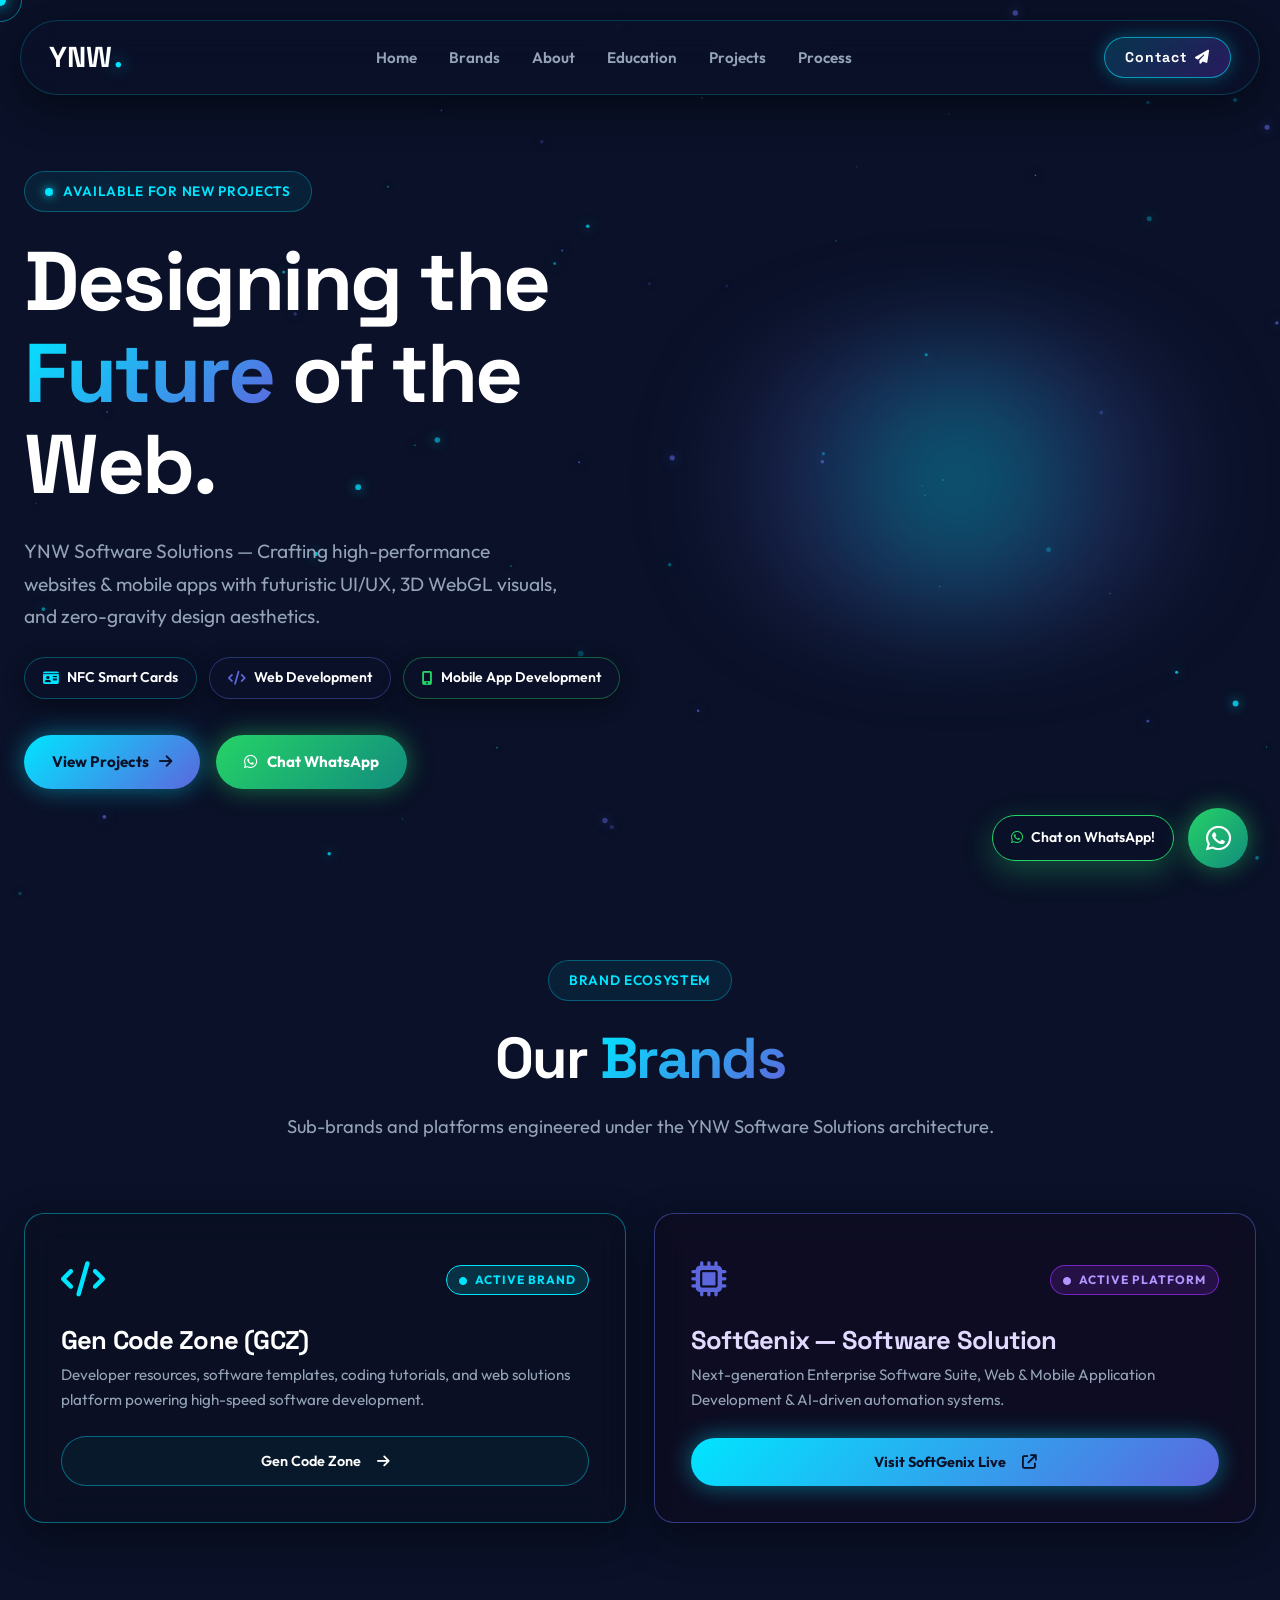
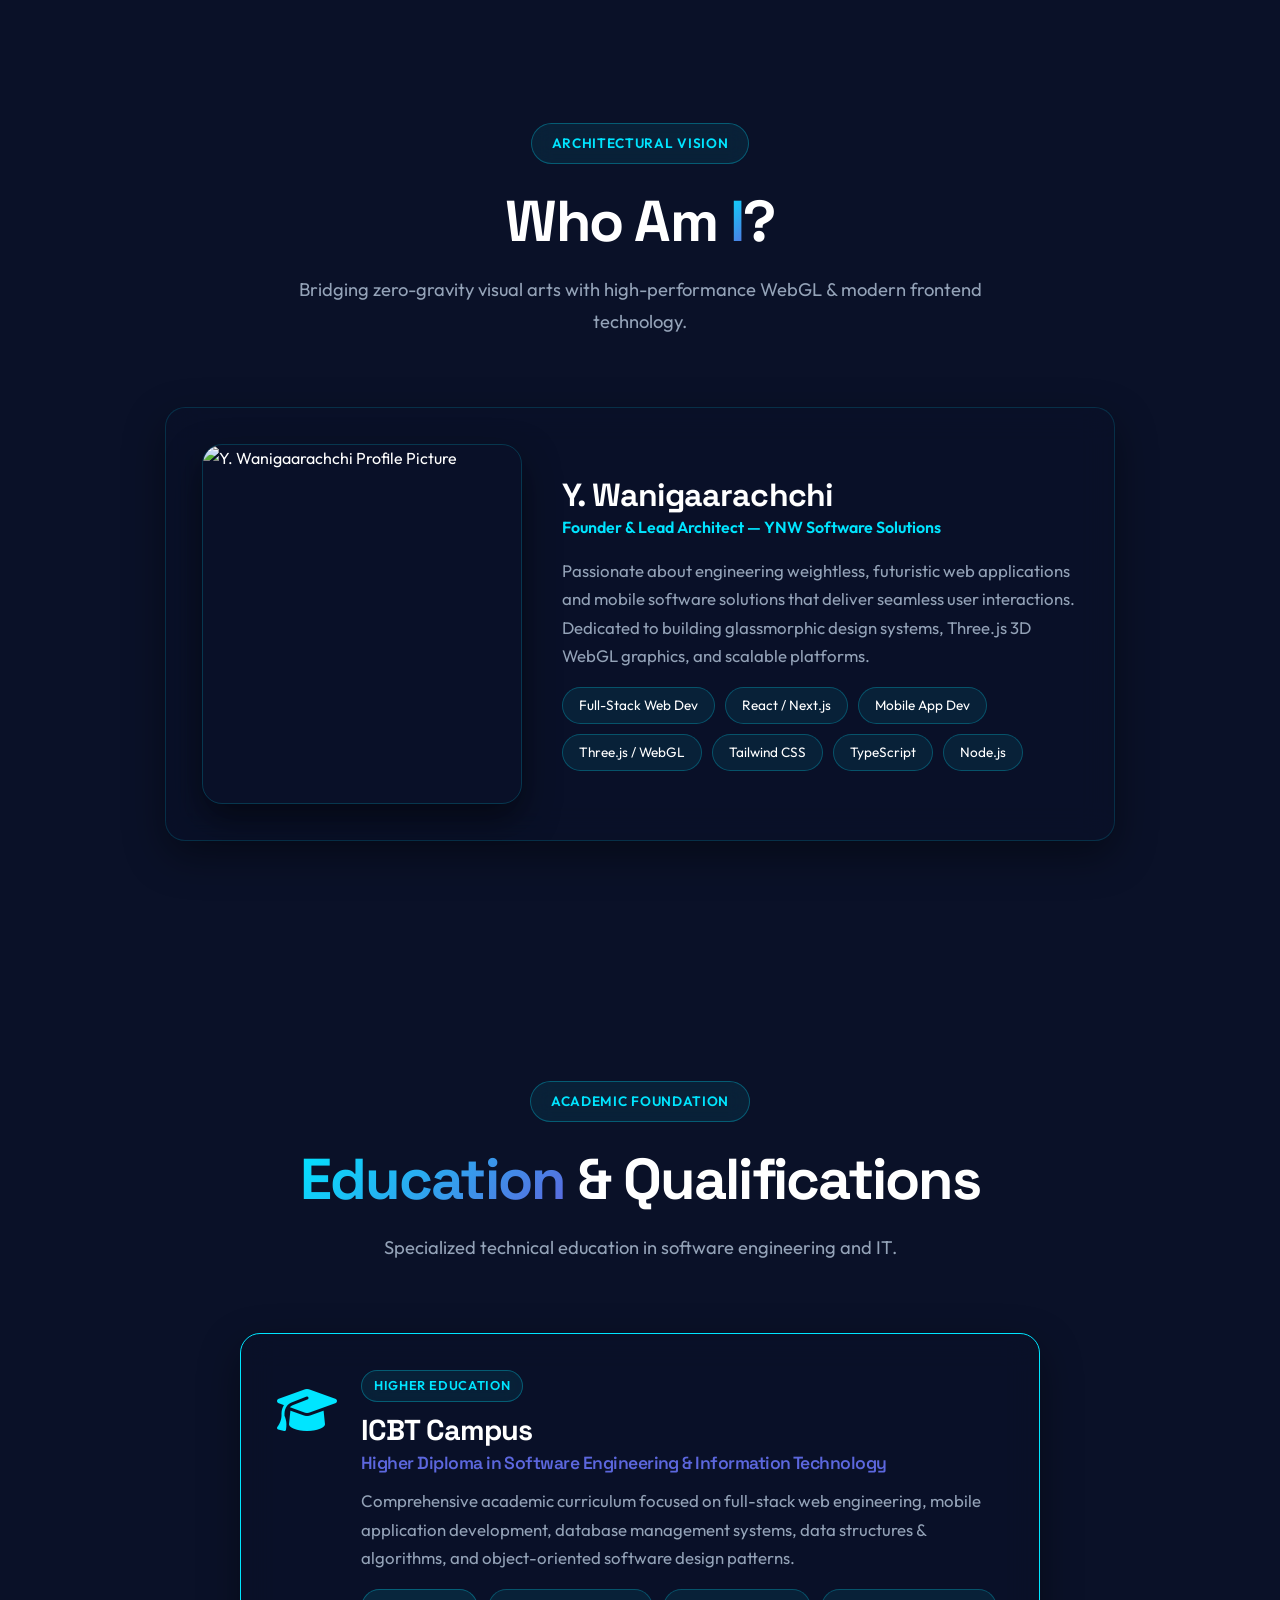
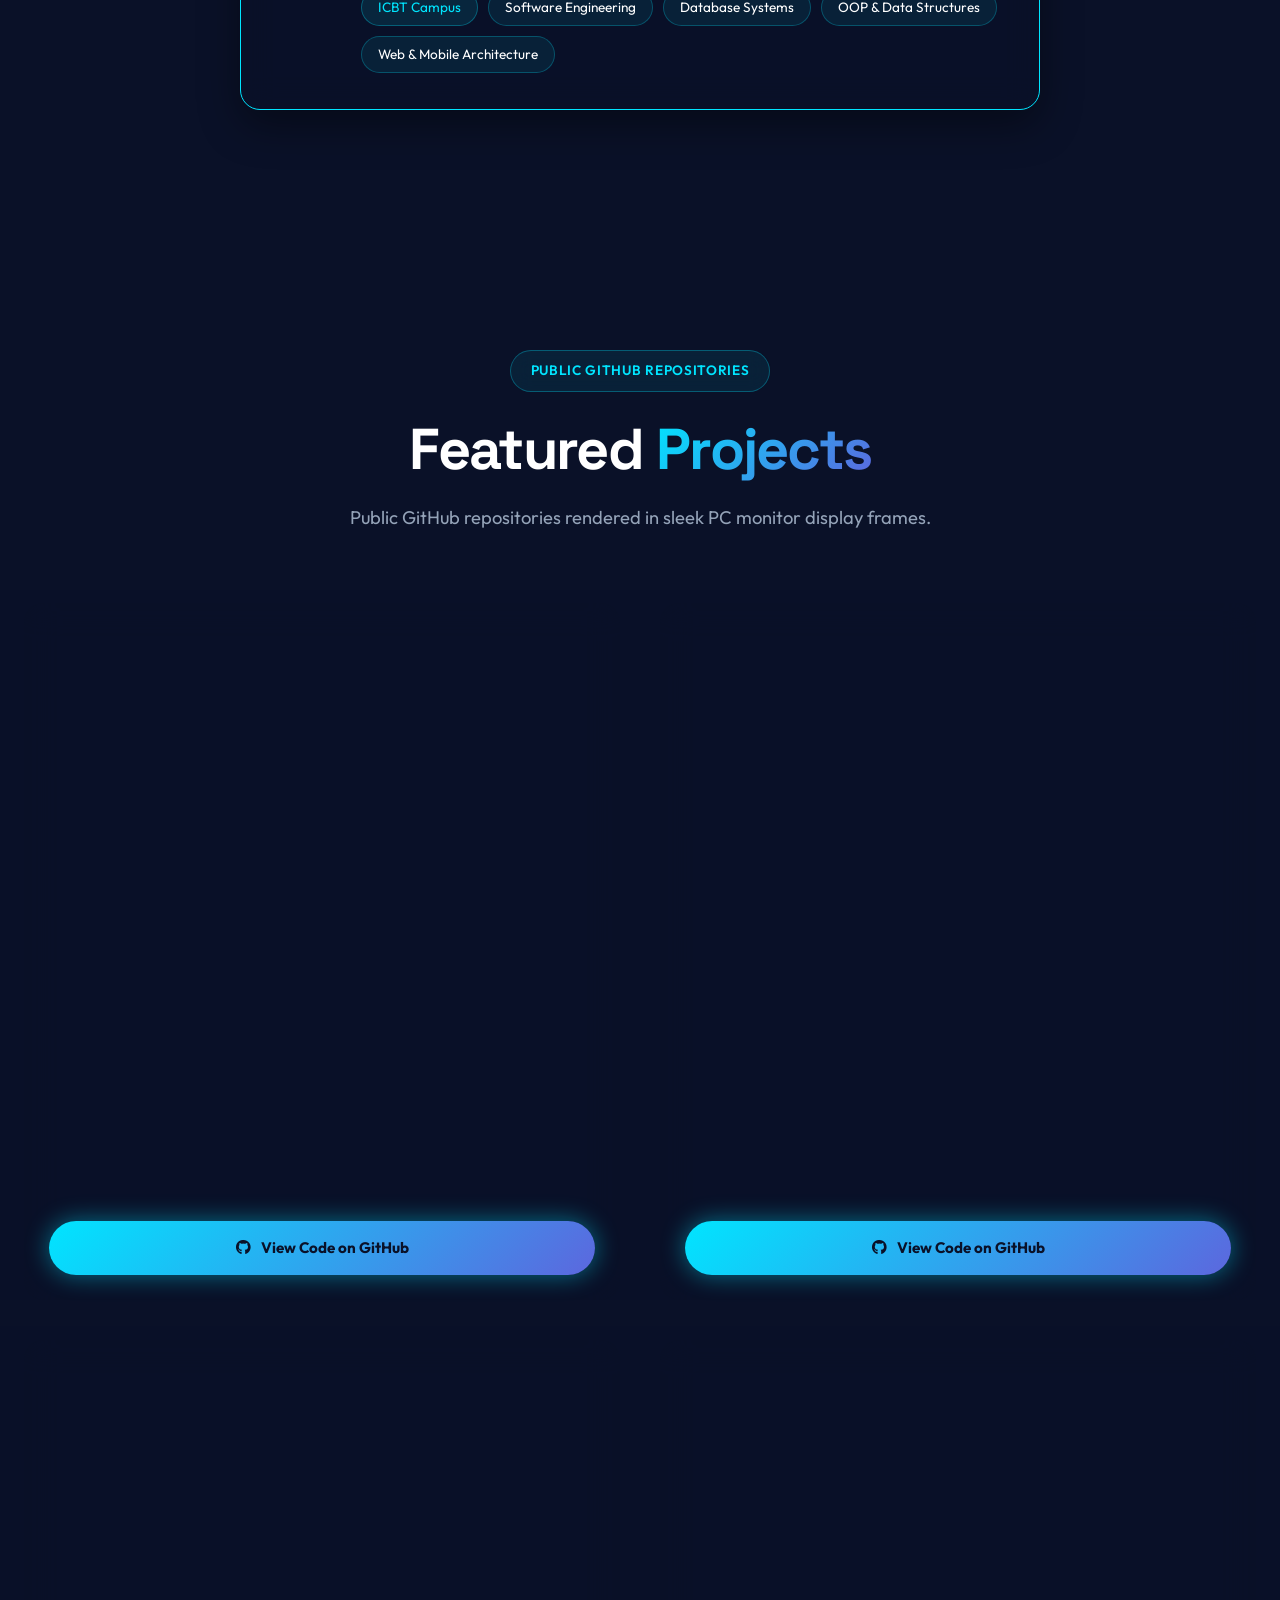
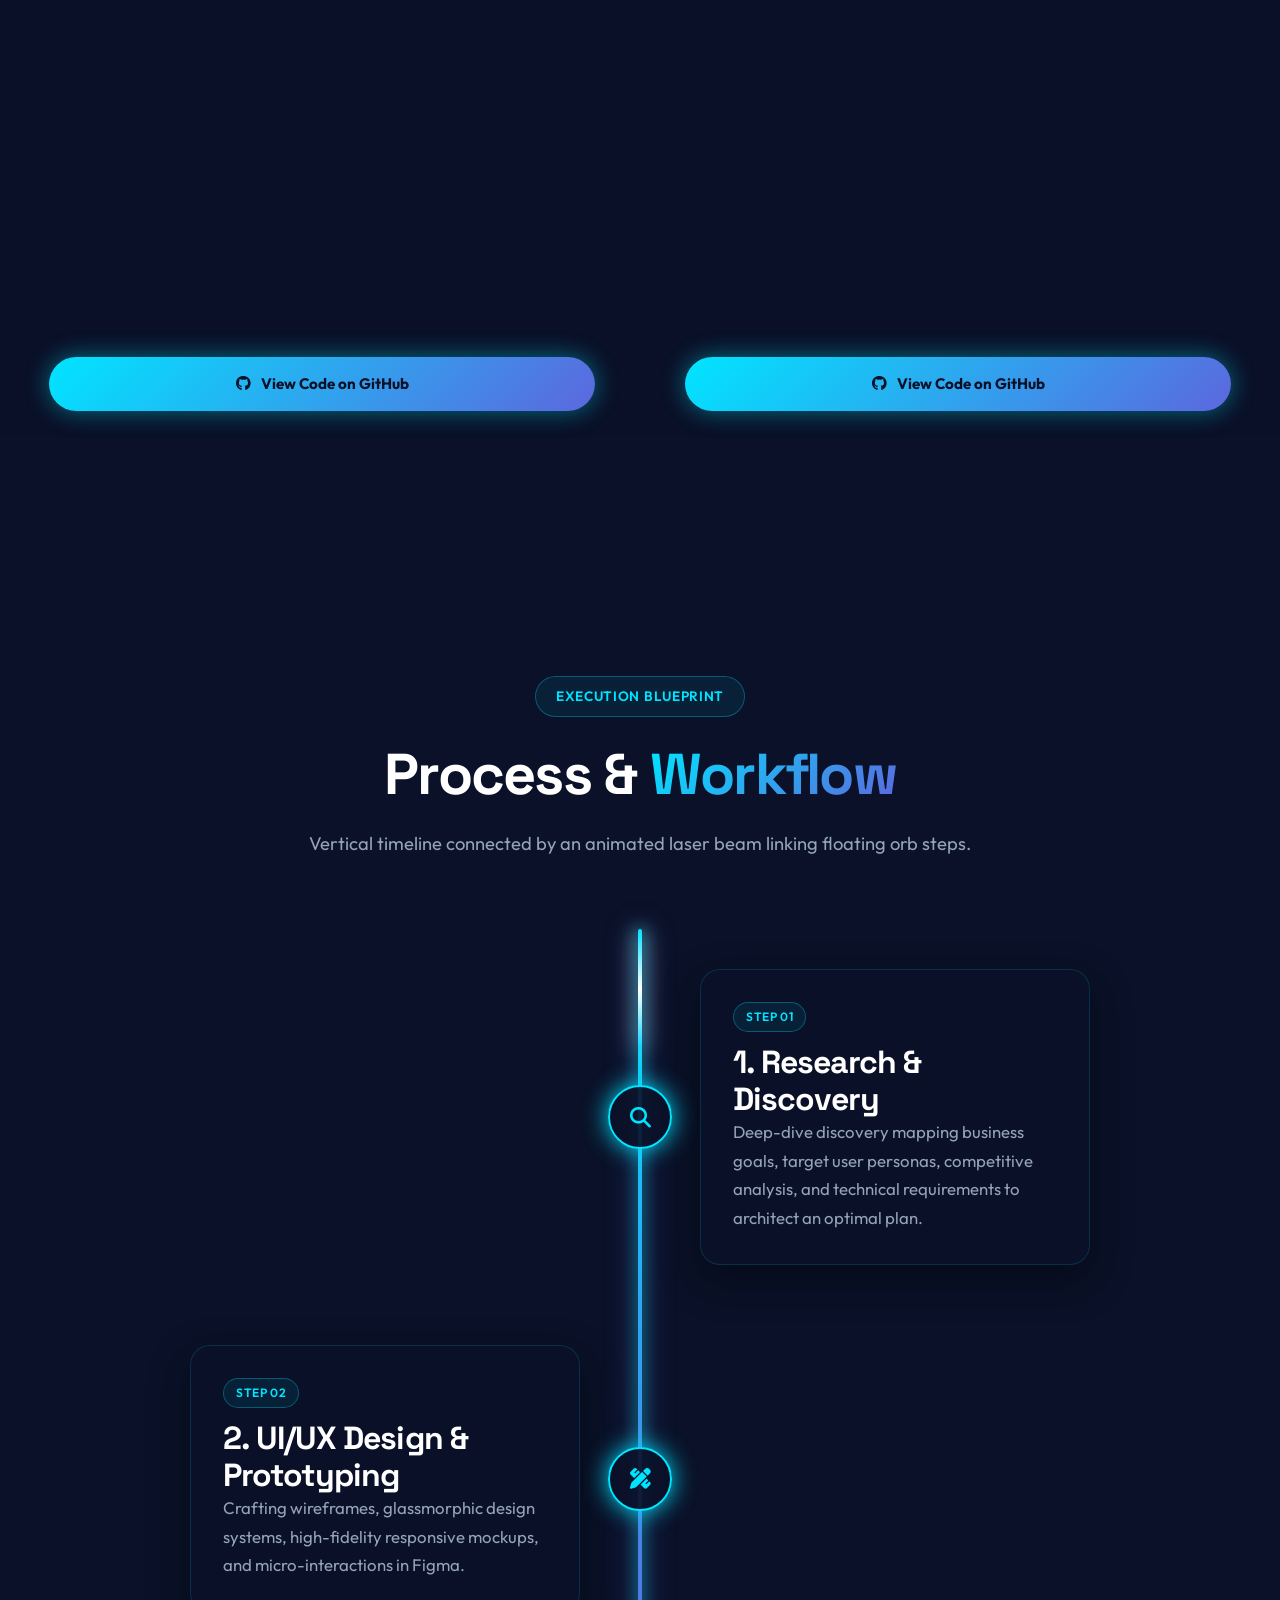
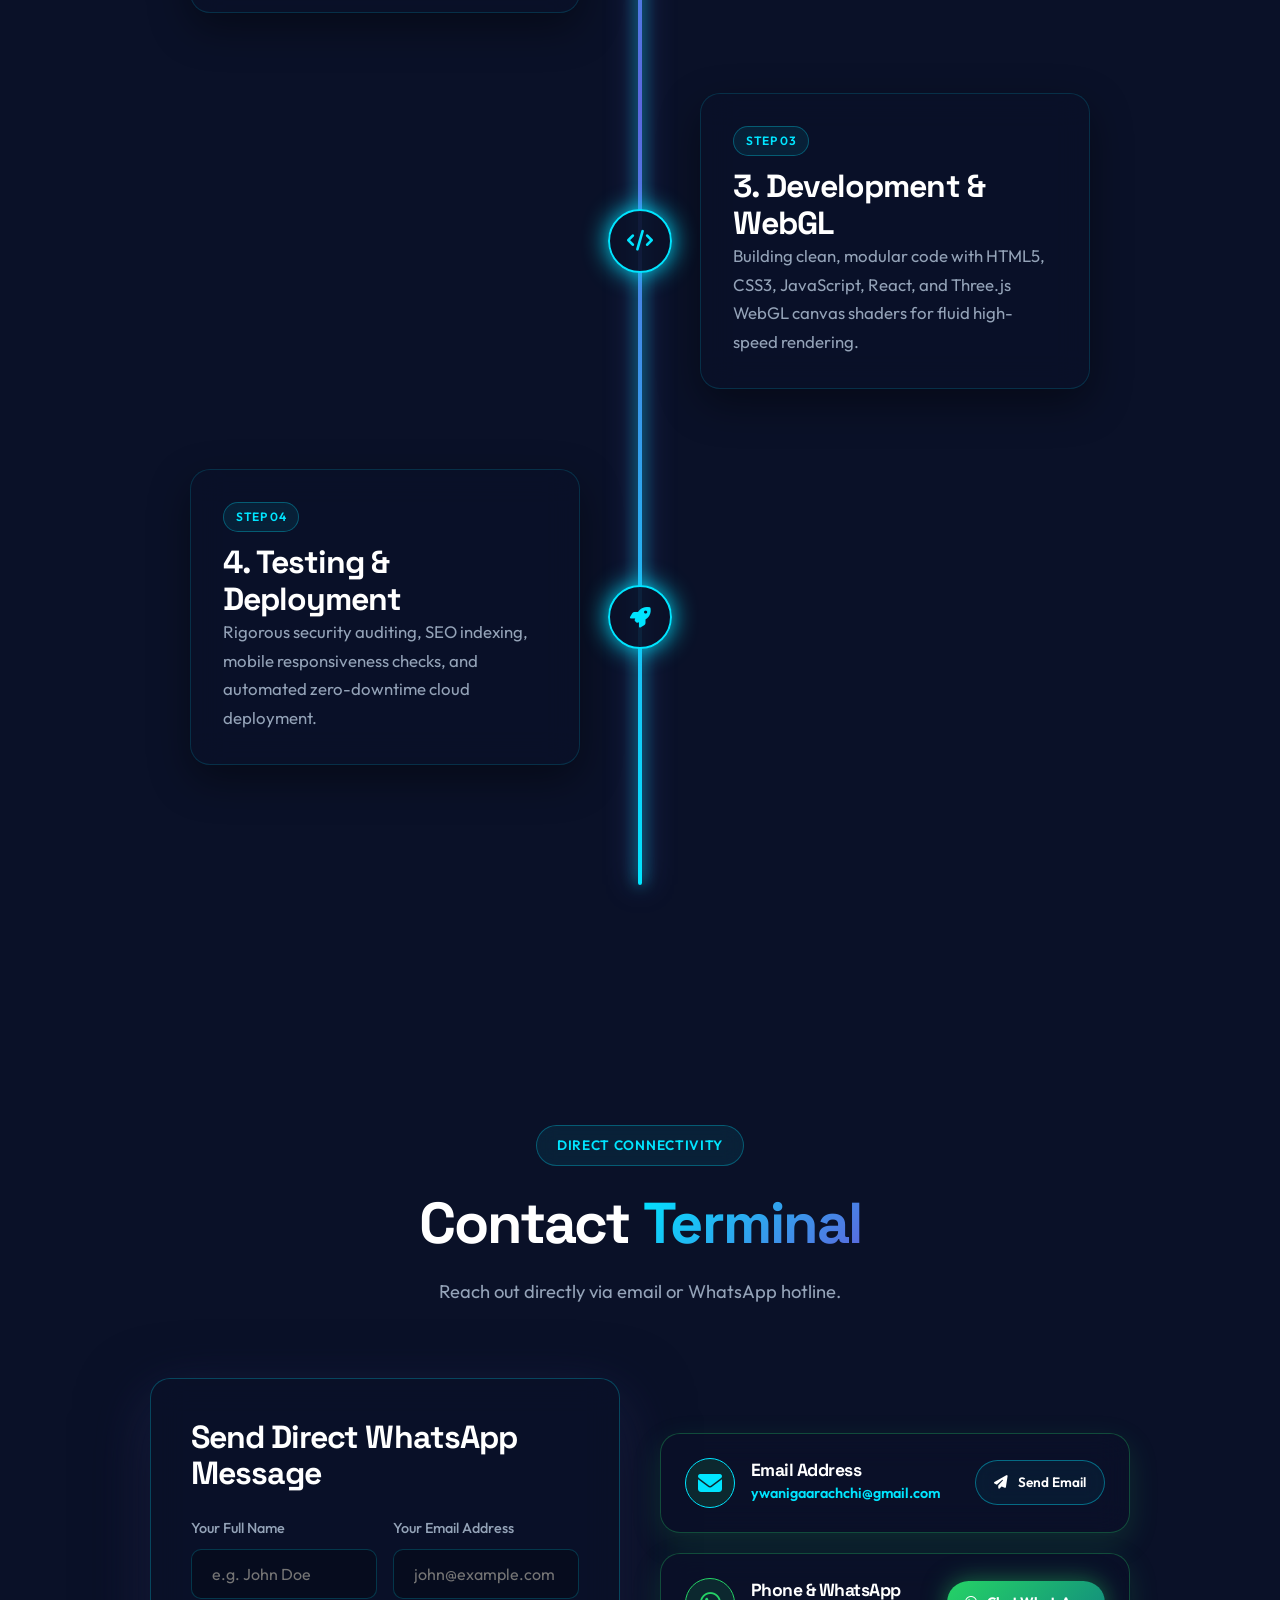
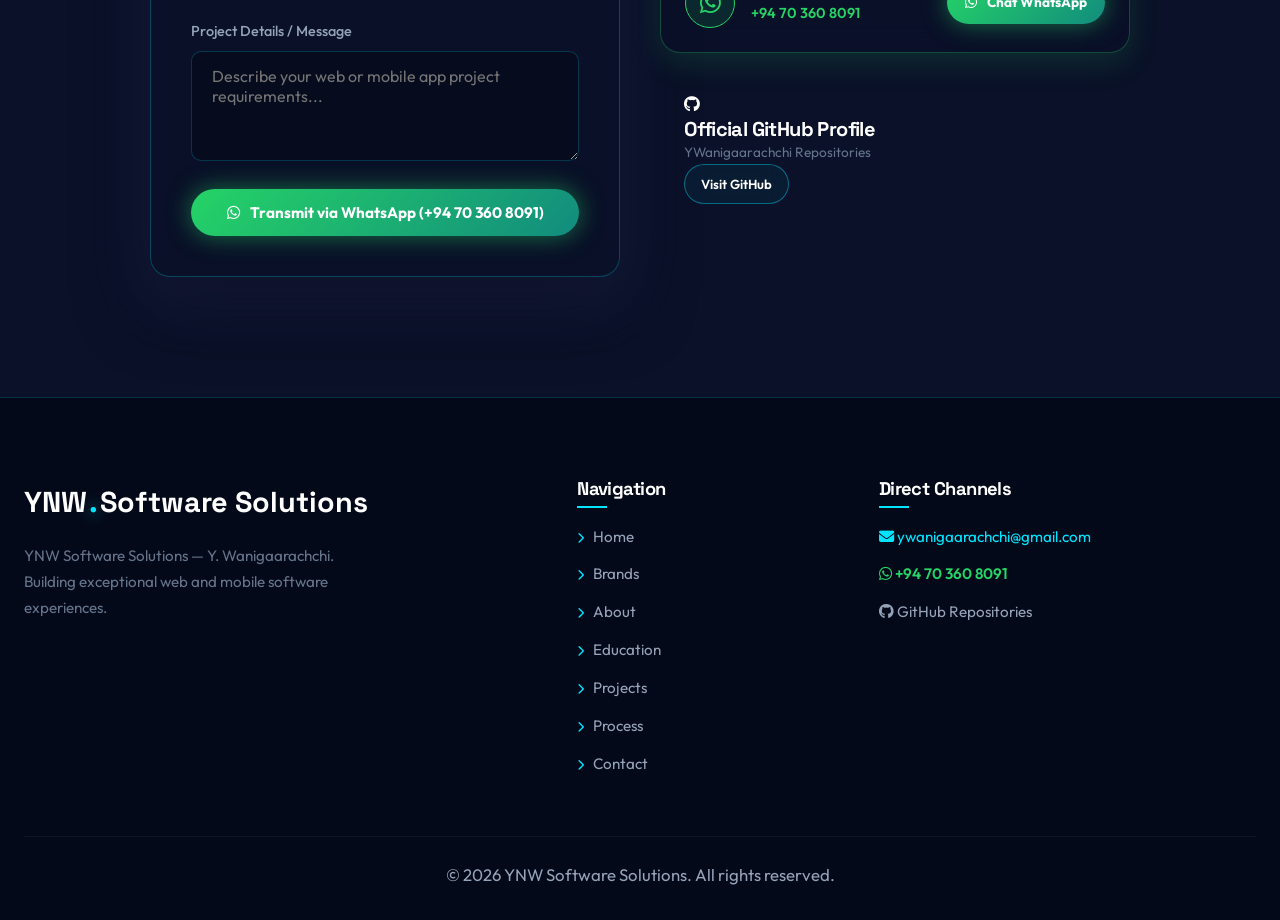
==== index.html @ b1d058a5 "refactor: simplify hero robot component by removing frame decorations and updating video styling and" ====
<!DOCTYPE html>
<html lang="en">
<head>
    <meta charset="UTF-8">
    <meta name="viewport" content="width=device-width, initial-scale=1.0">
    <meta name="description" content="YNW Software Solutions - Single Page Portfolio | Y. Wanigaarachchi - Lead Architect, Projects, Education, & Contact.">
    <title>YNW Software Solutions | Y. Wanigaarachchi</title>
    
    <!-- Fonts & Icons -->
    <link rel="stylesheet" href="https://cdnjs.cloudflare.com/ajax/libs/font-awesome/6.4.0/css/all.min.css">
    <link rel="stylesheet" href="style.css">
    
    <!-- Three.js for 3D AI Core Sphere -->
    <script src="https://cdnjs.cloudflare.com/ajax/libs/three.js/r128/three.min.js"></script>
</head>
<body>

<!-- Custom Cursor -->
<div class="cursor"></div>
<div class="cursor-follower"></div>

<!-- Drifting Particle Starfield Canvas -->
<canvas id="particles-canvas"></canvas>

<!-- Global Right-Side Floating WhatsApp Button -->
<div class="whatsapp-float-container">
    <div class="whatsapp-popout-bubble">
        <span><i class="fa-brands fa-whatsapp"></i></span> Chat on WhatsApp!
    </div>
    <a href="https://wa.me/94703608091" target="_blank" class="whatsapp-float-btn" title="Chat on WhatsApp (+94 70 360 8091)">
        <i class="fa-brands fa-whatsapp"></i>
    </a>
</div>

<!-- Global Right-Side Auto-Scroll Button -->
<div class="auto-scroll-btn" title="Scroll Top / Bottom">
    <i class="fa-solid fa-arrow-down"></i>
</div>

<!-- Sticky Frosted Glass Navigation Bar -->
<nav>
    <div class="nav-inner">
        <a href="#home" class="logo">YNW<span>.</span></a>
        <div class="nav-center-cluster">
            <a href="#home">Home</a>
            <a href="#brands">Brands</a>
            <a href="#about">About</a>
            <a href="#education">Education</a>
            <a href="#projects">Projects</a>
            <a href="#process">Process</a>
        </div>
        <a href="#contact" class="nav-contact-popout-btn"><span>Contact</span> <i class="fa-solid fa-paper-plane"></i></a>
        <div class="hamburger">
            <span></span><span></span><span></span>
        </div>
    </div>
</nav>

<!-- Mobile Navigation Menu -->
<div class="mobile-menu">
    <a href="#home">Home</a>
    <a href="#brands">Brands</a>
    <a href="#about">About</a>
    <a href="#education">Education</a>
    <a href="#projects">Projects</a>
    <a href="#process">Process</a>
    <a href="#contact">Contact</a>
</div>

<!-- 1. HERO SECTION -->
<section class="hero" id="home">
    <div class="container">
        <div class="hero-grid-layout">
            <div class="hero-content">
                <div class="badge-glow">
                    <span class="badge-glow-dot"></span>
                    Available for New Projects
                </div>
                <h1>Designing the <span class="text-gradient">Future</span> of the Web.</h1>
                <p>YNW Software Solutions — Crafting high-performance websites & mobile apps with futuristic UI/UX, 3D WebGL visuals, and zero-gravity design aesthetics.</p>
                
                <!-- Interactive Floating Hero Tag Badges -->
                <div class="hero-tag-pills-row">
                    <span class="hero-tag-pill"><i class="fa-solid fa-id-card" style="color:var(--neon-cyan);"></i> NFC Smart Cards</span>
                    <span class="hero-tag-pill"><i class="fa-solid fa-code" style="color:var(--soft-indigo);"></i> Web Development</span>
                    <span class="hero-tag-pill"><i class="fa-solid fa-mobile-screen-button" style="color:var(--whatsapp-green);"></i> Mobile App Development</span>
                </div>

                <div class="hero-btns">
                    <a href="#projects" class="btn btn-cyan">View Projects <i class="fa-solid fa-arrow-right"></i></a>
                    <a href="https://wa.me/94703608091" target="_blank" class="btn btn-whatsapp"><i class="fa-brands fa-whatsapp"></i> Chat WhatsApp</a>
                </div>
            </div>

            <!-- Interactive 3D Animated Cyborg Video Showcase -->
            <div class="hero-robot-wrapper tilt-card">
                <div class="hero-robot-glow"></div>
                <video class="hero-robot-video" autoplay loop muted playsinline preload="auto">
                    <source src="Ai robo Video.mp4" type="video/mp4">
                    Your browser does not support HTML5 video.
                </video>
            </div>
        </div>
    </div>
</section>

<!-- 2. BRAND ECOSYSTEM SECTION -->
<section class="section" id="brands" style="padding-top:60px; padding-bottom:80px;">
    <div class="container">
        <div class="section-header">
            <div class="badge-glow">Brand Ecosystem</div>
            <h2 class="section-title">Our <span class="text-gradient">Brands</span></h2>
            <p class="section-subtitle">Sub-brands and platforms engineered under the YNW Software Solutions architecture.</p>
        </div>

        <div class="pricing-grid-5" style="grid-template-columns: repeat(2, 1fr); gap:28px;">
            <!-- Gen Code Zone - GCZ -->
            <div class="glass-card" style="position:relative; border: 1px solid rgba(0, 240, 255, 0.4); background: rgba(10, 16, 32, 0.6); display:flex; flex-direction:column; justify-content: space-between;">
                <div style="display:flex; justify-content:space-between; align-items:center; margin-bottom:16px;">
                    <div style="font-size:2.2rem; color:var(--neon-cyan);"><i class="fa-solid fa-code"></i></div>
                    <span style="background: rgba(0, 240, 255, 0.15); color: var(--neon-cyan); border: 1px solid var(--neon-cyan); padding: 4px 12px; border-radius: 20px; font-size: 0.75rem; font-weight: 700; text-transform: uppercase; letter-spacing: 1px;">
                        <i class="fa-solid fa-circle" style="font-size:0.5rem; vertical-align:middle; margin-right:4px; color:var(--neon-cyan);"></i> Active Brand
                    </span>
                </div>
                <div>
                    <h3 style="font-size:1.6rem; margin-bottom:8px;">Gen Code Zone (GCZ)</h3>
                    <p style="font-size:0.95rem; color:var(--text-secondary); line-height:1.6; margin-bottom:24px;">Developer resources, software templates, coding tutorials, and web solutions platform powering high-speed software development.</p>
                </div>
                <a href="#" class="btn btn-outline" style="text-align:center; padding:12px 20px; font-size:0.9rem; margin-top:auto;">
                    Gen Code Zone <i class="fa-solid fa-arrow-right" style="margin-left:6px;"></i>
                </a>
            </div>

            <!-- SoftGenix - Software Solution -->
            <div class="glass-card" style="position:relative; border: 1px solid rgba(92, 103, 222, 0.5); background: rgba(15, 10, 30, 0.6); display:flex; flex-direction:column; justify-content: space-between;">
                <div style="display:flex; justify-content:space-between; align-items:center; margin-bottom:16px;">
                    <div style="font-size:2.2rem; color:var(--soft-indigo);"><i class="fa-solid fa-microchip"></i></div>
                    <span style="background: rgba(138, 43, 226, 0.2); color: #b197ff; border: 1px solid rgba(138, 43, 226, 0.8); padding: 4px 12px; border-radius: 20px; font-size: 0.75rem; font-weight: 700; text-transform: uppercase; letter-spacing: 1px;">
                        <i class="fa-solid fa-circle" style="font-size:0.5rem; vertical-align:middle; margin-right:4px; color:#b197ff;"></i> Active Platform
                    </span>
                </div>
                <div>
                    <h3 style="font-size:1.6rem; margin-bottom:8px; color:#e2d9ff;">SoftGenix — Software Solution</h3>
                    <p style="font-size:0.95rem; color:var(--text-secondary); line-height:1.6; margin-bottom:24px;">Next-generation Enterprise Software Suite, Web & Mobile Application Development & AI-driven automation systems.</p>
                </div>
                <a href="https://softgenix.pages.dev/" target="_blank" class="btn btn-cyan" style="text-align:center; padding:12px 20px; font-size:0.9rem; margin-top:auto;">
                    Visit SoftGenix Live <i class="fa-solid fa-arrow-up-right-from-square" style="margin-left:6px;"></i>
                </a>
            </div>
        </div>
    </div>
</section>

<!-- 3. ABOUT SECTION (WHO AM I?) -->
<section class="section" id="about">
    <div class="container">
        <div class="section-header">
            <div class="badge-glow">Architectural Vision</div>
            <h2 class="section-title">Who Am <span class="text-gradient">I</span>?</h2>
            <p class="section-subtitle">Bridging zero-gravity visual arts with high-performance WebGL & modern frontend technology.</p>
        </div>

        <!-- 3D Tilt Profile Card -->
        <div class="profile-card-wrapper">
            <div class="glass-card tilt-card profile-card-content">
                <div class="profile-avatar-box">
                    <img src="https://github.com/YWanigaarachchi.png" alt="Y. Wanigaarachchi Profile Picture">
                </div>
                <div class="profile-info">
                    <h3>Y. Wanigaarachchi</h3>
                    <div class="profile-role" style="color:var(--neon-cyan); font-weight:600; margin-bottom:16px;">Founder & Lead Architect — YNW Software Solutions</div>
                    <p class="profile-bio">Passionate about engineering weightless, futuristic web applications and mobile software solutions that deliver seamless user interactions. Dedicated to building glassmorphic design systems, Three.js 3D WebGL graphics, and scalable platforms.</p>
                    <div class="skills-tags">
                        <span class="skill-tag">Full-Stack Web Dev</span>
                        <span class="skill-tag">React / Next.js</span>
                        <span class="skill-tag">Mobile App Dev</span>
                        <span class="skill-tag">Three.js / WebGL</span>
                        <span class="skill-tag">Tailwind CSS</span>
                        <span class="skill-tag">TypeScript</span>
                        <span class="skill-tag">Node.js</span>
                    </div>
                </div>
            </div>
        </div>
    </div>
</section>

<!-- 3. EDUCATION SECTION (ICBT) -->
<section class="section" id="education">
    <div class="container">
        <div class="section-header">
            <div class="badge-glow">Academic Foundation</div>
            <h2 class="section-title"><span class="text-gradient">Education</span> & Qualifications</h2>
            <p class="section-subtitle">Specialized technical education in software engineering and IT.</p>
        </div>

        <div style="max-width:800px; margin:0 auto;">
            <div class="glass-card" style="display:flex; gap:24px; align-items:flex-start; padding:36px; border:1px solid var(--neon-cyan);">
                <div style="font-size:3rem; color:var(--neon-cyan); min-width:60px; text-align:center;">
                    <i class="fa-solid fa-graduation-cap"></i>
                </div>
                <div>
                    <span class="badge-glow" style="padding:4px 12px; font-size:0.8rem; margin-bottom:12px; display:inline-block;">Higher Education</span>
                    <h3 style="font-size:1.8rem; margin-bottom:6px;">ICBT Campus</h3>
                    <h4 style="color:var(--soft-indigo); font-size:1.1rem; font-weight:600; margin-bottom:14px;">Higher Diploma in Software Engineering & Information Technology</h4>
                    <p style="color:var(--text-secondary); line-height:1.7; margin-bottom:16px;">
                        Comprehensive academic curriculum focused on full-stack web engineering, mobile application development, database management systems, data structures & algorithms, and object-oriented software design patterns.
                    </p>
                    <div class="skills-tags">
                        <span class="skill-tag" style="background:rgba(0,229,255,0.1); border-color:rgba(0,229,255,0.3); color:var(--neon-cyan);">ICBT Campus</span>
                        <span class="skill-tag">Software Engineering</span>
                        <span class="skill-tag">Database Systems</span>
                        <span class="skill-tag">OOP & Data Structures</span>
                        <span class="skill-tag">Web & Mobile Architecture</span>
                    </div>
                </div>
            </div>
        </div>
    </div>
</section>

<!-- 4. PROJECTS SECTION (GITHUB REPOS IN PC MONITORS) -->
<section class="section" id="projects">
    <div class="container">
        <div class="section-header">
            <div class="badge-glow">Public GitHub Repositories</div>
            <h2 class="section-title">Featured <span class="text-gradient">Projects</span></h2>
            <p class="section-subtitle">Public GitHub repositories rendered in sleek PC monitor display frames.</p>
        </div>

        <!-- PC Monitor Grid -->
        <div class="pc-monitor-grid">
            <!-- Project 1: Siyala_HMS1 -->
            <div class="pc-monitor-card">
                <div class="pc-monitor-frame">
                    <div class="pc-monitor-bezel">
                        <div class="pc-monitor-bar">
                            <span class="monitor-dot red"></span>
                            <span class="monitor-dot yellow"></span>
                            <span class="monitor-dot green"></span>
                            <div class="monitor-address-bar">github.com/YWanigaarachchi/Siyala_HMS1</div>
                        </div>
                        <div class="pc-monitor-screen">
                            <img src="https://images.unsplash.com/photo-1566073771259-6a8506099945?auto=format&fit=crop&q=80&w=800" alt="Siyala_HMS1 Monitor View">
                        </div>
                    </div>
                    <div class="pc-monitor-stand"></div>
                    <div class="pc-monitor-base"></div>
                </div>
                <div class="pc-project-body">
                    <div class="skills-tags" style="margin-top:0; margin-bottom:12px;">
                        <span class="skill-tag">Web App</span>
                        <span class="skill-tag">Hotel System</span>
                        <span class="skill-tag">React</span>
                        <span class="skill-tag">Node.js</span>
                    </div>
                    <h3 class="pc-project-title">Siyala_HMS1</h3>
                    <p class="pc-project-desc">Comprehensive hotel management platform featuring real-time room reservation tracking, guest billing, and front-desk operation analytics.</p>
                    <a href="https://github.com/YWanigaarachchi/Siyala_HMS1" target="_blank" class="btn btn-cyan" style="width:100%; text-align:center;"><i class="fa-brands fa-github"></i> View Code on GitHub</a>
                </div>
            </div>

            <!-- Project 2: lankarest-hms -->
            <div class="pc-monitor-card">
                <div class="pc-monitor-frame">
                    <div class="pc-monitor-bezel">
                        <div class="pc-monitor-bar">
                            <span class="monitor-dot red"></span>
                            <span class="monitor-dot yellow"></span>
                            <span class="monitor-dot green"></span>
                            <div class="monitor-address-bar">github.com/YWanigaarachchi/lankarest-hms</div>
                        </div>
                        <div class="pc-monitor-screen">
                            <img src="https://images.unsplash.com/photo-1551882547-ff40c63fe5fa?auto=format&fit=crop&q=80&w=800" alt="lankarest-hms Monitor View">
                        </div>
                    </div>
                    <div class="pc-monitor-stand"></div>
                    <div class="pc-monitor-base"></div>
                </div>
                <div class="pc-project-body">
                    <div class="skills-tags" style="margin-top:0; margin-bottom:12px;">
                        <span class="skill-tag">Web App</span>
                        <span class="skill-tag">Resort Software</span>
                        <span class="skill-tag">JavaScript</span>
                        <span class="skill-tag">PHP</span>
                    </div>
                    <h3 class="pc-project-title">lankarest-hms</h3>
                    <p class="pc-project-desc">Web-based resort reservation software for managing suites, restaurant food orders, and automated guest checkout invoices.</p>
                    <a href="https://github.com/YWanigaarachchi/lankarest-hms" target="_blank" class="btn btn-cyan" style="width:100%; text-align:center;"><i class="fa-brands fa-github"></i> View Code on GitHub</a>
                </div>
            </div>

            <!-- Project 3: Resortify-hms -->
            <div class="pc-monitor-card">
                <div class="pc-monitor-frame">
                    <div class="pc-monitor-bezel">
                        <div class="pc-monitor-bar">
                            <span class="monitor-dot red"></span>
                            <span class="monitor-dot yellow"></span>
                            <span class="monitor-dot green"></span>
                            <div class="monitor-address-bar">github.com/YWanigaarachchi/Resortify-hms</div>
                        </div>
                        <div class="pc-monitor-screen">
                            <img src="https://images.unsplash.com/photo-1582719478250-c89cae4dc85b?auto=format&fit=crop&q=80&w=800" alt="Resortify-hms Monitor View">
                        </div>
                    </div>
                    <div class="pc-monitor-stand"></div>
                    <div class="pc-monitor-base"></div>
                </div>
                <div class="pc-project-body">
                    <div class="skills-tags" style="margin-top:0; margin-bottom:12px;">
                        <span class="skill-tag">Web App</span>
                        <span class="skill-tag">Next.js</span>
                        <span class="skill-tag">Tailwind</span>
                        <span class="skill-tag">TypeScript</span>
                    </div>
                    <h3 class="pc-project-title">Resortify-hms</h3>
                    <p class="pc-project-desc">Modern hotel and luxury villa booking management console with online guest registration, inventory control, and payment processing.</p>
                    <a href="https://github.com/YWanigaarachchi/Resortify-hms" target="_blank" class="btn btn-cyan" style="width:100%; text-align:center;"><i class="fa-brands fa-github"></i> View Code on GitHub</a>
                </div>
            </div>

            <!-- Project 4: athithi-hms -->
            <div class="pc-monitor-card">
                <div class="pc-monitor-frame">
                    <div class="pc-monitor-bezel">
                        <div class="pc-monitor-bar">
                            <span class="monitor-dot red"></span>
                            <span class="monitor-dot yellow"></span>
                            <span class="monitor-dot green"></span>
                            <div class="monitor-address-bar">github.com/YWanigaarachchi/athithi-hms</div>
                        </div>
                        <div class="pc-monitor-screen">
                            <img src="https://images.unsplash.com/photo-1512917774080-9991f1c4c750?auto=format&fit=crop&q=80&w=800" alt="athithi-hms Monitor View">
                        </div>
                    </div>
                    <div class="pc-monitor-stand"></div>
                    <div class="pc-monitor-base"></div>
                </div>
                <div class="pc-project-body">
                    <div class="skills-tags" style="margin-top:0; margin-bottom:12px;">
                        <span class="skill-tag">Mobile App</span>
                        <span class="skill-tag">React Native</span>
                        <span class="skill-tag">Hospitality</span>
                        <span class="skill-tag">Express</span>
                    </div>
                    <h3 class="pc-project-title">athithi-hms</h3>
                    <p class="pc-project-desc">Smart guest portal and mobile management app for room service ordering, concierge messaging, and real-time stay tracking.</p>
                    <a href="https://github.com/YWanigaarachchi/athithi-hms" target="_blank" class="btn btn-cyan" style="width:100%; text-align:center;"><i class="fa-brands fa-github"></i> View Code on GitHub</a>
                </div>
            </div>
        </div>
    </div>
</section>

<!-- 5. PROCESS SECTION -->
<section class="section" id="process">
    <div class="container">
        <div class="section-header">
            <div class="badge-glow">Execution Blueprint</div>
            <h2 class="section-title">Process & <span class="text-gradient">Workflow</span></h2>
            <p class="section-subtitle">Vertical timeline connected by an animated laser beam linking floating orb steps.</p>
        </div>

        <div class="workflow-container">
            <!-- Glowing Laser Connection Line -->
            <div class="laser-beam-line">
                <div class="laser-beam-pulse"></div>
            </div>

            <!-- Step 1: Research -->
            <div class="workflow-step">
                <div class="workflow-orb-wrapper"><i class="fa-solid fa-magnifying-glass"></i></div>
                <div class="glass-card workflow-card">
                    <span class="badge-glow" style="padding:4px 12px; font-size:0.75rem; margin-bottom:12px;">Step 01</span>
                    <h3>1. Research & Discovery</h3>
                    <p>Deep-dive discovery mapping business goals, target user personas, competitive analysis, and technical requirements to architect an optimal plan.</p>
                </div>
            </div>

            <!-- Step 2: Design -->
            <div class="workflow-step">
                <div class="workflow-orb-wrapper"><i class="fa-solid fa-pen-ruler"></i></div>
                <div class="glass-card workflow-card">
                    <span class="badge-glow" style="padding:4px 12px; font-size:0.75rem; margin-bottom:12px;">Step 02</span>
                    <h3>2. UI/UX Design & Prototyping</h3>
                    <p>Crafting wireframes, glassmorphic design systems, high-fidelity responsive mockups, and micro-interactions in Figma.</p>
                </div>
            </div>

            <!-- Step 3: Develop -->
            <div class="workflow-step">
                <div class="workflow-orb-wrapper"><i class="fa-solid fa-code"></i></div>
                <div class="glass-card workflow-card">
                    <span class="badge-glow" style="padding:4px 12px; font-size:0.75rem; margin-bottom:12px;">Step 03</span>
                    <h3>3. Development & WebGL</h3>
                    <p>Building clean, modular code with HTML5, CSS3, JavaScript, React, and Three.js WebGL canvas shaders for fluid high-speed rendering.</p>
                </div>
            </div>

            <!-- Step 4: Deploy -->
            <div class="workflow-step">
                <div class="workflow-orb-wrapper"><i class="fa-solid fa-rocket"></i></div>
                <div class="glass-card workflow-card">
                    <span class="badge-glow" style="padding:4px 12px; font-size:0.75rem; margin-bottom:12px;">Step 04</span>
                    <h3>4. Testing & Deployment</h3>
                    <p>Rigorous security auditing, SEO indexing, mobile responsiveness checks, and automated zero-downtime cloud deployment.</p>
                </div>
            </div>
        </div>
    </div>
</section>

<!-- 6. CONTACT SECTION -->
<section class="section" id="contact" style="padding-bottom:120px;">
    <div class="container">
        <div class="section-header">
            <div class="badge-glow">Direct Connectivity</div>
            <h2 class="section-title">Contact <span class="text-gradient">Terminal</span></h2>
            <p class="section-subtitle">Reach out directly via email or WhatsApp hotline.</p>
        </div>

        <div class="glass-terminal-wrapper">
            <!-- Glass Terminal Form Pane -->
            <div class="glass-panel glass-form-pane">
                <h3 style="margin-bottom:24px;">Send Direct WhatsApp Message</h3>
                <form id="contact-terminal-form" onsubmit="
                    event.preventDefault();
                    const name = document.getElementById('c-name').value;
                    const email = document.getElementById('c-email').value;
                    const msg = document.getElementById('c-msg').value;
                    const text = `Hi YNW Software Solutions!%0A%0A*New Project Inquiry*%0A------------------------------%0A*Name:* ${encodeURIComponent(name)}%0A*Email:* ${encodeURIComponent(email)}%0A*Message:* ${encodeURIComponent(msg)}%0A------------------------------%0APlease get back to me.`;
                    window.open('https://wa.me/94703608091?text=' + text, '_blank');
                ">
                    <div style="display:grid; grid-template-columns: 1fr 1fr; gap:16px;">
                        <div class="form-group">
                            <label for="c-name">Your Full Name</label>
                            <input type="text" id="c-name" class="form-input" placeholder="e.g. John Doe" required>
                        </div>
                        <div class="form-group">
                            <label for="c-email">Your Email Address</label>
                            <input type="email" id="c-email" class="form-input" placeholder="john@example.com" required>
                        </div>
                    </div>

                    <div class="form-group">
                        <label for="c-msg">Project Details / Message</label>
                        <textarea id="c-msg" class="form-input" placeholder="Describe your web or mobile app project requirements..." rows="4" required></textarea>
                    </div>
                    <button type="submit" class="btn btn-whatsapp" style="width:100%;"><i class="fa-brands fa-whatsapp"></i> Transmit via WhatsApp (+94 70 360 8091)</button>
                </form>
            </div>

            <!-- Direct Contact Info Cards -->
            <div class="whatsapp-lines-box">
                <!-- Email Card -->
                <div class="whatsapp-card-item">
                    <div style="display:flex; align-items:center; gap:16px;">
                        <div class="whatsapp-icon-ring" style="border-color:var(--neon-cyan); color:var(--neon-cyan);"><i class="fa-solid fa-envelope"></i></div>
                        <div>
                            <h4 style="font-size:1.1rem; color:var(--text-white);">Email Address</h4>
                            <p style="font-size:0.9rem; color:var(--neon-cyan); font-weight:600;">ywanigaarachchi@gmail.com</p>
                        </div>
                    </div>
                    <a href="mailto:ywanigaarachchi@gmail.com" class="btn btn-outline" style="padding:10px 18px; font-size:0.85rem;"><i class="fa-solid fa-paper-plane"></i> Send Email</a>
                </div>

                <!-- Phone / WhatsApp Card -->
                <div class="whatsapp-card-item">
                    <div style="display:flex; align-items:center; gap:16px;">
                        <div class="whatsapp-icon-ring"><i class="fa-brands fa-whatsapp"></i></div>
                        <div>
                            <h4 style="font-size:1.1rem; color:var(--text-white);">Phone & WhatsApp</h4>
                            <p style="font-size:0.9rem; color:var(--whatsapp-green); font-weight:600;">+94 70 360 8091</p>
                        </div>
                    </div>
                    <a href="https://wa.me/94703608091" target="_blank" class="btn btn-whatsapp" style="padding:10px 18px; font-size:0.85rem;"><i class="fa-brands fa-whatsapp"></i> Chat WhatsApp</a>
                </div>

                <!-- GitHub Card -->
                <div class="social-orb-card" style="padding:18px 24px;">
                    <div class="social-icon-orb"><i class="fa-brands fa-github"></i></div>
                    <div style="flex-grow:1;">
                        <h4 style="color:var(--text-white);">Official GitHub Profile</h4>
                        <p style="font-size:0.85rem; color:var(--text-muted);">YWanigaarachchi Repositories</p>
                    </div>
                    <a href="https://github.com/YWanigaarachchi" target="_blank" class="btn btn-outline" style="padding:8px 16px; font-size:0.82rem;">Visit GitHub</a>
                </div>
            </div>
        </div>
    </div>
</section>

<!-- Footer -->
<footer>
    <div class="container">
        <div class="footer-grid">
            <div class="footer-col">
                <a href="#home" class="logo" style="margin-bottom:16px;">YNW<span>.</span> Software Solutions</a>
                <p style="font-size:0.95rem; color:var(--text-muted); max-width:320px;">YNW Software Solutions — Y. Wanigaarachchi. Building exceptional web and mobile software experiences.</p>
            </div>

            <div class="footer-col">
                <h4>Navigation</h4>
                <div class="footer-links-list">
                    <a href="#home"><i class="fa-solid fa-chevron-right" style="font-size:0.7rem; color:var(--neon-cyan); margin-right:6px;"></i> Home</a>
                    <a href="#brands"><i class="fa-solid fa-chevron-right" style="font-size:0.7rem; color:var(--neon-cyan); margin-right:6px;"></i> Brands</a>
                    <a href="#about"><i class="fa-solid fa-chevron-right" style="font-size:0.7rem; color:var(--neon-cyan); margin-right:6px;"></i> About</a>
                    <a href="#education"><i class="fa-solid fa-chevron-right" style="font-size:0.7rem; color:var(--neon-cyan); margin-right:6px;"></i> Education</a>
                    <a href="#projects"><i class="fa-solid fa-chevron-right" style="font-size:0.7rem; color:var(--neon-cyan); margin-right:6px;"></i> Projects</a>
                    <a href="#process"><i class="fa-solid fa-chevron-right" style="font-size:0.7rem; color:var(--neon-cyan); margin-right:6px;"></i> Process</a>
                    <a href="#contact"><i class="fa-solid fa-chevron-right" style="font-size:0.7rem; color:var(--neon-cyan); margin-right:6px;"></i> Contact</a>
                </div>
            </div>

            <div class="footer-col">
                <h4>Direct Channels</h4>
                <div class="footer-links-list">
                    <a href="mailto:ywanigaarachchi@gmail.com" style="color:var(--neon-cyan);"><i class="fa-solid fa-envelope"></i> ywanigaarachchi@gmail.com</a>
                    <a href="https://wa.me/94703608091" target="_blank" style="color:var(--whatsapp-green); font-weight:600;"><i class="fa-brands fa-whatsapp"></i> +94 70 360 8091</a>
                    <a href="https://github.com/YWanigaarachchi" target="_blank"><i class="fa-brands fa-github"></i> GitHub Repositories</a>
                </div>
            </div>
        </div>

        <div class="footer-bottom">
            <p>&copy; 2026 YNW Software Solutions. All rights reserved.</p>
        </div>
    </div>
</footer>

<script src="script.js"></script>
</body>
</html>
---- style.css ----
/* =====================================================
   ANTI-GRAVITY & ZERO-G PORTFOLIO & AGENCY DESIGN SYSTEM
   Theme: Deep Space Blue (#0A1128) | Neon Cyan (#00E5FF) | Soft Indigo (#5C67DE)
   ===================================================== */

@import url('https://fonts.googleapis.com/css2?family=Outfit:wght@300;400;500;600;700;800;900&family=Space+Grotesk:wght@300;400;500;600;700&display=swap');

/* =====================================================
   CSS CUSTOM PROPERTIES
   ===================================================== */
:root {
  /* Core Color Palette */
  --bg-space: #0A1128;
  --bg-space-dark: #050A19;
  --bg-space-card: rgba(10, 17, 40, 0.65);

  /* Accent Palette */
  --neon-cyan: #00E5FF;
  --cyan-glow: rgba(0, 229, 255, 0.4);
  --soft-indigo: #5C67DE;
  --indigo-glow: rgba(92, 103, 222, 0.35);
  --deep-purple: #7C3AED;
  --whatsapp-green: #25D366;
  --whatsapp-glow: rgba(37, 211, 102, 0.5);

  /* Backward Compatibility Aliases */
  --bg-primary: #0A1128;
  --bg-secondary: #050A19;
  --bg-card: rgba(10, 17, 40, 0.65);
  --bg-card-hover: rgba(15, 23, 54, 0.85);
  --accent-cyan: #00E5FF;
  --accent-violet: #5C67DE;

  /* Typography */
  --text-white: #FFFFFF;
  --text-primary: #FFFFFF;
  --text-secondary: #94A3B8;
  --text-muted: #64748B;

  /* Glassmorphism & Borders */
  --glass-bg: rgba(10, 17, 40, 0.65);
  --glass-border: rgba(0, 229, 255, 0.18);
  --glass-border-hover: rgba(0, 229, 255, 0.5);
  --glass-shadow: 0 20px 50px rgba(0, 0, 0, 0.5);
  --indigo-shadow: 0 20px 60px rgba(92, 103, 222, 0.3);
  --cyan-shadow: 0 0 35px rgba(0, 229, 255, 0.4);

  /* Gradients */
  --grad-cyan-indigo: linear-gradient(135deg, #00E5FF 0%, #5C67DE 100%);
  --grad-whatsapp: linear-gradient(135deg, #25D366 0%, #128C7E 100%);
  --grad-indigo-purple: linear-gradient(135deg, #5C67DE 0%, #7C3AED 100%);

  /* Spacing & Radius */
  --section-padding: 120px 0;
  --container-max: 1280px;
  --container-pad: 24px;
  --radius-sm: 10px;
  --radius-md: 20px;
  --radius-lg: 30px;
  --radius-full: 999px;

  /* Transitions */
  --transition-fast: all 0.2s cubic-bezier(0.4, 0, 0.2, 1);
  --transition: all 0.4s cubic-bezier(0.16, 1, 0.3, 1);
  --transition-slow: all 0.8s cubic-bezier(0.16, 1, 0.3, 1);
}

/* =====================================================
   RESET & BASE STYLES
   ===================================================== */
*,
*::before,
*::after {
  margin: 0;
  padding: 0;
  box-sizing: border-box;
}

html {
  scroll-behavior: smooth;
  font-size: 16px;
  background-color: var(--bg-space);
  color: var(--text-white);
  -webkit-font-smoothing: antialiased;
  -moz-osx-font-smoothing: grayscale;
  text-rendering: optimizeLegibility;
}

.glass-card,
.pricing-card-5,
.portfolio-card-work,
.btn,
.hero-tag-pill,
#ynw-preloader,
#ai-core-canvas,
#preloader-3d-canvas,
.cursor-follower {
  will-change: transform, opacity;
  transform: translateZ(0);
}

body {
  font-family: 'Outfit', sans-serif;
  background-color: var(--bg-space);
  color: var(--text-white);
  line-height: 1.7;
  overflow-x: hidden;
  position: relative;
  cursor: none;
}

/* Starfield / Drifting Particles Canvas */
#particles-canvas {
  position: fixed;
  top: 0;
  left: 0;
  width: 100vw;
  height: 100vh;
  pointer-events: none;
  z-index: 0;
}

img {
  max-width: 100%;
  height: auto;
  display: block;
}

a {
  text-decoration: none;
  color: inherit;
}

ul {
  list-style: none;
}

button {
  border: none;
  background: none;
  cursor: none;
  font-family: inherit;
}

/* Custom Cursor */
.cursor {
  width: 12px;
  height: 12px;
  background: var(--neon-cyan);
  border-radius: 50%;
  position: fixed;
  top: 0;
  left: 0;
  pointer-events: none;
  z-index: 99999;
  box-shadow: 0 0 15px var(--neon-cyan);
  transform: translate(-50%, -50%);
  transition: transform 0.1s ease;
}

.cursor-follower {
  width: 44px;
  height: 44px;
  border: 1.5px solid rgba(0, 229, 255, 0.5);
  border-radius: 50%;
  position: fixed;
  top: 0;
  left: 0;
  pointer-events: none;
  z-index: 99998;
  transform: translate(-50%, -50%);
  transition: transform 0.18s ease-out, width 0.3s, height 0.3s, border-color 0.3s, background-color 0.3s;
}

.cursor.active {
  transform: translate(-50%, -50%) scale(2.2);
}

.cursor-follower.active {
  width: 65px;
  height: 65px;
  border-color: var(--neon-cyan);
  background-color: rgba(0, 229, 255, 0.08);
}

/* Scrollbar */
::-webkit-scrollbar {
  width: 6px;
}

::-webkit-scrollbar-track {
  background: var(--bg-space-dark);
}

::-webkit-scrollbar-thumb {
  background: linear-gradient(to bottom, var(--neon-cyan), var(--soft-indigo));
  border-radius: 3px;
}

/* Typography & Headings */
h1,
h2,
h3,
h4,
h5,
h6 {
  font-family: 'Space Grotesk', 'Outfit', sans-serif;
  font-weight: 700;
  line-height: 1.15;
  letter-spacing: -0.03em;
  color: var(--text-white);
}

h1 {
  font-size: clamp(3rem, 6.5vw, 5.5rem);
}

h2 {
  font-size: clamp(2.2rem, 4.5vw, 3.8rem);
}

h3 {
  font-size: clamp(1.4rem, 2.5vw, 2.2rem);
}

h4 {
  font-size: 1.25rem;
}

p {
  color: var(--text-secondary);
  font-size: 1.05rem;
}

.text-gradient {
  background: var(--grad-cyan-indigo);
  -webkit-background-clip: text;
  -webkit-text-fill-color: transparent;
  background-clip: text;
  display: inline-block;
}

.badge-glow {
  display: inline-flex;
  align-items: center;
  gap: 10px;
  padding: 8px 20px;
  border-radius: 50px;
  background: rgba(0, 229, 255, 0.08);
  border: 1px solid rgba(0, 229, 255, 0.3);
  color: var(--neon-cyan);
  font-size: 0.85rem;
  font-weight: 600;
  letter-spacing: 0.05em;
  text-transform: uppercase;
  backdrop-filter: blur(10px);
  margin-bottom: 24px;
}

.badge-glow-dot {
  width: 8px;
  height: 8px;
  background: var(--neon-cyan);
  border-radius: 50%;
  box-shadow: 0 0 10px var(--neon-cyan);
  animation: orbPulse 2s infinite ease-in-out;
}

/* =====================================================
   GLASSMORPHISM & ZERO-G CORE CLASSES
   ===================================================== */
.glass-panel {
  background: var(--glass-bg);
  backdrop-filter: blur(16px);
  -webkit-backdrop-filter: blur(16px);
  border: 1px solid var(--glass-border);
  border-radius: var(--radius-md);
  box-shadow: var(--glass-shadow);
  position: relative;
  overflow: hidden;
  transition: var(--transition);
}

.glass-card {
  background: rgba(10, 17, 40, 0.55);
  backdrop-filter: blur(16px);
  -webkit-backdrop-filter: blur(16px);
  border: 1px solid rgba(0, 229, 255, 0.15);
  border-radius: var(--radius-md);
  padding: 36px;
  box-shadow: 0 15px 40px rgba(0, 0, 0, 0.4);
  transition: var(--transition);
  transform-style: preserve-3d;
}

.glass-card:hover {
  border-color: var(--neon-cyan);
  box-shadow: var(--indigo-shadow), var(--cyan-shadow);
  transform: translateY(-8px);
}

/* Layout Utilities */
.container {
  max-width: var(--container-max);
  margin: 0 auto;
  padding: 0 var(--container-pad);
  position: relative;
  z-index: 2;
}

.section {
  padding: var(--section-padding);
  position: relative;
  z-index: 2;
}

.section-header {
  text-align: center;
  max-width: 750px;
  margin: 0 auto 70px auto;
}

.section-title {
  margin-bottom: 20px;
}

.section-subtitle {
  color: var(--text-secondary);
  font-size: 1.15rem;
}

/* Buttons */
.btn {
  display: inline-flex;
  align-items: center;
  justify-content: center;
  gap: 10px;
  padding: 14px 28px;
  font-size: 0.95rem;
  font-weight: 600;
  border-radius: var(--radius-full);
  transition: var(--transition);
  position: relative;
  overflow: hidden;
  z-index: 1;
}

.btn-cyan {
  background: var(--grad-cyan-indigo);
  color: #0A1128;
  font-weight: 700;
  box-shadow: 0 0 25px rgba(0, 229, 255, 0.45);
  border: none;
}

.btn-cyan:hover {
  transform: translateY(-4px) scale(1.02);
  box-shadow: 0 0 45px rgba(0, 229, 255, 0.8), var(--indigo-shadow);
  color: #0A1128;
}

.btn-whatsapp {
  background: var(--grad-whatsapp);
  color: #FFFFFF;
  font-weight: 700;
  box-shadow: 0 0 25px var(--whatsapp-glow);
  border: none;
}

.btn-whatsapp:hover {
  transform: translateY(-4px) scale(1.03);
  box-shadow: 0 0 40px rgba(37, 211, 102, 0.8);
  color: #FFFFFF;
}

.btn-outline {
  background: rgba(0, 229, 255, 0.05);
  border: 1px solid rgba(0, 229, 255, 0.4);
  color: var(--text-white);
  backdrop-filter: blur(10px);
}

.btn-outline:hover {
  background: rgba(0, 229, 255, 0.15);
  border-color: var(--neon-cyan);
  box-shadow: var(--cyan-shadow);
  color: var(--neon-cyan);
  transform: translateY(-4px);
}

/* =====================================================
   GLOBAL RIGHT-SIDE FLOATING WHATSAPP BUTTON WITH POP-OUT TOOLTIP
   ===================================================== */
.whatsapp-float-container {
  position: fixed;
  bottom: 32px;
  right: 32px;
  z-index: 9999;
  display: flex;
  align-items: center;
  gap: 14px;
}

.whatsapp-popout-bubble {
  background: rgba(10, 17, 40, 0.9);
  border: 1px solid var(--whatsapp-green);
  backdrop-filter: blur(16px);
  -webkit-backdrop-filter: blur(16px);
  padding: 10px 18px;
  border-radius: 24px;
  box-shadow: 0 10px 30px rgba(37, 211, 102, 0.3);
  color: var(--text-white);
  font-size: 0.88rem;
  font-weight: 600;
  display: flex;
  align-items: center;
  gap: 8px;
  animation: popOutBounce 4s infinite ease-in-out;
  pointer-events: auto;
  white-space: nowrap;
}

.whatsapp-popout-bubble span {
  color: var(--whatsapp-green);
}

.whatsapp-float-btn {
  width: 60px;
  height: 60px;
  border-radius: 50%;
  background: var(--grad-whatsapp);
  color: #FFFFFF;
  display: flex;
  align-items: center;
  justify-content: center;
  font-size: 1.8rem;
  box-shadow: 0 0 25px var(--whatsapp-glow);
  transition: var(--transition);
  position: relative;
  animation: whatsappPulse 2.5s infinite ease-in-out;
}

.whatsapp-float-btn:hover {
  transform: scale(1.15) rotate(8deg);
  box-shadow: 0 0 45px rgba(37, 211, 102, 0.9);
}

/* =====================================================
   GLOBAL FLOATING TOP-RIGHT BACKGROUND MUSIC PLAYER WIDGET
   ===================================================== */
.top-right-music-widget {
  position: fixed;
  top: 24px;
  right: 28px;
  z-index: 10001;
  display: flex;
  align-items: center;
}

.music-toggle-btn {
  width: 48px;
  height: 48px;
  border-radius: 50%;
  background: rgba(10, 17, 40, 0.85);
  border: 1px solid var(--neon-cyan);
  backdrop-filter: blur(16px);
  -webkit-backdrop-filter: blur(16px);
  color: var(--neon-cyan);
  display: flex;
  align-items: center;
  justify-content: center;
  gap: 6px;
  font-size: 1.05rem;
  box-shadow: 0 0 20px rgba(0, 229, 255, 0.35);
  transition: var(--transition);
  cursor: pointer;
}

.music-toggle-btn:hover {
  background: rgba(0, 229, 255, 0.2);
  transform: scale(1.12);
  box-shadow: 0 0 35px var(--neon-cyan);
}

.music-toggle-btn.playing {
  border-color: var(--whatsapp-green);
  color: var(--whatsapp-green);
  box-shadow: 0 0 25px rgba(37, 211, 102, 0.6);
  animation: musicPulse 2s infinite ease-in-out;
}

@media (max-width: 768px) {
  .top-right-music-widget {
    top: 14px;
    right: 16px;
  }

  .music-toggle-btn {
    width: 40px;
    height: 40px;
    font-size: 0.9rem;
  }
}

.sound-wave {
  display: none;
  align-items: flex-end;
  gap: 2px;
  height: 14px;
}

.music-toggle-btn.playing .sound-wave {
  display: flex;
}

.sound-wave span {
  width: 3px;
  height: 100%;
  background: var(--whatsapp-green);
  border-radius: 2px;
  animation: equalizer 1s ease-in-out infinite alternate;
}

.sound-wave span:nth-child(1) {
  animation-delay: 0.1s;
}

.sound-wave span:nth-child(2) {
  animation-delay: 0.3s;
}

.sound-wave span:nth-child(3) {
  animation-delay: 0.2s;
}

.sound-wave span:nth-child(4) {
  animation-delay: 0.4s;
}

@keyframes equalizer {
  0% {
    height: 3px;
  }

  100% {
    height: 14px;
  }
}

@keyframes musicPulse {

  0%,
  100% {
    box-shadow: 0 0 20px rgba(37, 211, 102, 0.4);
  }

  50% {
    box-shadow: 0 0 35px rgba(37, 211, 102, 0.8);
  }
}

/* =====================================================
   GLOBAL RIGHT-SIDE FLOATING AUTO-SCROLL BUTTON
   ===================================================== */
.auto-scroll-btn {
  position: fixed;
  bottom: 106px;
  right: 38px;
  z-index: 9998;
  width: 48px;
  height: 48px;
  border-radius: 50%;
  background: rgba(10, 17, 40, 0.85);
  border: 1px solid var(--neon-cyan);
  backdrop-filter: blur(16px);
  color: var(--neon-cyan);
  display: flex;
  align-items: center;
  justify-content: center;
  font-size: 1.2rem;
  box-shadow: 0 0 20px rgba(0, 229, 255, 0.3);
  transition: opacity 0.3s ease, transform 0.3s ease, background-color 0.3s ease;
  cursor: pointer;
  opacity: 0;
  pointer-events: none;
  transform: translateY(15px);
}

.auto-scroll-btn.visible {
  opacity: 1;
  pointer-events: auto;
  transform: translateY(0);
}

.auto-scroll-btn:hover {
  background: var(--neon-cyan);
  color: #0A1128;
  transform: translateY(-5px) scale(1.1);
  box-shadow: 0 0 35px var(--neon-cyan);
}

/* =====================================================
   NAVIGATION BAR
   ===================================================== */
nav {
  position: fixed;
  top: 20px;
  left: 50%;
  transform: translateX(-50%);
  width: min(var(--container-max), calc(100% - 40px));
  z-index: 1000;
  transition: var(--transition);
  border-radius: var(--radius-full);
  background: rgba(10, 17, 40, 0.7);
  backdrop-filter: blur(20px);
  -webkit-backdrop-filter: blur(20px);
  border: 1px solid rgba(0, 229, 255, 0.2);
  box-shadow: 0 10px 40px rgba(0, 0, 0, 0.5);
  padding: 12px 28px;
}

nav.scrolled {
  top: 10px;
  background: rgba(5, 10, 25, 0.88);
  border-color: rgba(0, 229, 255, 0.4);
  box-shadow: 0 15px 50px rgba(0, 0, 0, 0.7), 0 0 20px rgba(0, 229, 255, 0.2);
}

.nav-inner {
  display: flex;
  align-items: center;
  justify-content: space-between;
  position: relative;
  width: 100%;
}

.logo {
  font-family: 'Space Grotesk', sans-serif;
  font-size: 1.8rem;
  font-weight: 800;
  color: var(--text-white);
  display: inline-flex;
  align-items: center;
  gap: 2px;
  text-decoration: none;
  z-index: 5;
}

.logo span {
  color: var(--neon-cyan);
  text-shadow: 0 0 15px var(--neon-cyan);
}

.nav-center-cluster {
  display: flex;
  align-items: center;
  justify-content: center;
  gap: 32px;
}

.nav-center-cluster a {
  font-size: 0.95rem;
  font-weight: 600;
  color: var(--text-secondary);
  transition: var(--transition-fast);
  position: relative;
  white-space: nowrap;
}

.nav-center-cluster a:hover,
.nav-center-cluster a.active {
  color: var(--neon-cyan);
  text-shadow: 0 0 12px rgba(0, 229, 255, 0.6);
}

/* Futuristic Pop-out Contact Us Button on Navbar */
.nav-contact-popout-btn {
  display: inline-flex;
  align-items: center;
  gap: 8px;
  padding: 8px 20px;
  font-family: 'Space Grotesk', sans-serif;
  font-size: 0.88rem;
  font-weight: 700;
  letter-spacing: 1px;
  color: #FFFFFF;
  background: linear-gradient(135deg, rgba(0, 229, 255, 0.18), rgba(124, 58, 237, 0.28));
  border: 1px solid rgba(0, 229, 255, 0.6);
  border-radius: var(--radius-full);
  box-shadow: 0 0 18px rgba(0, 229, 255, 0.3);
  backdrop-filter: blur(12px);
  -webkit-backdrop-filter: blur(12px);
  transition: all 0.35 cubic-bezier(0.16, 1, 0.3, 1);
  text-decoration: none;
  white-space: nowrap;
  position: relative;
  z-index: 5;
  animation: navPopoutGlow 3s infinite ease-in-out alternate;
}

.nav-contact-popout-btn:hover {
  transform: translateY(-2px) scale(1.06);
  background: var(--grad-cyan-indigo);
  color: #050A19;
  border-color: var(--neon-cyan);
  box-shadow: 0 0 28px var(--neon-cyan), 0 0 45px rgba(0, 229, 255, 0.6);
}

.nav-contact-popout-btn.active {
  background: var(--grad-cyan-indigo);
  color: #050A19;
  box-shadow: 0 0 22px var(--neon-cyan);
  border-color: var(--neon-cyan);
}

@keyframes navPopoutGlow {
  0% { box-shadow: 0 0 12px rgba(0, 229, 255, 0.25); }
  100% { box-shadow: 0 0 24px rgba(0, 229, 255, 0.65), 0 0 35px rgba(124, 58, 237, 0.4); }
}

.hamburger {
  display: none;
  flex-direction: column;
  gap: 5px;
  cursor: pointer;
  position: absolute;
  right: 24px;
  top: 50%;
  transform: translateY(-50%);
}

.hamburger span {
  width: 26px;
  height: 2px;
  background: var(--neon-cyan);
  transition: 0.3s;
}

/* Mobile Menu */
.mobile-menu {
  position: fixed;
  top: 0;
  right: -100%;
  width: 300px;
  height: 100vh;
  background: rgba(5, 10, 25, 0.96);
  backdrop-filter: blur(25px);
  z-index: 999;
  display: flex;
  flex-direction: column;
  padding: 100px 40px 40px 40px;
  gap: 24px;
  transition: 0.4s cubic-bezier(0.16, 1, 0.3, 1);
  border-left: 1px solid var(--glass-border);
}

.mobile-menu.open {
  right: 0;
}

.mobile-menu a {
  font-size: 1.2rem;
  font-weight: 600;
  color: var(--text-white);
}

.mobile-menu a:hover {
  color: var(--neon-cyan);
}

/* =====================================================
   HERO SECTION
   ===================================================== */
.hero {
  min-height: 100vh;
  display: flex;
  align-items: center;
  position: relative;
  padding-top: 140px;
  padding-bottom: 80px;
  overflow: hidden;
}

.hero-grid-layout {
  display: grid;
  grid-template-columns: 1fr 1fr;
  gap: 40px;
  align-items: center;
  width: 100%;
}

.hero-content h1 {
  margin-bottom: 24px;
  line-height: 1.1;
}

.hero-content p {
  font-size: 1.2rem;
  max-width: 540px;
  margin-bottom: 24px;
  color: var(--text-secondary);
}

/* Hero Section Interactive Tag Pills */
.hero-tag-pills-row {
  display: flex;
  align-items: center;
  gap: 12px;
  flex-wrap: wrap;
  margin-bottom: 36px;
}

.hero-tag-pill {
  display: inline-flex;
  align-items: center;
  gap: 8px;
  padding: 8px 18px;
  border-radius: var(--radius-full);
  background: rgba(10, 17, 40, 0.65);
  border: 1px solid rgba(0, 229, 255, 0.3);
  color: var(--text-white);
  font-size: 0.88rem;
  font-weight: 600;
  backdrop-filter: blur(12px);
  -webkit-backdrop-filter: blur(12px);
  transition: var(--transition);
  box-shadow: 0 5px 20px rgba(0, 0, 0, 0.4);
  animation: floatZeroG 6s infinite ease-in-out;
  cursor: pointer;
}

.hero-tag-pill:nth-child(2) {
  animation-delay: 1.2s;
  border-color: rgba(92, 103, 222, 0.4);
}

.hero-tag-pill:nth-child(3) {
  animation-delay: 2.4s;
  border-color: rgba(37, 211, 102, 0.4);
}

.hero-tag-pill:hover {
  background: rgba(0, 229, 255, 0.18);
  border-color: var(--neon-cyan);
  color: var(--neon-cyan);
  box-shadow: 0 0 25px rgba(0, 229, 255, 0.6);
  transform: translateY(-6px) scale(1.06);
}

.hero-btns {
  display: flex;
  align-items: center;
  gap: 16px;
  flex-wrap: wrap;
}

.hero-canvas-wrapper {
  position: relative;
  width: 100%;
  height: 520px;
  display: flex;
  align-items: center;
  justify-content: center;
}

#ai-core-canvas {
  width: 100%;
  height: 100%;
}

.hero-canvas-glow {
  position: absolute;
  width: 350px;
  height: 350px;
  background: radial-gradient(circle, rgba(0, 229, 255, 0.25) 0%, rgba(92, 103, 222, 0.15) 50%, transparent 70%);
  filter: blur(40px);
  border-radius: 50%;
  pointer-events: none;
  animation: orbPulse 6s infinite ease-in-out;
}

/* =====================================================
   SERVICES PAGE: INTERACTIVE CATEGORY TABS & CARDS
   ===================================================== */
.service-category-tabs {
  display: flex;
  align-items: center;
  justify-content: center;
  gap: 16px;
  flex-wrap: wrap;
  margin-bottom: 50px;
}

.tab-btn {
  padding: 12px 28px;
  border-radius: var(--radius-full);
  background: rgba(10, 17, 40, 0.6);
  border: 1px solid var(--glass-border);
  color: var(--text-secondary);
  font-size: 0.95rem;
  font-weight: 600;
  backdrop-filter: blur(10px);
  transition: var(--transition);
}

.tab-btn:hover,
.tab-btn.active {
  background: rgba(0, 229, 255, 0.15);
  border-color: var(--neon-cyan);
  color: var(--neon-cyan);
  box-shadow: 0 0 20px rgba(0, 229, 255, 0.3);
}

.pricing-grid-5 {
  display: grid;
  grid-template-columns: repeat(auto-fit, minmax(260px, 1fr));
  gap: 24px;
  align-items: stretch;
  perspective: 1200px;
}

.pricing-card-5 {
  position: relative;
  background: rgba(10, 17, 40, 0.75);
  backdrop-filter: blur(20px);
  -webkit-backdrop-filter: blur(20px);
  border: 1px solid rgba(0, 229, 255, 0.15);
  border-radius: var(--radius-lg);
  padding: 36px 24px;
  display: flex;
  flex-direction: column;
  justify-content: space-between;
  box-shadow: var(--indigo-shadow);
  transition: var(--transition);
  transform-style: preserve-3d;
  animation: floatZeroG 7s infinite ease-in-out;
}

.pricing-card-5.hidden-category {
  display: none !important;
}

.pricing-card-5:hover {
  transform: translateY(-20px) scale(1.03) rotateX(2deg) rotateY(2deg);
  border-color: var(--whatsapp-green);
  box-shadow: 0 30px 80px rgba(37, 211, 102, 0.35);
}

.pricing-badge-tier {
  position: absolute;
  top: -14px;
  right: 20px;
  padding: 4px 14px;
  background: var(--grad-cyan-indigo);
  color: #0A1128;
  font-weight: 800;
  font-size: 0.72rem;
  text-transform: uppercase;
  letter-spacing: 0.05em;
  border-radius: 20px;
}

.pricing-icon-5 {
  font-size: 2.4rem;
  margin-bottom: 16px;
}

.pricing-title-5 {
  font-size: 1.25rem;
  margin-bottom: 8px;
}

.pricing-price-5 {
  font-size: 1.8rem;
  font-weight: 800;
  color: var(--neon-cyan);
  margin-bottom: 20px;
  font-family: 'Space Grotesk', sans-serif;
}

.pricing-features-5 {
  margin-bottom: 28px;
  display: flex;
  flex-direction: column;
  gap: 10px;
}

.pricing-features-5 li {
  display: flex;
  align-items: center;
  gap: 10px;
  color: var(--text-secondary);
  font-size: 0.9rem;
}

.pricing-features-5 li i {
  color: var(--neon-cyan);
}

/* =====================================================
   POP-OUT PACKAGE ORDER MODAL WITH WHATSAPP LINKING
   ===================================================== */
.modal-overlay {
  position: fixed;
  top: 0;
  left: 0;
  width: 100vw;
  height: 100vh;
  background: rgba(5, 10, 25, 0.85);
  backdrop-filter: blur(20px);
  -webkit-backdrop-filter: blur(20px);
  z-index: 100000;
  display: flex;
  align-items: center;
  justify-content: center;
  opacity: 0;
  pointer-events: none;
  transition: opacity 0.35s ease;
  padding: 20px;
  overflow-y: auto;
}

.modal-overlay.active {
  opacity: 1;
  pointer-events: auto;
}

.modal-close-btn {
  position: absolute;
  top: 20px;
  right: 20px;
  width: 40px;
  height: 40px;
  border-radius: 50%;
  background: rgba(0, 229, 255, 0.1);
  border: 1px solid var(--neon-cyan);
  color: var(--neon-cyan);
  display: flex;
  align-items: center;
  justify-content: center;
  font-size: 1.2rem;
  cursor: pointer;
  transition: var(--transition);
  z-index: 10;
}

.modal-close-btn:hover {
  background: var(--neon-cyan);
  color: #0A1128;
  transform: rotate(90deg);
}

.order-modal-pane {
  background: rgba(10, 17, 40, 0.96);
  border: 1px solid var(--whatsapp-green);
  border-radius: var(--radius-lg);
  max-width: 650px;
  width: 100%;
  max-height: 90vh;
  overflow-y: auto;
  padding: 40px;
  box-shadow: 0 30px 90px rgba(37, 211, 102, 0.35);
  position: relative;
  transform: scale(0.85) translateY(30px);
  transition: transform 0.4s cubic-bezier(0.16, 1, 0.3, 1);
}

.modal-overlay.active .order-modal-pane {
  transform: scale(1) translateY(0);
}

/* Enable native cursor inside pop-out modal window and inputs for clean typing */
.order-modal-pane,
.order-modal-pane *,
.glass-form-pane,
.glass-form-pane *,
.form-input,
input,
select,
textarea {
  cursor: auto !important;
}

input[type="text"],
input[type="email"],
input[type="tel"],
textarea {
  cursor: text !important;
}

button,
select,
a,
.modal-close-btn,
.btn {
  cursor: pointer !important;
}

.order-summary-box {
  background: rgba(37, 211, 102, 0.1);
  border: 1px solid var(--whatsapp-green);
  border-radius: var(--radius-sm);
  padding: 16px 20px;
  margin-bottom: 24px;
  display: flex;
  align-items: center;
  justify-content: space-between;
}

.order-summary-box h4 {
  color: var(--text-white);
  font-size: 1.1rem;
}

.order-summary-box span {
  color: var(--whatsapp-green);
  font-weight: 800;
  font-size: 1.25rem;
  font-family: 'Space Grotesk', sans-serif;
}

/* ABOUT PAGE STYLING */
.profile-card-wrapper {
  perspective: 1000px;
  max-width: 950px;
  margin: 0 auto;
}

.tilt-card {
  transition: transform 0.1s ease-out;
  transform-style: preserve-3d;
}

.profile-card-content {
  display: grid;
  grid-template-columns: 320px 1fr;
  gap: 40px;
  align-items: center;
}

.profile-avatar-box {
  position: relative;
  width: 100%;
  height: 360px;
  border-radius: var(--radius-md);
  overflow: hidden;
  border: 1px solid var(--glass-border);
  box-shadow: 0 15px 35px rgba(0, 0, 0, 0.5);
}

.profile-avatar-box img {
  width: 100%;
  height: 100%;
  object-fit: cover;
  transition: transform 0.6s ease;
}

.tilt-card:hover .profile-avatar-box img {
  transform: scale(1.08);
}

.skills-tags {
  display: flex;
  flex-wrap: wrap;
  gap: 10px;
  margin-top: 16px;
}

.skill-tag {
  padding: 6px 16px;
  background: rgba(0, 229, 255, 0.08);
  border: 1px solid rgba(0, 229, 255, 0.25);
  border-radius: 20px;
  font-size: 0.85rem;
  color: var(--text-white);
  transition: var(--transition-fast);
}

.skill-tag:hover {
  background: rgba(0, 229, 255, 0.2);
  border-color: var(--neon-cyan);
  color: var(--neon-cyan);
  box-shadow: 0 0 15px rgba(0, 229, 255, 0.4);
}

.experience-milestones {
  display: grid;
  grid-template-columns: repeat(auto-fit, minmax(280px, 1fr));
  gap: 24px;
  margin-top: 50px;
}

.milestone-card {
  padding: 28px;
  background: rgba(10, 17, 40, 0.6);
  border: 1px solid var(--glass-border);
  border-radius: var(--radius-md);
  backdrop-filter: blur(16px);
  transition: var(--transition);
}

.milestone-card:hover {
  transform: translateY(-8px);
  border-color: var(--neon-cyan);
  box-shadow: var(--cyan-shadow);
}

/* PROJECTS PAGE */
.portfolio-grid-6 {
  display: grid;
  grid-template-columns: repeat(auto-fit, minmax(360px, 1fr));
  gap: 32px;
  perspective: 1000px;
}

.portfolio-card-work {
  position: relative;
  border-radius: var(--radius-md);
  overflow: hidden;
  background: rgba(10, 17, 40, 0.7);
  border: 1px solid var(--glass-border);
  backdrop-filter: blur(16px);
  box-shadow: 0 20px 40px rgba(0, 0, 0, 0.5);
  transition: var(--transition);
  transform-style: preserve-3d;
  display: flex;
  flex-direction: column;
}

.portfolio-card-work.elevation-1 {
  transform: translateY(0px);
  animation: floatZeroG 8s ease-in-out infinite;
}

.portfolio-card-work.elevation-2 {
  transform: translateY(-15px);
  animation: floatZeroG 9s ease-in-out infinite 1.5s;
}

.portfolio-card-work.elevation-3 {
  transform: translateY(-30px);
  animation: floatZeroG 7.5s ease-in-out infinite 3s;
}

.portfolio-card-work:hover {
  transform: translateY(-40px) scale(1.03) !important;
  border-color: var(--neon-cyan);
  box-shadow: 0 30px 70px rgba(0, 229, 255, 0.35), var(--indigo-shadow);
  z-index: 10;
}

.portfolio-work-img {
  width: 100%;
  height: 220px;
  overflow: hidden;
  position: relative;
}

.portfolio-work-img img {
  width: 100%;
  height: 100%;
  object-fit: cover;
  transition: transform 0.6s ease;
}

.portfolio-card-work:hover .portfolio-work-img img {
  transform: scale(1.1);
}

.portfolio-work-body {
  padding: 24px;
  display: flex;
  flex-direction: column;
  flex-grow: 1;
  justify-content: space-between;
}

.portfolio-action-btns {
  display: flex;
  gap: 12px;
  margin-top: 20px;
}

.portfolio-action-btns .btn {
  flex: 1;
  padding: 10px 14px;
  font-size: 0.85rem;
}

/* PROCESS & WORKFLOW */
.workflow-container {
  position: relative;
  max-width: 900px;
  margin: 0 auto;
  padding: 40px 0;
}

.laser-beam-line {
  position: absolute;
  top: 0;
  left: 50%;
  transform: translateX(-50%);
  width: 4px;
  height: 100%;
  background: linear-gradient(180deg, var(--neon-cyan) 0%, var(--soft-indigo) 50%, var(--neon-cyan) 100%);
  box-shadow: 0 0 15px var(--neon-cyan), 0 0 30px var(--soft-indigo);
  border-radius: 2px;
  z-index: 1;
}

.laser-beam-pulse {
  position: absolute;
  top: 0;
  left: 0;
  width: 100%;
  height: 120px;
  background: linear-gradient(180deg, transparent, #FFFFFF, transparent);
  box-shadow: 0 0 25px #FFFFFF;
  animation: laserPulse 4s infinite linear;
}

.workflow-step {
  position: relative;
  display: flex;
  align-items: center;
  margin-bottom: 80px;
  z-index: 2;
}

.workflow-step:nth-child(even) {
  flex-direction: row-reverse;
}

.workflow-orb-wrapper {
  position: absolute;
  left: 50%;
  transform: translateX(-50%);
  width: 64px;
  height: 64px;
  border-radius: 50%;
  background: rgba(10, 17, 40, 0.9);
  border: 2px solid var(--neon-cyan);
  box-shadow: 0 0 25px var(--neon-cyan);
  display: flex;
  align-items: center;
  justify-content: center;
  font-size: 1.3rem;
  color: var(--neon-cyan);
  z-index: 3;
  animation: orbPulse 3s infinite ease-in-out;
}

.workflow-card {
  width: calc(50% - 60px);
  padding: 32px;
}

/* CONTACT PAGE */
.glass-terminal-wrapper {
  max-width: 980px;
  margin: 0 auto;
  display: grid;
  grid-template-columns: 1fr 1fr;
  gap: 40px;
  align-items: center;
}

.glass-form-pane {
  padding: 40px;
  border-color: rgba(0, 229, 255, 0.25);
  box-shadow: 0 25px 70px rgba(0, 0, 0, 0.6), var(--indigo-shadow);
}

.form-group {
  margin-bottom: 20px;
}

.form-group label {
  display: block;
  font-size: 0.9rem;
  color: var(--text-secondary);
  margin-bottom: 8px;
  font-weight: 500;
}

.form-input {
  width: 100%;
  padding: 14px 20px;
  background: rgba(5, 10, 25, 0.6);
  border: 1px solid rgba(0, 229, 255, 0.2);
  border-radius: var(--radius-sm);
  color: var(--text-white);
  font-family: inherit;
  font-size: 1rem;
  transition: var(--transition-fast);
}

.form-input:focus {
  outline: none;
  border-color: var(--neon-cyan);
  box-shadow: 0 0 15px rgba(0, 229, 255, 0.4);
  background: rgba(5, 10, 25, 0.8);
}

textarea.form-input {
  resize: vertical;
  min-height: 110px;
}

.whatsapp-lines-box {
  display: flex;
  flex-direction: column;
  gap: 20px;
}

.whatsapp-card-item {
  display: flex;
  align-items: center;
  justify-content: space-between;
  padding: 24px;
  background: rgba(10, 17, 40, 0.7);
  border: 1px solid rgba(37, 211, 102, 0.3);
  border-radius: var(--radius-md);
  backdrop-filter: blur(16px);
  transition: var(--transition);
  box-shadow: 0 10px 30px rgba(37, 211, 102, 0.15);
}

.whatsapp-card-item:hover {
  transform: translateY(-8px);
  border-color: var(--whatsapp-green);
  box-shadow: 0 20px 45px rgba(37, 211, 102, 0.35);
}

.whatsapp-icon-ring {
  width: 50px;
  height: 50px;
  border-radius: 50%;
  background: rgba(37, 211, 102, 0.12);
  border: 1px solid var(--whatsapp-green);
  display: flex;
  align-items: center;
  justify-content: center;
  font-size: 1.5rem;
  color: var(--whatsapp-green);
}

/* FOOTER */
footer {
  border-top: 1px solid var(--glass-border);
  padding: 80px 0 30px 0;
  background: rgba(5, 10, 25, 0.95);
  position: relative;
  z-index: 2;
}

.footer-grid {
  display: grid;
  grid-template-columns: 2fr 1fr 1.5fr;
  gap: 50px;
  margin-bottom: 60px;
}

.footer-col h4 {
  font-size: 1.15rem;
  margin-bottom: 24px;
  color: var(--text-white);
  position: relative;
}

.footer-col h4::after {
  content: '';
  position: absolute;
  bottom: -8px;
  left: 0;
  width: 30px;
  height: 2px;
  background: var(--neon-cyan);
}

.footer-links-list {
  display: flex;
  flex-direction: column;
  gap: 12px;
}

.footer-links-list a {
  color: var(--text-secondary);
  font-size: 0.95rem;
  transition: var(--transition-fast);
}

.footer-links-list a:hover {
  color: var(--neon-cyan);
  transform: translateX(5px);
}

.footer-bottom {
  text-align: center;
  color: var(--text-muted);
  font-size: 0.9rem;
  border-top: 1px solid rgba(255, 255, 255, 0.05);
  padding-top: 24px;
}

/* KEYFRAMES */
@keyframes floatZeroG {
  0% {
    transform: translateY(0px) rotate(0deg);
  }

  50% {
    transform: translateY(-16px) rotate(1deg);
  }

  100% {
    transform: translateY(0px) rotate(0deg);
  }
}

@keyframes orbPulse {

  0%,
  100% {
    box-shadow: 0 0 15px var(--neon-cyan), 0 0 30px rgba(0, 229, 255, 0.3);
  }

  50% {
    box-shadow: 0 0 35px var(--neon-cyan), 0 0 60px rgba(92, 103, 222, 0.6);
  }
}

@keyframes laserPulse {
  0% {
    top: -120px;
    opacity: 0;
  }

  20% {
    opacity: 1;
  }

  80% {
    opacity: 1;
  }

  100% {
    top: 100%;
    opacity: 0;
  }
}

@keyframes whatsappPulse {

  0%,
  100% {
    box-shadow: 0 0 20px rgba(37, 211, 102, 0.5), 0 0 40px rgba(37, 211, 102, 0.2);
  }

  50% {
    box-shadow: 0 0 35px rgba(37, 211, 102, 0.8), 0 0 60px rgba(37, 211, 102, 0.4);
  }
}

@keyframes popOutBounce {

  0%,
  100% {
    transform: scale(1) translateX(0);
  }

  50% {
    transform: scale(1.05) translateX(-4px);
  }
}

/* RESPONSIVE MEDIA QUERIES */
.form-row-2col {
  display: grid;
  grid-template-columns: 1fr 1fr;
  gap: 16px;
}

@media (max-width: 1024px) {
  .hero-grid-layout {
    grid-template-columns: 1fr;
    text-align: center;
  }

  .hero-content h1 {
    margin: 0 auto 24px auto;
  }

  .hero-content p {
    margin: 0 auto 36px auto;
  }

  .hero-btns {
    justify-content: center !important;
  }

  .hero-tag-pills-row {
    justify-content: center !important;
  }

  .hero-canvas-wrapper {
    height: 360px;
    max-width: 100%;
  }

  .profile-card-content {
    grid-template-columns: 1fr;
    text-align: center;
  }

  .profile-avatar-box {
    height: 300px;
    max-width: 300px;
    margin: 0 auto;
  }

  .glass-terminal-wrapper {
    grid-template-columns: 1fr;
  }

  .footer-grid {
    grid-template-columns: 1fr;
    gap: 36px;
  }
}

@media (max-width: 850px) {
  .form-row-2col {
    grid-template-columns: 1fr !important;
    gap: 0px !important;
  }
}

@media (max-width: 768px) {
  nav {
    width: calc(100% - 24px);
    padding: 8px 14px;
    top: 12px;
  }

  .nav-inner {
    display: flex;
    align-items: center;
    justify-content: space-between;
    position: relative;
    width: 100%;
  }

  .nav-center-cluster a:not(.logo) {
    display: none !important;
  }

  .nav-center-cluster .logo {
    margin: 0;
  }

  .nav-contact-popout-btn {
    position: static;
    transform: none !important;
    padding: 6px 14px;
    font-size: 0.78rem;
    gap: 6px;
    margin-left: auto;
    margin-right: 10px;
    box-shadow: 0 0 14px rgba(0, 229, 255, 0.4);
  }

  .hamburger {
    display: flex;
    position: static;
    transform: none;
  }

  .mobile-menu {
    width: min(300px, 82vw);
    padding: 85px 28px 30px 28px;
  }

  .hero-content {
    text-align: center !important;
  }

  .hero-content h1 {
    font-size: clamp(1.8rem, 6.5vw, 2.6rem);
    text-align: center !important;
    margin: 0 auto 20px auto !important;
  }

  .hero-content p {
    font-size: 0.98rem;
    text-align: center !important;
    margin: 0 auto 24px auto !important;
  }

  h2,
  .section-title {
    font-size: clamp(1.5rem, 5.5vw, 2.1rem);
  }

  .section {
    padding: 50px 0;
  }

  /* Hero Tag Pills & Buttons on Mobile */
  .hero-tag-pills-row {
    justify-content: center !important;
    gap: 8px;
    margin-bottom: 24px;
  }

  .hero-tag-pill {
    font-size: 0.8rem;
    padding: 6px 14px;
  }

  .hero-btns {
    justify-content: center !important;
    width: 100%;
    gap: 12px;
  }

  /* Mobile Pop-Out Order Modal Form Scrollability & Zoom Fix */
  .modal-overlay {
    align-items: flex-start !important;
    padding: 12px 8px !important;
    overflow-y: auto !important;
  }

  .order-modal-pane {
    padding: 20px 14px !important;
    max-height: calc(100vh - 24px) !important;
    overflow-y: auto !important;
    border-radius: 16px;
    width: 100% !important;
    margin: 6px auto !important;
    transform: none !important;
  }

  .modal-overlay.active .order-modal-pane {
    transform: none !important;
  }

  .order-summary-box {
    flex-direction: column;
    align-items: flex-start;
    gap: 8px;
  }

  /* Force Inputs to 16px to prevent iOS Viewport Auto-Zoom */
  .form-control,
  input,
  select,
  textarea {
    font-size: 16px !important;
  }

  /* Projects & Pricing Grids on Mobile */
  .portfolio-grid-6 {
    grid-template-columns: 1fr !important;
    gap: 20px !important;
  }

  .portfolio-card-work.elevation-1,
  .portfolio-card-work.elevation-2,
  .portfolio-card-work.elevation-3 {
    transform: none !important;
    animation: none !important;
  }

  .pricing-grid-5 {
    grid-template-columns: 1fr !important;
    gap: 20px !important;
  }

  .pricing-card-5 {
    animation: none !important;
  }

  /* Workflow Laser Timeline on Mobile */
  .laser-beam-line {
    left: 20px;
    transform: none;
  }

  .laser-beam-pulse {
    left: 20px;
    transform: none;
  }

  .workflow-orb-wrapper {
    left: 20px;
    transform: translateX(-50%);
    width: 42px;
    height: 42px;
    font-size: 1rem;
  }

  .workflow-step {
    flex-direction: row !important;
    margin-bottom: 40px;
  }

  .workflow-card {
    width: calc(100% - 54px);
    margin-left: 54px;
    padding: 18px;
  }

  /* Contact Terminal on Mobile */
  .glass-form-pane {
    padding: 20px 14px;
  }

  /* Floating Widgets on Mobile */
  .whatsapp-popout-bubble {
    display: none !important;
  }

  .whatsapp-float-container {
    bottom: 16px;
    right: 16px;
  }

  .whatsapp-float-btn {
    width: 48px;
    height: 48px;
    font-size: 1.5rem;
  }

  .auto-scroll-btn {
    bottom: 76px;
    right: 18px;
    width: 40px;
    height: 40px;
    font-size: 0.95rem;
  }

  .top-right-music-widget {
    top: 14px;
    right: 16px;
  }

  .music-toggle-btn {
    width: 40px;
    height: 40px;
    font-size: 0.9rem;
  }
}

@media (max-width: 480px) {
  .container {
    padding: 0 16px;
  }

  .hero-btns {
    flex-direction: column;
    width: 100%;
  }

  .hero-btns .btn {
    width: 100%;
    justify-content: center;
  }

  .tab-btn {
    padding: 10px 16px;
    font-size: 0.82rem;
    width: 100%;
    text-align: center;
  }

  .service-category-tabs {
    flex-direction: column;
    gap: 8px;
  }

  .preloader-3d-wrapper {
    width: 280px;
    height: 240px;
  }

  .preloader-logo-title {
    font-size: 1.8rem;
    letter-spacing: 2px;
  }
}

@media (max-width: 360px) {
  nav {
    padding: 8px 12px;
    width: calc(100% - 16px);
  }

  .nav-center-cluster .logo {
    font-size: 1.5rem;
  }

  .hero-content h1 {
    font-size: 1.6rem;
  }

  .preloader-3d-wrapper {
    width: 240px;
    height: 200px;
  }
}

/* =====================================================
   12. FUTURISTIC 3D YNW LOGO PRELOADER
   ===================================================== */
#ynw-preloader {
  position: fixed;
  top: 0;
  left: 0;
  width: 100vw;
  height: 100vh;
  background: var(--bg-space-dark, #050A19);
  z-index: 999999;
  display: flex;
  flex-direction: column;
  align-items: center;
  justify-content: center;
  overflow: hidden;
  opacity: 1;
  visibility: visible;
  transition: opacity 0.8s cubic-bezier(0.16, 1, 0.3, 1), transform 0.8s cubic-bezier(0.16, 1, 0.3, 1), visibility 0.8s ease;
}

#ynw-preloader.preloader-hidden {
  opacity: 0;
  visibility: hidden;
  transform: translateY(-20px) scale(1.03);
  pointer-events: none;
}

.preloader-glow-bg {
  position: absolute;
  width: 500px;
  height: 500px;
  background: radial-gradient(circle, rgba(0, 229, 255, 0.15) 0%, rgba(92, 103, 222, 0.08) 50%, transparent 70%);
  border-radius: 50%;
  top: 50%;
  left: 50%;
  transform: translate(-50%, -50%);
  pointer-events: none;
  animation: preloaderPulse 3s infinite ease-in-out;
}

@keyframes preloaderPulse {

  0%,
  100% {
    transform: translate(-50%, -50%) scale(0.9);
    opacity: 0.6;
  }

  50% {
    transform: translate(-50%, -50%) scale(1.25);
    opacity: 1;
  }
}

.preloader-3d-wrapper {
  position: relative;
  width: 320px;
  height: 280px;
  display: flex;
  align-items: center;
  justify-content: center;
}

#preloader-3d-canvas {
  width: 100%;
  height: 100%;
}

.preloader-branding {
  position: absolute;
  bottom: 0;
  text-align: center;
  z-index: 2;
}

.preloader-logo-title {
  font-family: 'Space Grotesk', sans-serif;
  font-size: 2.4rem;
  font-weight: 800;
  letter-spacing: 6px;
  color: #FFFFFF;
  text-transform: uppercase;
  text-shadow: 0 0 25px var(--cyan-glow), 0 0 45px rgba(0, 229, 255, 0.4);
  position: relative;
  display: inline-block;
  animation: preloaderLogoGlow 2.5s infinite ease-in-out alternate;
}

.preloader-logo-title span {
  color: var(--neon-cyan);
  text-shadow: 0 0 35px var(--neon-cyan);
}

@keyframes preloaderLogoGlow {
  0% {
    text-shadow: 0 0 20px var(--cyan-glow), 0 0 35px rgba(0, 229, 255, 0.3);
  }

  100% {
    text-shadow: 0 0 35px var(--neon-cyan), 0 0 60px rgba(0, 229, 255, 0.7);
  }
}

.preloader-status-container {
  margin-top: 24px;
  width: 320px;
  max-width: 85vw;
  display: flex;
  flex-direction: column;
  align-items: center;
  gap: 10px;
  z-index: 2;
}

.preloader-bar-outer {
  width: 100%;
  height: 6px;
  background: rgba(255, 255, 255, 0.08);
  border-radius: 999px;
  overflow: hidden;
  position: relative;
  border: 1px solid rgba(0, 229, 255, 0.2);
  box-shadow: 0 0 15px rgba(0, 229, 255, 0.15);
}

.preloader-bar-fill {
  height: 100%;
  width: 0%;
  background: var(--grad-cyan-indigo);
  border-radius: 999px;
  box-shadow: 0 0 12px var(--neon-cyan);
  transition: width 0.15s ease-out;
}

.preloader-info-row {
  width: 100%;
  display: flex;
  justify-content: space-between;
  align-items: center;
  font-family: 'Space Grotesk', sans-serif;
  font-size: 0.85rem;
}

.preloader-status-text {
  color: var(--text-secondary);
  letter-spacing: 1px;
  font-weight: 500;
  text-transform: uppercase;
  font-size: 0.78rem;
}

.preloader-percent-counter {
  color: var(--neon-cyan);
  font-weight: 700;
  font-size: 0.95rem;
  letter-spacing: 1px;
  text-shadow: 0 0 10px var(--cyan-glow);
}

.preloader-enter-btn {
  margin-top: 15px;
  padding: 12px 28px;
  font-family: 'Space Grotesk', sans-serif;
  font-size: 0.9rem;
  font-weight: 700;
  letter-spacing: 2px;
  color: #050A19;
  background: var(--grad-cyan-indigo);
  border: none;
  border-radius: 999px;
  cursor: pointer;
  box-shadow: 0 0 25px var(--cyan-glow);
  transition: all 0.4s cubic-bezier(0.16, 1, 0.3, 1);
  display: inline-flex;
  align-items: center;
  gap: 10px;
  z-index: 10;
  text-transform: uppercase;
}

.preloader-enter-btn:hover {
  transform: translateY(-2px) scale(1.05);
  box-shadow: 0 0 35px var(--neon-cyan);
}

/* =====================================================
   PC MONITOR MOCKUP FRAME STYLES
   ===================================================== */
.pc-monitor-grid {
  display: grid;
  grid-template-columns: repeat(2, 1fr);
  gap: 40px;
}

@media (max-width: 992px) {
  .pc-monitor-grid {
    grid-template-columns: 1fr;
    gap: 32px;
  }
}

.pc-monitor-card {
  display: flex;
  flex-direction: column;
  height: 100%;
  background: var(--glass-bg);
  border: 1px solid var(--glass-border);
  border-radius: var(--radius-md);
  padding: 24px;
  backdrop-filter: blur(16px);
  -webkit-backdrop-filter: blur(16px);
  transition: var(--transition);
}

.pc-monitor-card:hover {
  border-color: var(--neon-cyan);
  box-shadow: 0 15px 40px rgba(0, 229, 255, 0.25);
  transform: translateY(-6px);
}

.pc-monitor-frame {
  position: relative;
  width: 100%;
  margin-bottom: 24px;
}

.pc-monitor-bezel {
  background: #090e1d;
  border: 2px solid rgba(0, 229, 255, 0.35);
  border-radius: 12px 12px 4px 4px;
  padding: 8px 8px 10px 8px;
  box-shadow: 0 15px 35px rgba(0, 0, 0, 0.7), inset 0 0 15px rgba(0, 229, 255, 0.1);
  position: relative;
}

.pc-monitor-bar {
  display: flex;
  align-items: center;
  gap: 6px;
  padding: 2px 8px 8px 8px;
  border-bottom: 1px solid rgba(255, 255, 255, 0.08);
  margin-bottom: 8px;
}

.monitor-dot {
  width: 10px;
  height: 10px;
  border-radius: 50%;
  display: inline-block;
}

.monitor-dot.red { background: #ff5f56; }
.monitor-dot.yellow { background: #ffbd2e; }
.monitor-dot.green { background: #27c93f; }

.monitor-address-bar {
  flex-grow: 1;
  background: rgba(255, 255, 255, 0.06);
  border-radius: 12px;
  height: 18px;
  margin: 0 12px;
  display: flex;
  align-items: center;
  padding: 0 10px;
  font-size: 0.65rem;
  color: var(--text-muted);
  font-family: monospace;
}

.pc-monitor-screen {
  position: relative;
  width: 100%;
  aspect-ratio: 16 / 10;
  overflow: hidden;
  border-radius: 4px;
  background: #040814;
}

.pc-monitor-screen img {
  width: 100%;
  height: 100%;
  object-fit: cover;
  transition: transform 0.6s cubic-bezier(0.16, 1, 0.3, 1);
}

.pc-monitor-card:hover .pc-monitor-screen img {
  transform: scale(1.06);
}

.pc-monitor-stand {
  width: 60px;
  height: 24px;
  background: linear-gradient(180deg, #18223c, #0b1124);
  margin: 0 auto;
  border-left: 1px solid rgba(0, 229, 255, 0.2);
  border-right: 1px solid rgba(0, 229, 255, 0.2);
}

.pc-monitor-base {
  width: 150px;
  height: 8px;
  background: linear-gradient(180deg, #1c2744, #080d1a);
  margin: 0 auto;
  border-radius: 4px;
  border: 1px solid rgba(0, 229, 255, 0.3);
  box-shadow: 0 4px 15px rgba(0, 0, 0, 0.6);
}

.pc-project-body {
  display: flex;
  flex-direction: column;
  flex-grow: 1;
}

.pc-project-title {
  font-size: 1.35rem;
  font-weight: 700;
  margin-bottom: 8px;
  color: var(--text-white);
}

.pc-project-desc {
  font-size: 0.92rem;
  color: var(--text-secondary);
  line-height: 1.6;
  margin-bottom: 20px;
  flex-grow: 1;
}

/* =====================================================
   INTERACTIVE 3D ANIMATED ROBOT SHOWCASE STYLES
   ===================================================== */
.hero-robot-wrapper {
  position: relative;
  width: 100%;
  max-width: 550px;
  margin: 0 auto;
  display: flex;
  justify-content: center;
  align-items: center;
}

.hero-robot-glow {
  position: absolute;
  width: 115%;
  height: 115%;
  background: radial-gradient(circle, rgba(0, 229, 255, 0.4) 0%, rgba(92, 103, 222, 0.2) 45%, transparent 75%);
  border-radius: 50%;
  filter: blur(45px);
  z-index: 0;
  animation: robotGlowPulse 4s infinite ease-in-out alternate;
}

@keyframes robotGlowPulse {
  0% { transform: scale(0.92); opacity: 0.5; }
  100% { transform: scale(1.18); opacity: 0.95; }
}

.hero-robot-frame {
  position: relative;
  width: 100%;
  border-radius: 28px;
  overflow: hidden;
  border: 1px solid rgba(0, 229, 255, 0.35);
  box-shadow: 0 25px 65px rgba(0, 0, 0, 0.85), 0 0 45px rgba(0, 229, 255, 0.25);
  z-index: 2;
  background: radial-gradient(circle at center, rgba(10, 17, 40, 0.4) 0%, rgba(5, 10, 25, 0.95) 100%);
  backdrop-filter: blur(12px);
  -webkit-backdrop-filter: blur(12px);
  padding: 10px;
}

.hero-robot-img,
.hero-robot-video {
  width: 100%;
  height: auto;
  display: block;
  filter: hue-rotate(175deg) saturate(1.45) contrast(1.12);
  border-radius: 20px;
  transition: transform 0.6s cubic-bezier(0.16, 1, 0.3, 1);
  animation: robotFloat 6s infinite ease-in-out;
  mask-image: radial-gradient(circle at center, rgba(0,0,0,1) 75%, rgba(0,0,0,0.85) 100%);
  -webkit-mask-image: radial-gradient(circle at center, rgba(0,0,0,1) 75%, rgba(0,0,0,0.85) 100%);
}

.hud-corner {
  position: absolute;
  width: 20px;
  height: 20px;
  border-color: var(--neon-cyan);
  border-style: solid;
  z-index: 6;
  pointer-events: none;
  filter: drop-shadow(0 0 8px var(--neon-cyan));
}

.hud-corner.top-left {
  top: 18px;
  left: 18px;
  border-width: 2px 0 0 2px;
  border-top-left-radius: 6px;
}

.hud-corner.top-right {
  top: 18px;
  right: 18px;
  border-width: 2px 2px 0 0;
  border-top-right-radius: 6px;
}

.hud-corner.bottom-left {
  bottom: 18px;
  left: 18px;
  border-width: 0 0 2px 2px;
  border-bottom-left-radius: 6px;
}

.hud-corner.bottom-right {
  bottom: 18px;
  right: 18px;
  border-width: 0 2px 2px 0;
  border-bottom-right-radius: 6px;
}

@keyframes robotFloat {
  0%, 100% { transform: translateY(0) scale(1); }
  50% { transform: translateY(-10px) scale(1.02); }
}

.robot-scanline {
  position: absolute;
  top: 0;
  left: 0;
  width: 100%;
  height: 6px;
  background: linear-gradient(90deg, transparent, var(--neon-cyan), transparent);
  box-shadow: 0 0 15px var(--neon-cyan);
  z-index: 5;
  opacity: 0.85;
  animation: robotScan 3.5s infinite linear;
  pointer-events: none;
}

@keyframes robotScan {
  0% { top: -5%; }
  100% { top: 105%; }
}

.robot-orbit-ring {
  position: absolute;
  border-radius: 50%;
  border: 1px dashed rgba(0, 229, 255, 0.4);
  pointer-events: none;
  z-index: 1;
}

.robot-orbit-ring.ring-1 {
  width: 110%;
  height: 110%;
  border-top-color: var(--neon-cyan);
  animation: spinRing 12s linear infinite;
}

.robot-orbit-ring.ring-2 {
  width: 125%;
  height: 125%;
  border-bottom-color: var(--soft-indigo);
  animation: spinRingReverse 18s linear infinite;
}

@keyframes spinRing {
  0% { transform: rotate(0deg); }
  100% { transform: rotate(360deg); }
}

@keyframes spinRingReverse {
  0% { transform: rotate(360deg); }
  100% { transform: rotate(0deg); }
}
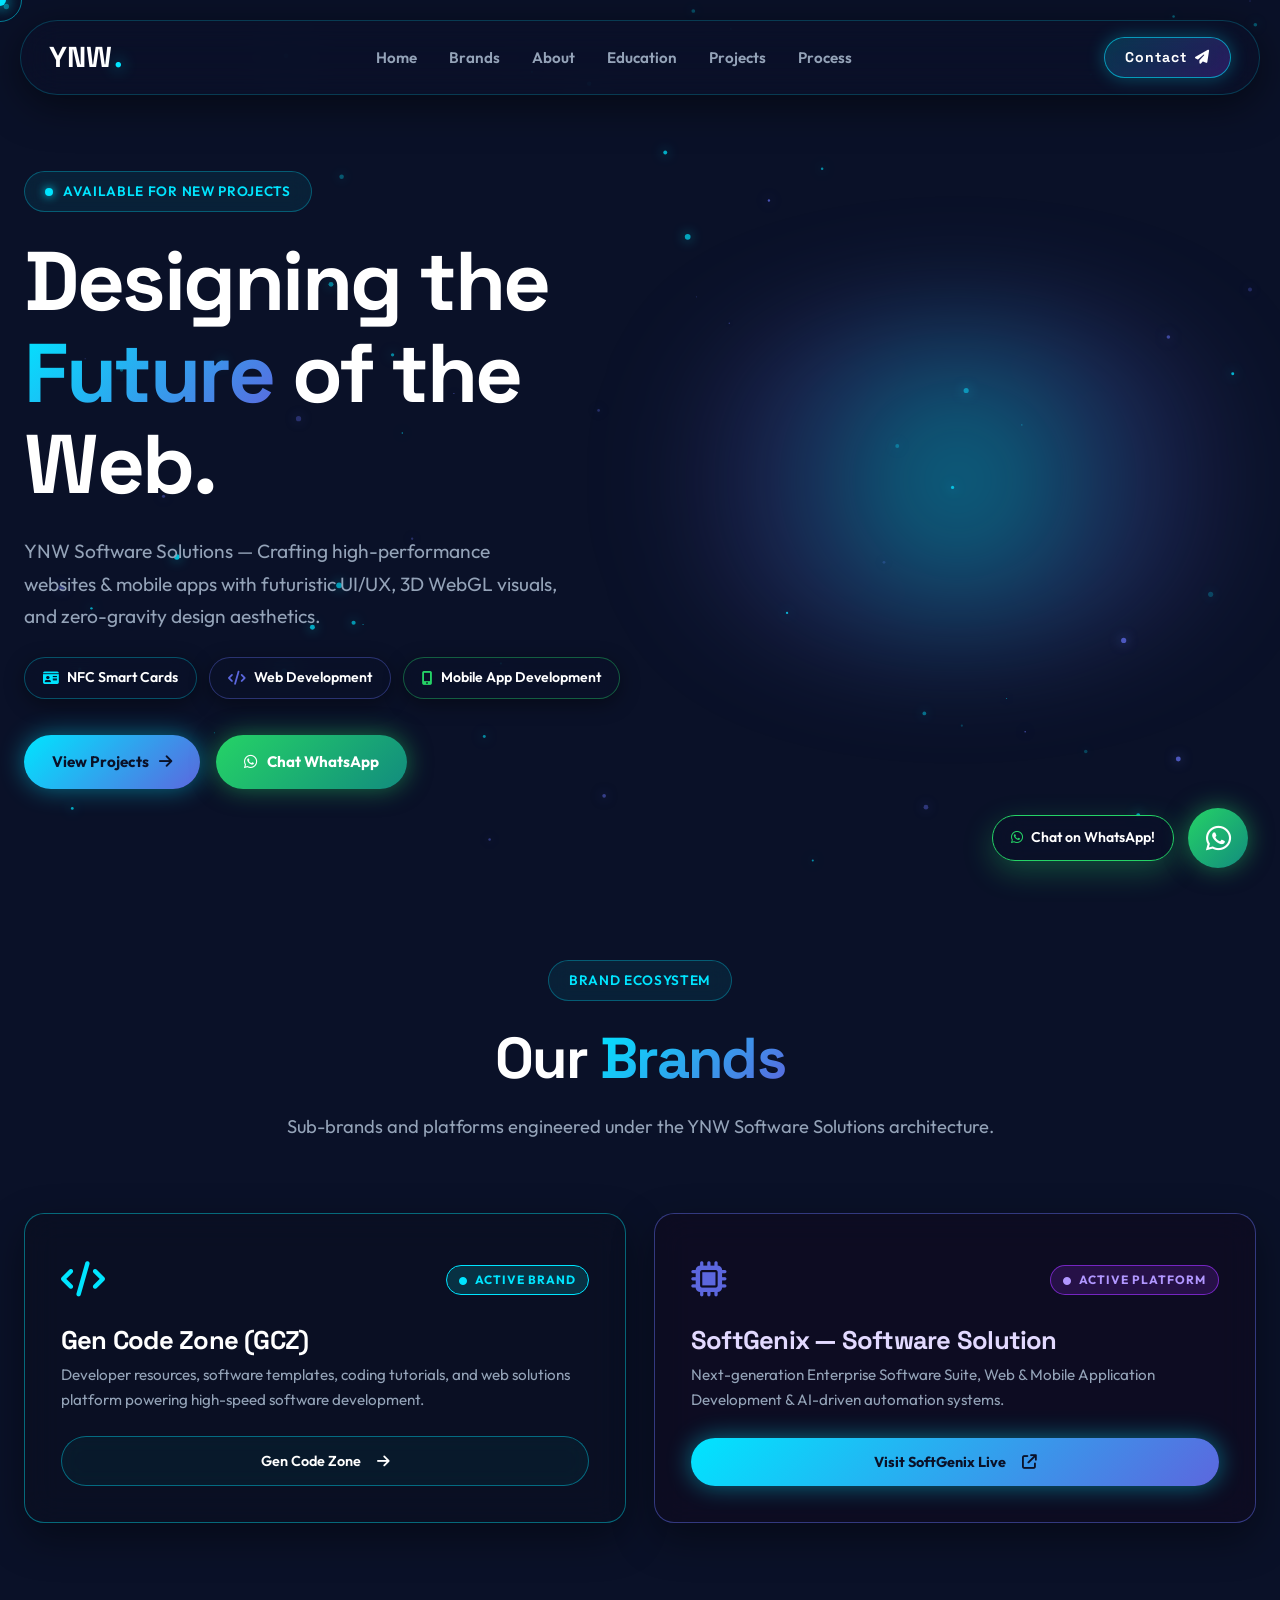
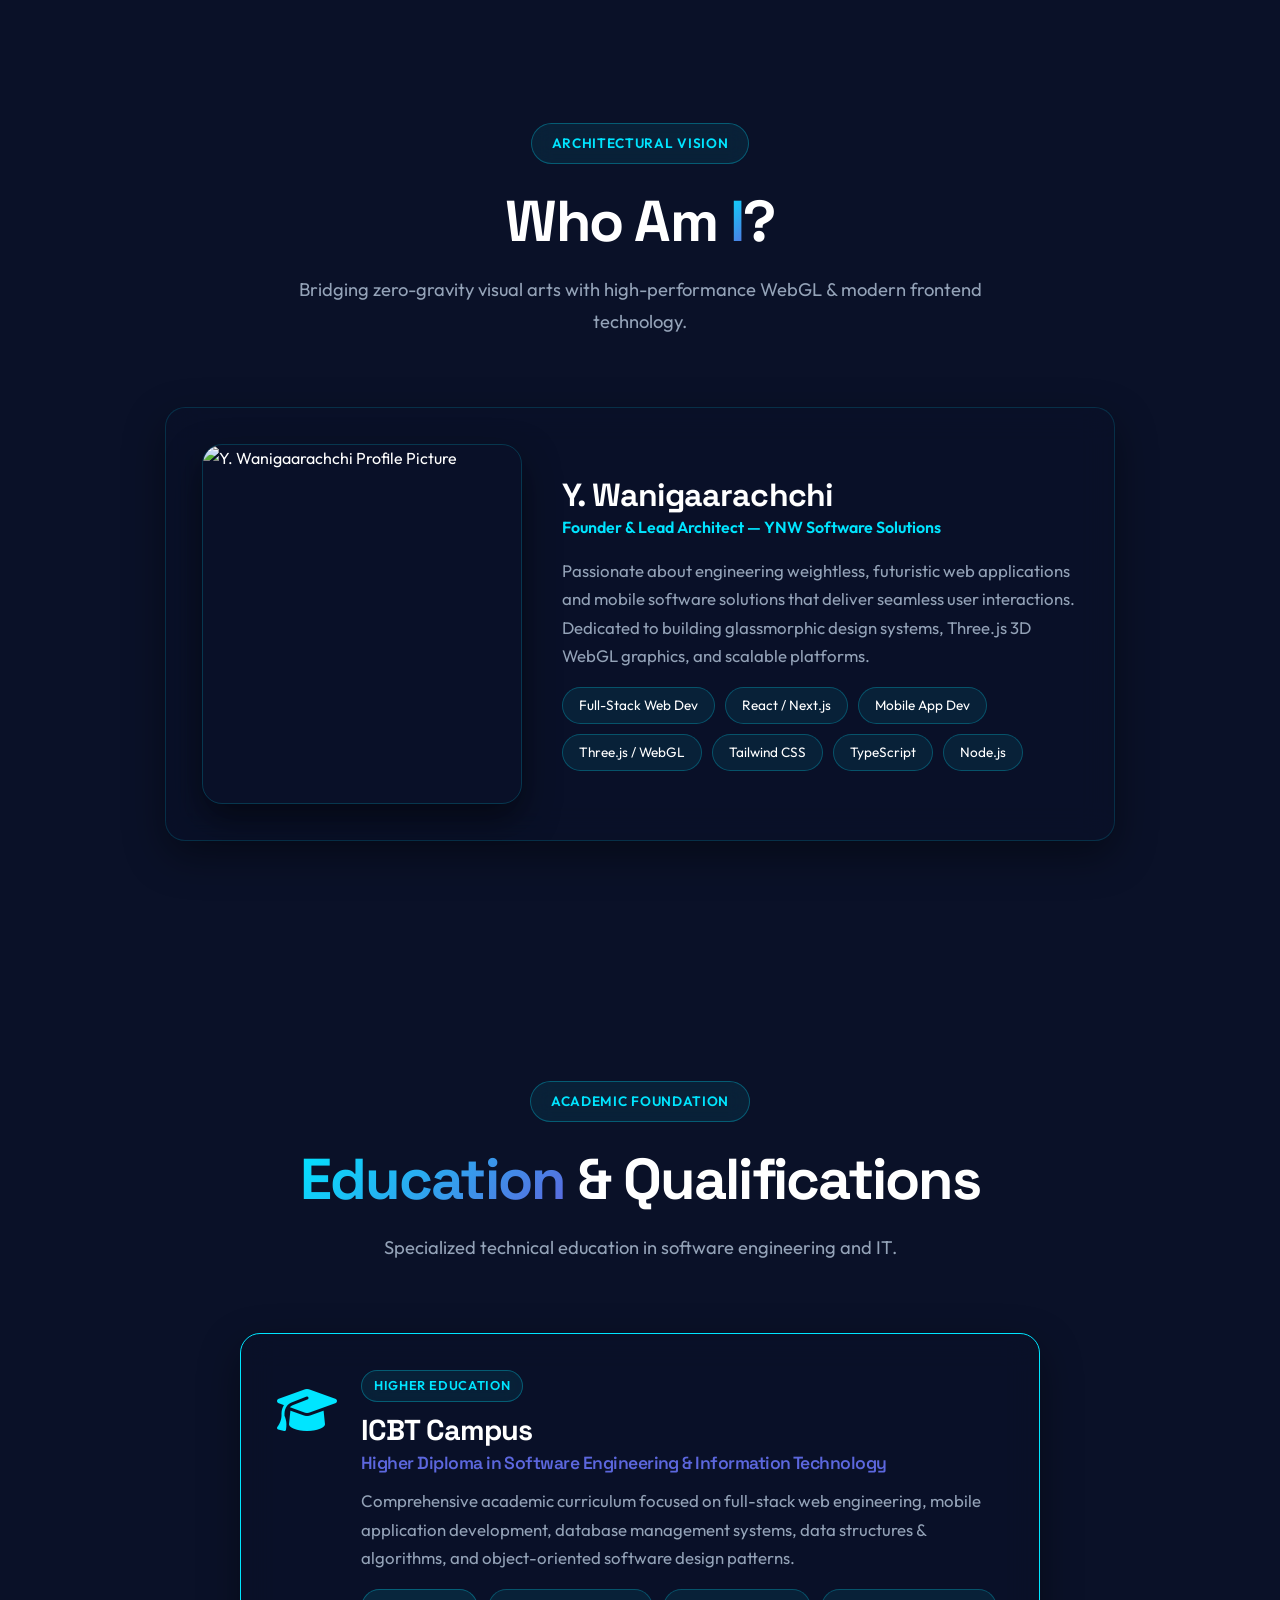
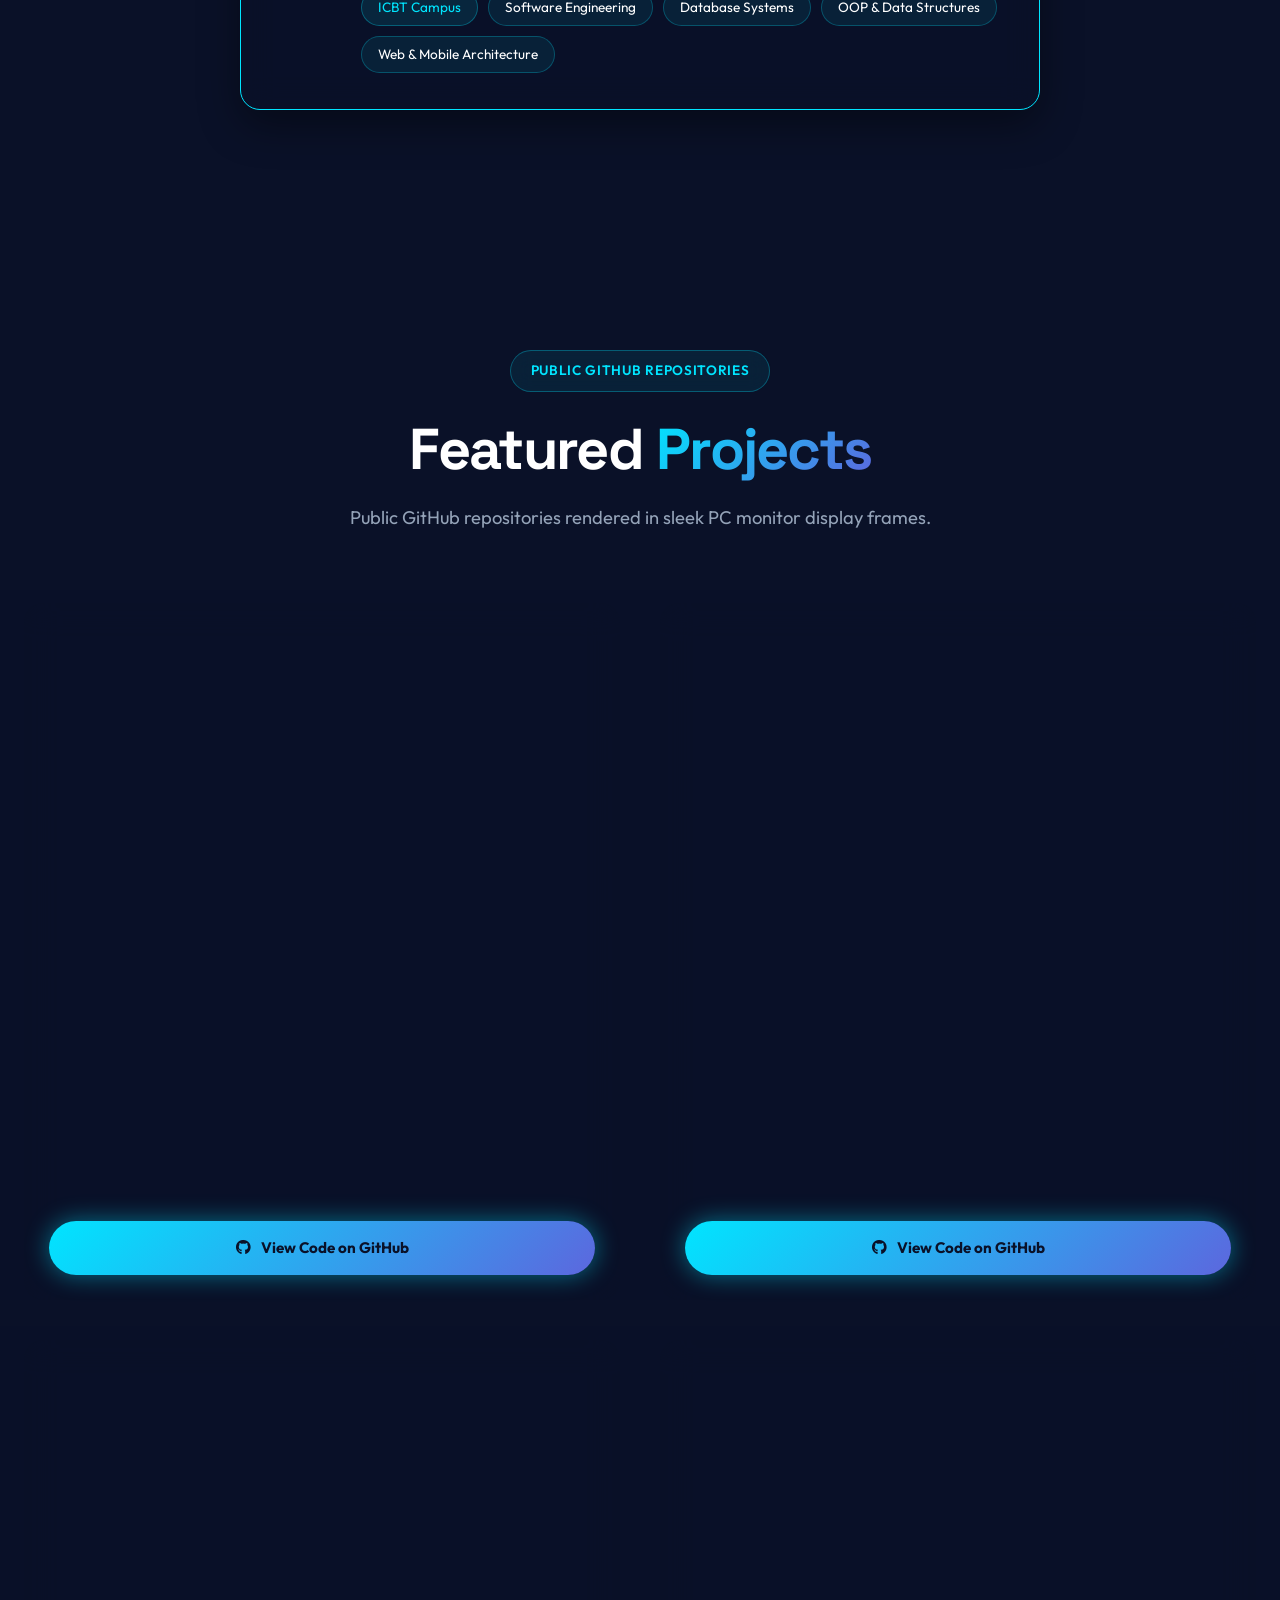
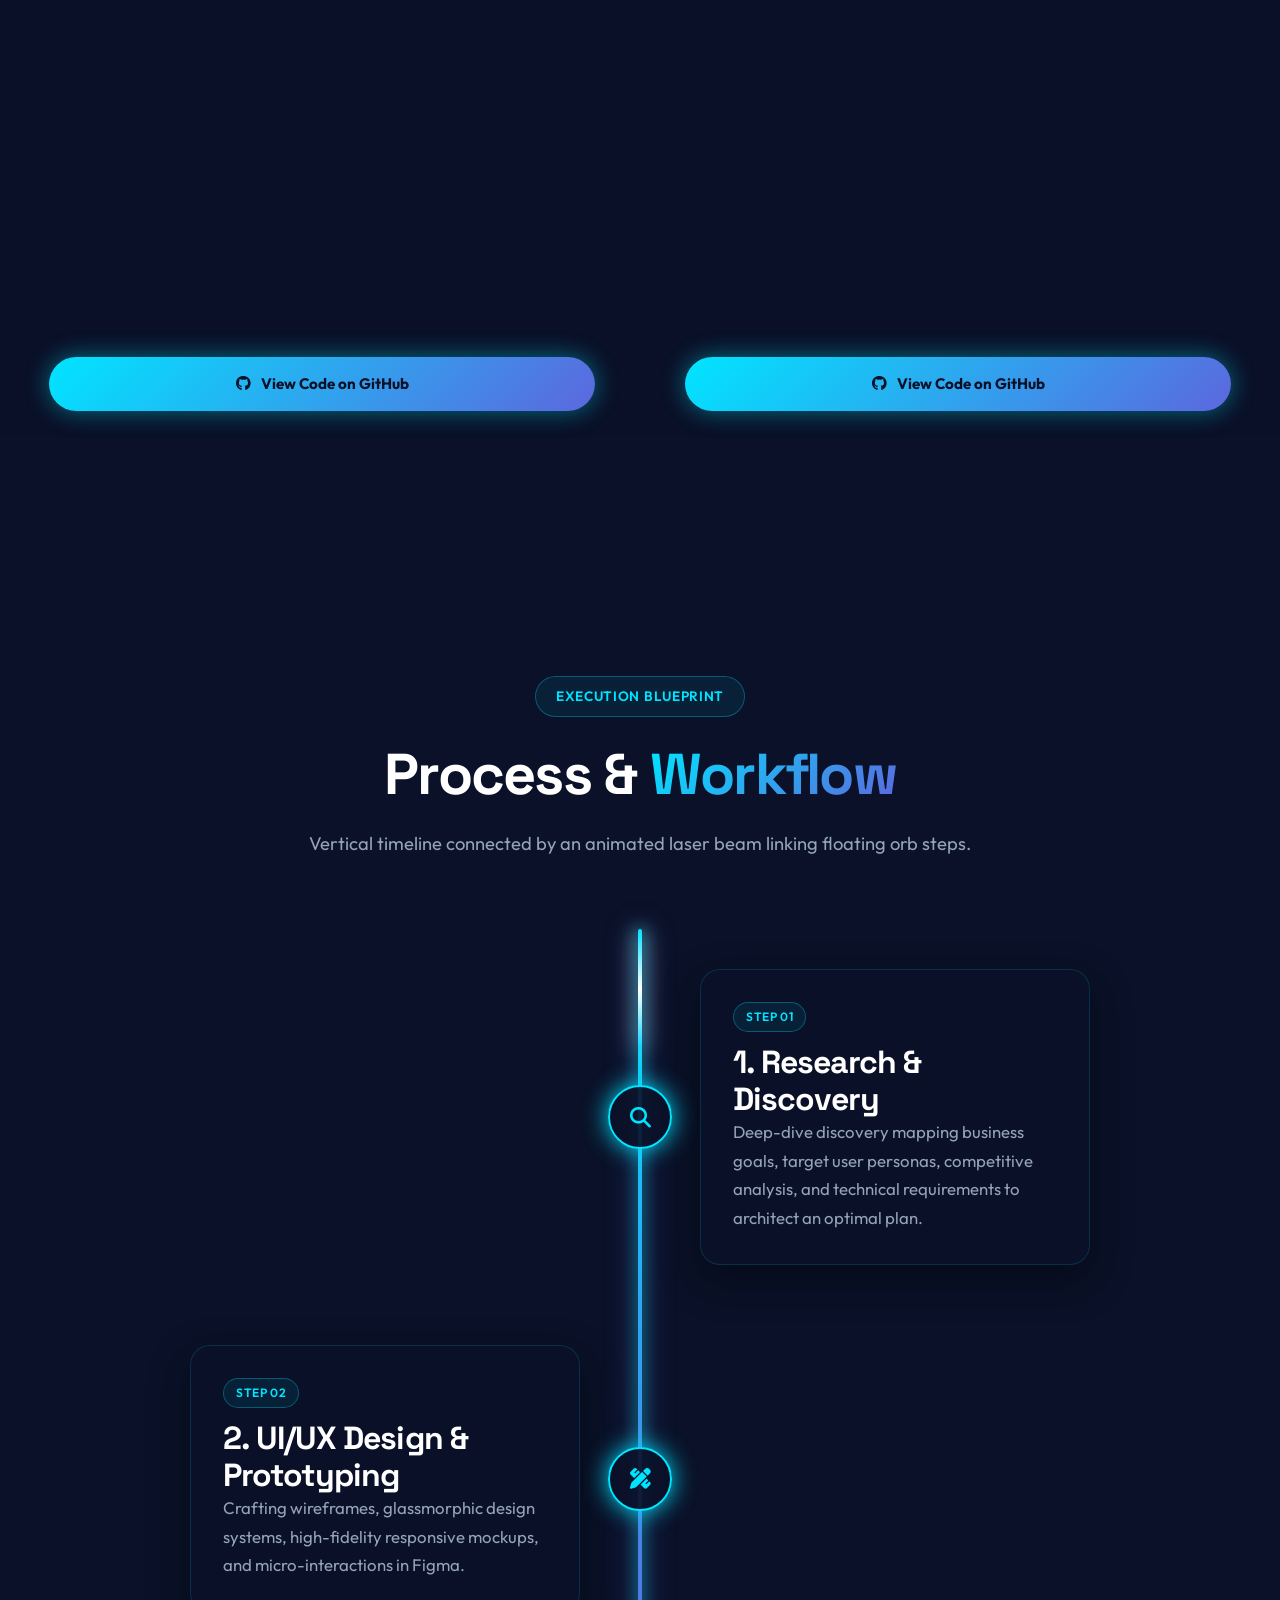
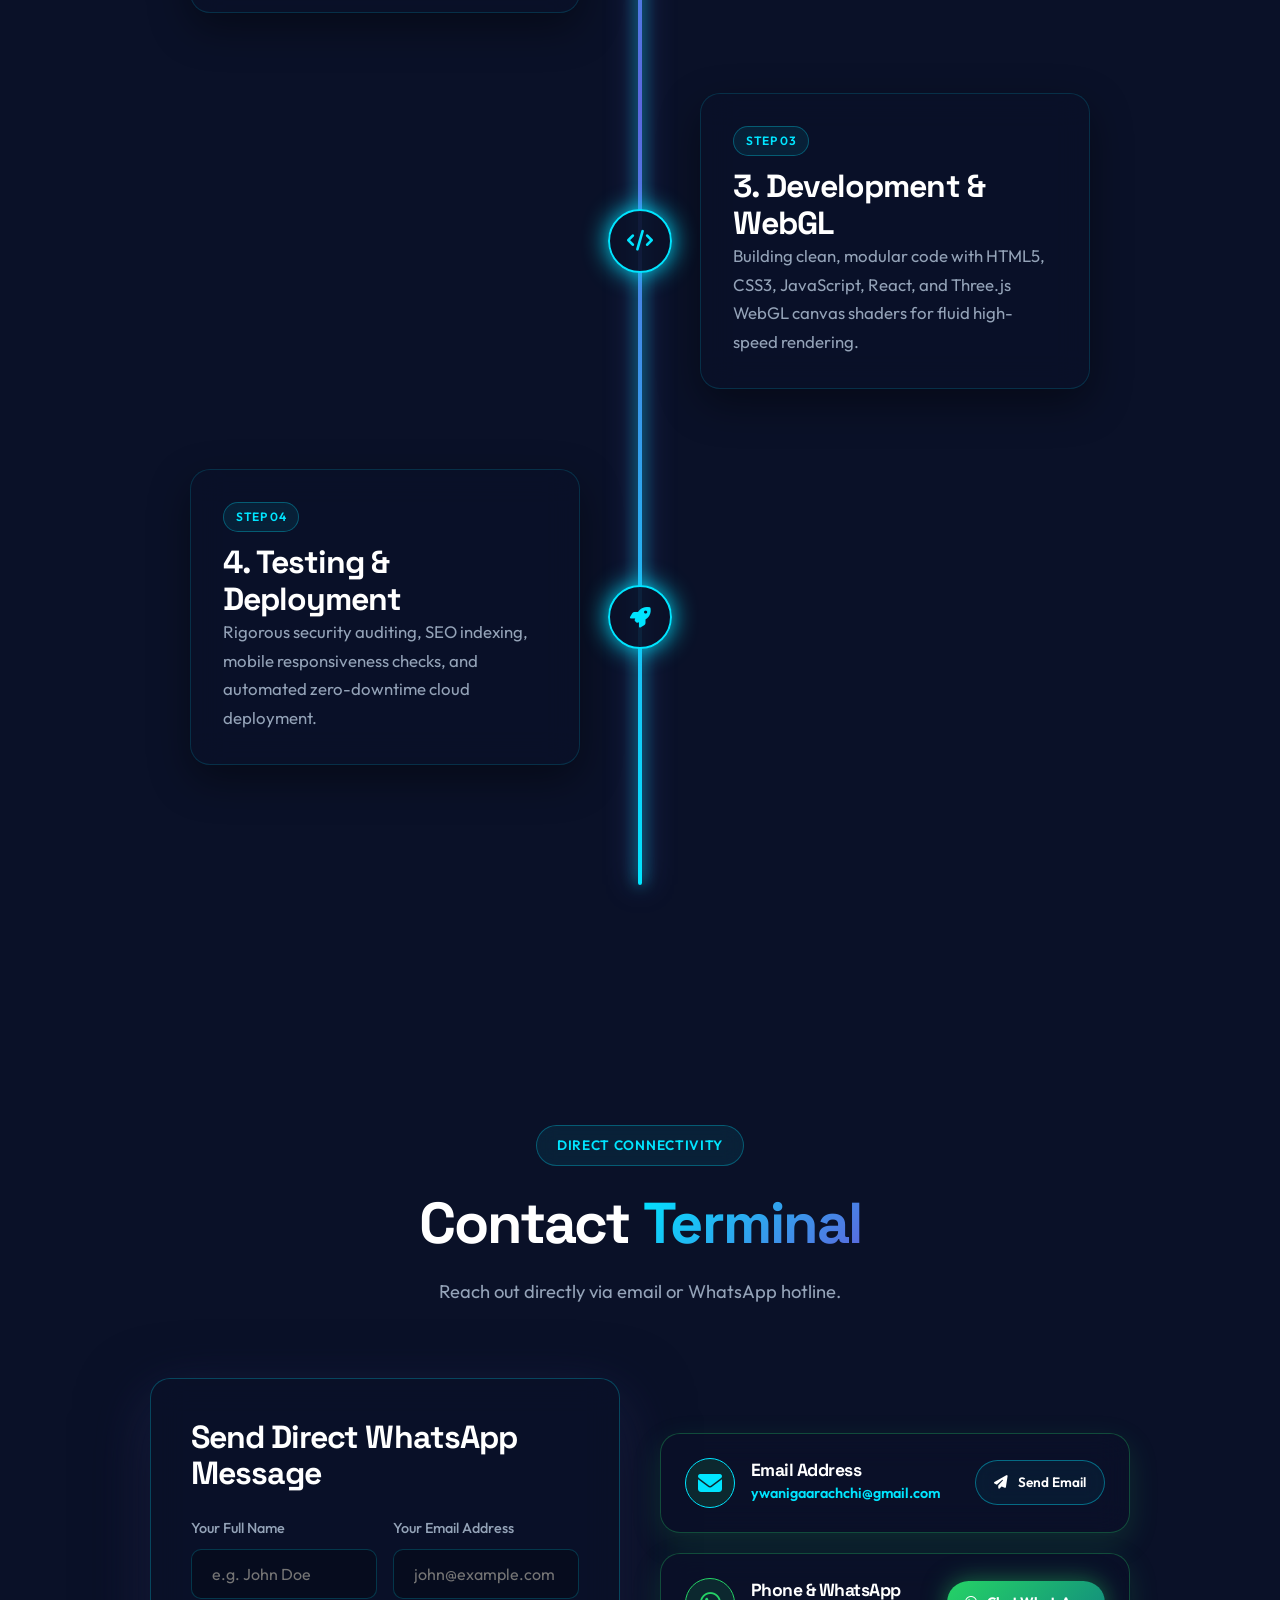
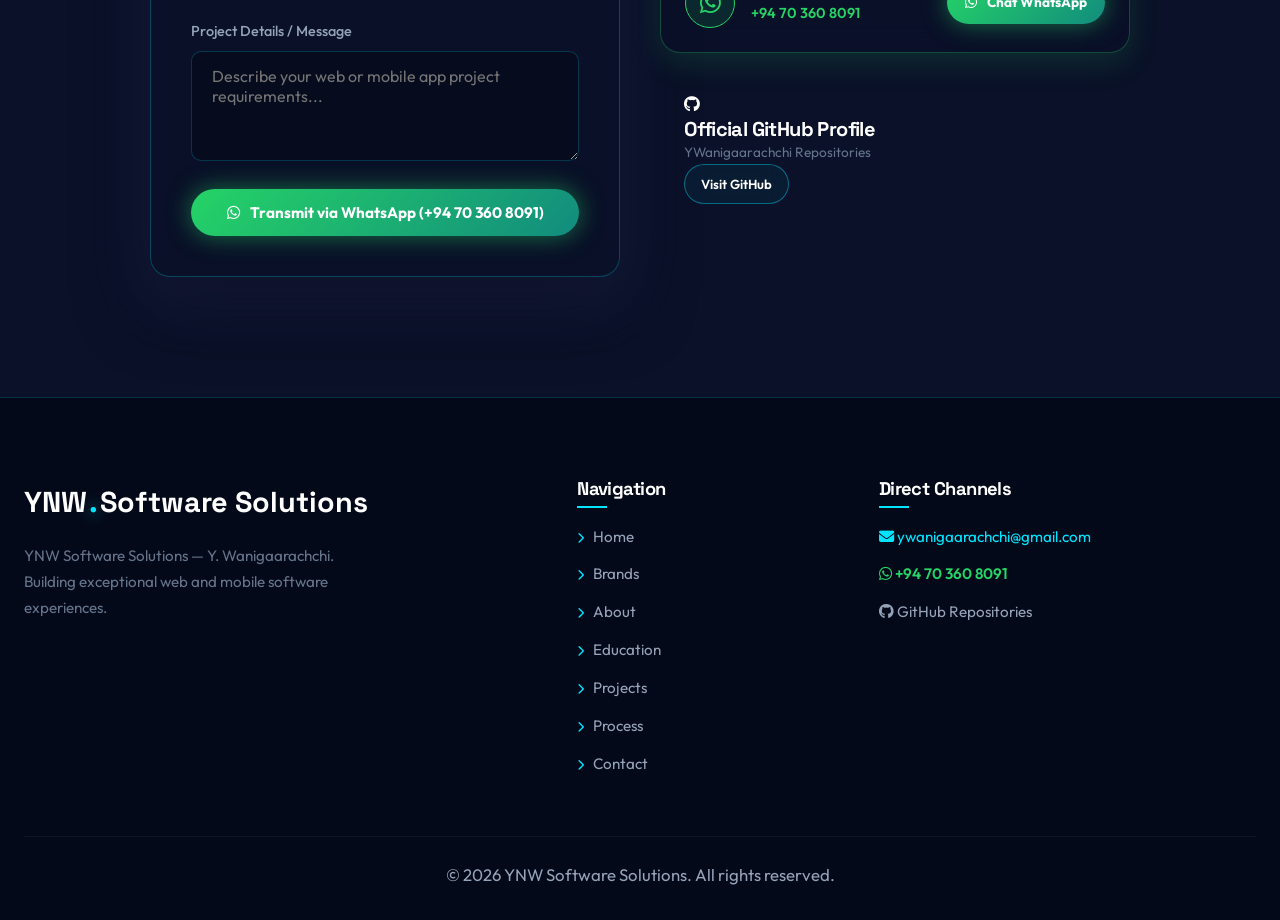
==== commit 7f880c8b: "style: enhance hero robot visual effects and update video asset path" ====
--- a/index.html
+++ b/index.html
@@ -96,7 +96,7 @@
             <div class="hero-robot-wrapper tilt-card">
                 <div class="hero-robot-glow"></div>
                 <video class="hero-robot-video" autoplay loop muted playsinline preload="auto">
-                    <source src="Ai robo Video.mp4" type="video/mp4">
+                    <source src="ai video.mp4" type="video/mp4">
                     Your browser does not support HTML5 video.
                 </video>
             </div>
--- a/style.css
+++ b/style.css
@@ -2246,7 +2246,7 @@
 .hero-robot-wrapper {
   position: relative;
   width: 100%;
-  max-width: 550px;
+  max-width: 640px;
   margin: 0 auto;
   display: flex;
   justify-content: center;
@@ -2255,11 +2255,11 @@
 
 .hero-robot-glow {
   position: absolute;
-  width: 115%;
-  height: 115%;
-  background: radial-gradient(circle, rgba(0, 229, 255, 0.4) 0%, rgba(92, 103, 222, 0.2) 45%, transparent 75%);
+  width: 120%;
+  height: 120%;
+  background: radial-gradient(circle, rgba(0, 229, 255, 0.45) 0%, rgba(92, 103, 222, 0.22) 45%, transparent 75%);
   border-radius: 50%;
-  filter: blur(45px);
+  filter: blur(50px);
   z-index: 0;
   animation: robotGlowPulse 4s infinite ease-in-out alternate;
 }
@@ -2269,31 +2269,18 @@
   100% { transform: scale(1.18); opacity: 0.95; }
 }
 
-.hero-robot-frame {
-  position: relative;
-  width: 100%;
-  border-radius: 28px;
-  overflow: hidden;
-  border: 1px solid rgba(0, 229, 255, 0.35);
-  box-shadow: 0 25px 65px rgba(0, 0, 0, 0.85), 0 0 45px rgba(0, 229, 255, 0.25);
-  z-index: 2;
-  background: radial-gradient(circle at center, rgba(10, 17, 40, 0.4) 0%, rgba(5, 10, 25, 0.95) 100%);
-  backdrop-filter: blur(12px);
-  -webkit-backdrop-filter: blur(12px);
-  padding: 10px;
-}
-
-.hero-robot-img,
 .hero-robot-video {
   width: 100%;
   height: auto;
   display: block;
+  position: relative;
+  z-index: 2;
   filter: hue-rotate(175deg) saturate(1.45) contrast(1.12);
-  border-radius: 20px;
+  border-radius: 32px;
   transition: transform 0.6s cubic-bezier(0.16, 1, 0.3, 1);
   animation: robotFloat 6s infinite ease-in-out;
-  mask-image: radial-gradient(circle at center, rgba(0,0,0,1) 75%, rgba(0,0,0,0.85) 100%);
-  -webkit-mask-image: radial-gradient(circle at center, rgba(0,0,0,1) 75%, rgba(0,0,0,0.85) 100%);
+  mask-image: radial-gradient(circle at center, rgba(0,0,0,1) 55%, rgba(0,0,0,0) 95%);
+  -webkit-mask-image: radial-gradient(circle at center, rgba(0,0,0,1) 55%, rgba(0,0,0,0) 95%);
 }
 
 .hud-corner {
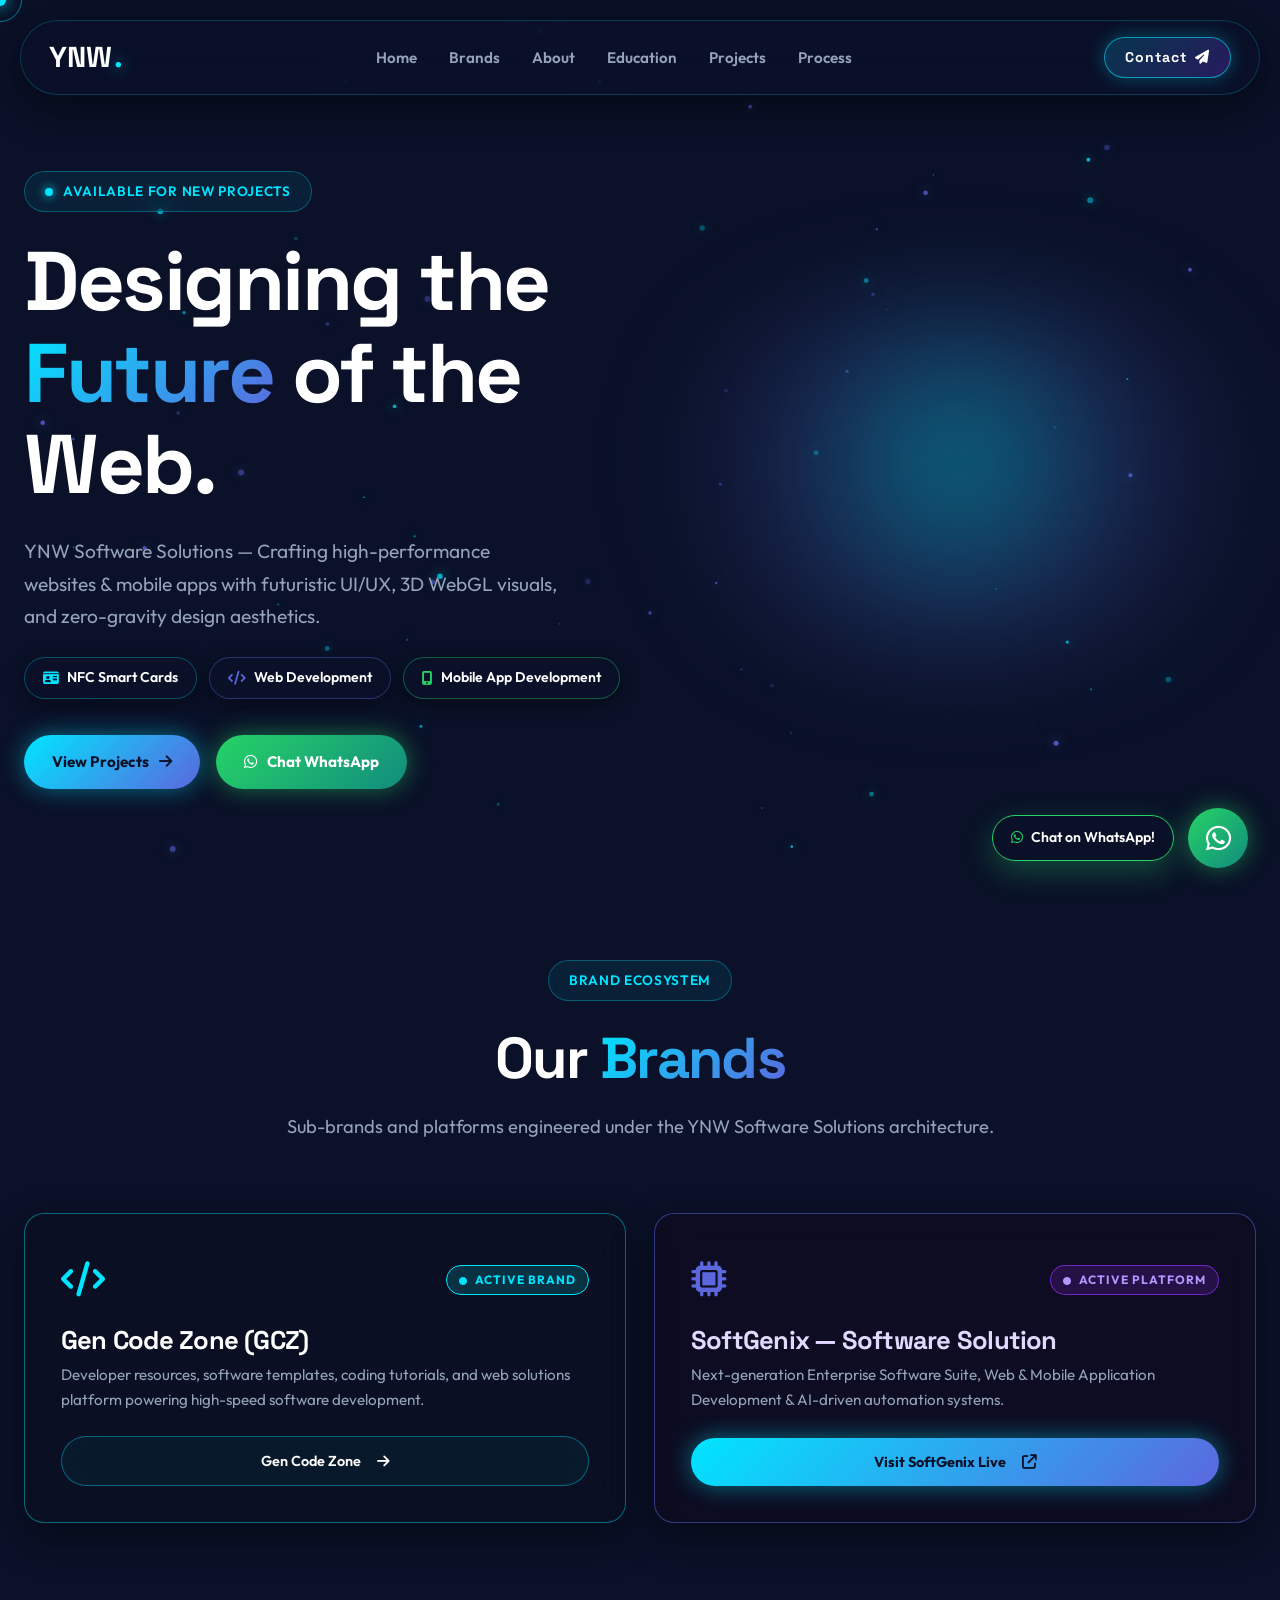
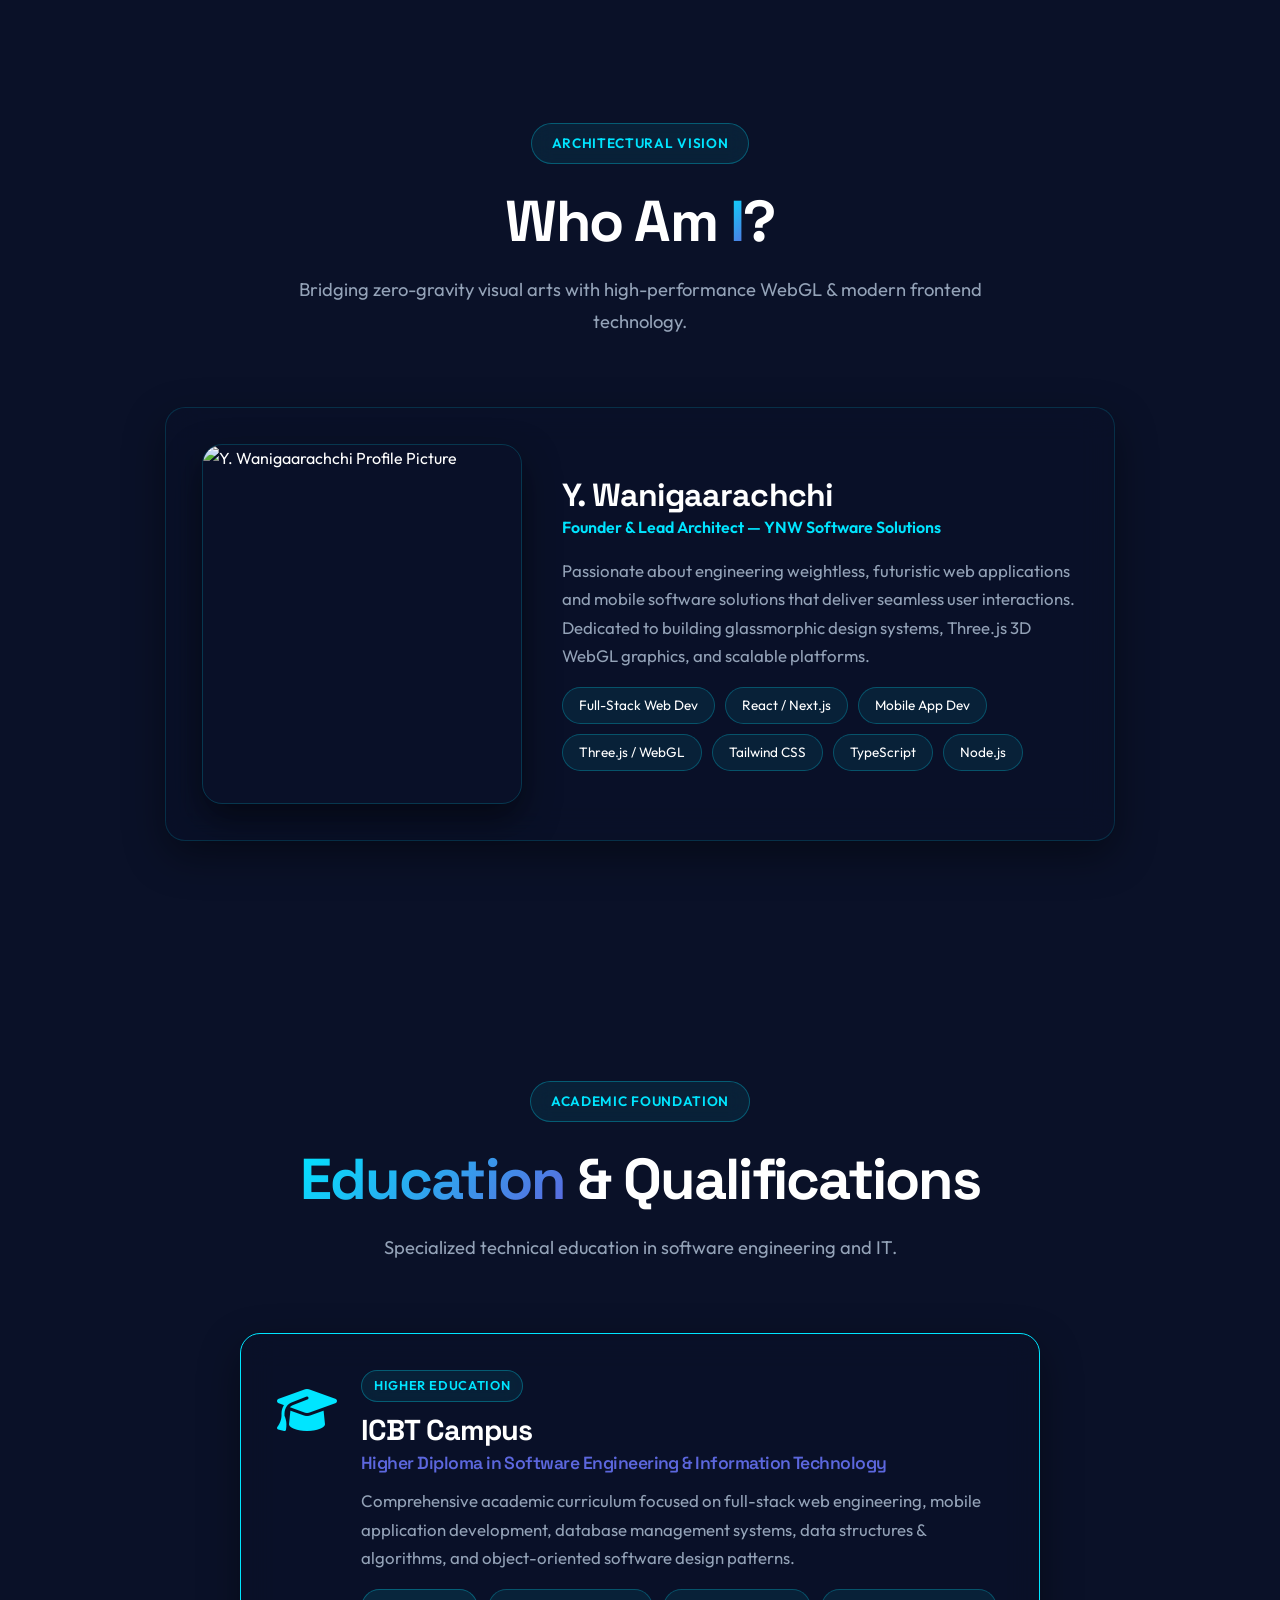
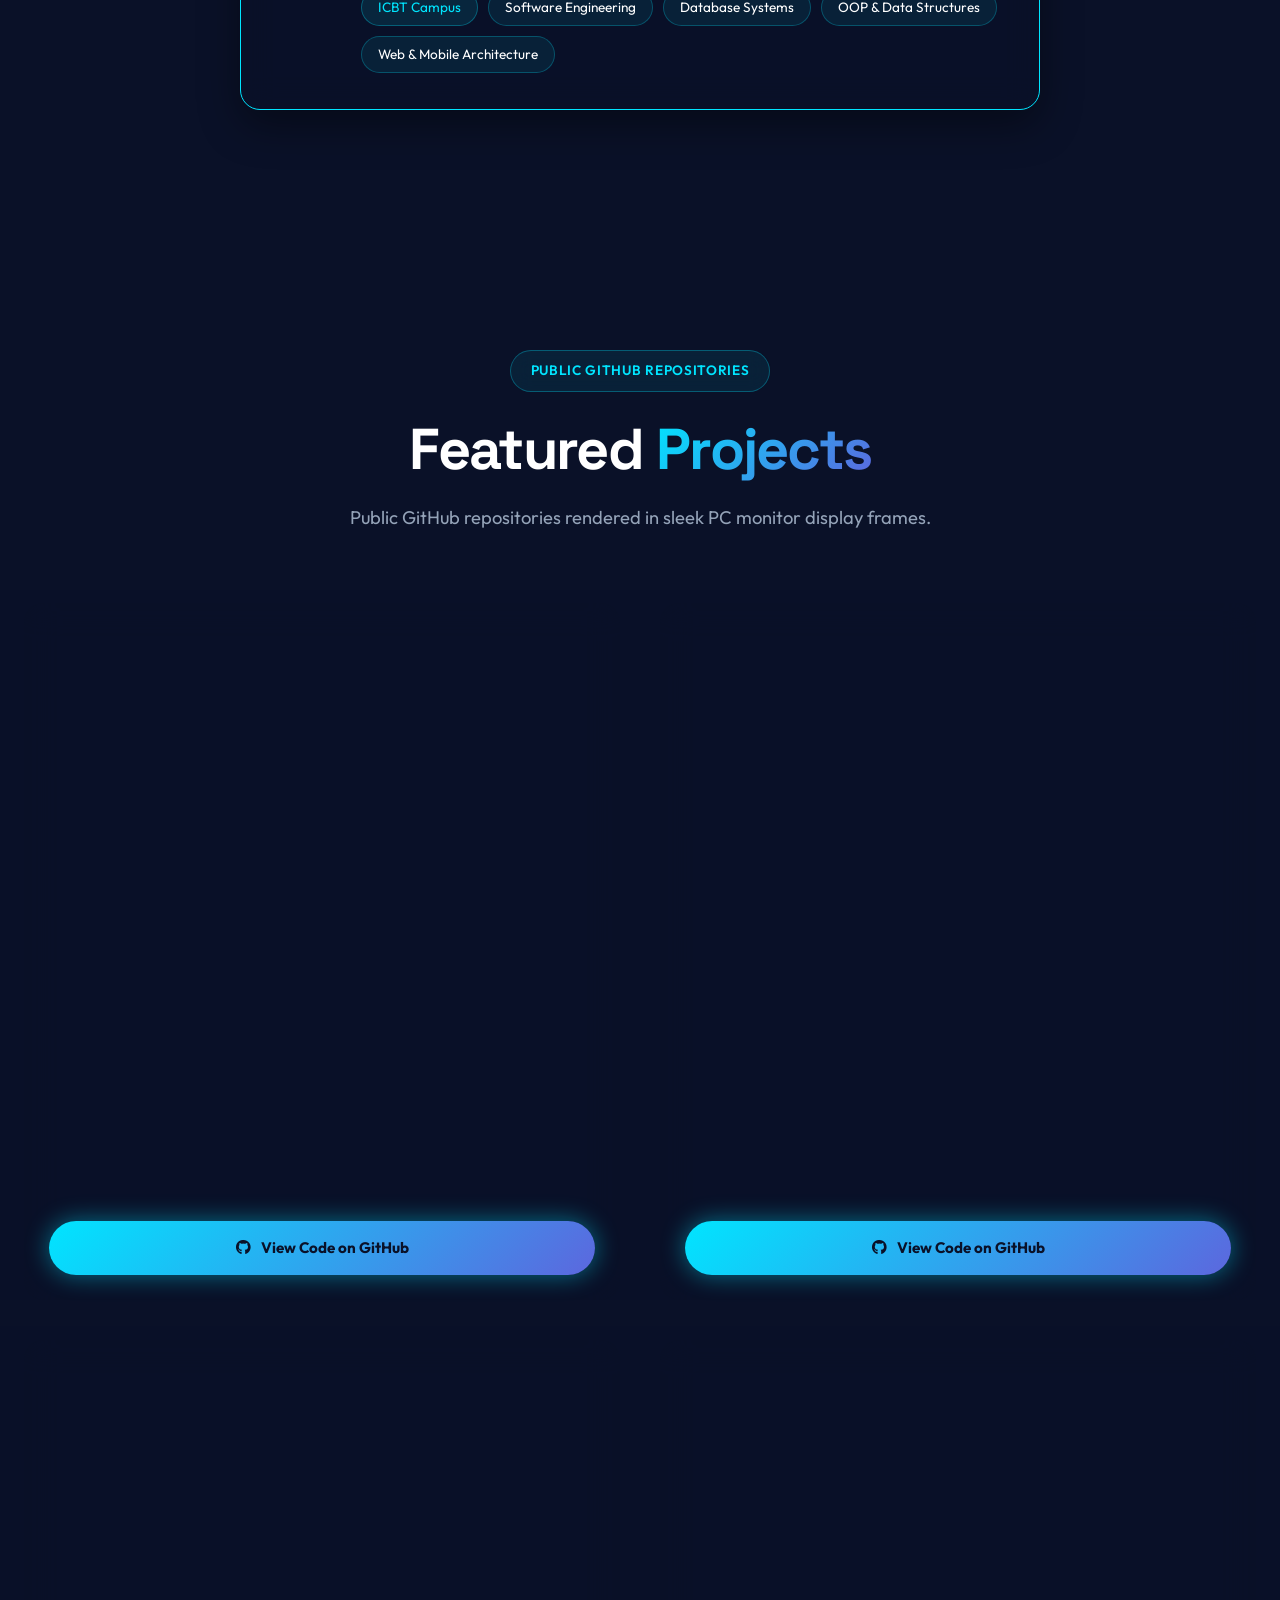
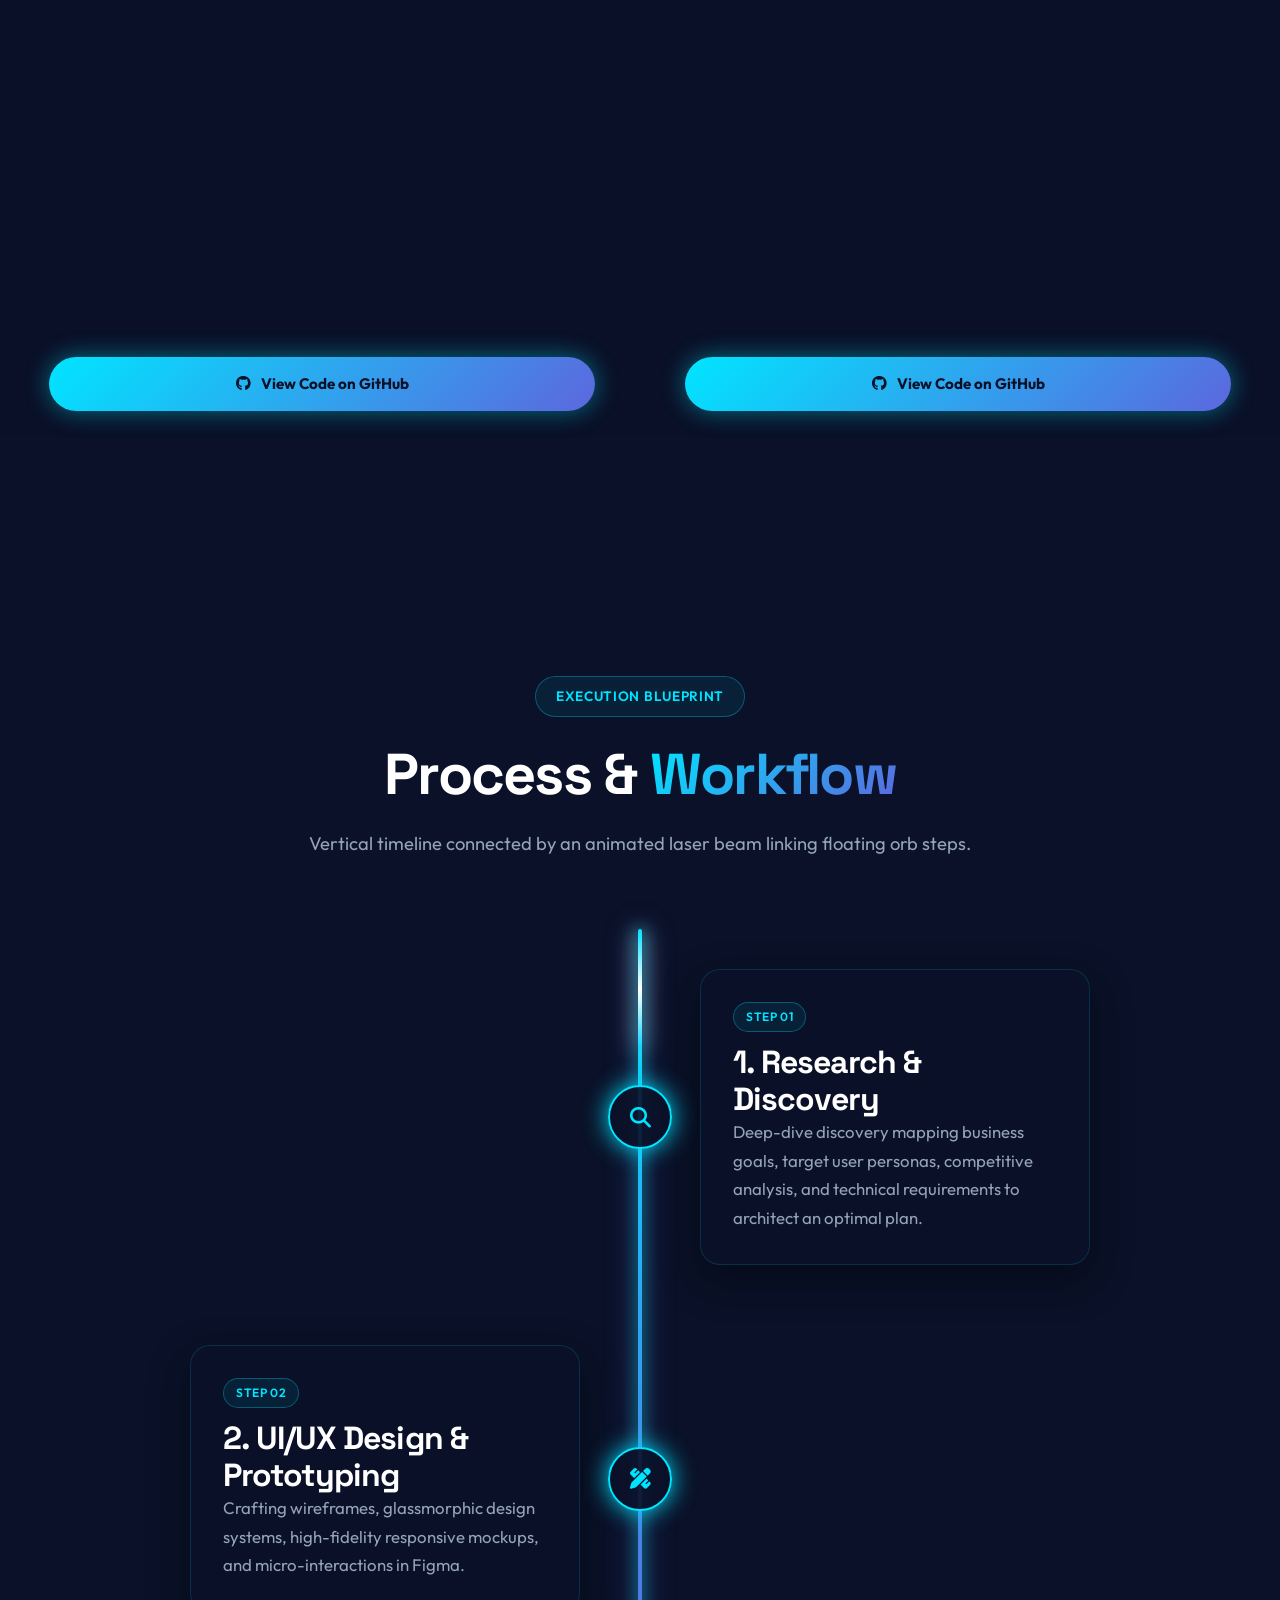
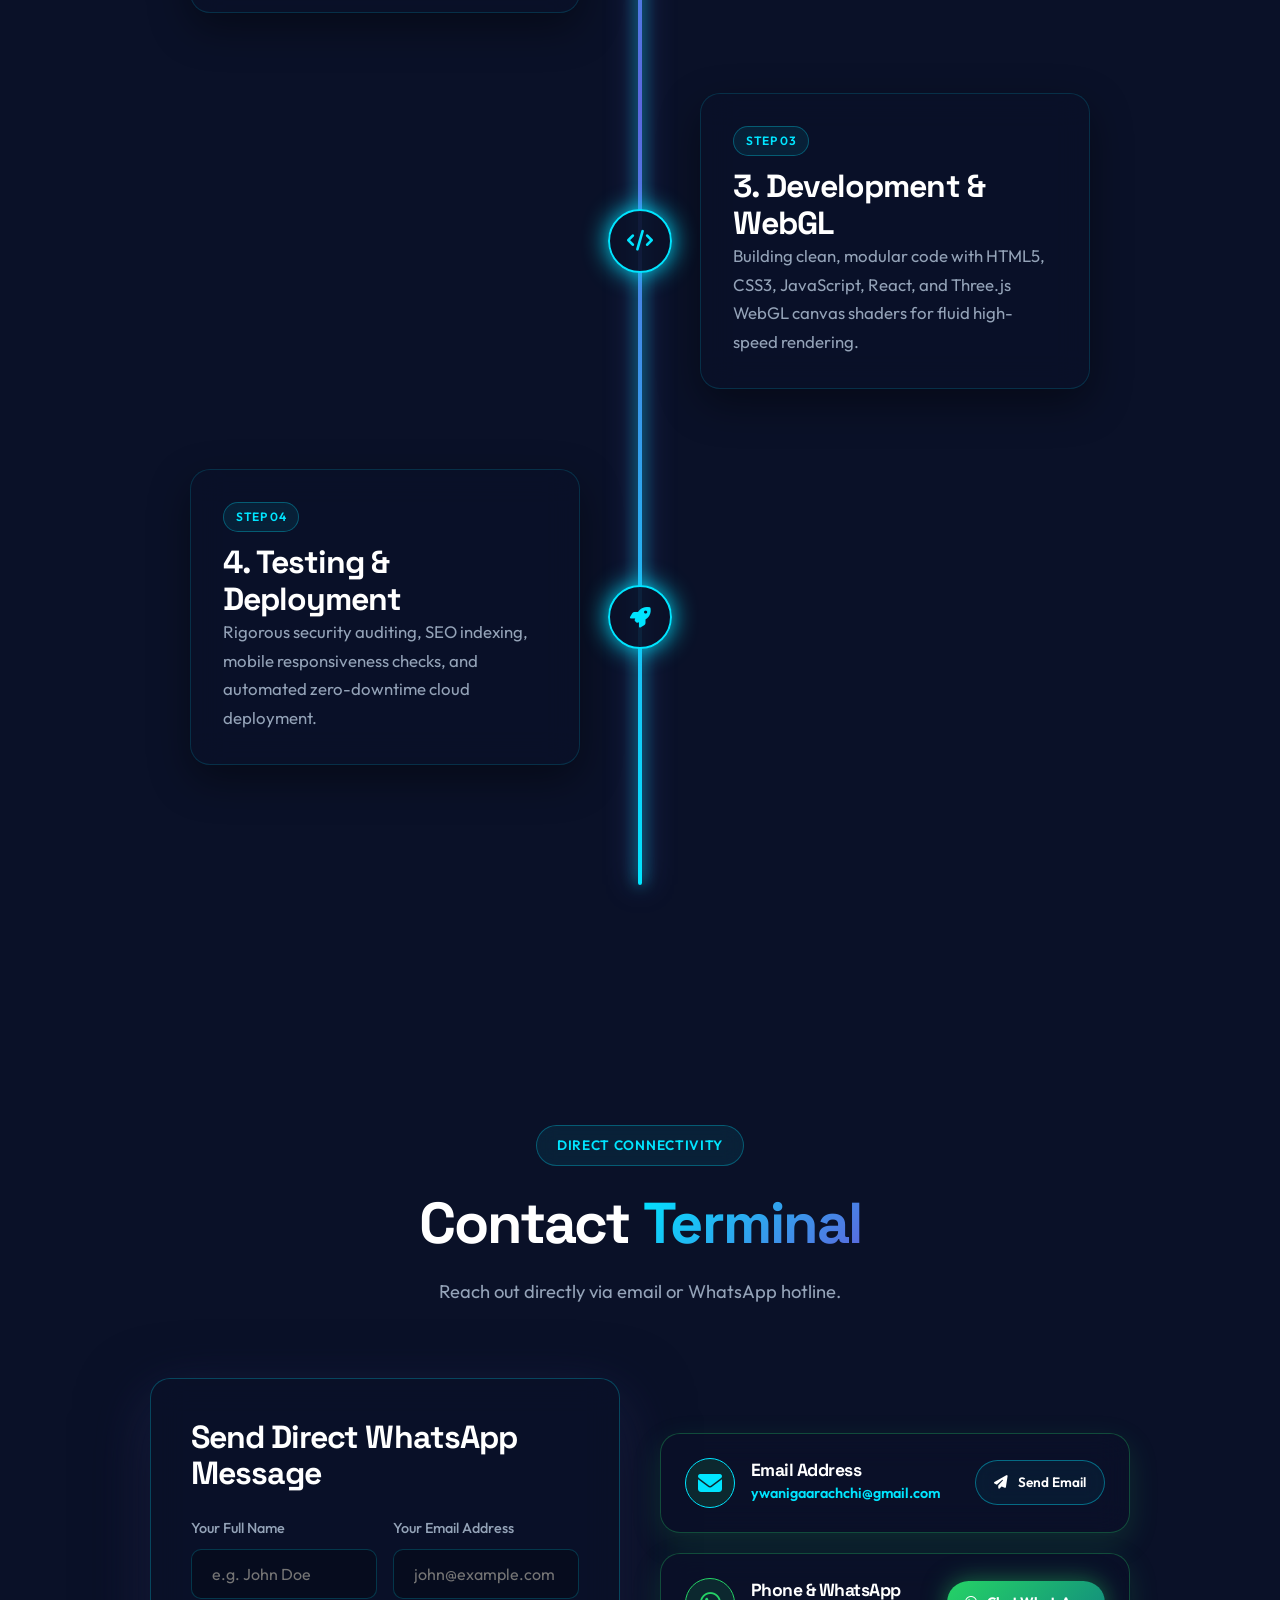
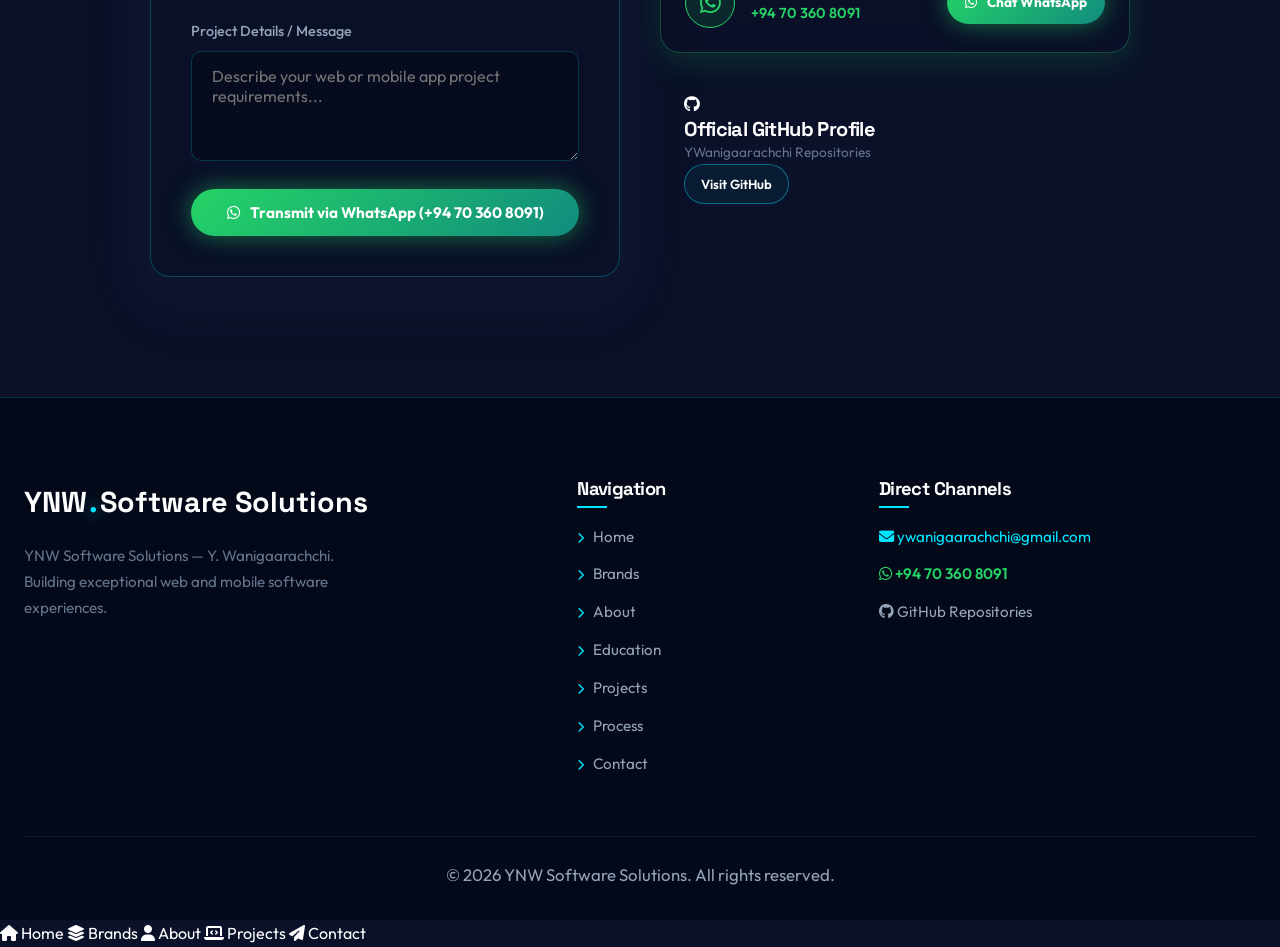
==== commit 85edca47: "feat: add floating mobile bottom navigation dock with scroll-spy functionality" ====
--- a/index.html
+++ b/index.html
@@ -529,6 +529,30 @@
     </div>
 </footer>
 
+<!-- Floating Mobile Bottom Navigation Dock -->
+<div class="mobile-bottom-nav">
+    <a href="#home" class="mobile-nav-item active">
+        <i class="fa-solid fa-house"></i>
+        <span>Home</span>
+    </a>
+    <a href="#brands" class="mobile-nav-item">
+        <i class="fa-solid fa-layer-group"></i>
+        <span>Brands</span>
+    </a>
+    <a href="#about" class="mobile-nav-item">
+        <i class="fa-solid fa-user"></i>
+        <span>About</span>
+    </a>
+    <a href="#projects" class="mobile-nav-item">
+        <i class="fa-solid fa-laptop-code"></i>
+        <span>Projects</span>
+    </a>
+    <a href="#contact" class="mobile-nav-item">
+        <i class="fa-solid fa-paper-plane"></i>
+        <span>Contact</span>
+    </a>
+</div>
+
 <script src="script.js"></script>
 </body>
 </html>
--- a/style.css
+++ b/style.css
@@ -2246,27 +2246,28 @@
 .hero-robot-wrapper {
   position: relative;
   width: 100%;
-  max-width: 640px;
+  max-width: 760px;
   margin: 0 auto;
   display: flex;
   justify-content: center;
   align-items: center;
+  overflow: visible;
 }
 
 .hero-robot-glow {
   position: absolute;
   width: 120%;
   height: 120%;
-  background: radial-gradient(circle, rgba(0, 229, 255, 0.45) 0%, rgba(92, 103, 222, 0.22) 45%, transparent 75%);
+  background: radial-gradient(circle at 50% 45%, rgba(0, 229, 255, 0.45) 0%, rgba(92, 103, 222, 0.2) 40%, transparent 70%);
   border-radius: 50%;
-  filter: blur(50px);
+  filter: blur(55px);
   z-index: 0;
   animation: robotGlowPulse 4s infinite ease-in-out alternate;
 }
 
 @keyframes robotGlowPulse {
-  0% { transform: scale(0.92); opacity: 0.5; }
-  100% { transform: scale(1.18); opacity: 0.95; }
+  0% { transform: scale(0.9); opacity: 0.5; }
+  100% { transform: scale(1.2); opacity: 0.95; }
 }
 
 .hero-robot-video {
@@ -2275,12 +2276,18 @@
   display: block;
   position: relative;
   z-index: 2;
-  filter: hue-rotate(175deg) saturate(1.45) contrast(1.12);
-  border-radius: 32px;
+  filter: hue-rotate(190deg) saturate(1.85) brightness(1.05) contrast(1.2) drop-shadow(0 0 25px rgba(0, 229, 255, 0.4));
+  border: none !important;
+  box-shadow: none !important;
+  outline: none !important;
+  border-radius: 0 !important;
+  mix-blend-mode: screen;
+  transform: scale(1.45);
+  transform-origin: center 45%;
   transition: transform 0.6s cubic-bezier(0.16, 1, 0.3, 1);
   animation: robotFloat 6s infinite ease-in-out;
-  mask-image: radial-gradient(circle at center, rgba(0,0,0,1) 55%, rgba(0,0,0,0) 95%);
-  -webkit-mask-image: radial-gradient(circle at center, rgba(0,0,0,1) 55%, rgba(0,0,0,0) 95%);
+  mask-image: radial-gradient(ellipse 65% 65% at 50% 45%, rgba(0, 0, 0, 1) 25%, rgba(0, 0, 0, 0.8) 45%, rgba(0, 0, 0, 0) 65%);
+  -webkit-mask-image: radial-gradient(ellipse 65% 65% at 50% 45%, rgba(0, 0, 0, 1) 25%, rgba(0, 0, 0, 0.8) 45%, rgba(0, 0, 0, 0) 65%);
 }
 
 .hud-corner {
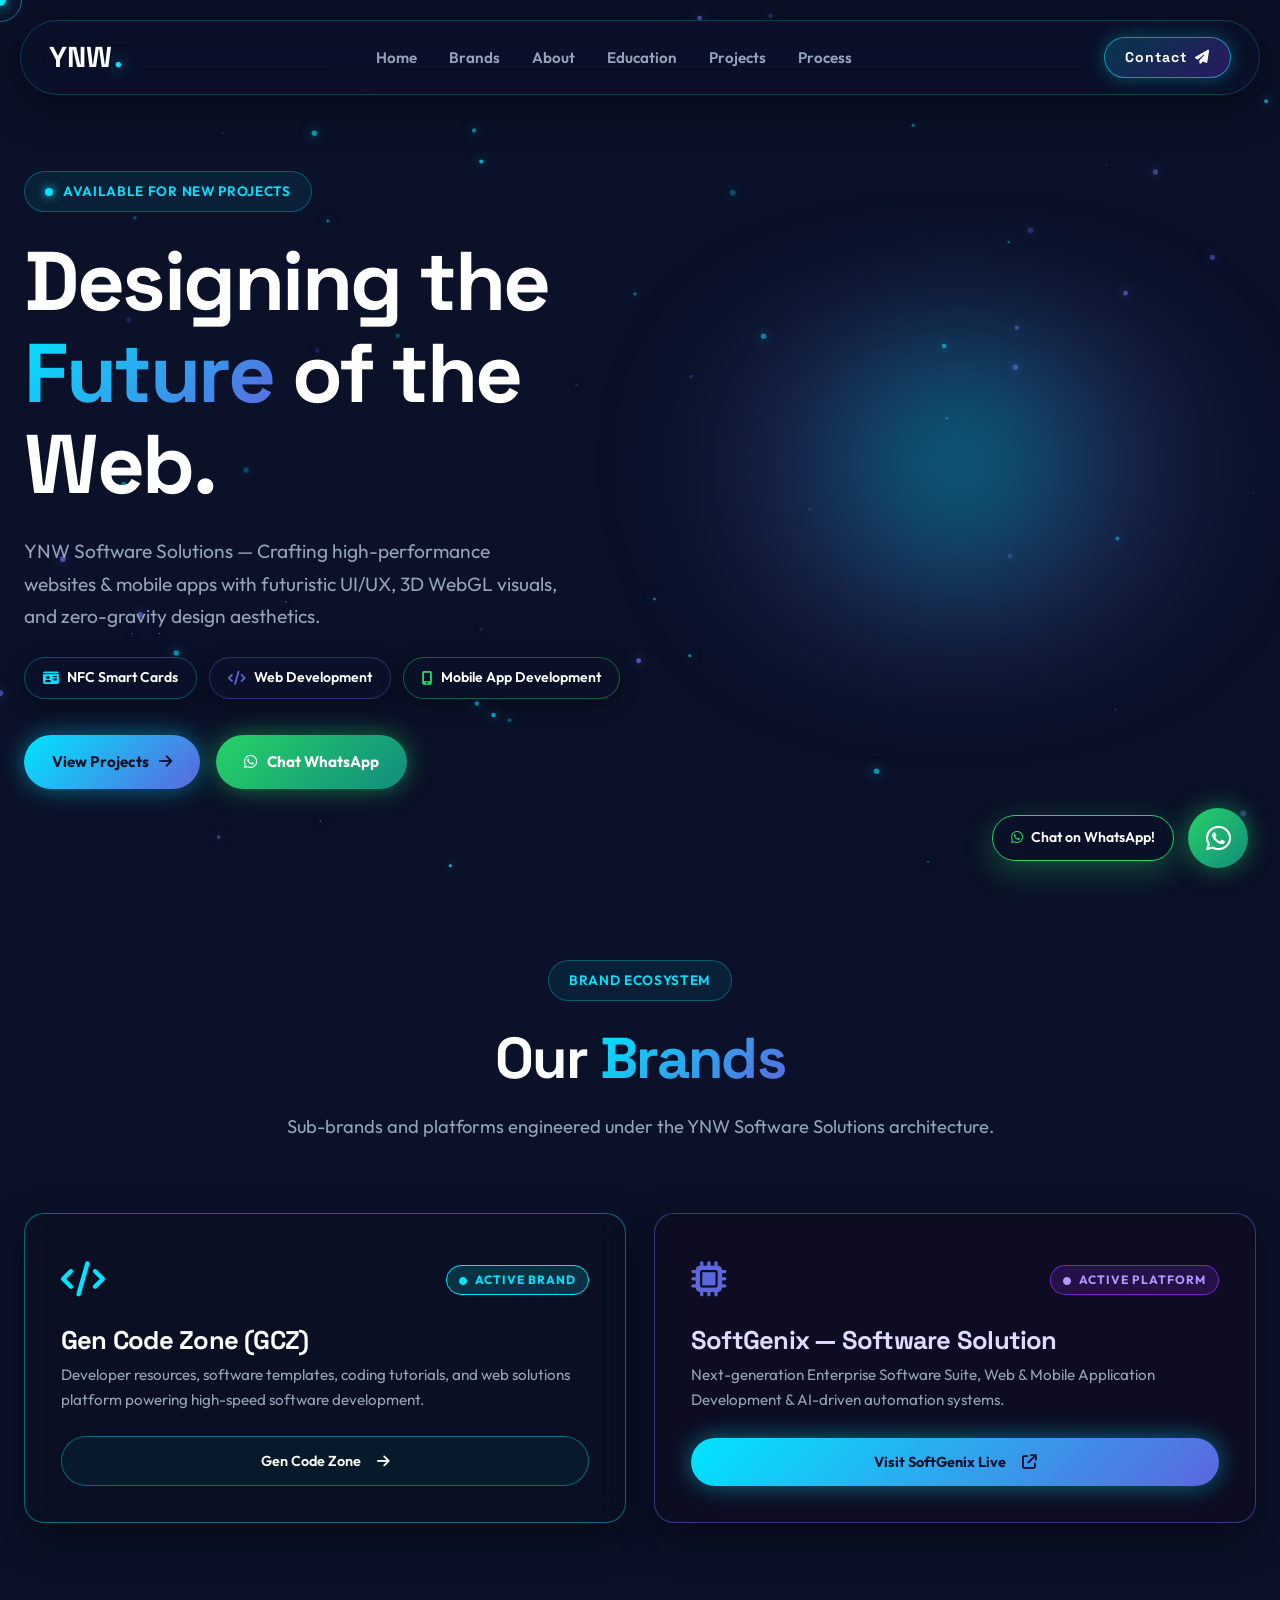
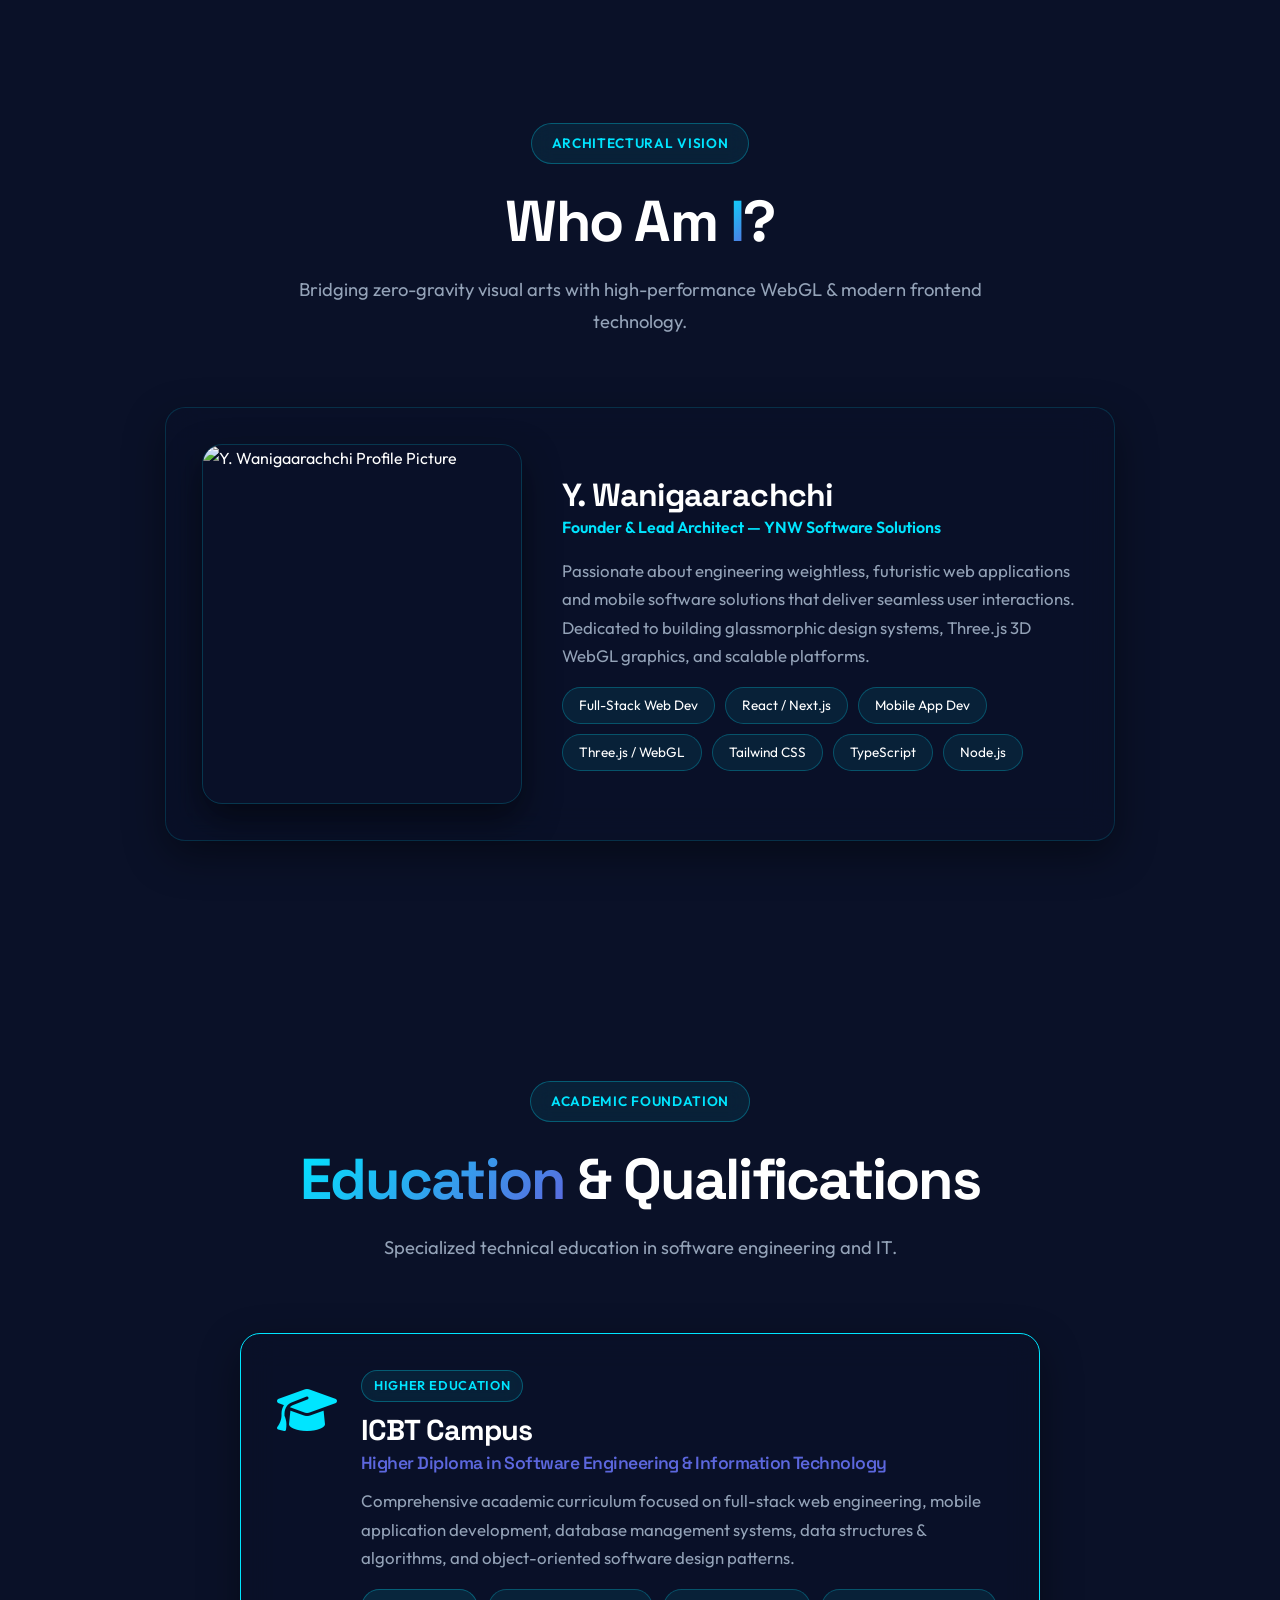
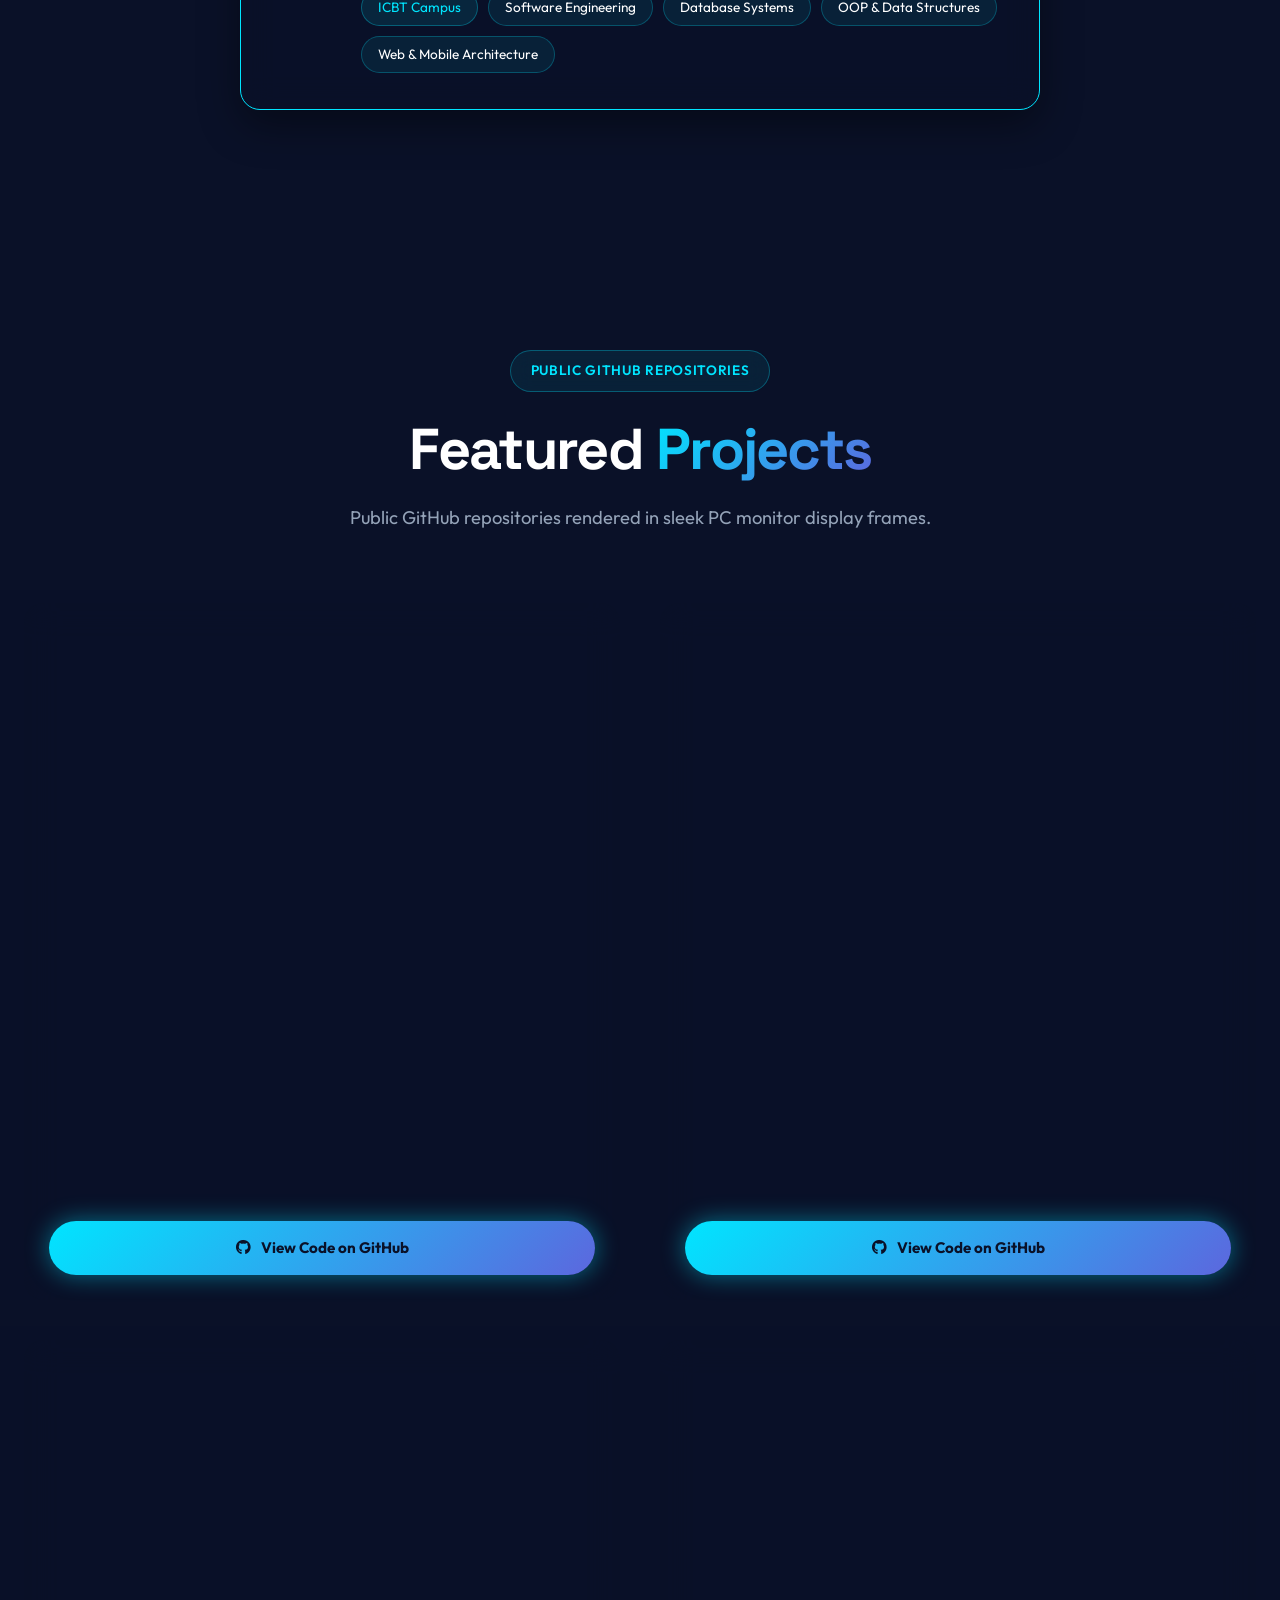
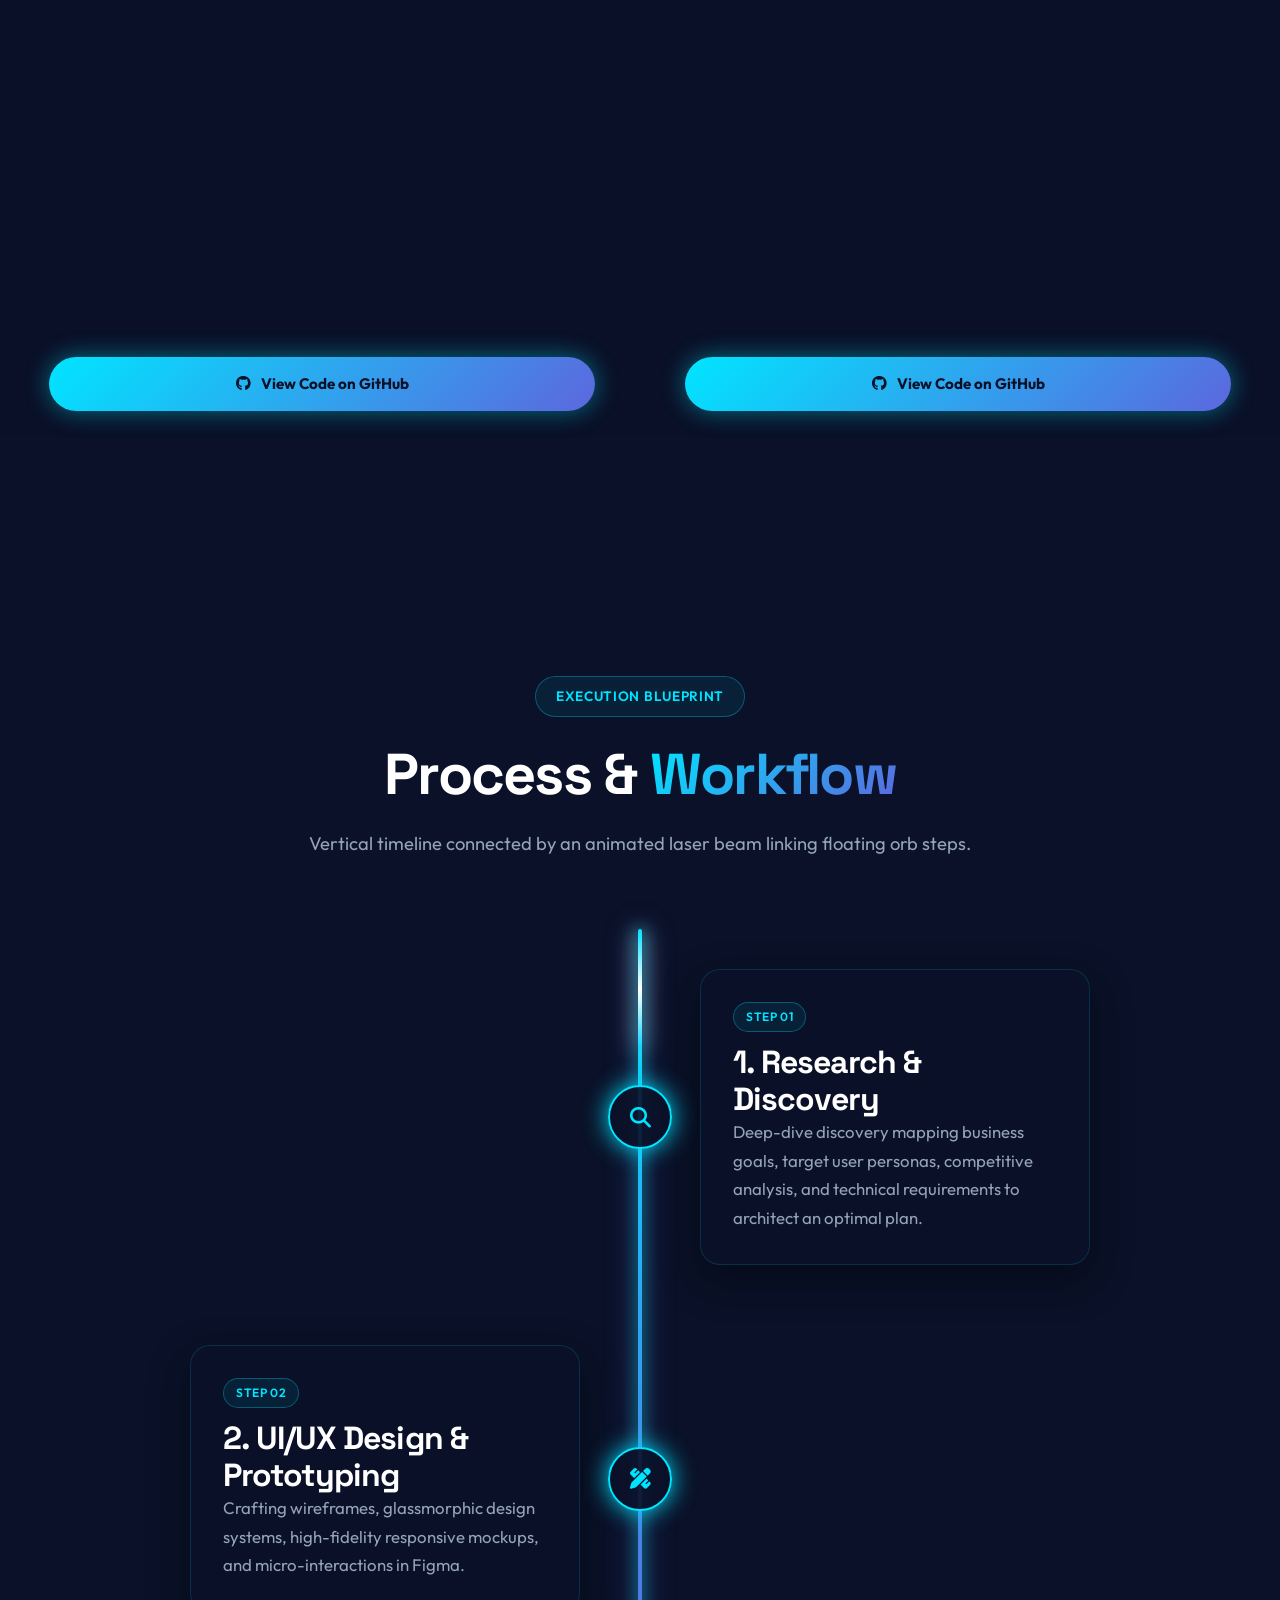
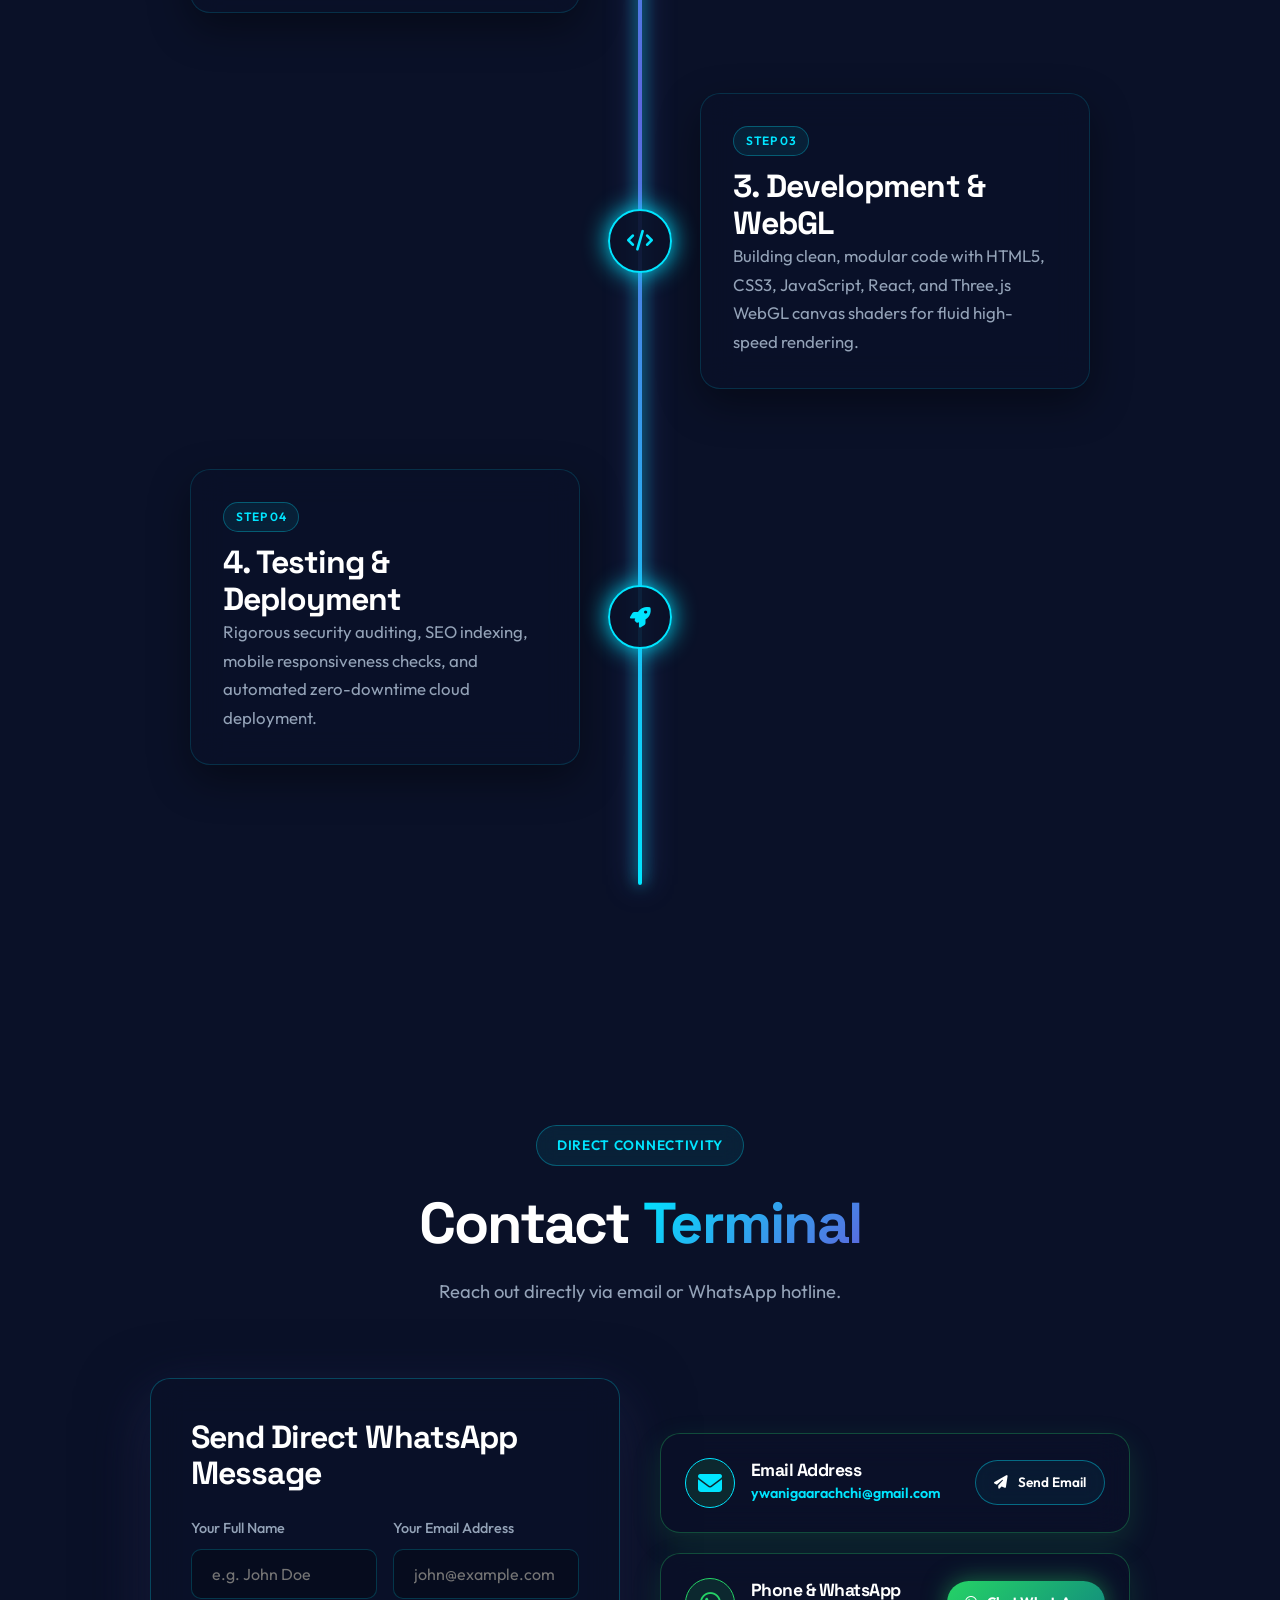
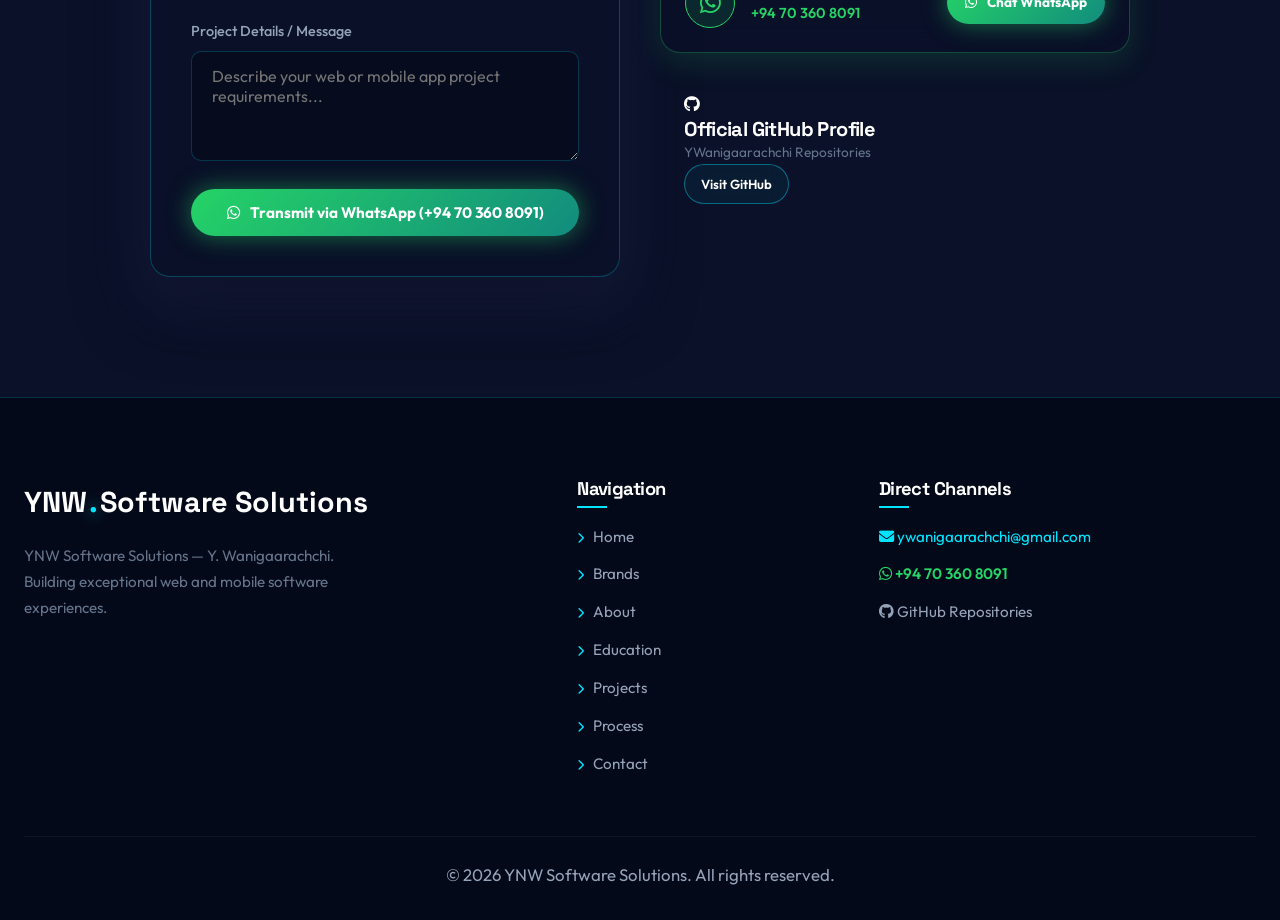
==== commit 71204360: "refactor: update page titles to Yasas Wanigaarachchi across site files" ====
--- a/index.html
+++ b/index.html
@@ -4,7 +4,7 @@
     <meta charset="UTF-8">
     <meta name="viewport" content="width=device-width, initial-scale=1.0">
     <meta name="description" content="YNW Software Solutions - Single Page Portfolio | Y. Wanigaarachchi - Lead Architect, Projects, Education, & Contact.">
-    <title>YNW Software Solutions | Y. Wanigaarachchi</title>
+    <title>Yasas Wanigaarachchi</title>
     
     <!-- Fonts & Icons -->
     <link rel="stylesheet" href="https://cdnjs.cloudflare.com/ajax/libs/font-awesome/6.4.0/css/all.min.css">
--- a/style.css
+++ b/style.css
@@ -2383,4 +2383,96 @@
 @keyframes spinRingReverse {
   0% { transform: rotate(360deg); }
   100% { transform: rotate(0deg); }
+}
+
+/* =====================================================
+   MOBILE NAVIGATION (BOTTOM DOCK & CENTERED TOP LOGO)
+   ===================================================== */
+.mobile-bottom-nav {
+  display: none;
+}
+
+@media screen and (max-width: 768px) {
+  /* Center YNW Logo on Mobile Top Header & Remove Top Nav Menu */
+  nav .nav-inner {
+    display: flex;
+    justify-content: center !important;
+    align-items: center;
+    width: 100%;
+    position: relative;
+  }
+
+  nav .logo {
+    margin: 0 auto !important;
+    text-align: center;
+    font-size: 1.6rem;
+  }
+
+  .nav-center-cluster,
+  .nav-contact-popout-btn,
+  .hamburger,
+  .mobile-menu {
+    display: none !important;
+  }
+
+  /* Floating Bottom Mobile Nav Dock */
+  .mobile-bottom-nav {
+    display: flex !important;
+    justify-content: space-around;
+    align-items: center;
+    position: fixed;
+    bottom: 16px;
+    left: 50%;
+    transform: translateX(-50%);
+    width: 92%;
+    max-width: 440px;
+    height: 64px;
+    background: rgba(10, 16, 32, 0.92);
+    backdrop-filter: blur(20px);
+    -webkit-backdrop-filter: blur(20px);
+    border: 1px solid rgba(0, 229, 255, 0.35);
+    border-radius: 35px;
+    box-shadow: 0 10px 30px rgba(0, 0, 0, 0.8), 0 0 25px rgba(0, 229, 255, 0.25);
+    z-index: 9999;
+    padding: 0 12px;
+  }
+
+  .mobile-nav-item {
+    display: flex;
+    flex-direction: column;
+    align-items: center;
+    justify-content: center;
+    color: var(--text-secondary);
+    font-size: 0.7rem;
+    font-weight: 600;
+    gap: 3px;
+    text-decoration: none;
+    transition: all 0.3s cubic-bezier(0.16, 1, 0.3, 1);
+    padding: 6px 10px;
+    border-radius: 20px;
+    flex: 1;
+    text-align: center;
+  }
+
+  .mobile-nav-item i {
+    font-size: 1.2rem;
+    transition: transform 0.3s ease;
+  }
+
+  .mobile-nav-item.active,
+  .mobile-nav-item:hover {
+    color: var(--neon-cyan);
+    background: rgba(0, 229, 255, 0.12);
+  }
+
+  .mobile-nav-item.active i {
+    transform: translateY(-2px);
+    color: var(--neon-cyan);
+    filter: drop-shadow(0 0 8px var(--neon-cyan));
+  }
+
+  /* Give space at bottom of page for floating nav */
+  body {
+    padding-bottom: 70px;
+  }
 }
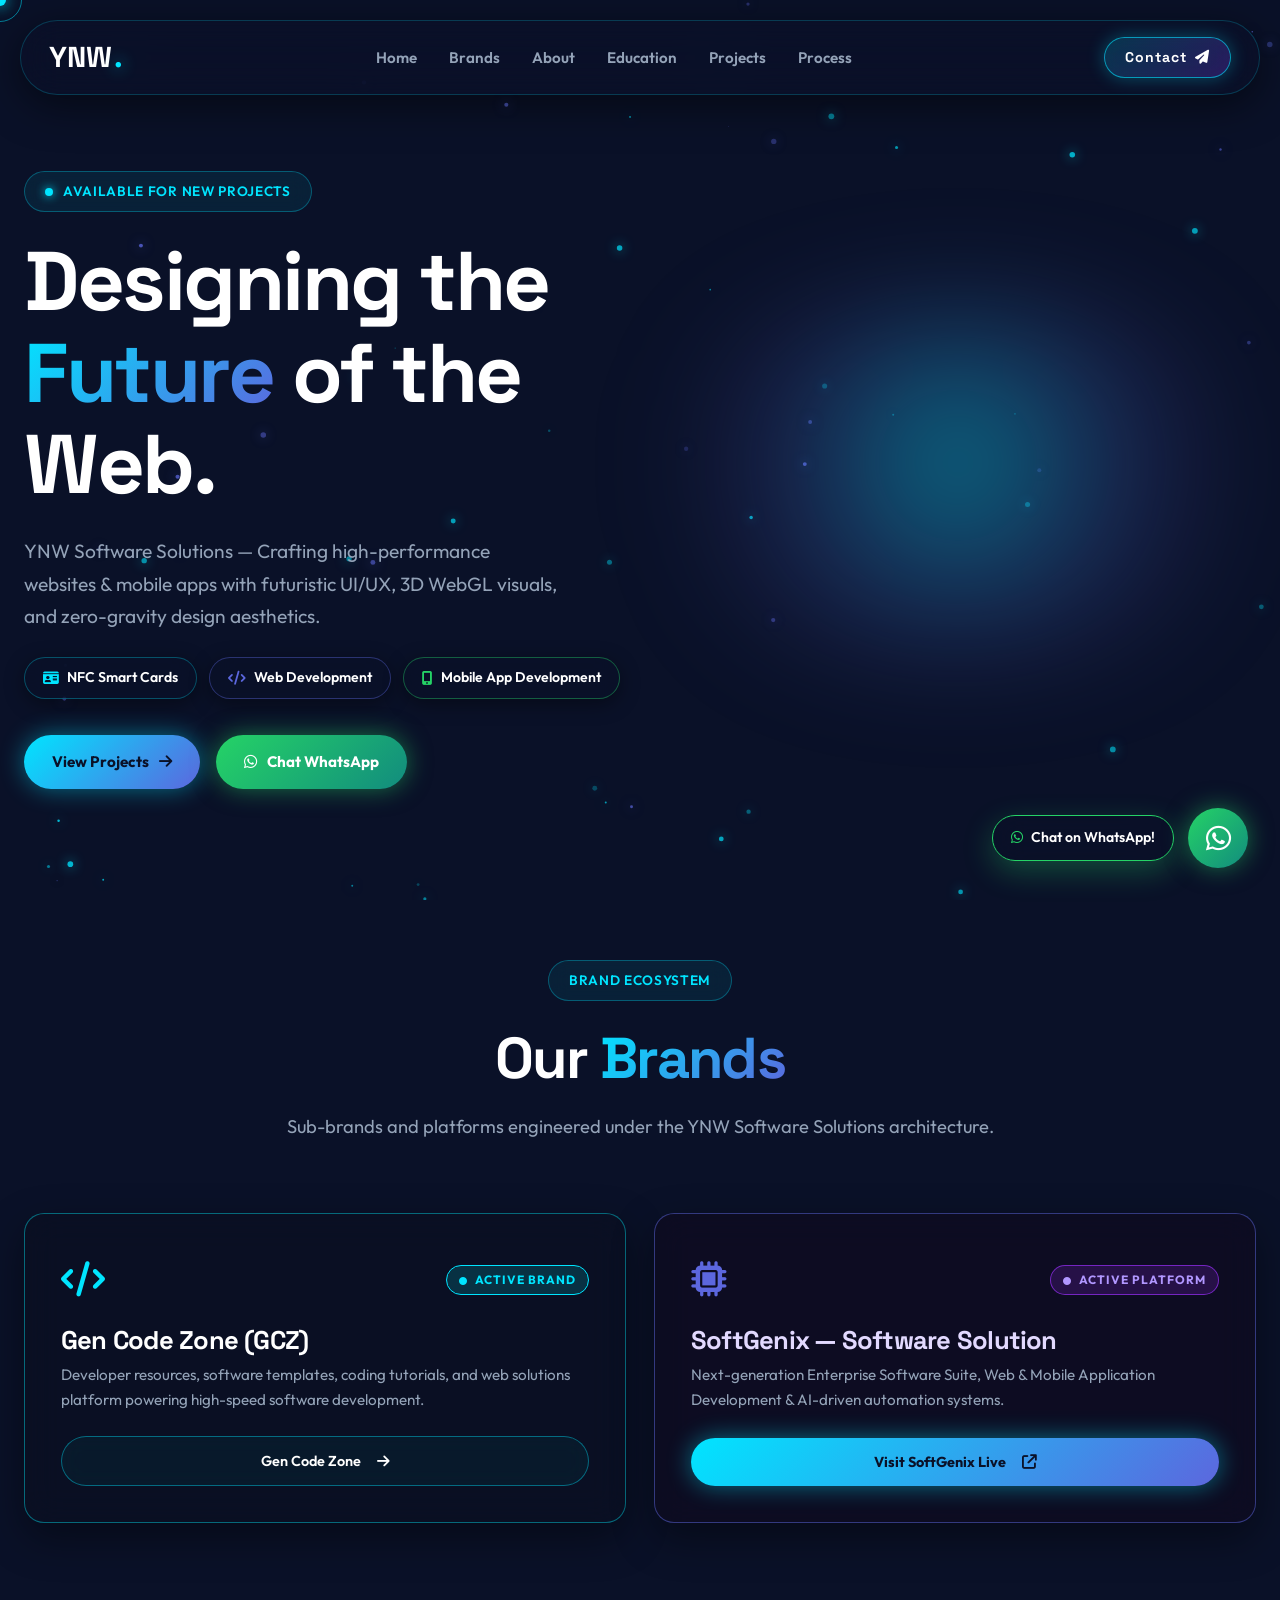
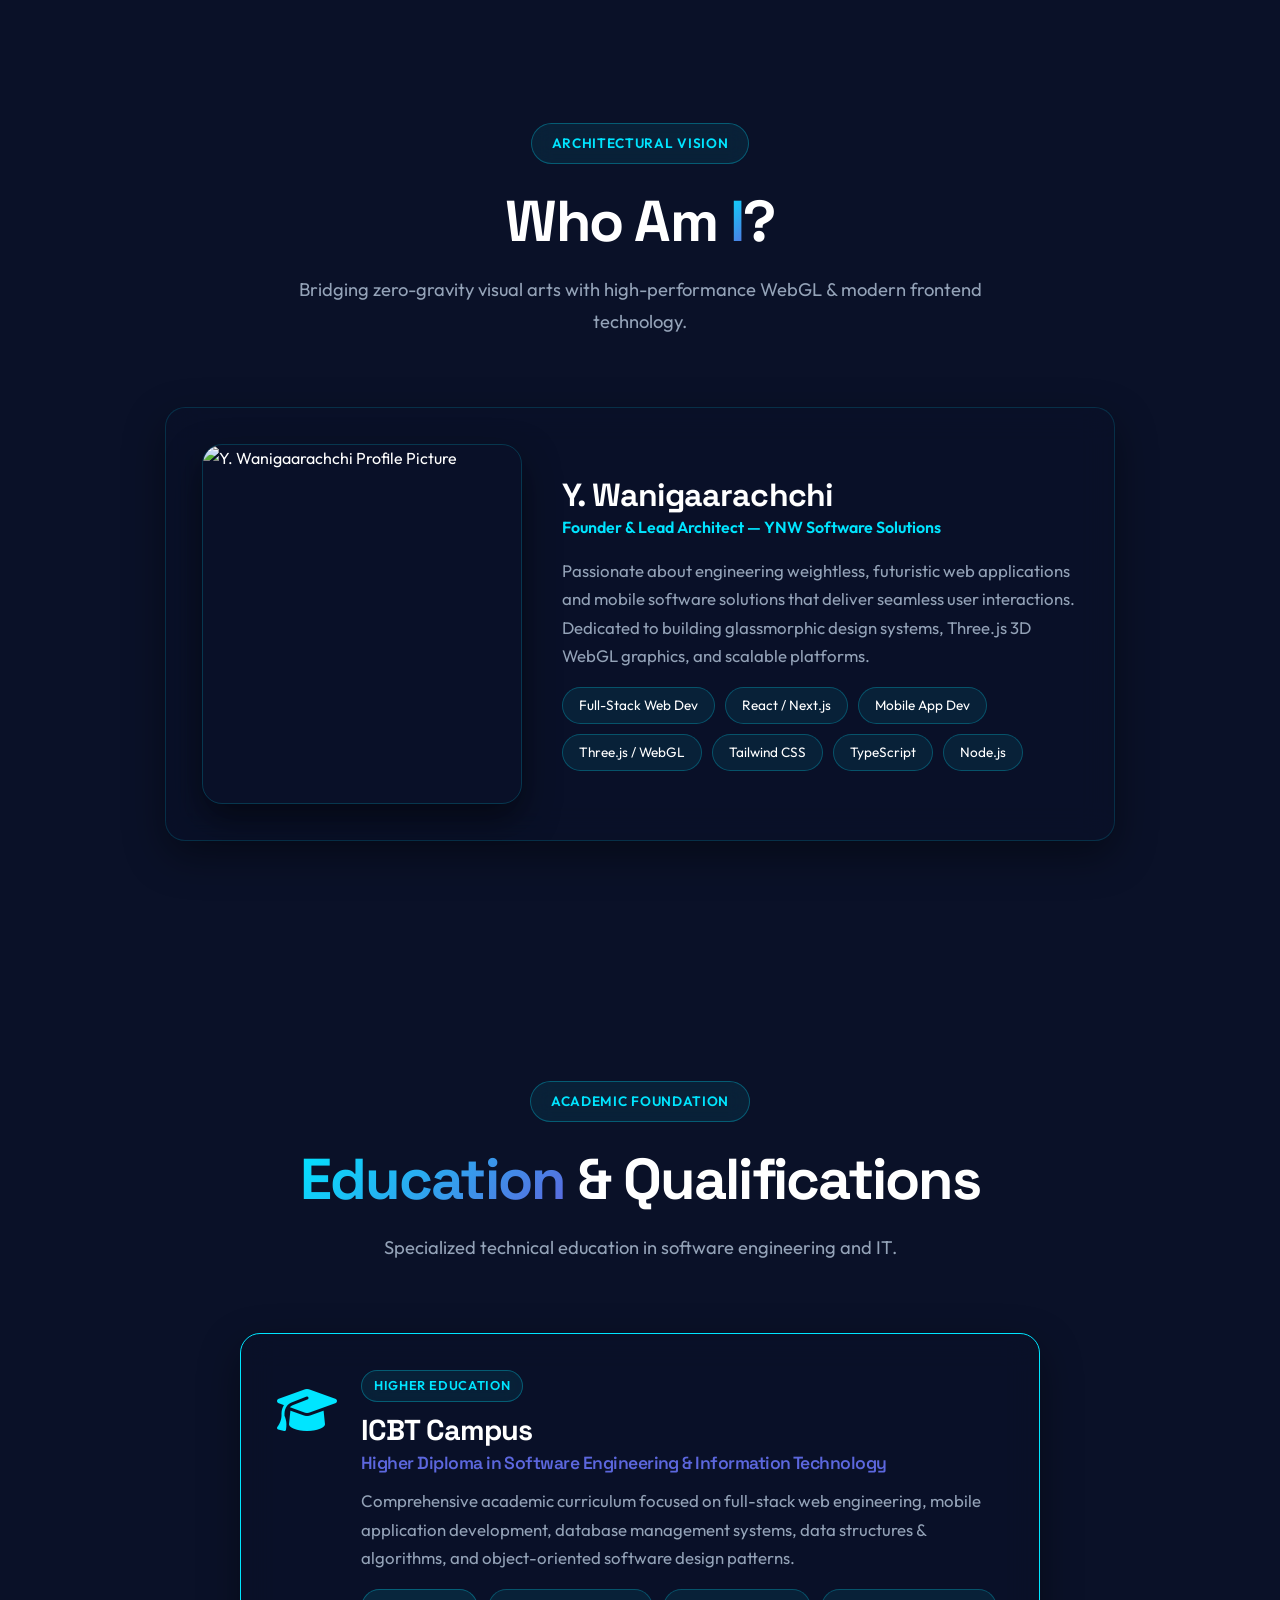
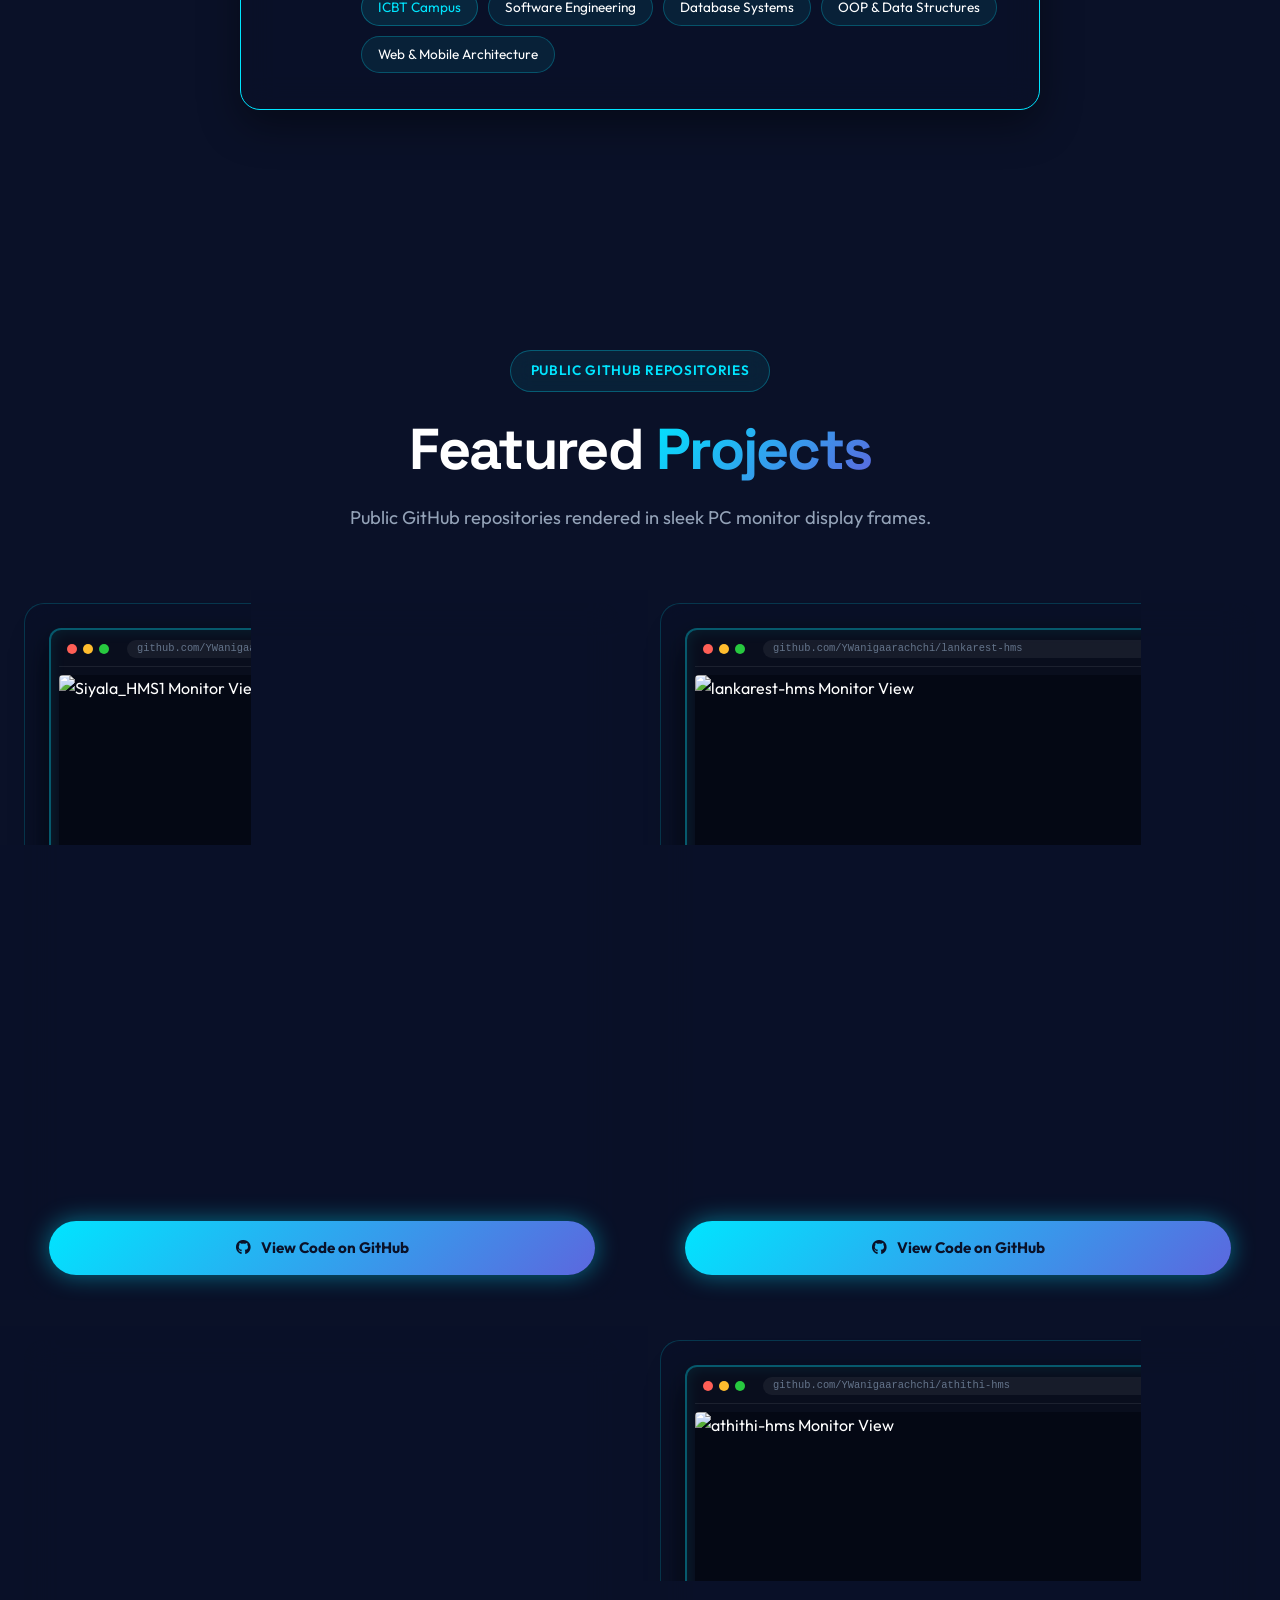
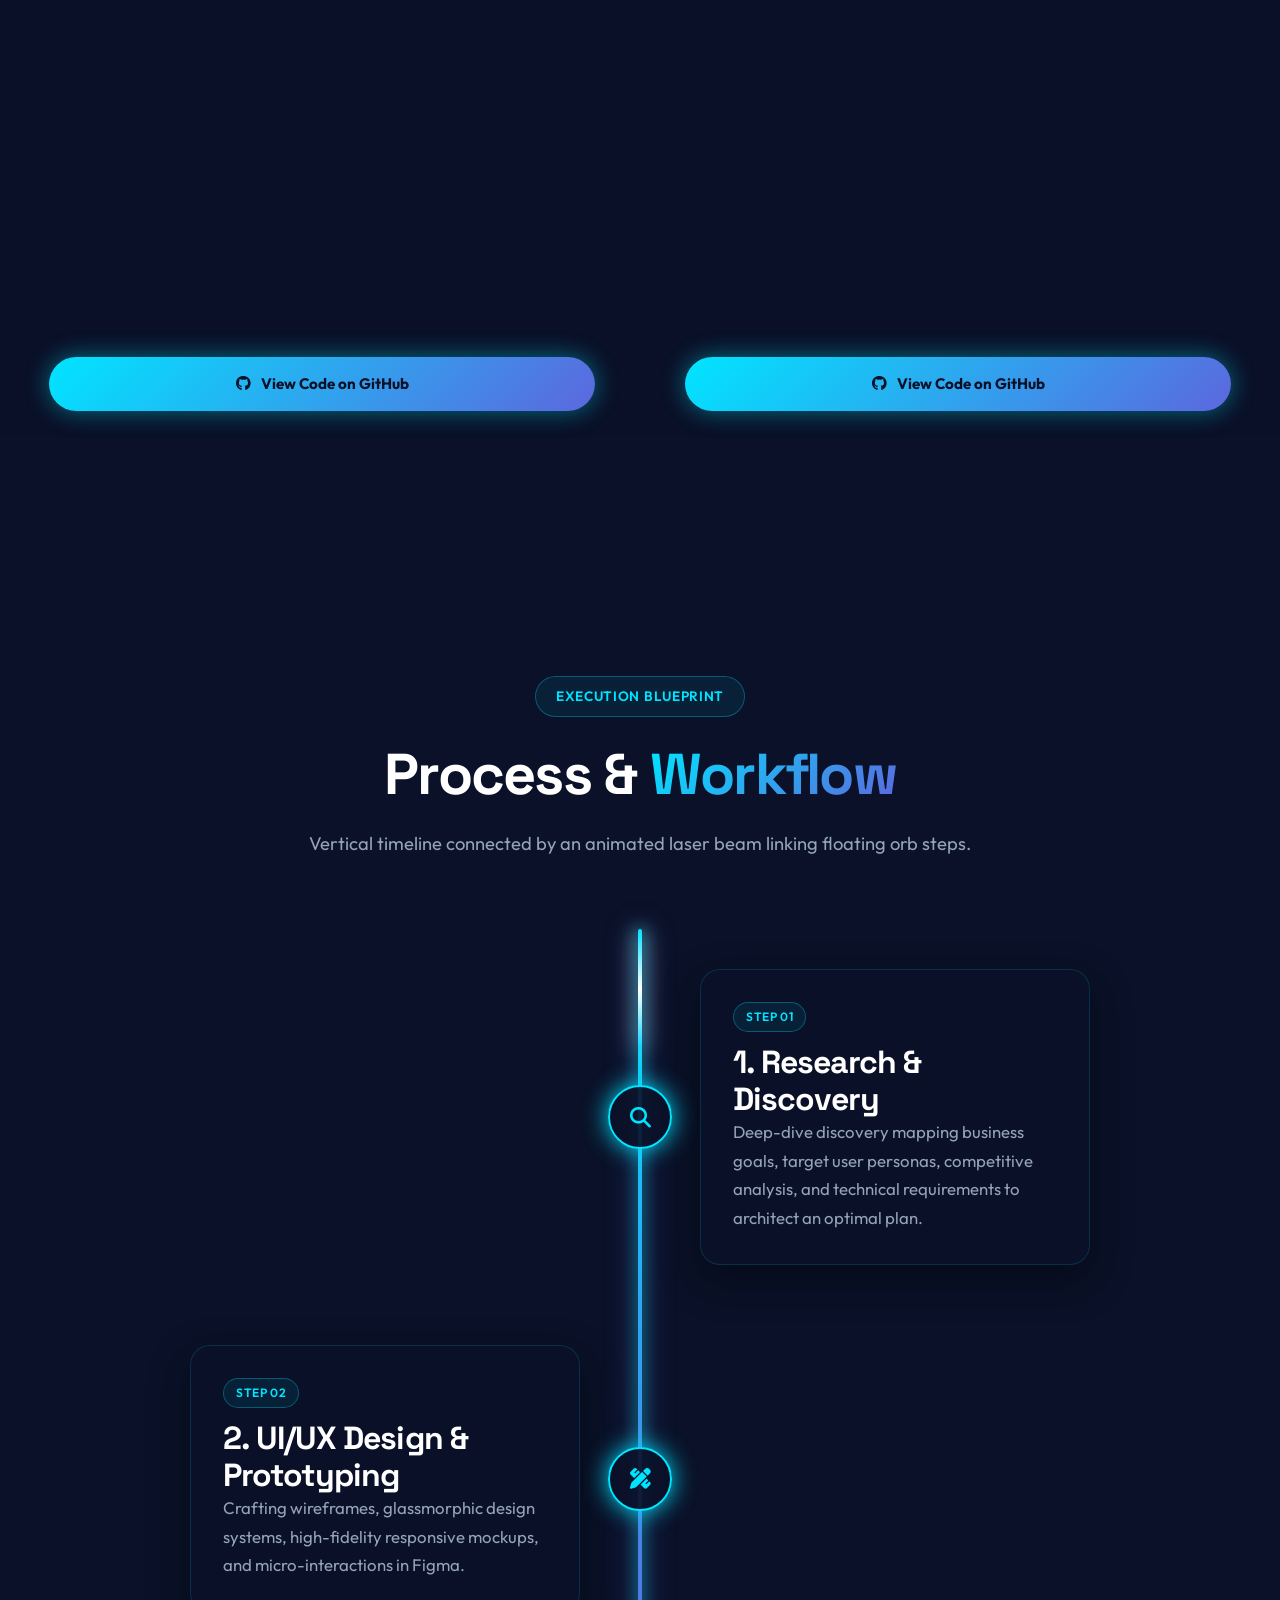
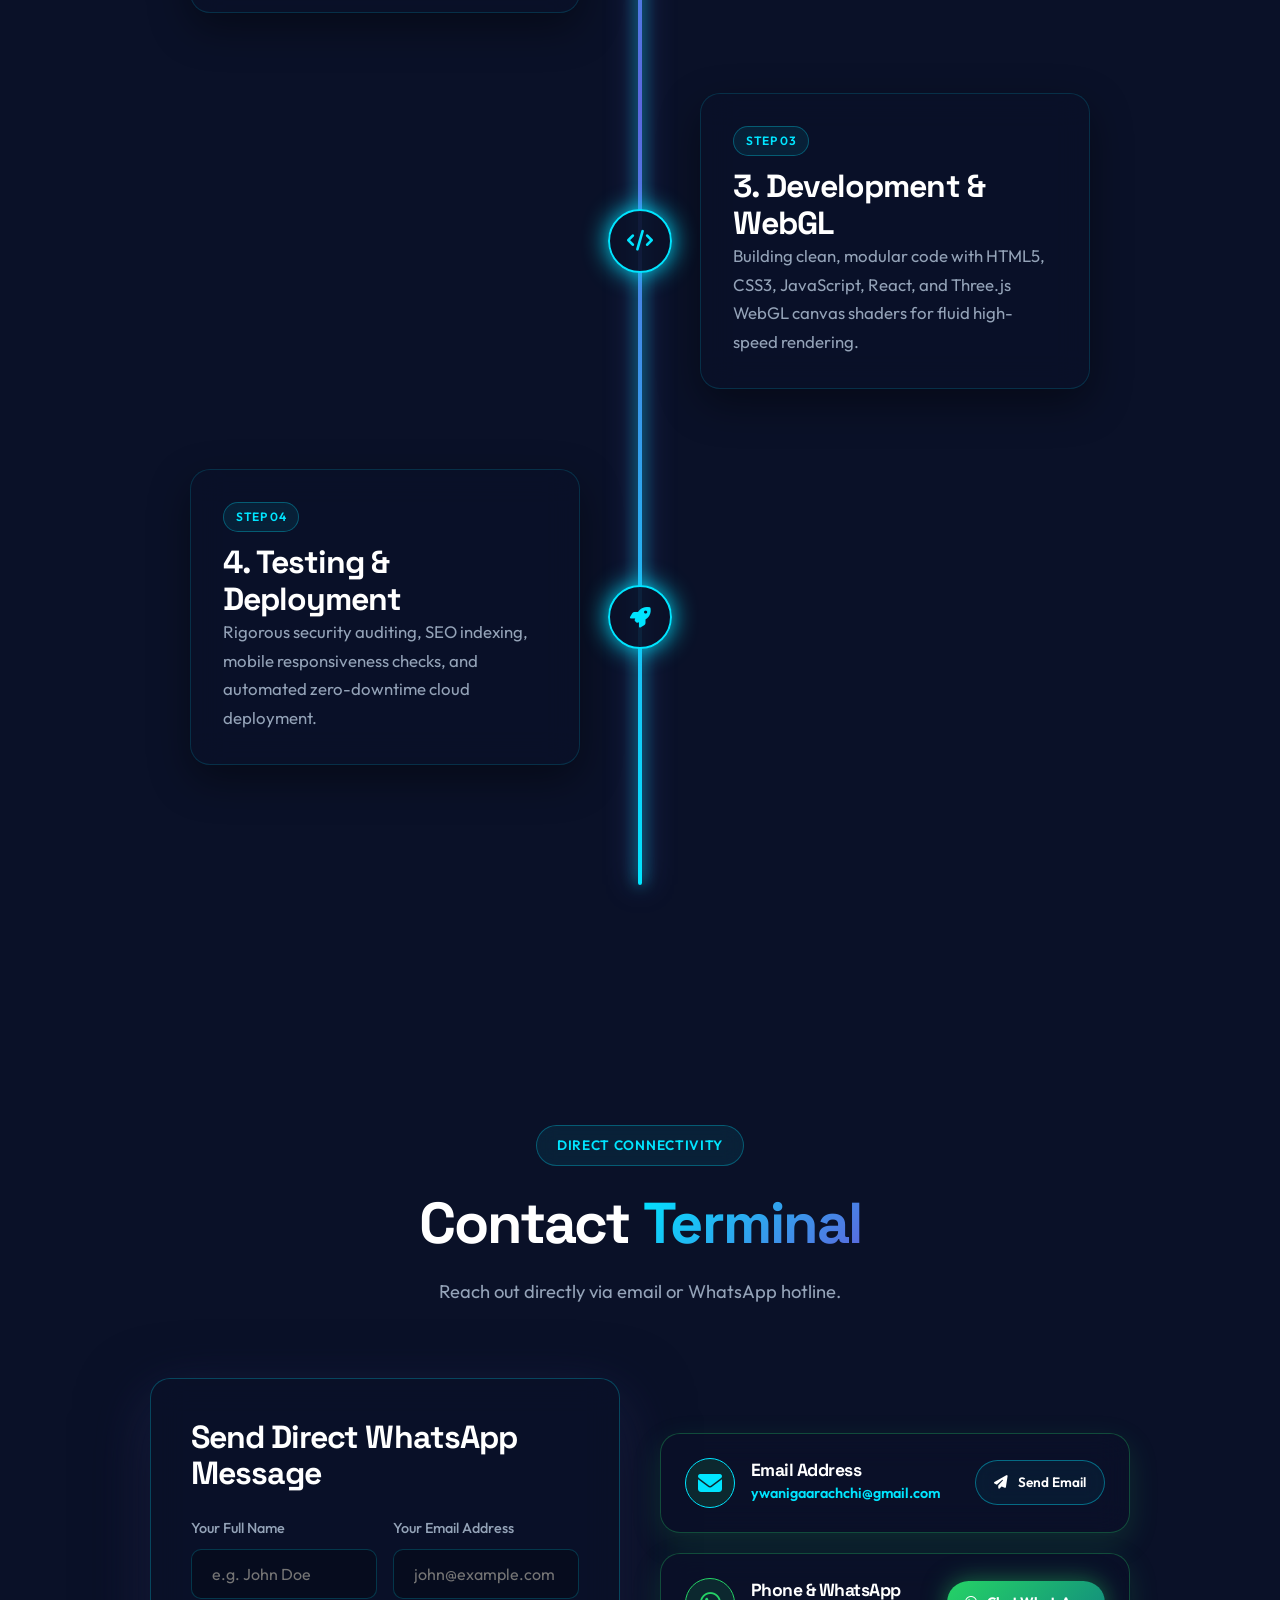
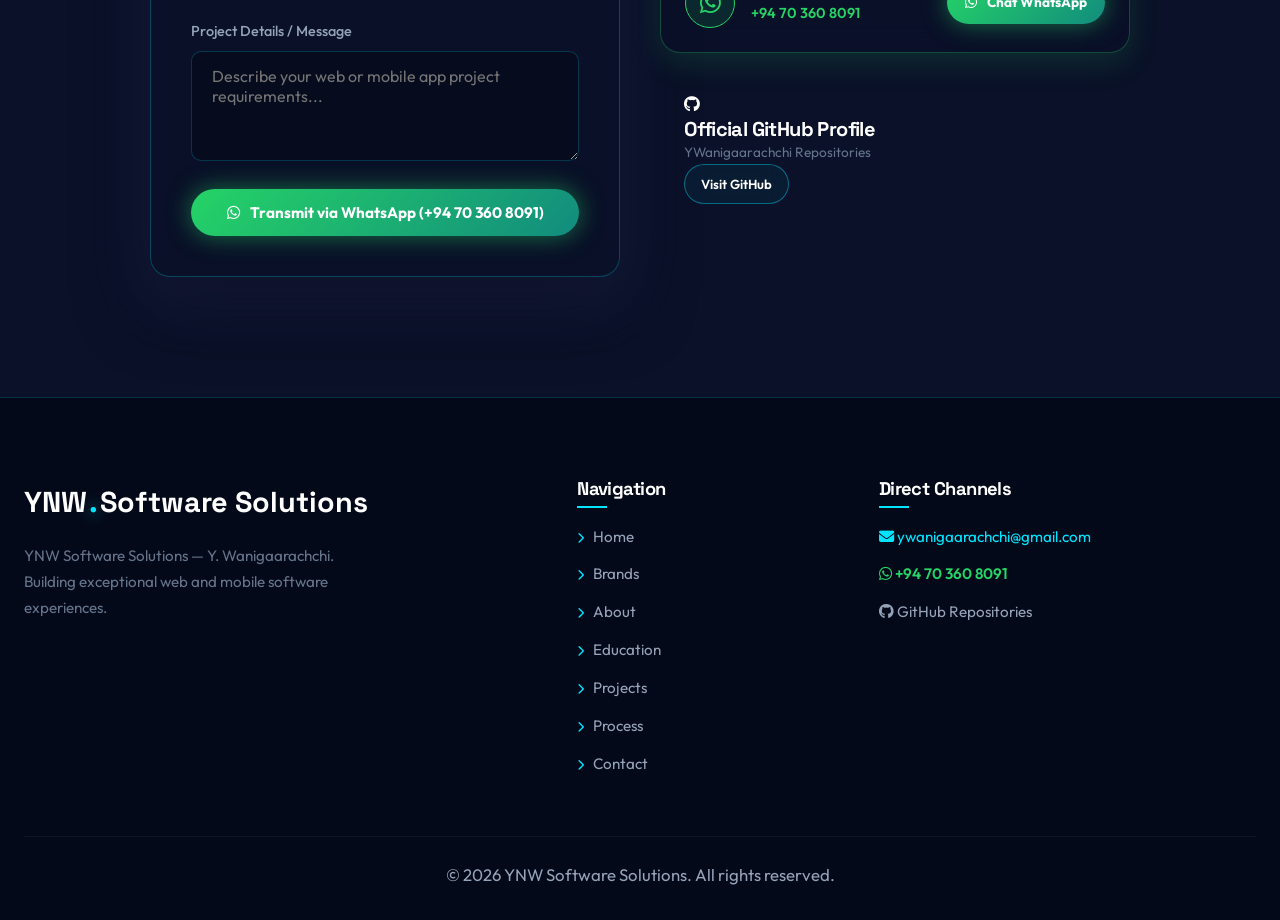
==== commit 1c16acbe: "fix: update SoftGenix external link URL to softgenix.lk" ====
--- a/index.html
+++ b/index.html
@@ -143,7 +143,7 @@
                     <h3 style="font-size:1.6rem; margin-bottom:8px; color:#e2d9ff;">SoftGenix — Software Solution</h3>
                     <p style="font-size:0.95rem; color:var(--text-secondary); line-height:1.6; margin-bottom:24px;">Next-generation Enterprise Software Suite, Web & Mobile Application Development & AI-driven automation systems.</p>
                 </div>
-                <a href="https://softgenix.pages.dev/" target="_blank" class="btn btn-cyan" style="text-align:center; padding:12px 20px; font-size:0.9rem; margin-top:auto;">
+                <a href="https://softgenix.lk/" target="_blank" class="btn btn-cyan" style="text-align:center; padding:12px 20px; font-size:0.9rem; margin-top:auto;">
                     Visit SoftGenix Live <i class="fa-solid fa-arrow-up-right-from-square" style="margin-left:6px;"></i>
                 </a>
             </div>
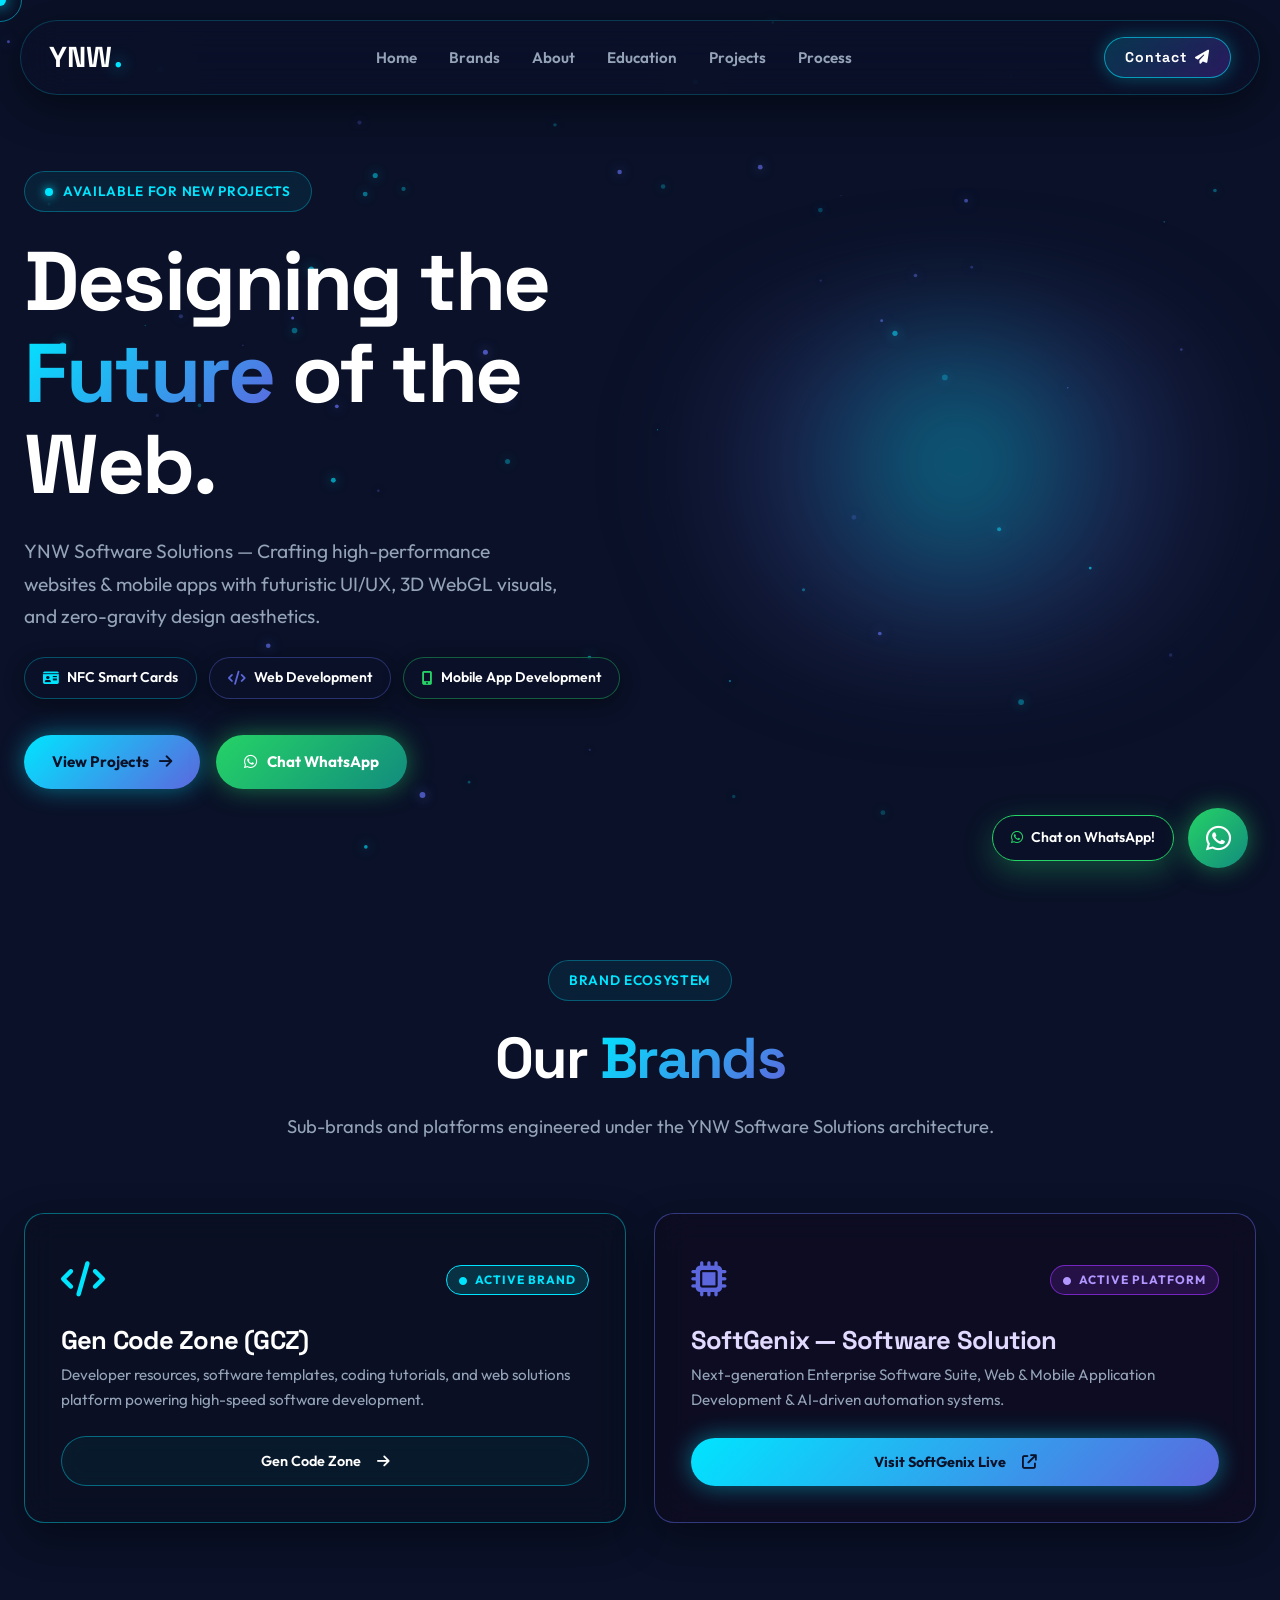
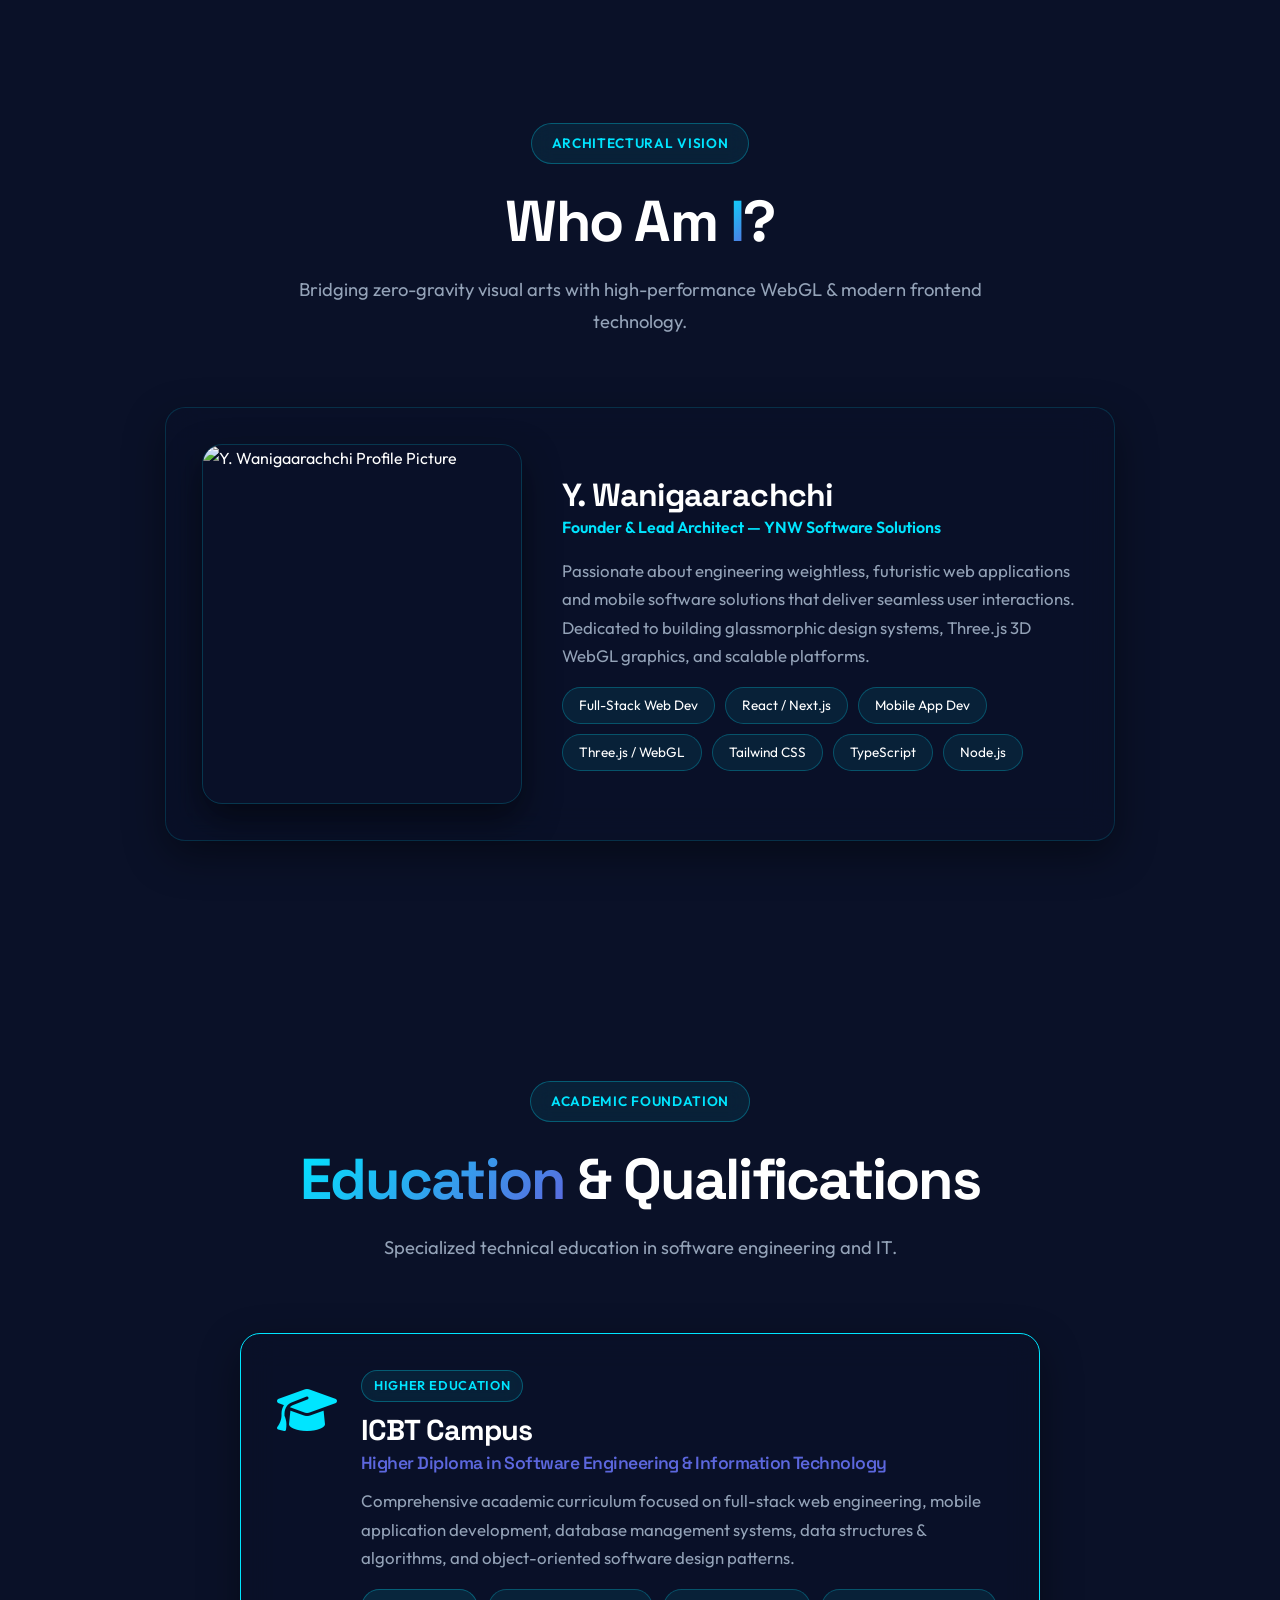
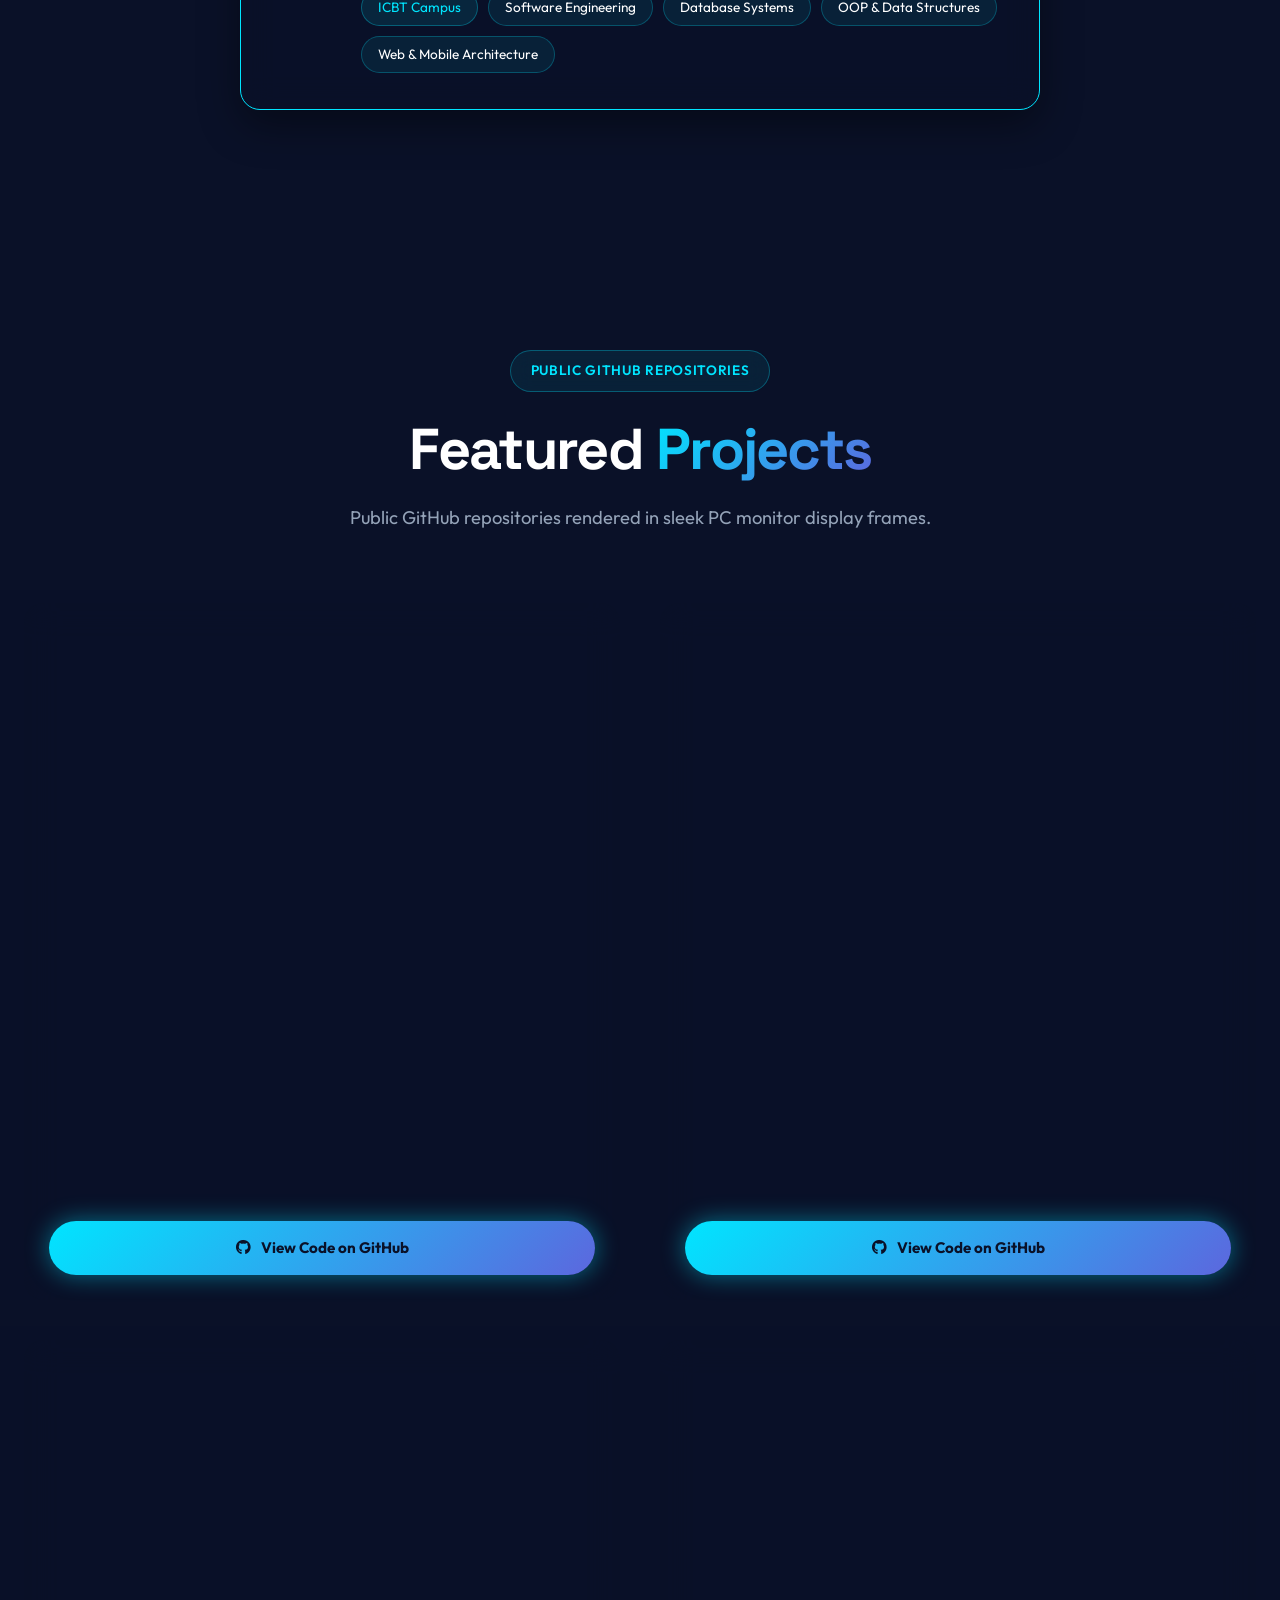
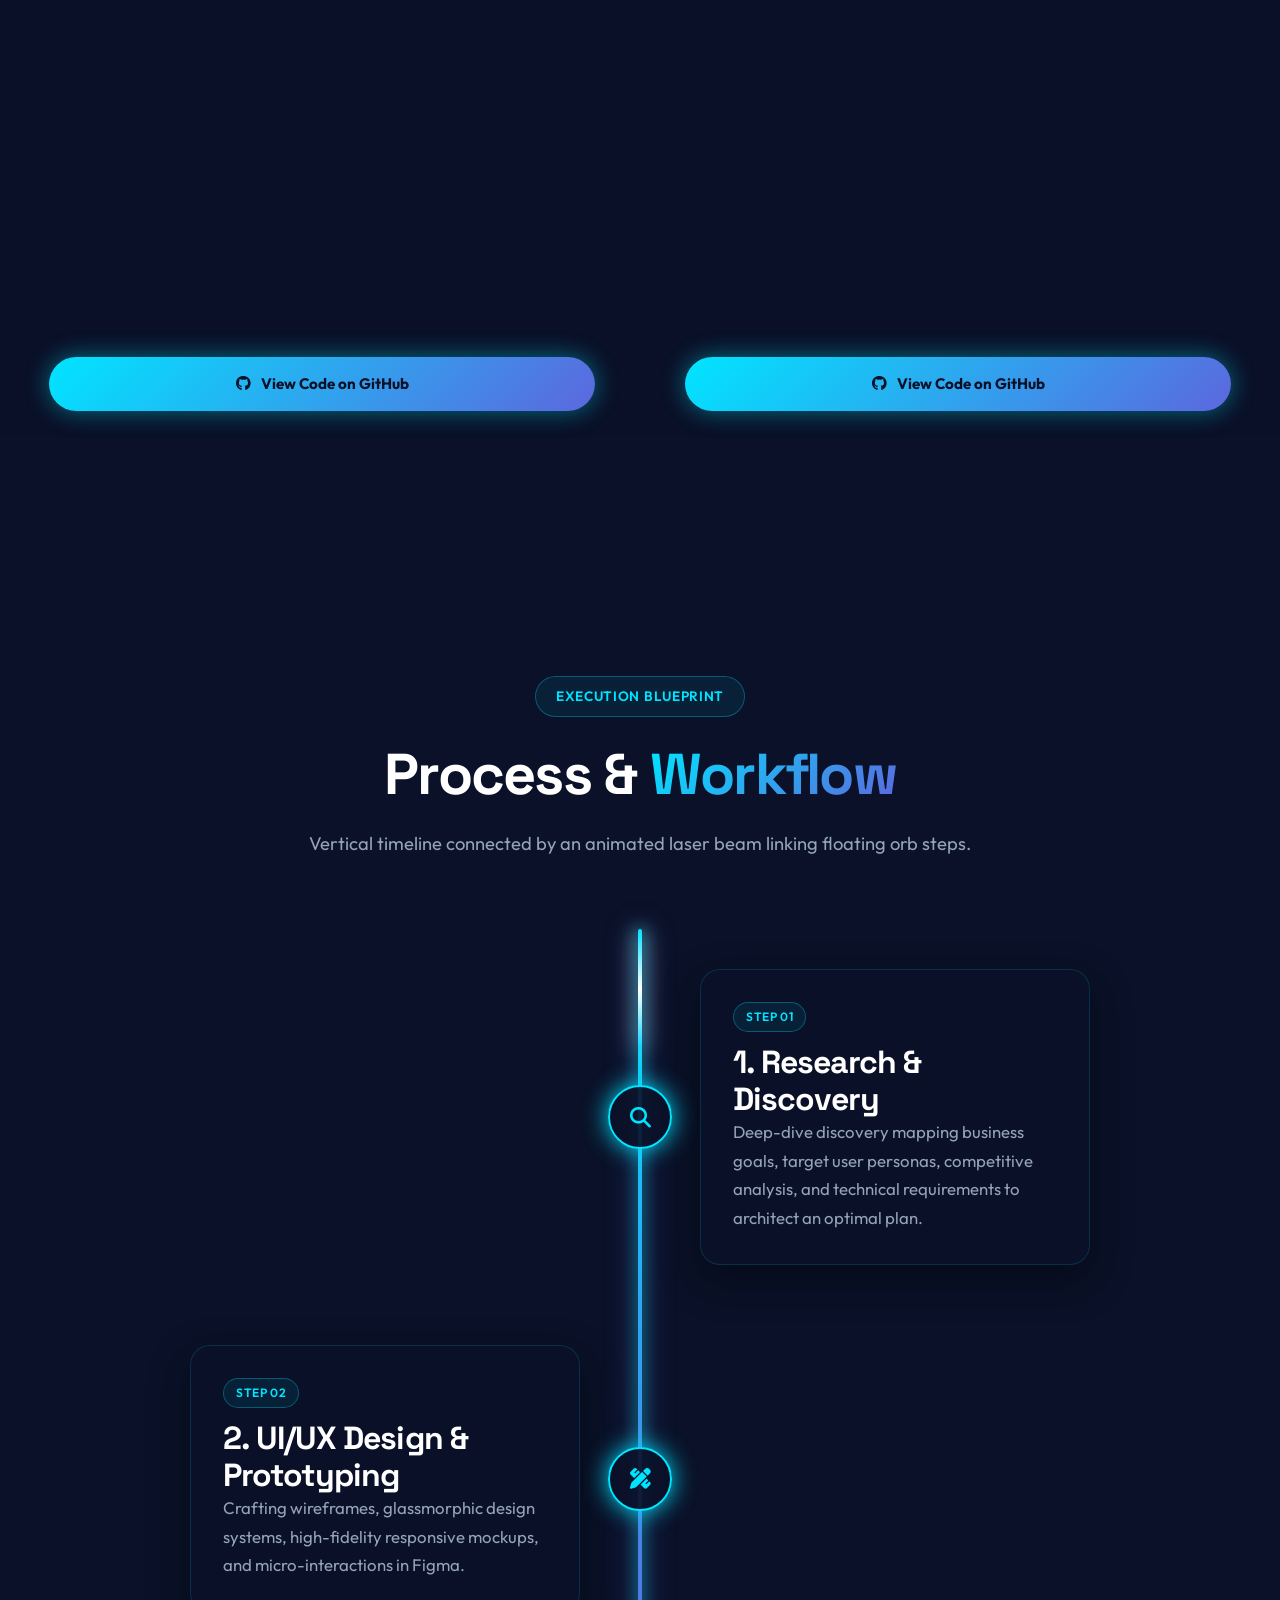
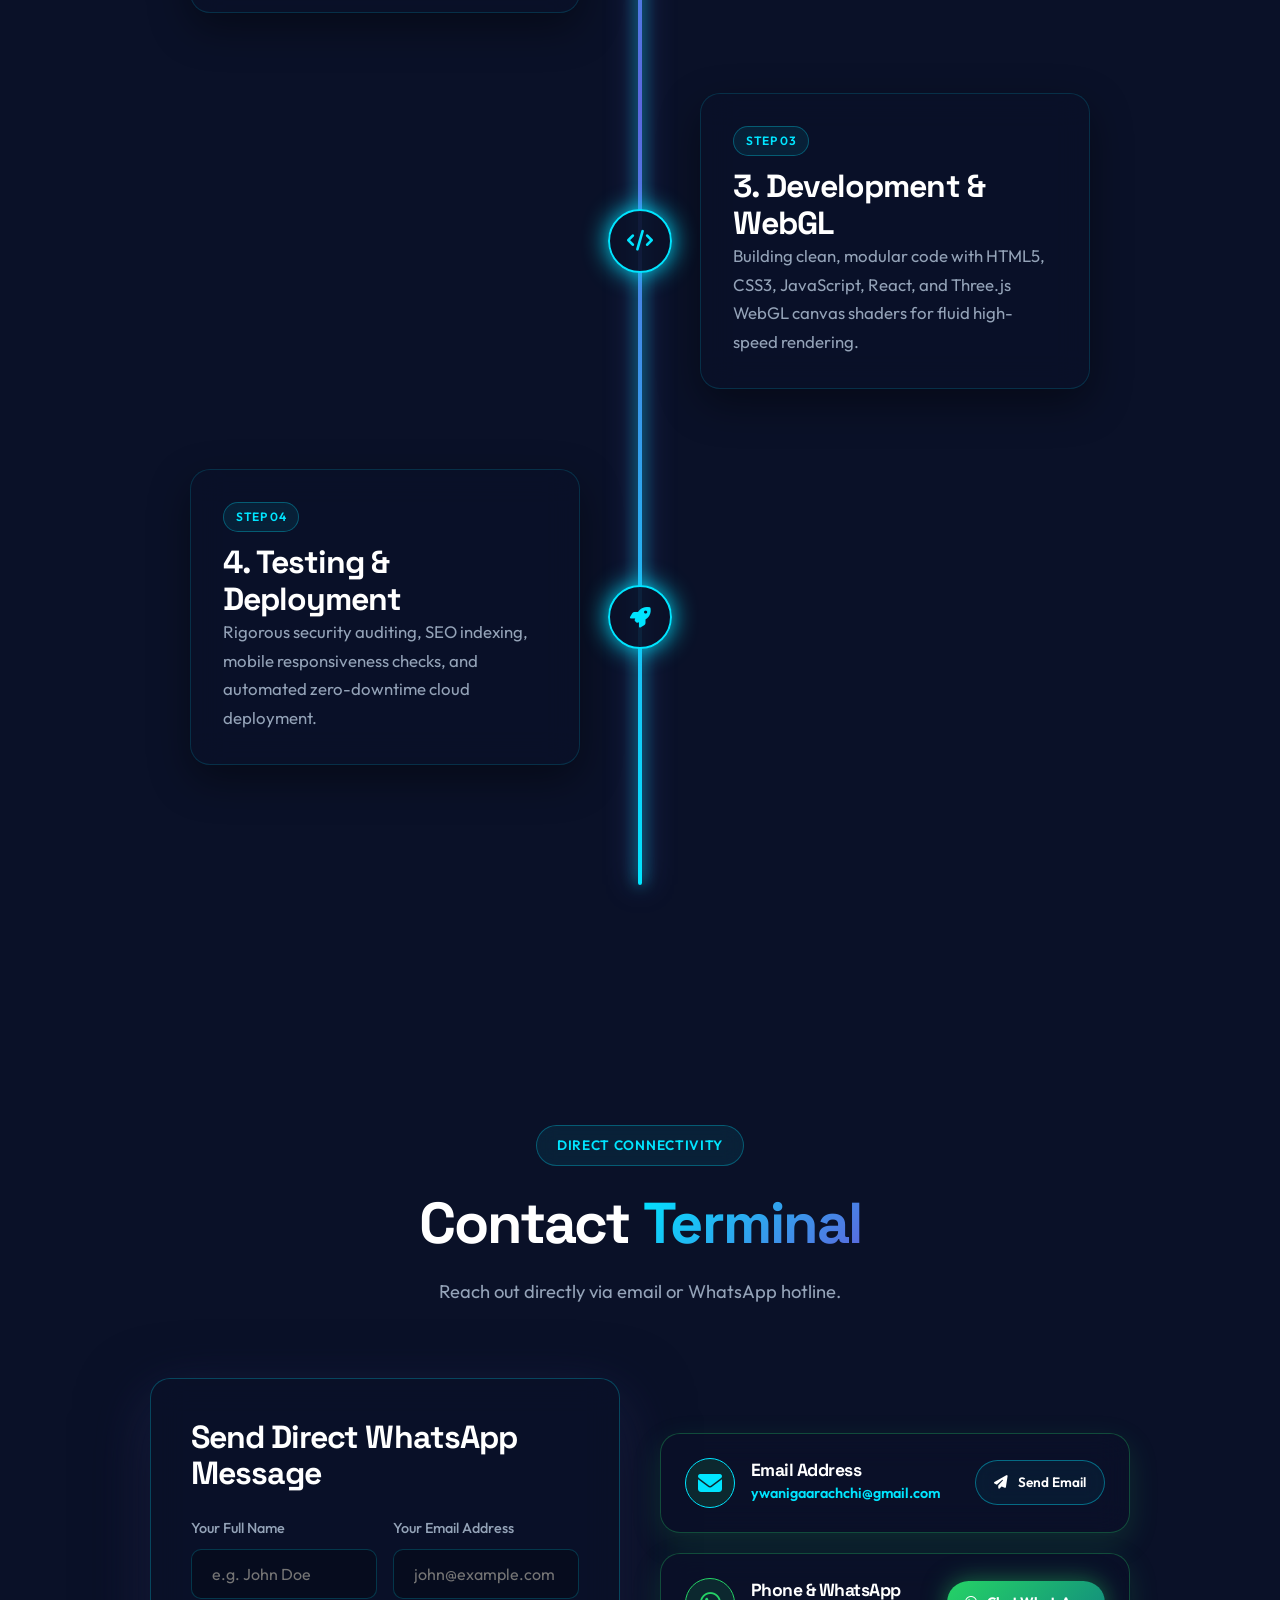
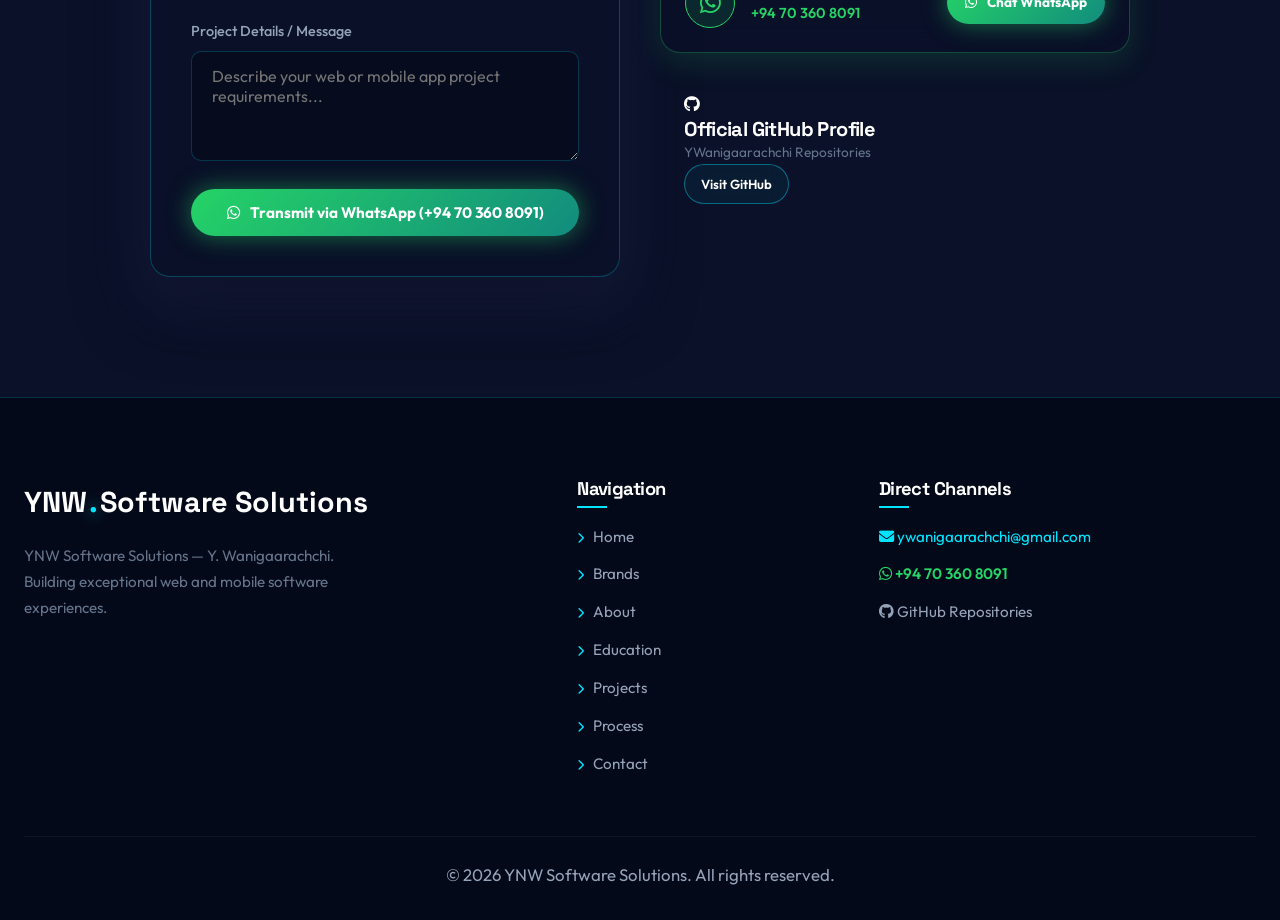
==== commit 66d33d47: "fix: remove trailing slash from SoftGenix website URL in index.html" ====
--- a/index.html
+++ b/index.html
@@ -143,7 +143,7 @@
                     <h3 style="font-size:1.6rem; margin-bottom:8px; color:#e2d9ff;">SoftGenix — Software Solution</h3>
                     <p style="font-size:0.95rem; color:var(--text-secondary); line-height:1.6; margin-bottom:24px;">Next-generation Enterprise Software Suite, Web & Mobile Application Development & AI-driven automation systems.</p>
                 </div>
-                <a href="https://softgenix.lk/" target="_blank" class="btn btn-cyan" style="text-align:center; padding:12px 20px; font-size:0.9rem; margin-top:auto;">
+                <a href="https://softgenix.lk" target="_blank" class="btn btn-cyan" style="text-align:center; padding:12px 20px; font-size:0.9rem; margin-top:auto;">
                     Visit SoftGenix Live <i class="fa-solid fa-arrow-up-right-from-square" style="margin-left:6px;"></i>
                 </a>
             </div>
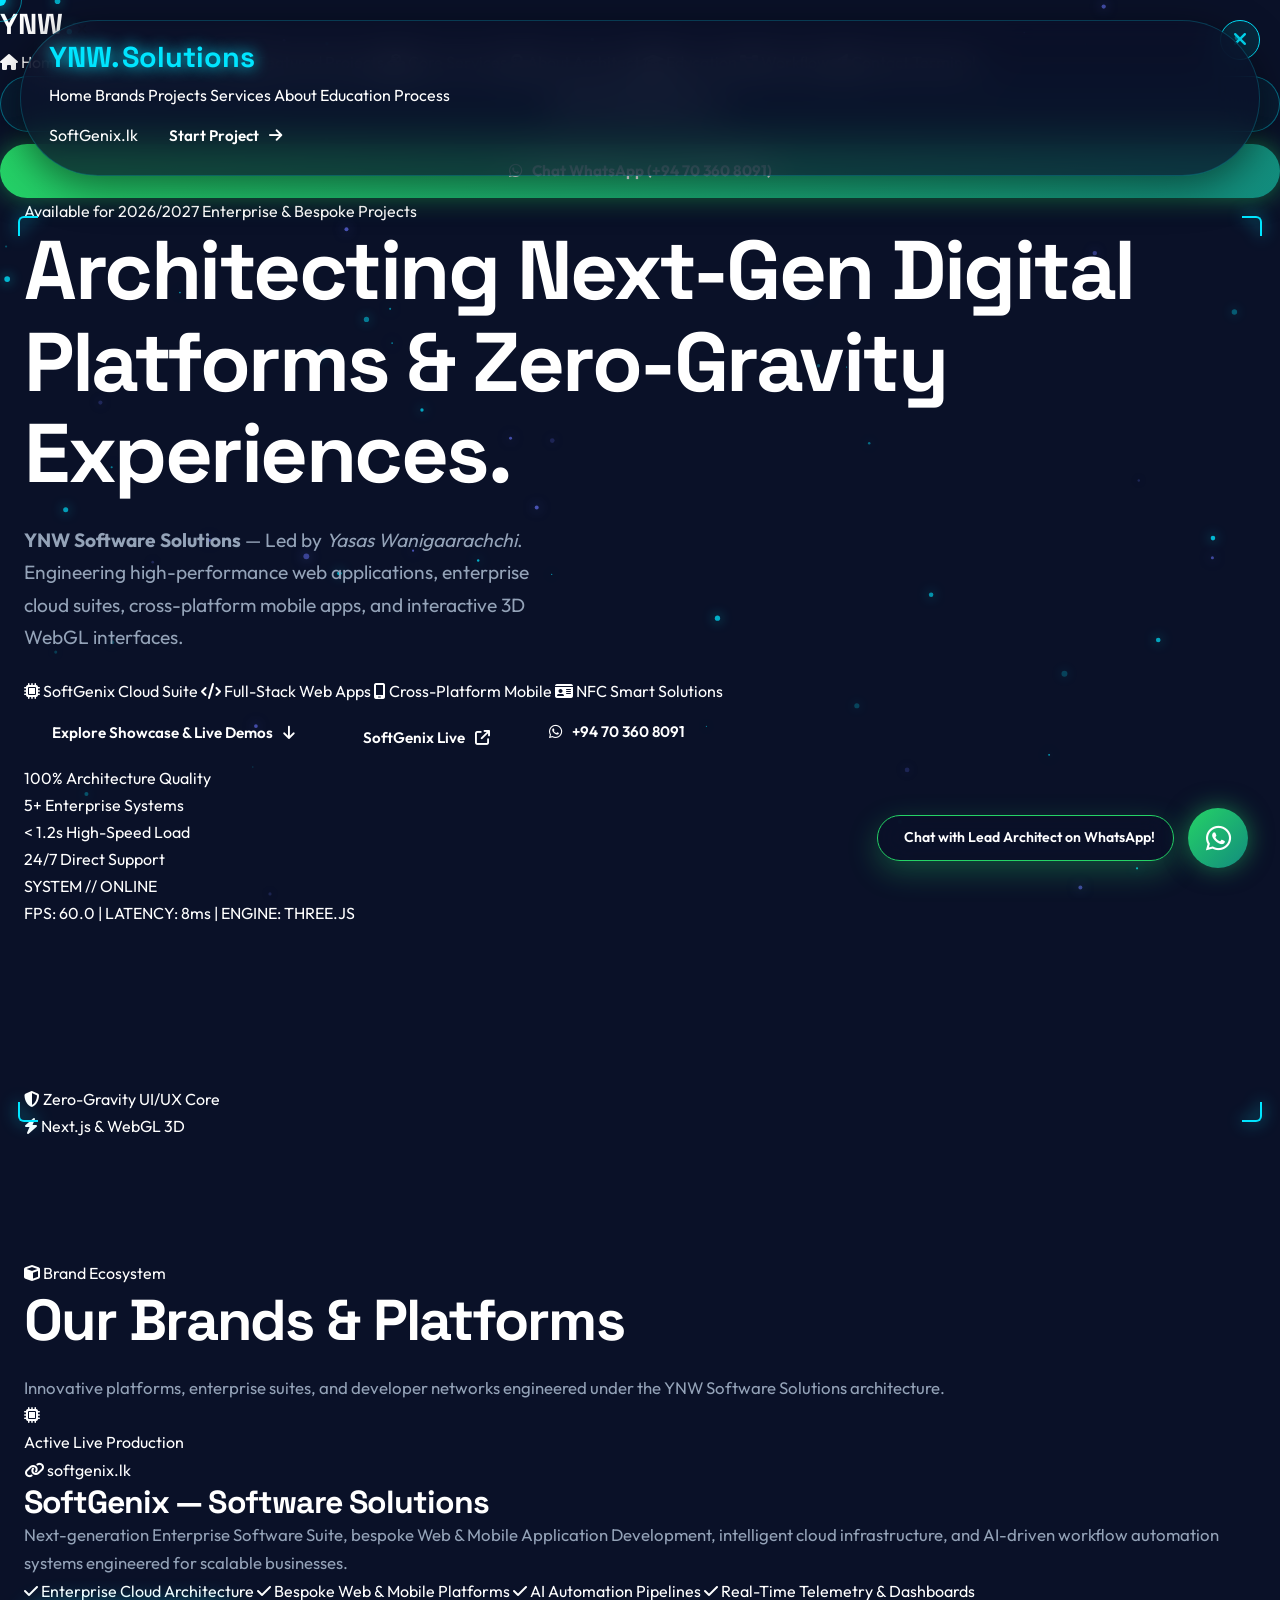
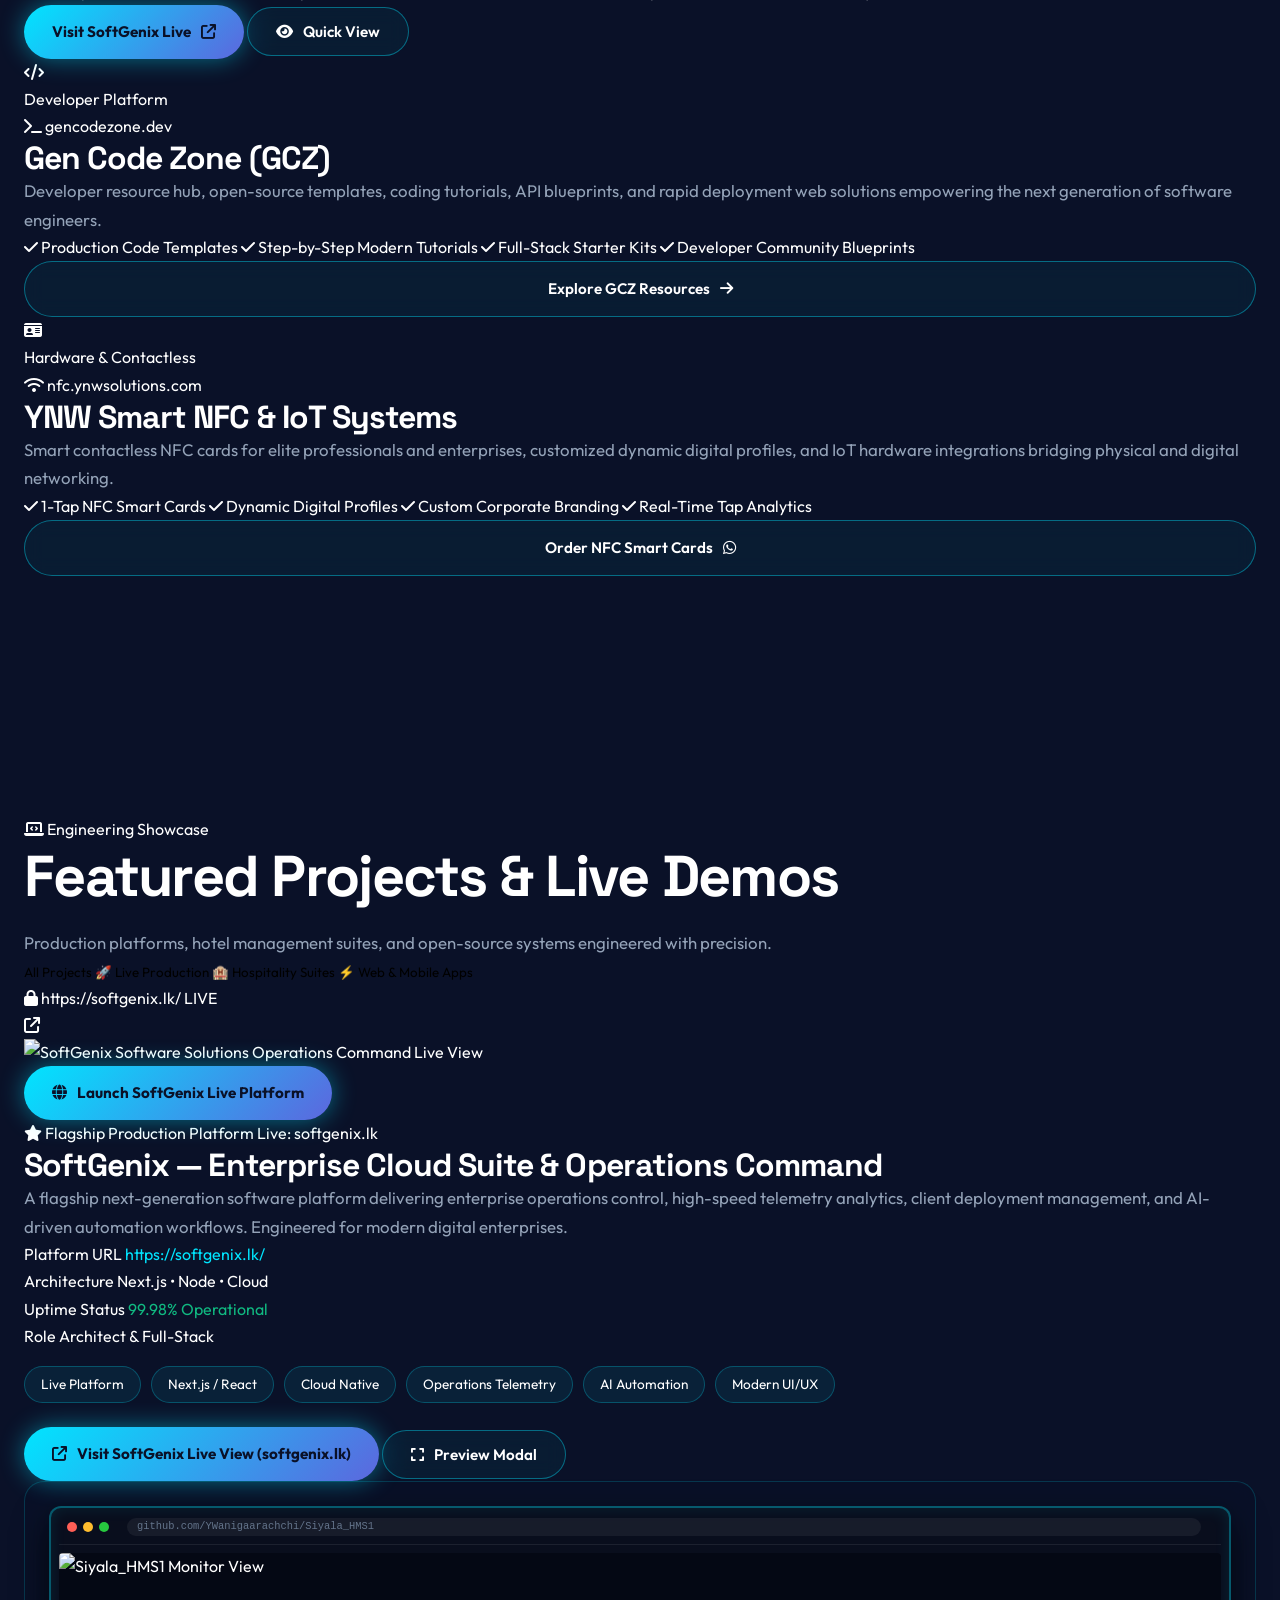
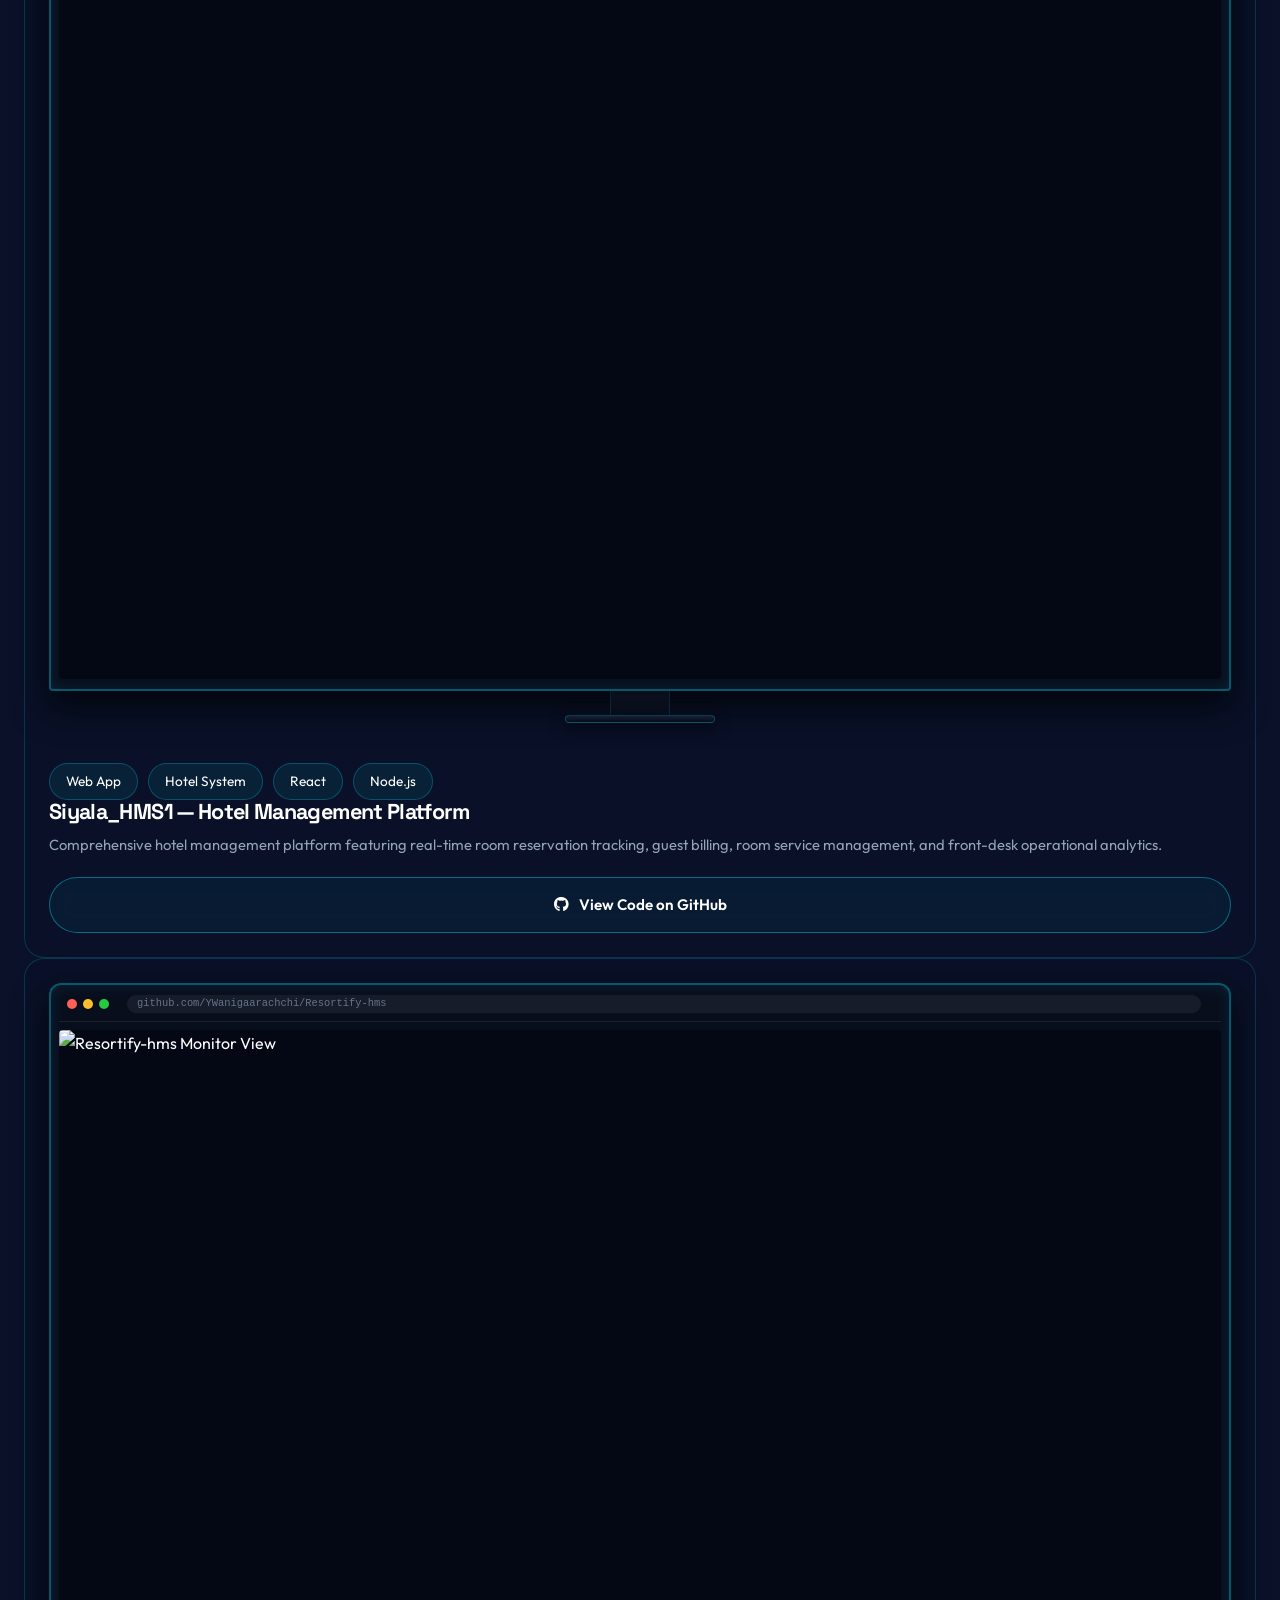
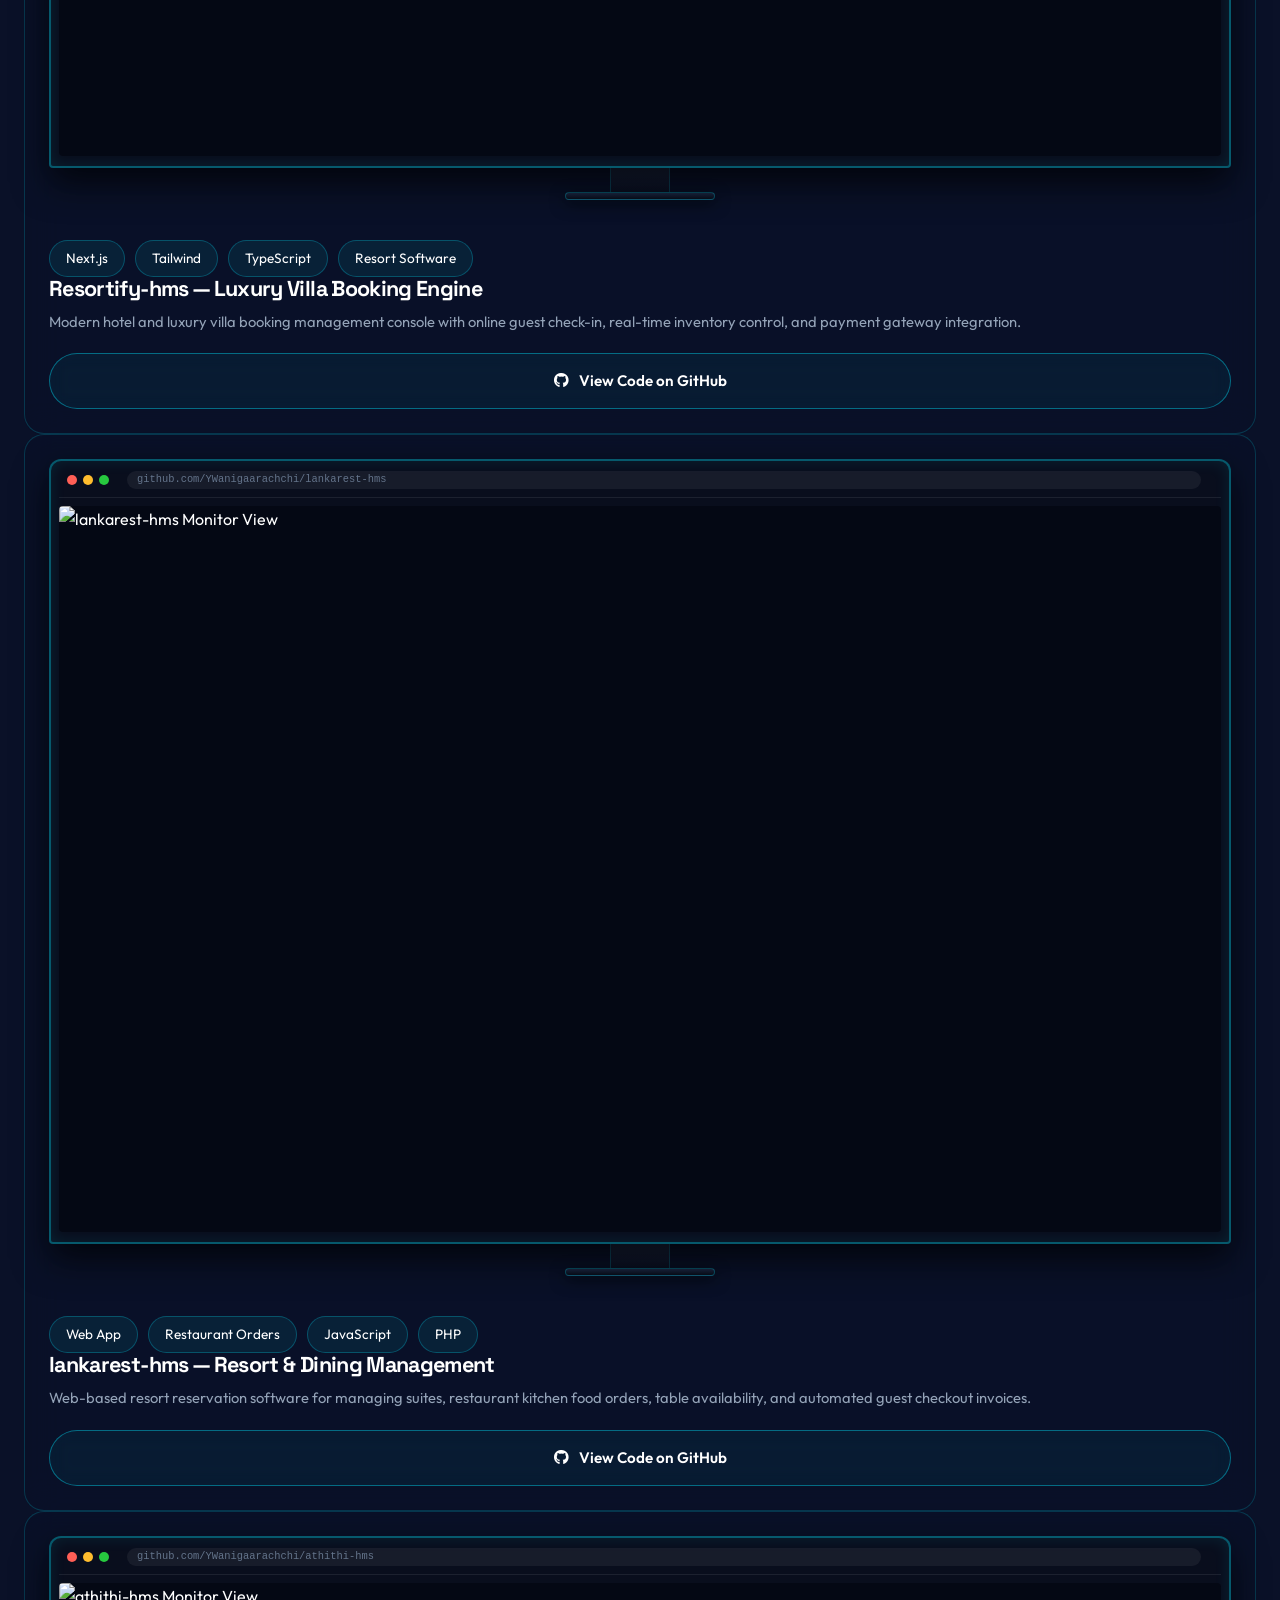
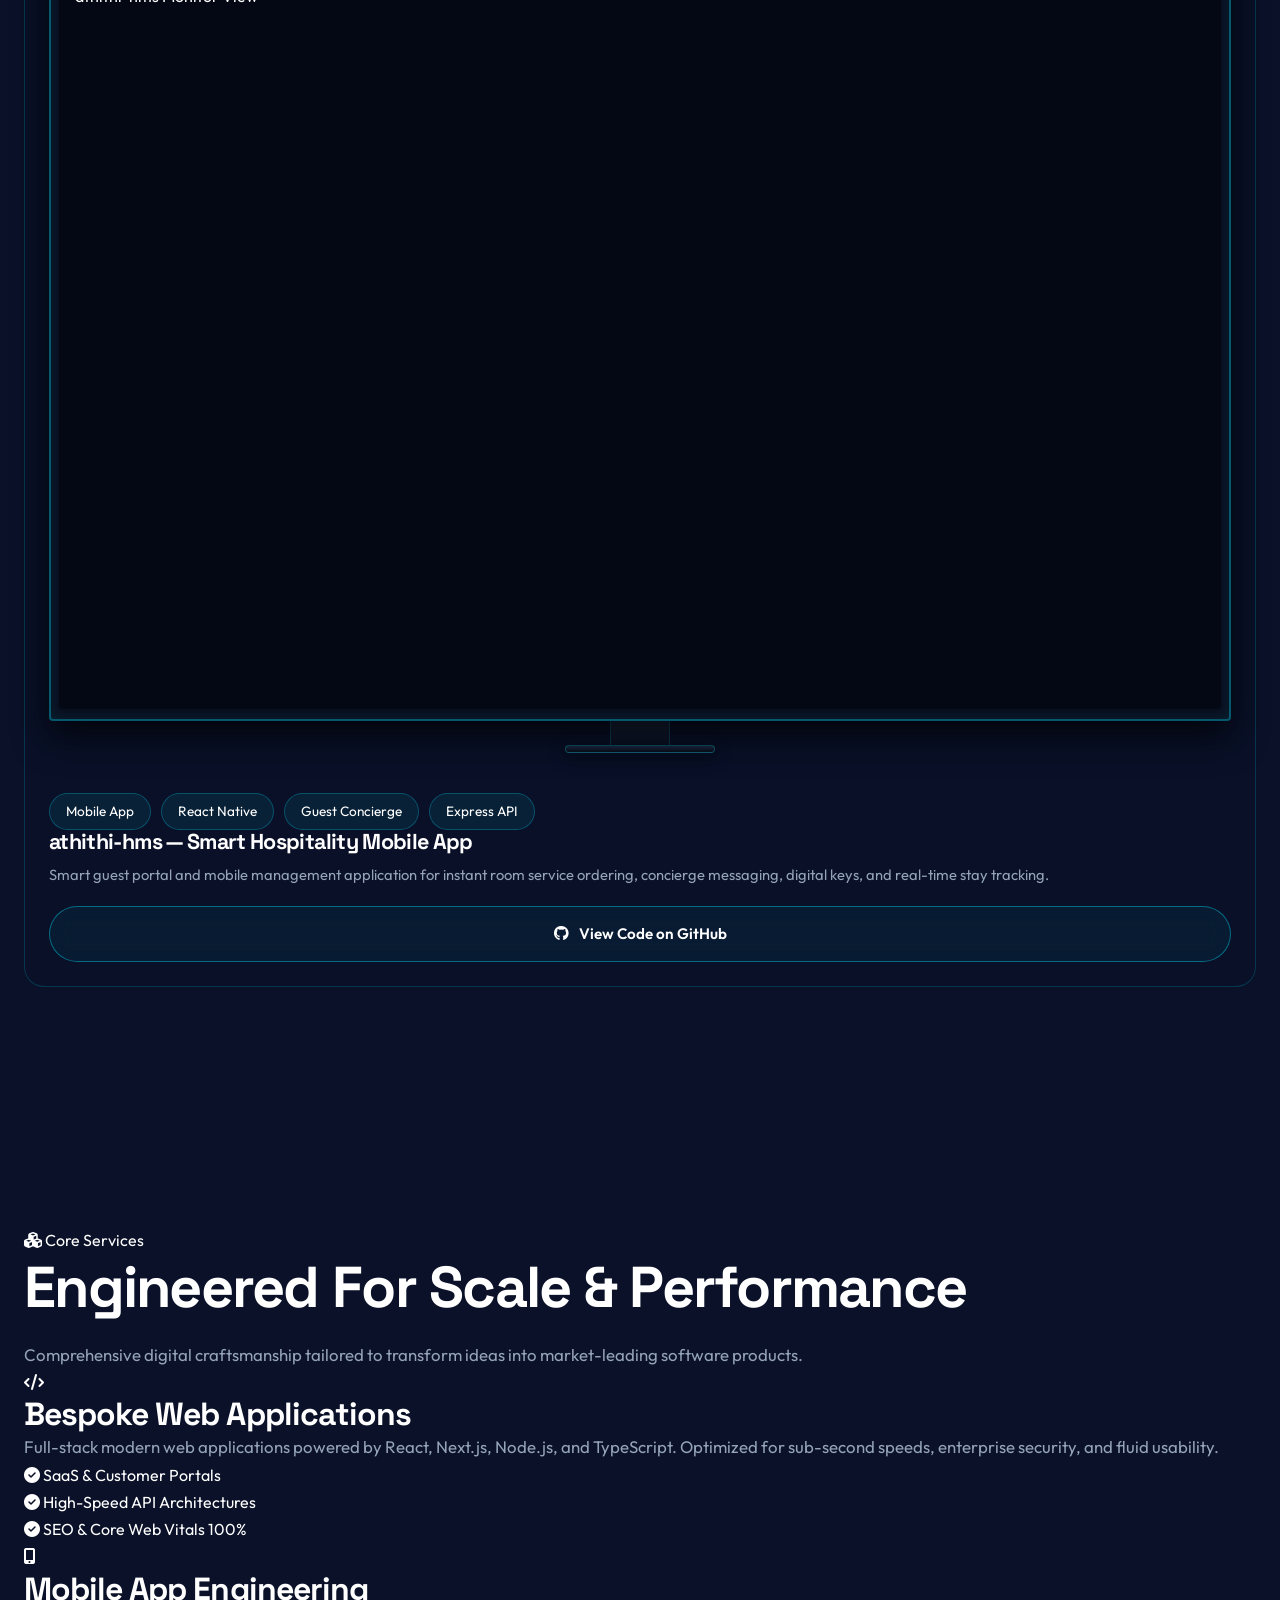
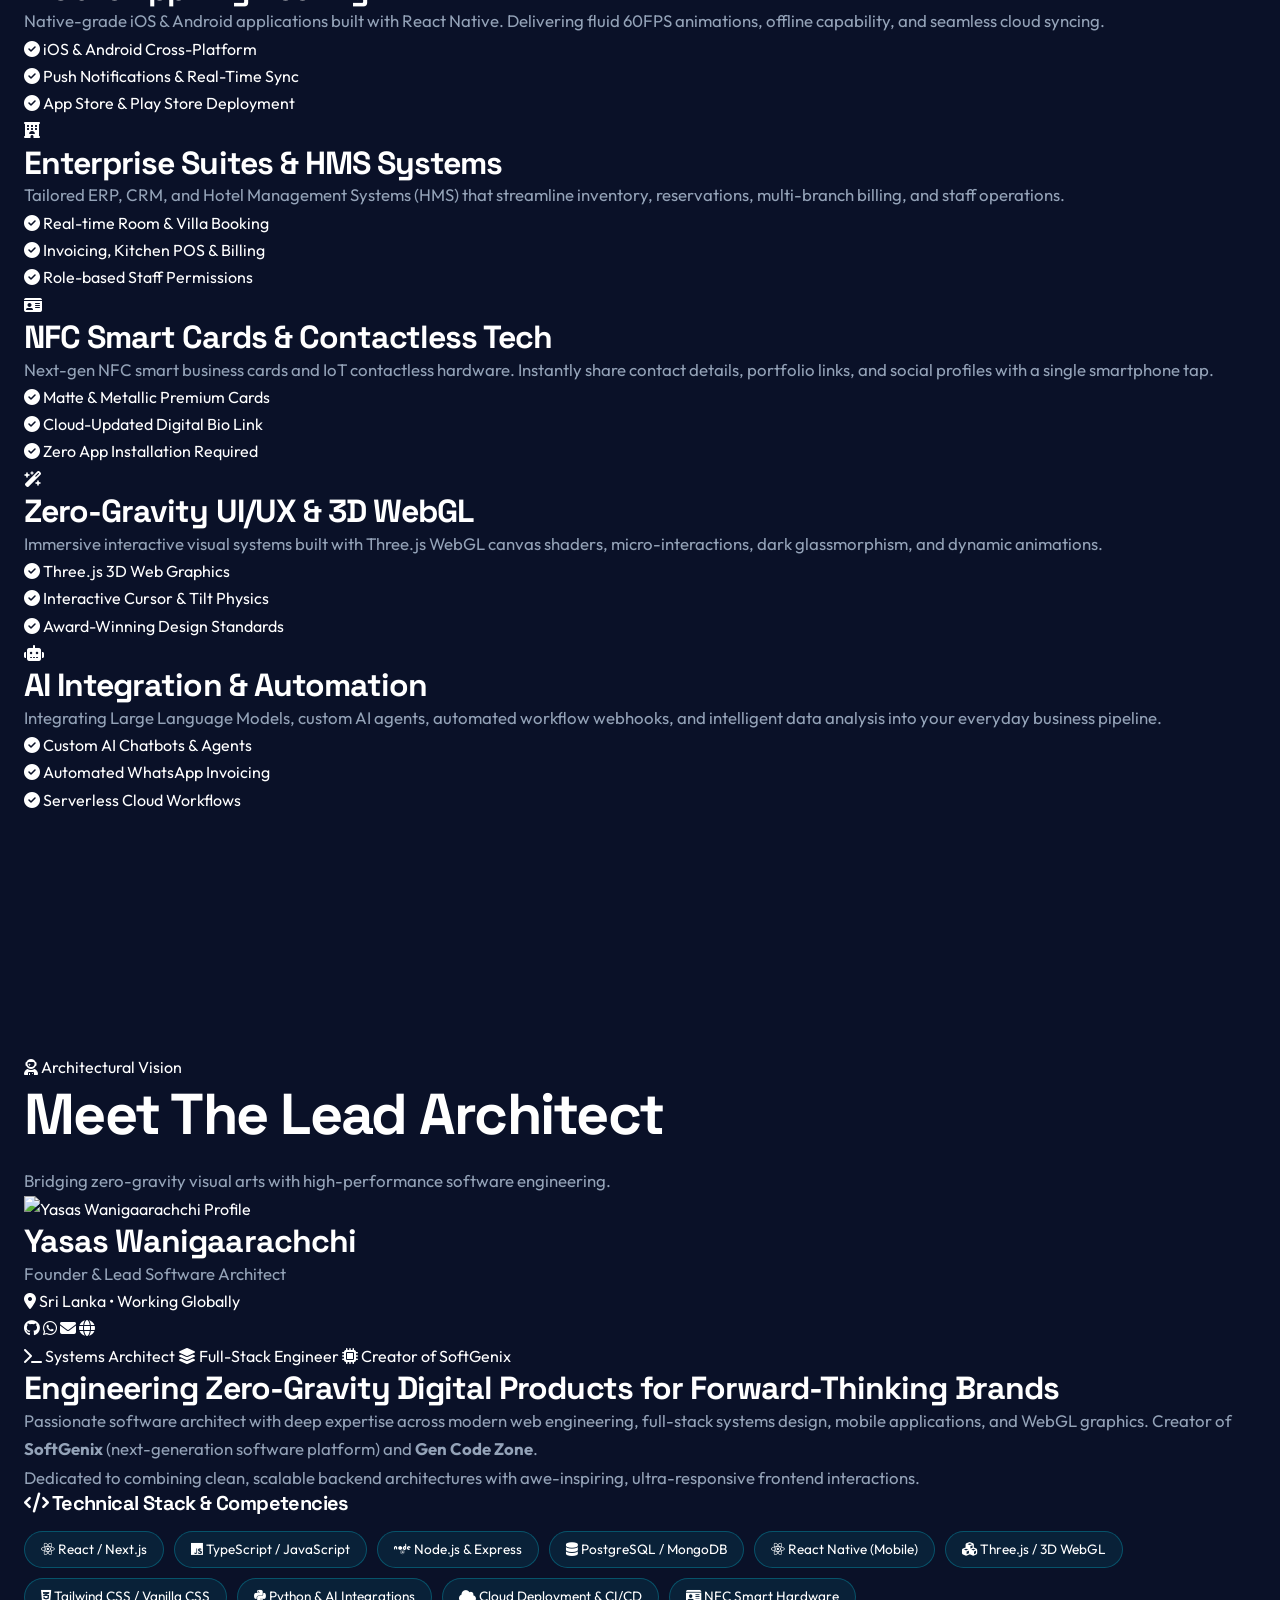
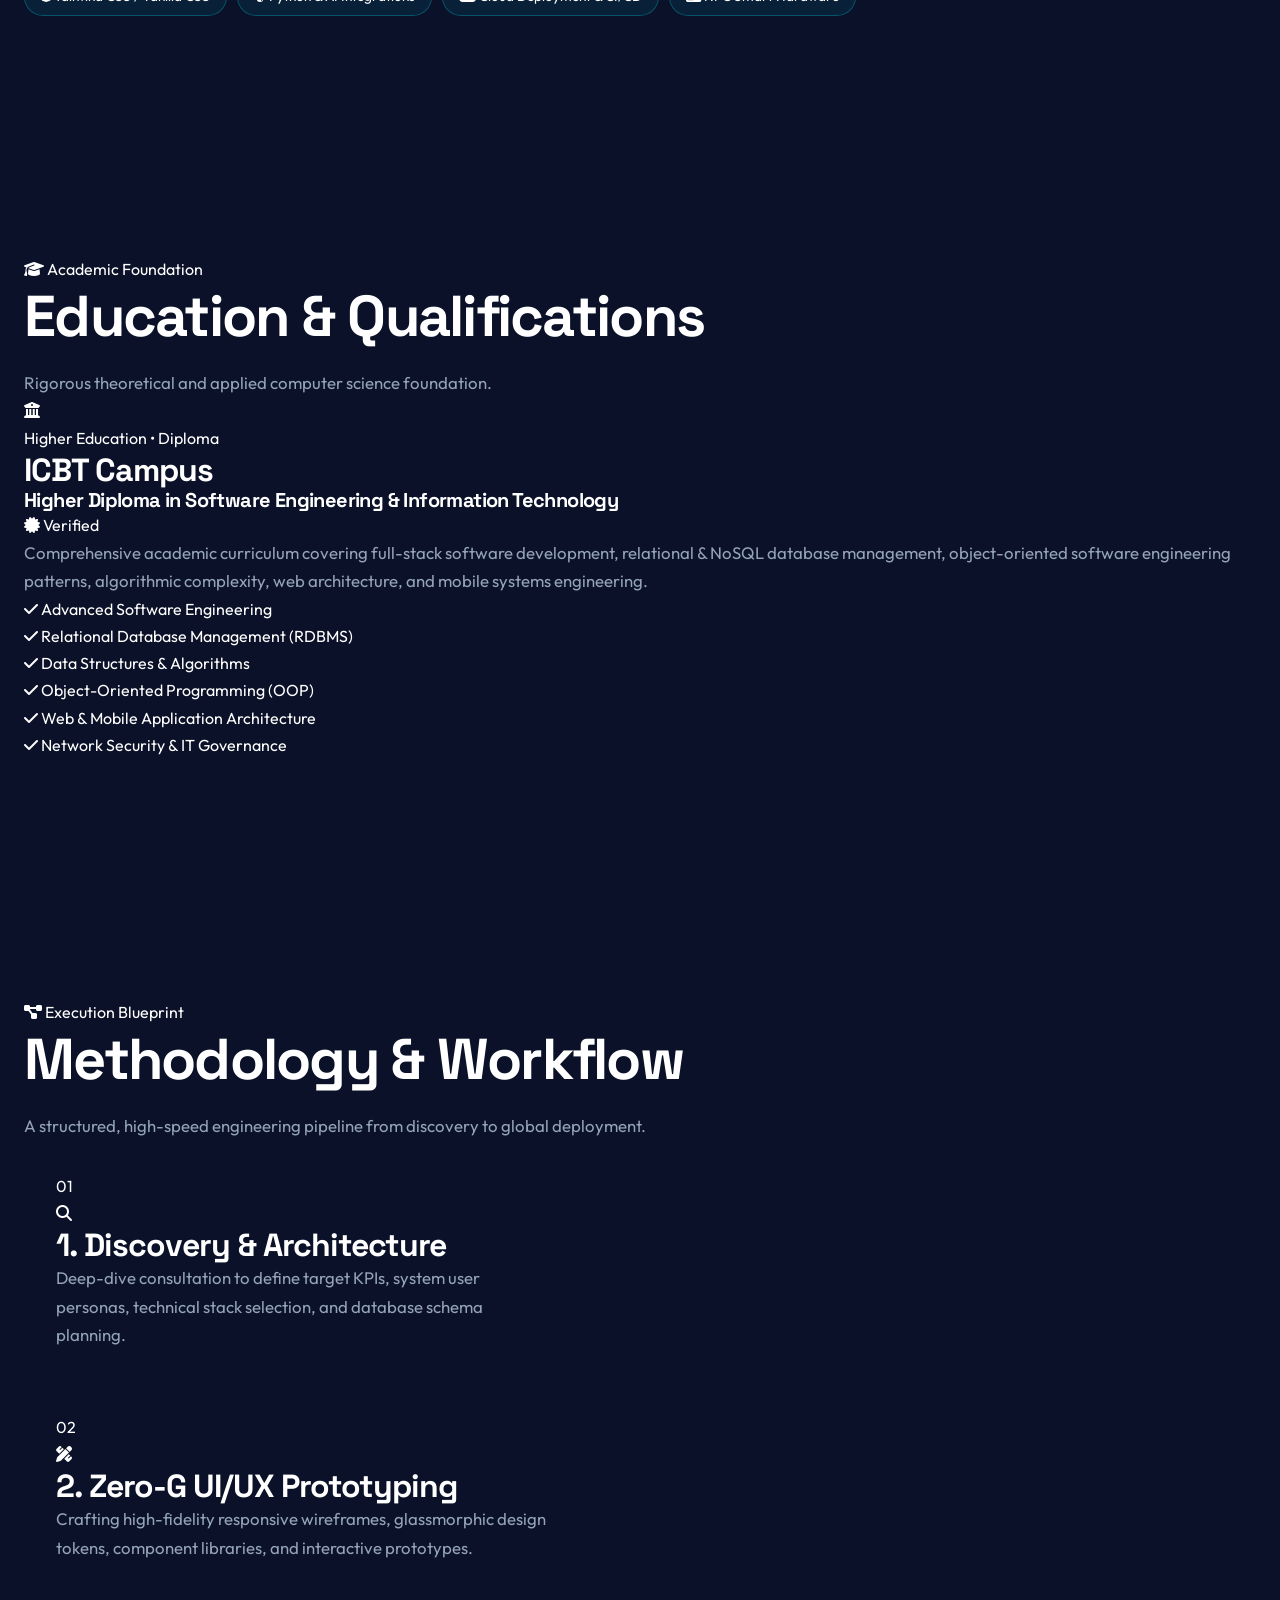
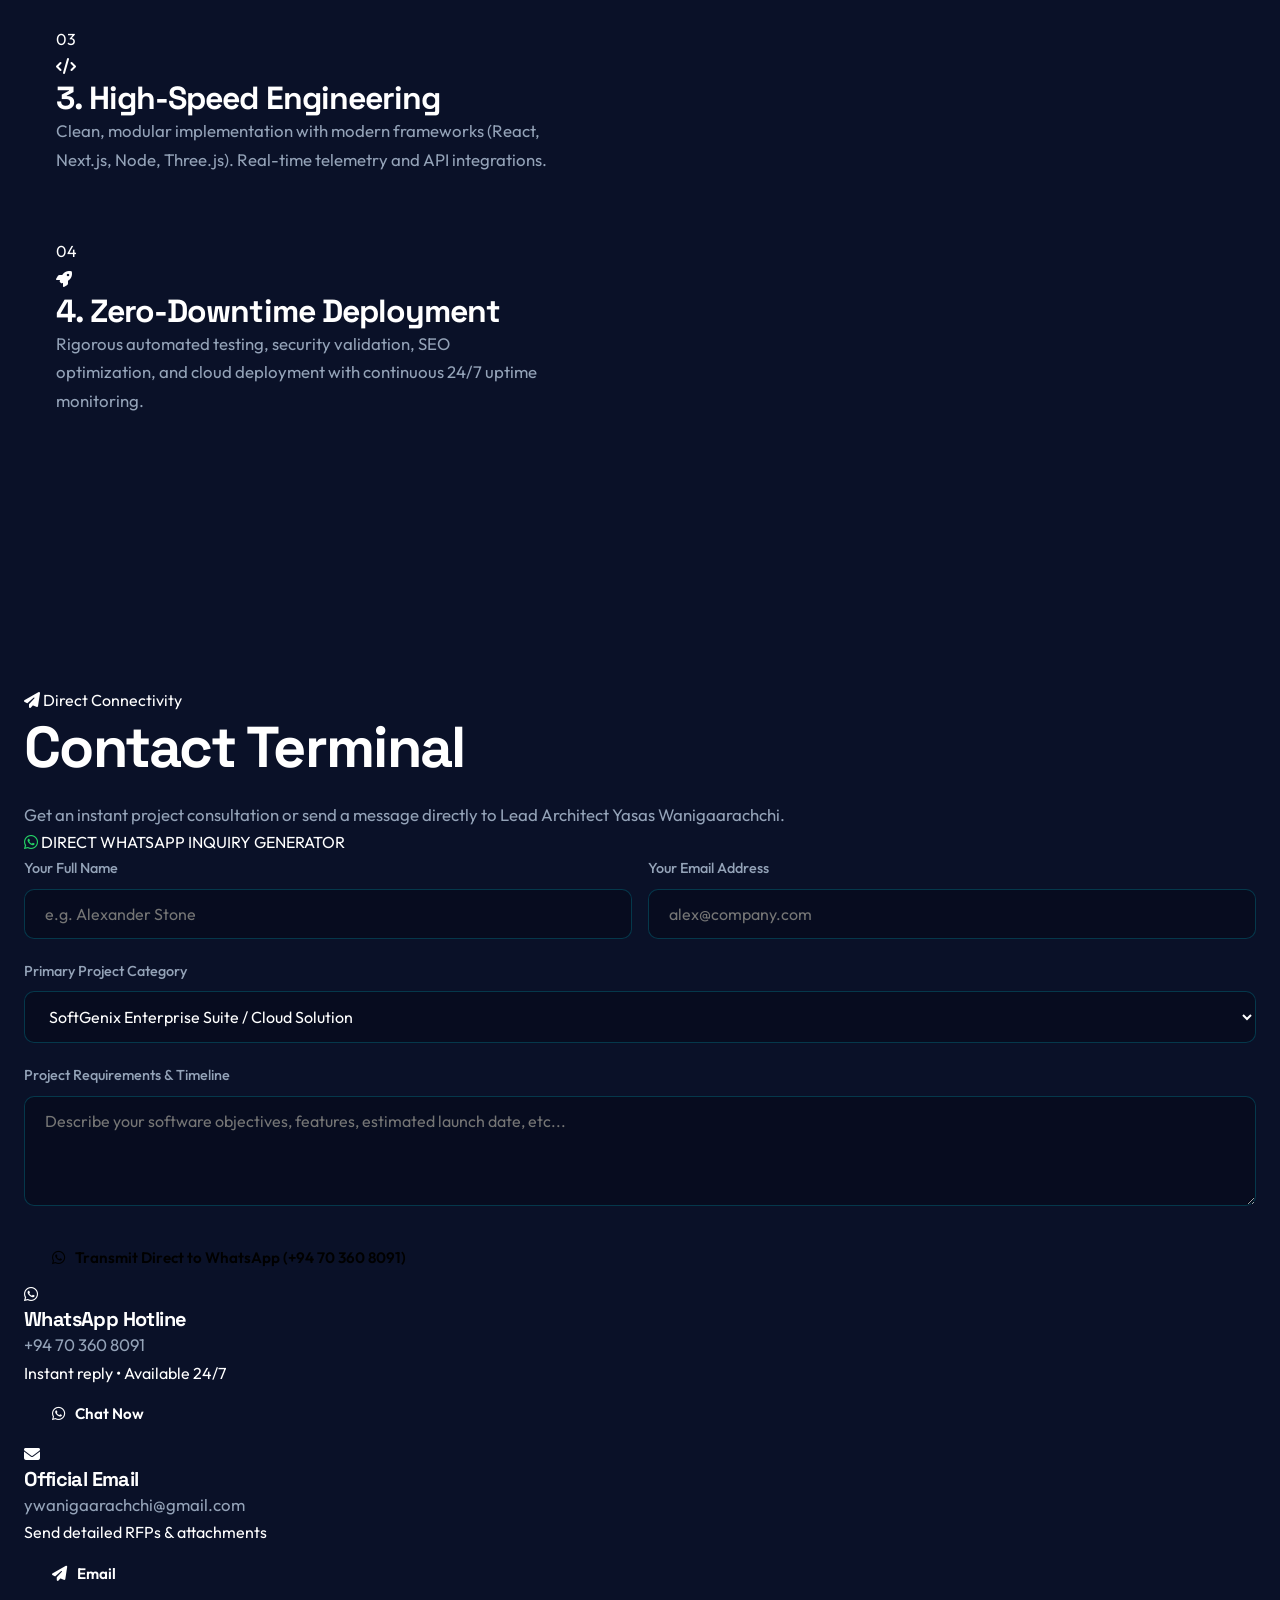
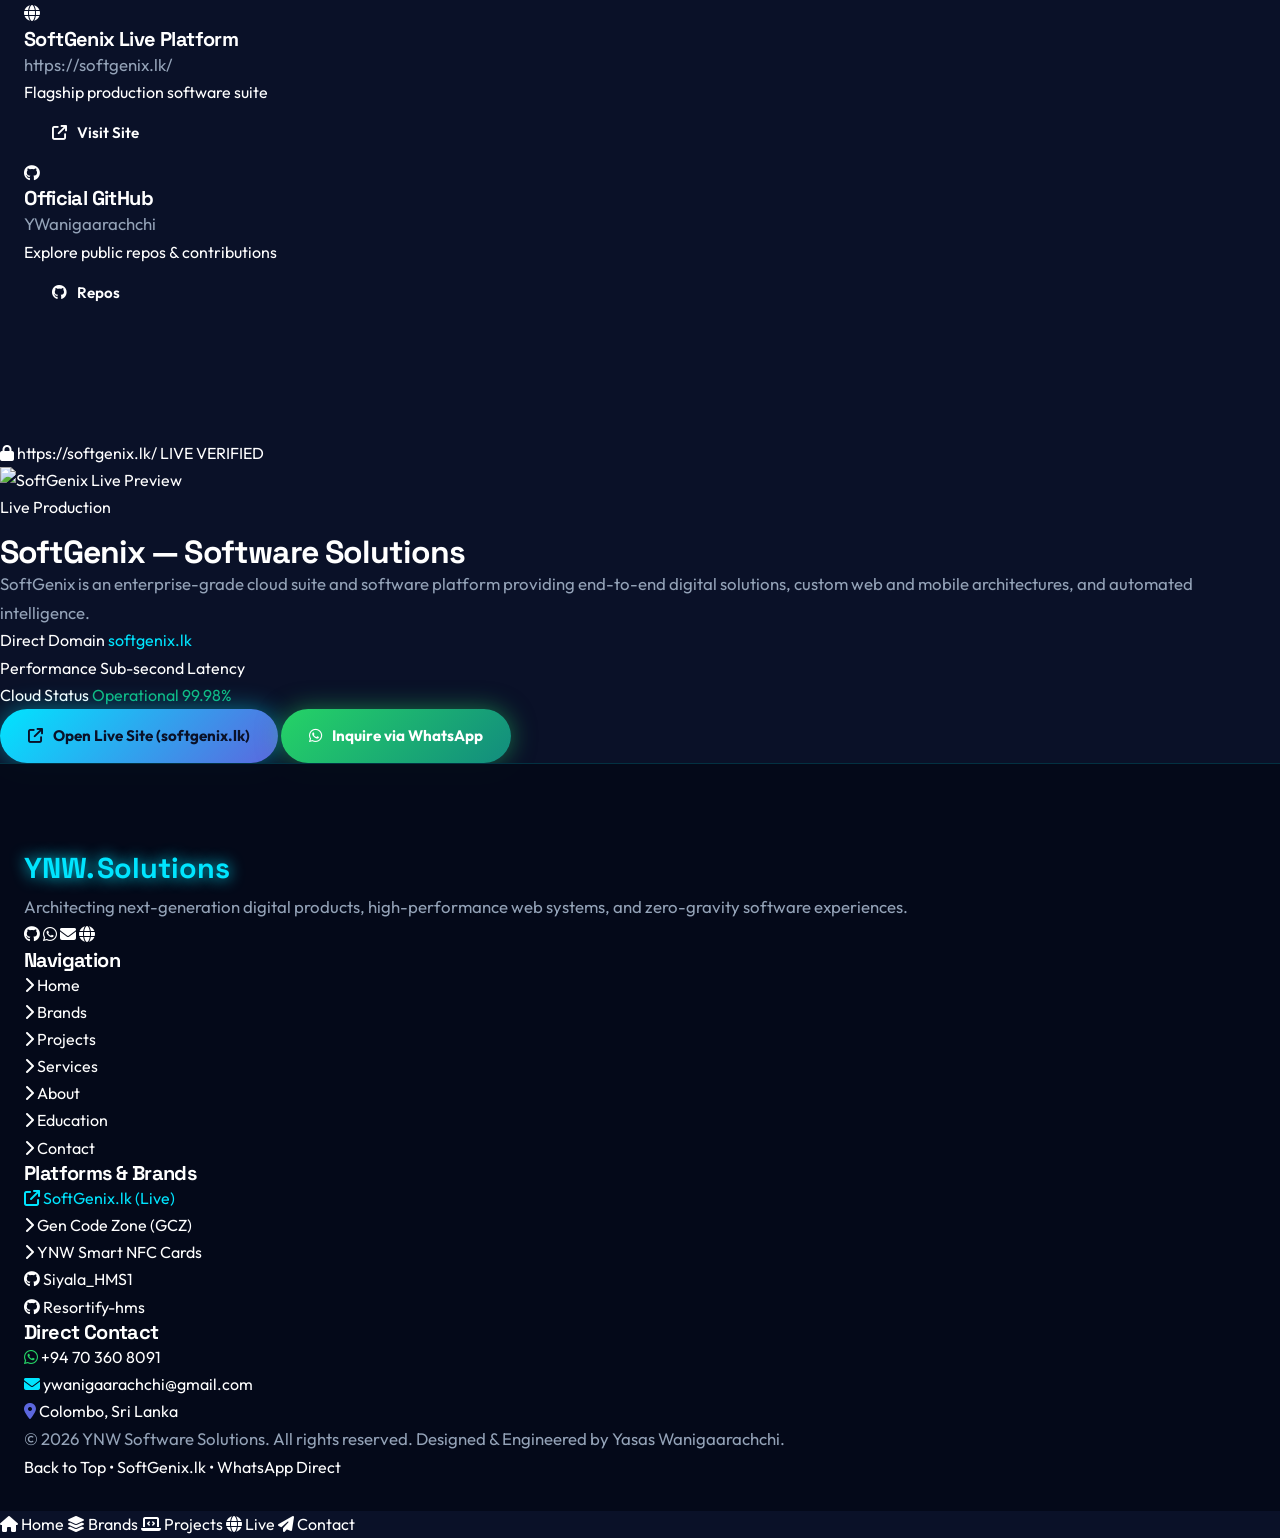
==== commit 778c2a8f: "refactor: overhaul portfolio website UI/UX with modern design, enhanced navigation, and updated cont" ====
--- a/index.html
+++ b/index.html
@@ -3,181 +3,772 @@
 <head>
     <meta charset="UTF-8">
     <meta name="viewport" content="width=device-width, initial-scale=1.0">
-    <meta name="description" content="YNW Software Solutions - Single Page Portfolio | Y. Wanigaarachchi - Lead Architect, Projects, Education, & Contact.">
-    <title>Yasas Wanigaarachchi</title>
+    <meta name="description" content="YNW Software Solutions — High-performance enterprise web platforms, mobile apps, 3D WebGL visuals & modern software engineering. Led by Yasas Wanigaarachchi.">
+    <meta name="keywords" content="YNW Software Solutions, Yasas Wanigaarachchi, SoftGenix, Gen Code Zone, Web Development, Mobile Apps, NFC Smart Cards, Hotel Management Systems">
+    <meta name="author" content="Yasas Wanigaarachchi">
+    <title>YNW Software Solutions | Yasas Wanigaarachchi</title>
     
     <!-- Fonts & Icons -->
-    <link rel="stylesheet" href="https://cdnjs.cloudflare.com/ajax/libs/font-awesome/6.4.0/css/all.min.css">
-    <link rel="stylesheet" href="style.css">
+    <link rel="preconnect" href="https://fonts.googleapis.com">
+    <link rel="preconnect" href="https://fonts.gstatic.com" crossorigin>
+    <link href="https://fonts.googleapis.com/css2?family=Outfit:wght@300;400;500;600;700;800;900&family=Plus+Jakarta+Sans:wght@300;400;500;600;700;800&family=Space+Grotesk:wght@400;500;600;700&family=JetBrains+Mono:wght@400;500;600&display=swap" rel="stylesheet">
+    <link rel="stylesheet" href="https://cdnjs.cloudflare.com/ajax/libs/font-awesome/6.5.1/css/all.min.css">
+    <link rel="stylesheet" href="style.css?v=2.2">
     
-    <!-- Three.js for 3D AI Core Sphere -->
+    <!-- Three.js for 3D AI Core Sphere & Preloader -->
     <script src="https://cdnjs.cloudflare.com/ajax/libs/three.js/r128/three.min.js"></script>
 </head>
 <body>
 
-<!-- Custom Cursor -->
+<!-- Custom Cyber Cursor -->
 <div class="cursor"></div>
 <div class="cursor-follower"></div>
 
-<!-- Drifting Particle Starfield Canvas -->
+<!-- Drifting Cosmic Canvas -->
 <canvas id="particles-canvas"></canvas>
 
-<!-- Global Right-Side Floating WhatsApp Button -->
+<!-- Ambient Cyber Aurora Background Lights -->
+<div class="ambient-glow glow-cyan"></div>
+<div class="ambient-glow glow-indigo"></div>
+<div class="ambient-glow glow-purple"></div>
+
+<!-- Global Right-Side Floating WhatsApp Button with Notification Badge -->
 <div class="whatsapp-float-container">
     <div class="whatsapp-popout-bubble">
-        <span><i class="fa-brands fa-whatsapp"></i></span> Chat on WhatsApp!
-    </div>
-    <a href="https://wa.me/94703608091" target="_blank" class="whatsapp-float-btn" title="Chat on WhatsApp (+94 70 360 8091)">
+        <span class="pulse-dot-green"></span> Chat with Lead Architect on WhatsApp!
+    </div>
+    <a href="https://wa.me/94703608091" target="_blank" rel="noopener noreferrer" class="whatsapp-float-btn" title="Chat on WhatsApp (+94 70 360 8091)">
         <i class="fa-brands fa-whatsapp"></i>
     </a>
 </div>
 
-<!-- Global Right-Side Auto-Scroll Button -->
-<div class="auto-scroll-btn" title="Scroll Top / Bottom">
-    <i class="fa-solid fa-arrow-down"></i>
+<!-- Global Smooth Scroll-to-Top Button -->
+<div class="auto-scroll-btn" id="scrollTopBtn" title="Scroll to Top">
+    <i class="fa-solid fa-arrow-up"></i>
+    <svg class="scroll-progress-ring" width="48" height="48">
+        <circle class="scroll-progress-circle" cx="24" cy="24" r="21"></circle>
+    </svg>
 </div>
 
-<!-- Sticky Frosted Glass Navigation Bar -->
-<nav>
-    <div class="nav-inner">
-        <a href="#home" class="logo">YNW<span>.</span></a>
-        <div class="nav-center-cluster">
-            <a href="#home">Home</a>
-            <a href="#brands">Brands</a>
-            <a href="#about">About</a>
-            <a href="#education">Education</a>
-            <a href="#projects">Projects</a>
-            <a href="#process">Process</a>
-        </div>
-        <a href="#contact" class="nav-contact-popout-btn"><span>Contact</span> <i class="fa-solid fa-paper-plane"></i></a>
-        <div class="hamburger">
-            <span></span><span></span><span></span>
-        </div>
-    </div>
-</nav>
-
-<!-- Mobile Navigation Menu -->
-<div class="mobile-menu">
-    <a href="#home">Home</a>
-    <a href="#brands">Brands</a>
-    <a href="#about">About</a>
-    <a href="#education">Education</a>
-    <a href="#projects">Projects</a>
-    <a href="#process">Process</a>
-    <a href="#contact">Contact</a>
+<!-- Floating Frosted Glass Navigation Bar -->
+<header class="header-nav">
+    <nav class="nav-container">
+        <a href="#home" class="logo">
+            <span class="logo-mark">YNW<span class="logo-dot">.</span></span>
+            <span class="logo-badge">Solutions</span>
+        </a>
+
+        <div class="nav-links">
+            <a href="#home" class="nav-link active">Home</a>
+            <a href="#brands" class="nav-link">Brands</a>
+            <a href="#projects" class="nav-link">Projects</a>
+            <a href="#services" class="nav-link">Services</a>
+            <a href="#about" class="nav-link">About</a>
+            <a href="#education" class="nav-link">Education</a>
+            <a href="#process" class="nav-link">Process</a>
+        </div>
+
+        <div class="nav-actions">
+            <a href="https://softgenix.lk" target="_blank" rel="noopener noreferrer" class="nav-brand-pill" title="SoftGenix Live Platform">
+                <span class="live-beacon"></span> SoftGenix.lk
+            </a>
+            <a href="#contact" class="btn btn-nav-cta">
+                <span>Start Project</span>
+                <i class="fa-solid fa-arrow-right"></i>
+            </a>
+            <button class="hamburger" id="hamburgerBtn" aria-label="Toggle menu">
+                <span></span><span></span><span></span>
+            </button>
+        </div>
+    </nav>
+</header>
+
+<!-- Mobile Navigation Overlay Drawer -->
+<div class="mobile-drawer" id="mobileDrawer">
+    <div class="drawer-header">
+        <div class="logo">YNW<span>.</span></div>
+        <button class="drawer-close" id="drawerCloseBtn"><i class="fa-solid fa-xmark"></i></button>
+    </div>
+    <div class="drawer-links">
+        <a href="#home" class="drawer-link"><i class="fa-solid fa-house"></i> Home</a>
+        <a href="#brands" class="drawer-link"><i class="fa-solid fa-layer-group"></i> Brands & Ecosystem</a>
+        <a href="#projects" class="drawer-link"><i class="fa-solid fa-laptop-code"></i> Featured Projects</a>
+        <a href="#services" class="drawer-link"><i class="fa-solid fa-cubes"></i> Core Services</a>
+        <a href="#about" class="drawer-link"><i class="fa-solid fa-user-astronaut"></i> About Architect</a>
+        <a href="#education" class="drawer-link"><i class="fa-solid fa-graduation-cap"></i> Education</a>
+        <a href="#process" class="drawer-link"><i class="fa-solid fa-diagram-project"></i> Workflow</a>
+        <a href="#contact" class="drawer-link"><i class="fa-solid fa-paper-plane"></i> Contact Terminal</a>
+    </div>
+    <div class="drawer-footer">
+        <a href="https://softgenix.lk" target="_blank" rel="noopener noreferrer" class="btn btn-outline" style="width:100%; margin-bottom:12px;">
+            <i class="fa-solid fa-globe"></i> Visit SoftGenix Live
+        </a>
+        <a href="https://wa.me/94703608091" target="_blank" rel="noopener noreferrer" class="btn btn-whatsapp" style="width:100%;">
+            <i class="fa-brands fa-whatsapp"></i> Chat WhatsApp (+94 70 360 8091)
+        </a>
+    </div>
 </div>
 
-<!-- 1. HERO SECTION -->
-<section class="hero" id="home">
+<!-- =====================================================
+     1. HERO SECTION
+     ===================================================== -->
+<section class="hero-section" id="home">
+    <div class="container hero-container">
+        <div class="hero-grid">
+            <!-- Left: Hero Headline & Action -->
+            <div class="hero-content">
+                <div class="status-chip">
+                    <span class="pulse-beacon"></span>
+                    <span>Available for 2026/2027 Enterprise & Bespoke Projects</span>
+                </div>
+
+                <h1 class="hero-title">
+                    Architecting <span class="shimmer-text">Next-Gen</span> Digital Platforms & <span class="gradient-violet">Zero-Gravity</span> Experiences.
+                </h1>
+
+                <p class="hero-desc">
+                    <strong>YNW Software Solutions</strong> — Led by <em>Yasas Wanigaarachchi</em>. Engineering high-performance web applications, enterprise cloud suites, cross-platform mobile apps, and interactive 3D WebGL interfaces.
+                </p>
+
+                <!-- Interactive Hero Tags -->
+                <div class="hero-pill-cluster">
+                    <span class="hero-pill"><i class="fa-solid fa-microchip"></i> SoftGenix Cloud Suite</span>
+                    <span class="hero-pill"><i class="fa-solid fa-code"></i> Full-Stack Web Apps</span>
+                    <span class="hero-pill"><i class="fa-solid fa-mobile-screen"></i> Cross-Platform Mobile</span>
+                    <span class="hero-pill"><i class="fa-solid fa-id-card"></i> NFC Smart Solutions</span>
+                </div>
+
+                <!-- Call to Actions -->
+                <div class="hero-btn-group">
+                    <a href="#projects" class="btn btn-primary">
+                        <span>Explore Showcase & Live Demos</span>
+                        <i class="fa-solid fa-arrow-down"></i>
+                    </a>
+                    <a href="https://softgenix.lk" target="_blank" rel="noopener noreferrer" class="btn btn-live-portal" title="Visit SoftGenix Live Platform">
+                        <span class="live-dot-green"></span>
+                        <span>SoftGenix Live</span>
+                        <i class="fa-solid fa-arrow-up-right-from-square"></i>
+                    </a>
+                    <a href="https://wa.me/94703608091" target="_blank" rel="noopener noreferrer" class="btn btn-whatsapp-hero" title="Instant WhatsApp Message">
+                        <i class="fa-brands fa-whatsapp"></i>
+                        <span>+94 70 360 8091</span>
+                    </a>
+                </div>
+
+                <!-- Proof / Metrics Bar -->
+                <div class="hero-metrics-row">
+                    <div class="metric-item">
+                        <span class="metric-val">100%</span>
+                        <span class="metric-lbl">Architecture Quality</span>
+                    </div>
+                    <div class="metric-divider"></div>
+                    <div class="metric-item">
+                        <span class="metric-val">5+</span>
+                        <span class="metric-lbl">Enterprise Systems</span>
+                    </div>
+                    <div class="metric-divider"></div>
+                    <div class="metric-item">
+                        <span class="metric-val">&lt; 1.2s</span>
+                        <span class="metric-lbl">High-Speed Load</span>
+                    </div>
+                    <div class="metric-divider"></div>
+                    <div class="metric-item">
+                        <span class="metric-val">24/7</span>
+                        <span class="metric-lbl">Direct Support</span>
+                    </div>
+                </div>
+            </div>
+
+            <!-- Right: Interactive 3D Holographic AI Video Showcase -->
+            <div class="hero-visual">
+                <div class="cyber-hud-card tilt-target">
+                    <!-- Holographic Bezel & Telemetry Bar -->
+                    <div class="hud-top-bar">
+                        <div class="hud-indicator">
+                            <span class="hud-dot green"></span>
+                            <span class="hud-label">SYSTEM // ONLINE</span>
+                        </div>
+                        <div class="hud-telemetry">
+                            <span>FPS: 60.0</span>
+                            <span class="separator">|</span>
+                            <span>LATENCY: 8ms</span>
+                            <span class="separator">|</span>
+                            <span>ENGINE: THREE.JS</span>
+                        </div>
+                    </div>
+
+                    <div class="hud-viewport">
+                        <video class="hud-video" autoplay loop muted playsinline preload="auto">
+                            <source src="ai video.mp4" type="video/mp4">
+                            Your browser does not support HTML5 video.
+                        </video>
+                        <div class="hud-scanlines"></div>
+                        <div class="hud-corner top-left"></div>
+                        <div class="hud-corner top-right"></div>
+                        <div class="hud-corner bottom-left"></div>
+                        <div class="hud-corner bottom-right"></div>
+                    </div>
+
+                    <!-- Floating Micro-Widgets -->
+                    <div class="hud-floating-badge badge-top">
+                        <i class="fa-solid fa-shield-halved"></i>
+                        <span>Zero-Gravity UI/UX Core</span>
+                    </div>
+                    <div class="hud-floating-badge badge-bottom">
+                        <i class="fa-solid fa-bolt"></i>
+                        <span>Next.js & WebGL 3D</span>
+                    </div>
+                </div>
+            </div>
+        </div>
+    </div>
+</section>
+
+<!-- =====================================================
+     2. BRAND ECOSYSTEM & FLAGSHIP PLATFORMS
+     ===================================================== -->
+<section class="section" id="brands">
     <div class="container">
-        <div class="hero-grid-layout">
-            <div class="hero-content">
-                <div class="badge-glow">
-                    <span class="badge-glow-dot"></span>
-                    Available for New Projects
-                </div>
-                <h1>Designing the <span class="text-gradient">Future</span> of the Web.</h1>
-                <p>YNW Software Solutions — Crafting high-performance websites & mobile apps with futuristic UI/UX, 3D WebGL visuals, and zero-gravity design aesthetics.</p>
-                
-                <!-- Interactive Floating Hero Tag Badges -->
-                <div class="hero-tag-pills-row">
-                    <span class="hero-tag-pill"><i class="fa-solid fa-id-card" style="color:var(--neon-cyan);"></i> NFC Smart Cards</span>
-                    <span class="hero-tag-pill"><i class="fa-solid fa-code" style="color:var(--soft-indigo);"></i> Web Development</span>
-                    <span class="hero-tag-pill"><i class="fa-solid fa-mobile-screen-button" style="color:var(--whatsapp-green);"></i> Mobile App Development</span>
-                </div>
-
-                <div class="hero-btns">
-                    <a href="#projects" class="btn btn-cyan">View Projects <i class="fa-solid fa-arrow-right"></i></a>
-                    <a href="https://wa.me/94703608091" target="_blank" class="btn btn-whatsapp"><i class="fa-brands fa-whatsapp"></i> Chat WhatsApp</a>
-                </div>
-            </div>
-
-            <!-- Interactive 3D Animated Cyborg Video Showcase -->
-            <div class="hero-robot-wrapper tilt-card">
-                <div class="hero-robot-glow"></div>
-                <video class="hero-robot-video" autoplay loop muted playsinline preload="auto">
-                    <source src="ai video.mp4" type="video/mp4">
-                    Your browser does not support HTML5 video.
-                </video>
+        <div class="section-heading text-center">
+            <div class="section-tag"><i class="fa-solid fa-cube"></i> Brand Ecosystem</div>
+            <h2 class="section-title">Our <span class="shimmer-text">Brands</span> & Platforms</h2>
+            <p class="section-desc">Innovative platforms, enterprise suites, and developer networks engineered under the YNW Software Solutions architecture.</p>
+        </div>
+
+        <div class="brands-grid">
+            <!-- Brand 1: SoftGenix - FLAGSHIP SUITE (Featuring Live Link https://softgenix.lk/) -->
+            <div class="bento-card brand-card brand-softgenix spotlight-card">
+                <div class="brand-top-row">
+                    <div class="brand-icon-box cyan-violet">
+                        <i class="fa-solid fa-microchip"></i>
+                    </div>
+                    <div class="brand-status-pill live-pill">
+                        <span class="pulse-beacon green"></span>
+                        <span>Active Live Production</span>
+                    </div>
+                </div>
+
+                <div class="brand-content">
+                    <div class="brand-url-tag">
+                        <i class="fa-solid fa-link"></i> softgenix.lk
+                    </div>
+                    <h3 class="brand-name">SoftGenix — Software Solutions</h3>
+                    <p class="brand-bio">
+                        Next-generation Enterprise Software Suite, bespoke Web & Mobile Application Development, intelligent cloud infrastructure, and AI-driven workflow automation systems engineered for scalable businesses.
+                    </p>
+
+                    <div class="brand-features-list">
+                        <span class="feature-tag"><i class="fa-solid fa-check"></i> Enterprise Cloud Architecture</span>
+                        <span class="feature-tag"><i class="fa-solid fa-check"></i> Bespoke Web & Mobile Platforms</span>
+                        <span class="feature-tag"><i class="fa-solid fa-check"></i> AI Automation Pipelines</span>
+                        <span class="feature-tag"><i class="fa-solid fa-check"></i> Real-Time Telemetry & Dashboards</span>
+                    </div>
+                </div>
+
+                <!-- SoftGenix Live Preview Trigger & Direct Visit Link -->
+                <div class="brand-actions-row">
+                    <a href="https://softgenix.lk" target="_blank" rel="noopener noreferrer" class="btn btn-cyan brand-launch-btn">
+                        <span>Visit SoftGenix Live</span>
+                        <i class="fa-solid fa-arrow-up-right-from-square"></i>
+                    </a>
+                    <button class="btn btn-outline preview-modal-trigger" data-target="softgenix-preview" title="Quick Screen Preview">
+                        <i class="fa-solid fa-eye"></i> Quick View
+                    </button>
+                </div>
+            </div>
+
+            <!-- Brand 2: Gen Code Zone (GCZ) -->
+            <div class="bento-card brand-card brand-gcz spotlight-card">
+                <div class="brand-top-row">
+                    <div class="brand-icon-box cyan">
+                        <i class="fa-solid fa-code"></i>
+                    </div>
+                    <div class="brand-status-pill cyan-pill">
+                        <span class="pulse-beacon cyan"></span>
+                        <span>Developer Platform</span>
+                    </div>
+                </div>
+
+                <div class="brand-content">
+                    <div class="brand-url-tag">
+                        <i class="fa-solid fa-terminal"></i> gencodezone.dev
+                    </div>
+                    <h3 class="brand-name">Gen Code Zone (GCZ)</h3>
+                    <p class="brand-bio">
+                        Developer resource hub, open-source templates, coding tutorials, API blueprints, and rapid deployment web solutions empowering the next generation of software engineers.
+                    </p>
+
+                    <div class="brand-features-list">
+                        <span class="feature-tag"><i class="fa-solid fa-check"></i> Production Code Templates</span>
+                        <span class="feature-tag"><i class="fa-solid fa-check"></i> Step-by-Step Modern Tutorials</span>
+                        <span class="feature-tag"><i class="fa-solid fa-check"></i> Full-Stack Starter Kits</span>
+                        <span class="feature-tag"><i class="fa-solid fa-check"></i> Developer Community Blueprints</span>
+                    </div>
+                </div>
+
+                <div class="brand-actions-row">
+                    <a href="#projects" class="btn btn-outline" style="width:100%;">
+                        <span>Explore GCZ Resources</span>
+                        <i class="fa-solid fa-arrow-right"></i>
+                    </a>
+                </div>
+            </div>
+
+            <!-- Brand 3: YNW Custom Labs & NFC Tech -->
+            <div class="bento-card brand-card brand-nfc spotlight-card">
+                <div class="brand-top-row">
+                    <div class="brand-icon-box purple">
+                        <i class="fa-solid fa-id-card"></i>
+                    </div>
+                    <div class="brand-status-pill purple-pill">
+                        <span class="pulse-beacon purple"></span>
+                        <span>Hardware & Contactless</span>
+                    </div>
+                </div>
+
+                <div class="brand-content">
+                    <div class="brand-url-tag">
+                        <i class="fa-solid fa-wifi"></i> nfc.ynwsolutions.com
+                    </div>
+                    <h3 class="brand-name">YNW Smart NFC & IoT Systems</h3>
+                    <p class="brand-bio">
+                        Smart contactless NFC cards for elite professionals and enterprises, customized dynamic digital profiles, and IoT hardware integrations bridging physical and digital networking.
+                    </p>
+
+                    <div class="brand-features-list">
+                        <span class="feature-tag"><i class="fa-solid fa-check"></i> 1-Tap NFC Smart Cards</span>
+                        <span class="feature-tag"><i class="fa-solid fa-check"></i> Dynamic Digital Profiles</span>
+                        <span class="feature-tag"><i class="fa-solid fa-check"></i> Custom Corporate Branding</span>
+                        <span class="feature-tag"><i class="fa-solid fa-check"></i> Real-Time Tap Analytics</span>
+                    </div>
+                </div>
+
+                <div class="brand-actions-row">
+                    <a href="https://wa.me/94703608091?text=Hi%20YNW%20Solutions!%20I%20am%20interested%20in%20Smart%20NFC%20Cards." target="_blank" rel="noopener noreferrer" class="btn btn-outline" style="width:100%;">
+                        <span>Order NFC Smart Cards</span>
+                        <i class="fa-brands fa-whatsapp"></i>
+                    </a>
+                </div>
             </div>
         </div>
     </div>
 </section>
 
-<!-- 2. BRAND ECOSYSTEM SECTION -->
-<section class="section" id="brands" style="padding-top:60px; padding-bottom:80px;">
+<!-- =====================================================
+     3. FEATURED PROJECTS SHOWCASE (WITH SOFTGENIX LIVE VIEW)
+     ===================================================== -->
+<section class="section" id="projects">
     <div class="container">
-        <div class="section-header">
-            <div class="badge-glow">Brand Ecosystem</div>
-            <h2 class="section-title">Our <span class="text-gradient">Brands</span></h2>
-            <p class="section-subtitle">Sub-brands and platforms engineered under the YNW Software Solutions architecture.</p>
-        </div>
-
-        <div class="pricing-grid-5" style="grid-template-columns: repeat(2, 1fr); gap:28px;">
-            <!-- Gen Code Zone - GCZ -->
-            <div class="glass-card" style="position:relative; border: 1px solid rgba(0, 240, 255, 0.4); background: rgba(10, 16, 32, 0.6); display:flex; flex-direction:column; justify-content: space-between;">
-                <div style="display:flex; justify-content:space-between; align-items:center; margin-bottom:16px;">
-                    <div style="font-size:2.2rem; color:var(--neon-cyan);"><i class="fa-solid fa-code"></i></div>
-                    <span style="background: rgba(0, 240, 255, 0.15); color: var(--neon-cyan); border: 1px solid var(--neon-cyan); padding: 4px 12px; border-radius: 20px; font-size: 0.75rem; font-weight: 700; text-transform: uppercase; letter-spacing: 1px;">
-                        <i class="fa-solid fa-circle" style="font-size:0.5rem; vertical-align:middle; margin-right:4px; color:var(--neon-cyan);"></i> Active Brand
-                    </span>
-                </div>
-                <div>
-                    <h3 style="font-size:1.6rem; margin-bottom:8px;">Gen Code Zone (GCZ)</h3>
-                    <p style="font-size:0.95rem; color:var(--text-secondary); line-height:1.6; margin-bottom:24px;">Developer resources, software templates, coding tutorials, and web solutions platform powering high-speed software development.</p>
-                </div>
-                <a href="#" class="btn btn-outline" style="text-align:center; padding:12px 20px; font-size:0.9rem; margin-top:auto;">
-                    Gen Code Zone <i class="fa-solid fa-arrow-right" style="margin-left:6px;"></i>
-                </a>
-            </div>
-
-            <!-- SoftGenix - Software Solution -->
-            <div class="glass-card" style="position:relative; border: 1px solid rgba(92, 103, 222, 0.5); background: rgba(15, 10, 30, 0.6); display:flex; flex-direction:column; justify-content: space-between;">
-                <div style="display:flex; justify-content:space-between; align-items:center; margin-bottom:16px;">
-                    <div style="font-size:2.2rem; color:var(--soft-indigo);"><i class="fa-solid fa-microchip"></i></div>
-                    <span style="background: rgba(138, 43, 226, 0.2); color: #b197ff; border: 1px solid rgba(138, 43, 226, 0.8); padding: 4px 12px; border-radius: 20px; font-size: 0.75rem; font-weight: 700; text-transform: uppercase; letter-spacing: 1px;">
-                        <i class="fa-solid fa-circle" style="font-size:0.5rem; vertical-align:middle; margin-right:4px; color:#b197ff;"></i> Active Platform
-                    </span>
-                </div>
-                <div>
-                    <h3 style="font-size:1.6rem; margin-bottom:8px; color:#e2d9ff;">SoftGenix — Software Solution</h3>
-                    <p style="font-size:0.95rem; color:var(--text-secondary); line-height:1.6; margin-bottom:24px;">Next-generation Enterprise Software Suite, Web & Mobile Application Development & AI-driven automation systems.</p>
-                </div>
-                <a href="https://softgenix.lk" target="_blank" class="btn btn-cyan" style="text-align:center; padding:12px 20px; font-size:0.9rem; margin-top:auto;">
-                    Visit SoftGenix Live <i class="fa-solid fa-arrow-up-right-from-square" style="margin-left:6px;"></i>
-                </a>
+        <div class="section-heading text-center">
+            <div class="section-tag"><i class="fa-solid fa-laptop-code"></i> Engineering Showcase</div>
+            <h2 class="section-title">Featured <span class="shimmer-text">Projects</span> & Live Demos</h2>
+            <p class="section-desc">Production platforms, hotel management suites, and open-source systems engineered with precision.</p>
+        </div>
+
+        <!-- Project Filter Tabs -->
+        <div class="project-filter-tabs">
+            <button class="filter-tab active" data-filter="all">All Projects</button>
+            <button class="filter-tab" data-filter="live">🚀 Live Production</button>
+            <button class="filter-tab" data-filter="hospitality">🏨 Hospitality Suites</button>
+            <button class="filter-tab" data-filter="fullstack">⚡ Web & Mobile Apps</button>
+        </div>
+
+        <div class="projects-container">
+
+            <!-- FLAGSHIP PROJECT 1: SoftGenix Software Solutions (LIVE VIEW: https://softgenix.lk/) -->
+            <div class="project-hero-card spotlight-card" data-category="live fullstack">
+                <div class="project-hero-grid">
+                    <!-- Browser / Monitor Mockup -->
+                    <div class="browser-frame tilt-target">
+                        <div class="browser-header">
+                            <div class="browser-dots">
+                                <span class="dot red"></span>
+                                <span class="dot yellow"></span>
+                                <span class="dot green"></span>
+                            </div>
+                            <div class="browser-address">
+                                <i class="fa-solid fa-lock"></i>
+                                <span class="address-text">https://softgenix.lk/</span>
+                                <span class="live-tag">LIVE</span>
+                            </div>
+                            <div class="browser-actions">
+                                <a href="https://softgenix.lk" target="_blank" rel="noopener noreferrer" class="browser-launch" title="Launch softgenix.lk">
+                                    <i class="fa-solid fa-arrow-up-right-from-square"></i>
+                                </a>
+                            </div>
+                        </div>
+                        <div class="browser-viewport">
+                            <img src="softgenix_preview.jpg" alt="SoftGenix Software Solutions Operations Command Live View" class="browser-screen-img">
+                            <div class="browser-overlay">
+                                <a href="https://softgenix.lk" target="_blank" rel="noopener noreferrer" class="btn btn-cyan btn-glow">
+                                    <i class="fa-solid fa-globe"></i> Launch SoftGenix Live Platform
+                                </a>
+                            </div>
+                        </div>
+                    </div>
+
+                    <!-- Project Details & Actions -->
+                    <div class="project-hero-info">
+                        <div class="project-badge-row">
+                            <span class="badge-flagship"><i class="fa-solid fa-star"></i> Flagship Production Platform</span>
+                            <span class="badge-live"><span class="pulse-beacon green"></span> Live: softgenix.lk</span>
+                        </div>
+
+                        <h3 class="project-hero-title">SoftGenix — Enterprise Cloud Suite & Operations Command</h3>
+                        
+                        <p class="project-hero-desc">
+                            A flagship next-generation software platform delivering enterprise operations control, high-speed telemetry analytics, client deployment management, and AI-driven automation workflows. Engineered for modern digital enterprises.
+                        </p>
+
+                        <!-- Key Architecture Features -->
+                        <div class="project-spec-grid">
+                            <div class="spec-card">
+                                <span class="spec-label">Platform URL</span>
+                                <span class="spec-val"><a href="https://softgenix.lk" target="_blank" rel="noopener noreferrer" style="color:var(--neon-cyan);">https://softgenix.lk/</a></span>
+                            </div>
+                            <div class="spec-card">
+                                <span class="spec-label">Architecture</span>
+                                <span class="spec-val">Next.js • Node • Cloud</span>
+                            </div>
+                            <div class="spec-card">
+                                <span class="spec-label">Uptime Status</span>
+                                <span class="spec-val" style="color:#10b981;">99.98% Operational</span>
+                            </div>
+                            <div class="spec-card">
+                                <span class="spec-label">Role</span>
+                                <span class="spec-val">Architect & Full-Stack</span>
+                            </div>
+                        </div>
+
+                        <div class="skills-tags" style="margin-bottom:24px;">
+                            <span class="skill-tag">Live Platform</span>
+                            <span class="skill-tag">Next.js / React</span>
+                            <span class="skill-tag">Cloud Native</span>
+                            <span class="skill-tag">Operations Telemetry</span>
+                            <span class="skill-tag">AI Automation</span>
+                            <span class="skill-tag">Modern UI/UX</span>
+                        </div>
+
+                        <!-- CTA Row with Live View and Preview -->
+                        <div class="project-btn-group">
+                            <a href="https://softgenix.lk" target="_blank" rel="noopener noreferrer" class="btn btn-cyan btn-lg">
+                                <i class="fa-solid fa-arrow-up-right-from-square"></i>
+                                <span>Visit SoftGenix Live View (softgenix.lk)</span>
+                            </a>
+                            <button class="btn btn-outline preview-modal-trigger" data-target="softgenix-preview">
+                                <i class="fa-solid fa-expand"></i>
+                                <span>Preview Modal</span>
+                            </button>
+                        </div>
+                    </div>
+                </div>
+            </div>
+
+            <!-- PROJECTS GRID FOR GITHUB REPOSITORIES & SYSTEMS -->
+            <div class="projects-subgrid">
+
+                <!-- Project 2: Siyala_HMS1 -->
+                <div class="pc-monitor-card spotlight-card" data-category="hospitality fullstack">
+                    <div class="pc-monitor-frame">
+                        <div class="pc-monitor-bezel">
+                            <div class="pc-monitor-bar">
+                                <span class="monitor-dot red"></span>
+                                <span class="monitor-dot yellow"></span>
+                                <span class="monitor-dot green"></span>
+                                <div class="monitor-address-bar">github.com/YWanigaarachchi/Siyala_HMS1</div>
+                            </div>
+                            <div class="pc-monitor-screen">
+                                <img src="https://images.unsplash.com/photo-1566073771259-6a8506099945?auto=format&fit=crop&q=80&w=800" alt="Siyala_HMS1 Monitor View">
+                            </div>
+                        </div>
+                        <div class="pc-monitor-stand"></div>
+                        <div class="pc-monitor-base"></div>
+                    </div>
+                    <div class="pc-project-body">
+                        <div class="skills-tags">
+                            <span class="skill-tag">Web App</span>
+                            <span class="skill-tag">Hotel System</span>
+                            <span class="skill-tag">React</span>
+                            <span class="skill-tag">Node.js</span>
+                        </div>
+                        <h3 class="pc-project-title">Siyala_HMS1 — Hotel Management Platform</h3>
+                        <p class="pc-project-desc">Comprehensive hotel management platform featuring real-time room reservation tracking, guest billing, room service management, and front-desk operational analytics.</p>
+                        <div class="project-card-actions">
+                            <a href="https://github.com/YWanigaarachchi/Siyala_HMS1" target="_blank" rel="noopener noreferrer" class="btn btn-outline" style="width:100%;">
+                                <i class="fa-brands fa-github"></i> View Code on GitHub
+                            </a>
+                        </div>
+                    </div>
+                </div>
+
+                <!-- Project 3: Resortify-hms -->
+                <div class="pc-monitor-card spotlight-card" data-category="hospitality fullstack">
+                    <div class="pc-monitor-frame">
+                        <div class="pc-monitor-bezel">
+                            <div class="pc-monitor-bar">
+                                <span class="monitor-dot red"></span>
+                                <span class="monitor-dot yellow"></span>
+                                <span class="monitor-dot green"></span>
+                                <div class="monitor-address-bar">github.com/YWanigaarachchi/Resortify-hms</div>
+                            </div>
+                            <div class="pc-monitor-screen">
+                                <img src="https://images.unsplash.com/photo-1582719478250-c89cae4dc85b?auto=format&fit=crop&q=80&w=800" alt="Resortify-hms Monitor View">
+                            </div>
+                        </div>
+                        <div class="pc-monitor-stand"></div>
+                        <div class="pc-monitor-base"></div>
+                    </div>
+                    <div class="pc-project-body">
+                        <div class="skills-tags">
+                            <span class="skill-tag">Next.js</span>
+                            <span class="skill-tag">Tailwind</span>
+                            <span class="skill-tag">TypeScript</span>
+                            <span class="skill-tag">Resort Software</span>
+                        </div>
+                        <h3 class="pc-project-title">Resortify-hms — Luxury Villa Booking Engine</h3>
+                        <p class="pc-project-desc">Modern hotel and luxury villa booking management console with online guest check-in, real-time inventory control, and payment gateway integration.</p>
+                        <div class="project-card-actions">
+                            <a href="https://github.com/YWanigaarachchi/Resortify-hms" target="_blank" rel="noopener noreferrer" class="btn btn-outline" style="width:100%;">
+                                <i class="fa-brands fa-github"></i> View Code on GitHub
+                            </a>
+                        </div>
+                    </div>
+                </div>
+
+                <!-- Project 4: lankarest-hms -->
+                <div class="pc-monitor-card spotlight-card" data-category="hospitality fullstack">
+                    <div class="pc-monitor-frame">
+                        <div class="pc-monitor-bezel">
+                            <div class="pc-monitor-bar">
+                                <span class="monitor-dot red"></span>
+                                <span class="monitor-dot yellow"></span>
+                                <span class="monitor-dot green"></span>
+                                <div class="monitor-address-bar">github.com/YWanigaarachchi/lankarest-hms</div>
+                            </div>
+                            <div class="pc-monitor-screen">
+                                <img src="https://images.unsplash.com/photo-1551882547-ff40c63fe5fa?auto=format&fit=crop&q=80&w=800" alt="lankarest-hms Monitor View">
+                            </div>
+                        </div>
+                        <div class="pc-monitor-stand"></div>
+                        <div class="pc-monitor-base"></div>
+                    </div>
+                    <div class="pc-project-body">
+                        <div class="skills-tags">
+                            <span class="skill-tag">Web App</span>
+                            <span class="skill-tag">Restaurant Orders</span>
+                            <span class="skill-tag">JavaScript</span>
+                            <span class="skill-tag">PHP</span>
+                        </div>
+                        <h3 class="pc-project-title">lankarest-hms — Resort & Dining Management</h3>
+                        <p class="pc-project-desc">Web-based resort reservation software for managing suites, restaurant kitchen food orders, table availability, and automated guest checkout invoices.</p>
+                        <div class="project-card-actions">
+                            <a href="https://github.com/YWanigaarachchi/lankarest-hms" target="_blank" rel="noopener noreferrer" class="btn btn-outline" style="width:100%;">
+                                <i class="fa-brands fa-github"></i> View Code on GitHub
+                            </a>
+                        </div>
+                    </div>
+                </div>
+
+                <!-- Project 5: athithi-hms -->
+                <div class="pc-monitor-card spotlight-card" data-category="hospitality fullstack">
+                    <div class="pc-monitor-frame">
+                        <div class="pc-monitor-bezel">
+                            <div class="pc-monitor-bar">
+                                <span class="monitor-dot red"></span>
+                                <span class="monitor-dot yellow"></span>
+                                <span class="monitor-dot green"></span>
+                                <div class="monitor-address-bar">github.com/YWanigaarachchi/athithi-hms</div>
+                            </div>
+                            <div class="pc-monitor-screen">
+                                <img src="https://images.unsplash.com/photo-1512917774080-9991f1c4c750?auto=format&fit=crop&q=80&w=800" alt="athithi-hms Monitor View">
+                            </div>
+                        </div>
+                        <div class="pc-monitor-stand"></div>
+                        <div class="pc-monitor-base"></div>
+                    </div>
+                    <div class="pc-project-body">
+                        <div class="skills-tags">
+                            <span class="skill-tag">Mobile App</span>
+                            <span class="skill-tag">React Native</span>
+                            <span class="skill-tag">Guest Concierge</span>
+                            <span class="skill-tag">Express API</span>
+                        </div>
+                        <h3 class="pc-project-title">athithi-hms — Smart Hospitality Mobile App</h3>
+                        <p class="pc-project-desc">Smart guest portal and mobile management application for instant room service ordering, concierge messaging, digital keys, and real-time stay tracking.</p>
+                        <div class="project-card-actions">
+                            <a href="https://github.com/YWanigaarachchi/athithi-hms" target="_blank" rel="noopener noreferrer" class="btn btn-outline" style="width:100%;">
+                                <i class="fa-brands fa-github"></i> View Code on GitHub
+                            </a>
+                        </div>
+                    </div>
+                </div>
+
             </div>
         </div>
     </div>
 </section>
 
-<!-- 3. ABOUT SECTION (WHO AM I?) -->
+<!-- =====================================================
+     4. CORE SERVICES & CAPABILITIES (BENTO GRID)
+     ===================================================== -->
+<section class="section" id="services">
+    <div class="container">
+        <div class="section-heading text-center">
+            <div class="section-tag"><i class="fa-solid fa-cubes"></i> Core Services</div>
+            <h2 class="section-title">Engineered For <span class="shimmer-text">Scale & Performance</span></h2>
+            <p class="section-desc">Comprehensive digital craftsmanship tailored to transform ideas into market-leading software products.</p>
+        </div>
+
+        <div class="services-bento-grid">
+            <!-- Service 1: Custom Web Applications -->
+            <div class="bento-card service-card spotlight-card">
+                <div class="service-icon-box">
+                    <i class="fa-solid fa-code"></i>
+                </div>
+                <h3>Bespoke Web Applications</h3>
+                <p>Full-stack modern web applications powered by React, Next.js, Node.js, and TypeScript. Optimized for sub-second speeds, enterprise security, and fluid usability.</p>
+                <ul class="service-points">
+                    <li><i class="fa-solid fa-circle-check"></i> SaaS & Customer Portals</li>
+                    <li><i class="fa-solid fa-circle-check"></i> High-Speed API Architectures</li>
+                    <li><i class="fa-solid fa-circle-check"></i> SEO & Core Web Vitals 100%</li>
+                </ul>
+            </div>
+
+            <!-- Service 2: Cross-Platform Mobile Apps -->
+            <div class="bento-card service-card spotlight-card">
+                <div class="service-icon-box">
+                    <i class="fa-solid fa-mobile-screen-button"></i>
+                </div>
+                <h3>Mobile App Engineering</h3>
+                <p>Native-grade iOS & Android applications built with React Native. Delivering fluid 60FPS animations, offline capability, and seamless cloud syncing.</p>
+                <ul class="service-points">
+                    <li><i class="fa-solid fa-circle-check"></i> iOS & Android Cross-Platform</li>
+                    <li><i class="fa-solid fa-circle-check"></i> Push Notifications & Real-Time Sync</li>
+                    <li><i class="fa-solid fa-circle-check"></i> App Store & Play Store Deployment</li>
+                </ul>
+            </div>
+
+            <!-- Service 3: Enterprise Software & HMS Suites -->
+            <div class="bento-card service-card spotlight-card">
+                <div class="service-icon-box">
+                    <i class="fa-solid fa-hotel"></i>
+                </div>
+                <h3>Enterprise Suites & HMS Systems</h3>
+                <p>Tailored ERP, CRM, and Hotel Management Systems (HMS) that streamline inventory, reservations, multi-branch billing, and staff operations.</p>
+                <ul class="service-points">
+                    <li><i class="fa-solid fa-circle-check"></i> Real-time Room & Villa Booking</li>
+                    <li><i class="fa-solid fa-circle-check"></i> Invoicing, Kitchen POS & Billing</li>
+                    <li><i class="fa-solid fa-circle-check"></i> Role-based Staff Permissions</li>
+                </ul>
+            </div>
+
+            <!-- Service 4: Smart NFC Cards & Contactless Solutions -->
+            <div class="bento-card service-card spotlight-card">
+                <div class="service-icon-box">
+                    <i class="fa-solid fa-id-card"></i>
+                </div>
+                <h3>NFC Smart Cards & Contactless Tech</h3>
+                <p>Next-gen NFC smart business cards and IoT contactless hardware. Instantly share contact details, portfolio links, and social profiles with a single smartphone tap.</p>
+                <ul class="service-points">
+                    <li><i class="fa-solid fa-circle-check"></i> Matte & Metallic Premium Cards</li>
+                    <li><i class="fa-solid fa-circle-check"></i> Cloud-Updated Digital Bio Link</li>
+                    <li><i class="fa-solid fa-circle-check"></i> Zero App Installation Required</li>
+                </ul>
+            </div>
+
+            <!-- Service 5: 3D WebGL & Zero-Gravity UI/UX -->
+            <div class="bento-card service-card spotlight-card">
+                <div class="service-icon-box">
+                    <i class="fa-solid fa-wand-magic-sparkles"></i>
+                </div>
+                <h3>Zero-Gravity UI/UX & 3D WebGL</h3>
+                <p>Immersive interactive visual systems built with Three.js WebGL canvas shaders, micro-interactions, dark glassmorphism, and dynamic animations.</p>
+                <ul class="service-points">
+                    <li><i class="fa-solid fa-circle-check"></i> Three.js 3D Web Graphics</li>
+                    <li><i class="fa-solid fa-circle-check"></i> Interactive Cursor & Tilt Physics</li>
+                    <li><i class="fa-solid fa-circle-check"></i> Award-Winning Design Standards</li>
+                </ul>
+            </div>
+
+            <!-- Service 6: AI Systems & Cloud Automation -->
+            <div class="bento-card service-card spotlight-card">
+                <div class="service-icon-box">
+                    <i class="fa-solid fa-robot"></i>
+                </div>
+                <h3>AI Integration & Automation</h3>
+                <p>Integrating Large Language Models, custom AI agents, automated workflow webhooks, and intelligent data analysis into your everyday business pipeline.</p>
+                <ul class="service-points">
+                    <li><i class="fa-solid fa-circle-check"></i> Custom AI Chatbots & Agents</li>
+                    <li><i class="fa-solid fa-circle-check"></i> Automated WhatsApp Invoicing</li>
+                    <li><i class="fa-solid fa-circle-check"></i> Serverless Cloud Workflows</li>
+                </ul>
+            </div>
+        </div>
+    </div>
+</section>
+
+<!-- =====================================================
+     5. ABOUT SECTION (LEAD ARCHITECT)
+     ===================================================== -->
 <section class="section" id="about">
     <div class="container">
-        <div class="section-header">
-            <div class="badge-glow">Architectural Vision</div>
-            <h2 class="section-title">Who Am <span class="text-gradient">I</span>?</h2>
-            <p class="section-subtitle">Bridging zero-gravity visual arts with high-performance WebGL & modern frontend technology.</p>
-        </div>
-
-        <!-- 3D Tilt Profile Card -->
-        <div class="profile-card-wrapper">
-            <div class="glass-card tilt-card profile-card-content">
-                <div class="profile-avatar-box">
-                    <img src="https://github.com/YWanigaarachchi.png" alt="Y. Wanigaarachchi Profile Picture">
-                </div>
-                <div class="profile-info">
-                    <h3>Y. Wanigaarachchi</h3>
-                    <div class="profile-role" style="color:var(--neon-cyan); font-weight:600; margin-bottom:16px;">Founder & Lead Architect — YNW Software Solutions</div>
-                    <p class="profile-bio">Passionate about engineering weightless, futuristic web applications and mobile software solutions that deliver seamless user interactions. Dedicated to building glassmorphic design systems, Three.js 3D WebGL graphics, and scalable platforms.</p>
+        <div class="section-heading text-center">
+            <div class="section-tag"><i class="fa-solid fa-user-astronaut"></i> Architectural Vision</div>
+            <h2 class="section-title">Meet The <span class="shimmer-text">Lead Architect</span></h2>
+            <p class="section-desc">Bridging zero-gravity visual arts with high-performance software engineering.</p>
+        </div>
+
+        <div class="profile-bento-grid">
+            <!-- Left: Avatar Card with Status -->
+            <div class="bento-card profile-avatar-card spotlight-card">
+                <div class="avatar-ring-container">
+                    <img src="https://github.com/YWanigaarachchi.png" alt="Yasas Wanigaarachchi Profile" class="avatar-img">
+                    <div class="avatar-status-beacon" title="Active & Coding"></div>
+                </div>
+                <h3 class="profile-name">Yasas Wanigaarachchi</h3>
+                <p class="profile-designation">Founder & Lead Software Architect</p>
+                <div class="profile-location">
+                    <i class="fa-solid fa-location-dot"></i> Sri Lanka • Working Globally
+                </div>
+                <div class="profile-social-row">
+                    <a href="https://github.com/YWanigaarachchi" target="_blank" rel="noopener noreferrer" class="social-btn" title="GitHub"><i class="fa-brands fa-github"></i></a>
+                    <a href="https://wa.me/94703608091" target="_blank" rel="noopener noreferrer" class="social-btn" title="WhatsApp"><i class="fa-brands fa-whatsapp"></i></a>
+                    <a href="mailto:ywanigaarachchi@gmail.com" class="social-btn" title="Email"><i class="fa-solid fa-envelope"></i></a>
+                    <a href="https://softgenix.lk" target="_blank" rel="noopener noreferrer" class="social-btn" title="SoftGenix"><i class="fa-solid fa-globe"></i></a>
+                </div>
+            </div>
+
+            <!-- Right: Bio, Stack & Vision -->
+            <div class="bento-card profile-details-card spotlight-card">
+                <div class="bio-tag-row">
+                    <span class="bio-badge"><i class="fa-solid fa-terminal"></i> Systems Architect</span>
+                    <span class="bio-badge"><i class="fa-solid fa-layer-group"></i> Full-Stack Engineer</span>
+                    <span class="bio-badge"><i class="fa-solid fa-microchip"></i> Creator of SoftGenix</span>
+                </div>
+
+                <h3 class="bio-headline">Engineering Zero-Gravity Digital Products for Forward-Thinking Brands</h3>
+                
+                <p class="bio-text">
+                    Passionate software architect with deep expertise across modern web engineering, full-stack systems design, mobile applications, and WebGL graphics. Creator of <strong>SoftGenix</strong> (next-generation software platform) and <strong>Gen Code Zone</strong>.
+                </p>
+                <p class="bio-text">
+                    Dedicated to combining clean, scalable backend architectures with awe-inspiring, ultra-responsive frontend interactions.
+                </p>
+
+                <!-- Technical Skills Matrix -->
+                <div class="tech-stack-showcase">
+                    <h4 class="stack-heading"><i class="fa-solid fa-code"></i> Technical Stack & Competencies</h4>
                     <div class="skills-tags">
-                        <span class="skill-tag">Full-Stack Web Dev</span>
-                        <span class="skill-tag">React / Next.js</span>
-                        <span class="skill-tag">Mobile App Dev</span>
-                        <span class="skill-tag">Three.js / WebGL</span>
-                        <span class="skill-tag">Tailwind CSS</span>
-                        <span class="skill-tag">TypeScript</span>
-                        <span class="skill-tag">Node.js</span>
+                        <span class="skill-tag active"><i class="fa-brands fa-react"></i> React / Next.js</span>
+                        <span class="skill-tag active"><i class="fa-brands fa-js"></i> TypeScript / JavaScript</span>
+                        <span class="skill-tag active"><i class="fa-brands fa-node"></i> Node.js & Express</span>
+                        <span class="skill-tag active"><i class="fa-solid fa-database"></i> PostgreSQL / MongoDB</span>
+                        <span class="skill-tag active"><i class="fa-brands fa-react"></i> React Native (Mobile)</span>
+                        <span class="skill-tag active"><i class="fa-solid fa-cubes"></i> Three.js / 3D WebGL</span>
+                        <span class="skill-tag active"><i class="fa-brands fa-css3-alt"></i> Tailwind CSS / Vanilla CSS</span>
+                        <span class="skill-tag active"><i class="fa-brands fa-python"></i> Python & AI Integrations</span>
+                        <span class="skill-tag active"><i class="fa-solid fa-cloud"></i> Cloud Deployment & CI/CD</span>
+                        <span class="skill-tag active"><i class="fa-solid fa-id-card"></i> NFC Smart Hardware</span>
                     </div>
                 </div>
             </div>
@@ -185,374 +776,391 @@
     </div>
 </section>
 
-<!-- 3. EDUCATION SECTION (ICBT) -->
+<!-- =====================================================
+     6. EDUCATION & ACADEMIC FOUNDATION
+     ===================================================== -->
 <section class="section" id="education">
     <div class="container">
-        <div class="section-header">
-            <div class="badge-glow">Academic Foundation</div>
-            <h2 class="section-title"><span class="text-gradient">Education</span> & Qualifications</h2>
-            <p class="section-subtitle">Specialized technical education in software engineering and IT.</p>
-        </div>
-
-        <div style="max-width:800px; margin:0 auto;">
-            <div class="glass-card" style="display:flex; gap:24px; align-items:flex-start; padding:36px; border:1px solid var(--neon-cyan);">
-                <div style="font-size:3rem; color:var(--neon-cyan); min-width:60px; text-align:center;">
-                    <i class="fa-solid fa-graduation-cap"></i>
-                </div>
-                <div>
-                    <span class="badge-glow" style="padding:4px 12px; font-size:0.8rem; margin-bottom:12px; display:inline-block;">Higher Education</span>
-                    <h3 style="font-size:1.8rem; margin-bottom:6px;">ICBT Campus</h3>
-                    <h4 style="color:var(--soft-indigo); font-size:1.1rem; font-weight:600; margin-bottom:14px;">Higher Diploma in Software Engineering & Information Technology</h4>
-                    <p style="color:var(--text-secondary); line-height:1.7; margin-bottom:16px;">
-                        Comprehensive academic curriculum focused on full-stack web engineering, mobile application development, database management systems, data structures & algorithms, and object-oriented software design patterns.
-                    </p>
-                    <div class="skills-tags">
-                        <span class="skill-tag" style="background:rgba(0,229,255,0.1); border-color:rgba(0,229,255,0.3); color:var(--neon-cyan);">ICBT Campus</span>
-                        <span class="skill-tag">Software Engineering</span>
-                        <span class="skill-tag">Database Systems</span>
-                        <span class="skill-tag">OOP & Data Structures</span>
-                        <span class="skill-tag">Web & Mobile Architecture</span>
-                    </div>
+        <div class="section-heading text-center">
+            <div class="section-tag"><i class="fa-solid fa-graduation-cap"></i> Academic Foundation</div>
+            <h2 class="section-title">Education & <span class="shimmer-text">Qualifications</span></h2>
+            <p class="section-desc">Rigorous theoretical and applied computer science foundation.</p>
+        </div>
+
+        <div class="education-card-wrapper">
+            <div class="bento-card education-card spotlight-card">
+                <div class="edu-top-row">
+                    <div class="edu-badge-icon">
+                        <i class="fa-solid fa-building-columns"></i>
+                    </div>
+                    <div class="edu-institution-info">
+                        <span class="edu-level-chip">Higher Education • Diploma</span>
+                        <h3 class="edu-institution-name">ICBT Campus</h3>
+                        <h4 class="edu-degree-title">Higher Diploma in Software Engineering & Information Technology</h4>
+                    </div>
+                    <div class="edu-verified-stamp">
+                        <i class="fa-solid fa-certificate"></i> Verified
+                    </div>
+                </div>
+
+                <p class="edu-desc">
+                    Comprehensive academic curriculum covering full-stack software development, relational & NoSQL database management, object-oriented software engineering patterns, algorithmic complexity, web architecture, and mobile systems engineering.
+                </p>
+
+                <div class="edu-modules-grid">
+                    <div class="module-chip"><i class="fa-solid fa-check"></i> Advanced Software Engineering</div>
+                    <div class="module-chip"><i class="fa-solid fa-check"></i> Relational Database Management (RDBMS)</div>
+                    <div class="module-chip"><i class="fa-solid fa-check"></i> Data Structures & Algorithms</div>
+                    <div class="module-chip"><i class="fa-solid fa-check"></i> Object-Oriented Programming (OOP)</div>
+                    <div class="module-chip"><i class="fa-solid fa-check"></i> Web & Mobile Application Architecture</div>
+                    <div class="module-chip"><i class="fa-solid fa-check"></i> Network Security & IT Governance</div>
                 </div>
             </div>
         </div>
     </div>
 </section>
 
-<!-- 4. PROJECTS SECTION (GITHUB REPOS IN PC MONITORS) -->
-<section class="section" id="projects">
-    <div class="container">
-        <div class="section-header">
-            <div class="badge-glow">Public GitHub Repositories</div>
-            <h2 class="section-title">Featured <span class="text-gradient">Projects</span></h2>
-            <p class="section-subtitle">Public GitHub repositories rendered in sleek PC monitor display frames.</p>
-        </div>
-
-        <!-- PC Monitor Grid -->
-        <div class="pc-monitor-grid">
-            <!-- Project 1: Siyala_HMS1 -->
-            <div class="pc-monitor-card">
-                <div class="pc-monitor-frame">
-                    <div class="pc-monitor-bezel">
-                        <div class="pc-monitor-bar">
-                            <span class="monitor-dot red"></span>
-                            <span class="monitor-dot yellow"></span>
-                            <span class="monitor-dot green"></span>
-                            <div class="monitor-address-bar">github.com/YWanigaarachchi/Siyala_HMS1</div>
-                        </div>
-                        <div class="pc-monitor-screen">
-                            <img src="https://images.unsplash.com/photo-1566073771259-6a8506099945?auto=format&fit=crop&q=80&w=800" alt="Siyala_HMS1 Monitor View">
-                        </div>
-                    </div>
-                    <div class="pc-monitor-stand"></div>
-                    <div class="pc-monitor-base"></div>
-                </div>
-                <div class="pc-project-body">
-                    <div class="skills-tags" style="margin-top:0; margin-bottom:12px;">
-                        <span class="skill-tag">Web App</span>
-                        <span class="skill-tag">Hotel System</span>
-                        <span class="skill-tag">React</span>
-                        <span class="skill-tag">Node.js</span>
-                    </div>
-                    <h3 class="pc-project-title">Siyala_HMS1</h3>
-                    <p class="pc-project-desc">Comprehensive hotel management platform featuring real-time room reservation tracking, guest billing, and front-desk operation analytics.</p>
-                    <a href="https://github.com/YWanigaarachchi/Siyala_HMS1" target="_blank" class="btn btn-cyan" style="width:100%; text-align:center;"><i class="fa-brands fa-github"></i> View Code on GitHub</a>
-                </div>
-            </div>
-
-            <!-- Project 2: lankarest-hms -->
-            <div class="pc-monitor-card">
-                <div class="pc-monitor-frame">
-                    <div class="pc-monitor-bezel">
-                        <div class="pc-monitor-bar">
-                            <span class="monitor-dot red"></span>
-                            <span class="monitor-dot yellow"></span>
-                            <span class="monitor-dot green"></span>
-                            <div class="monitor-address-bar">github.com/YWanigaarachchi/lankarest-hms</div>
-                        </div>
-                        <div class="pc-monitor-screen">
-                            <img src="https://images.unsplash.com/photo-1551882547-ff40c63fe5fa?auto=format&fit=crop&q=80&w=800" alt="lankarest-hms Monitor View">
-                        </div>
-                    </div>
-                    <div class="pc-monitor-stand"></div>
-                    <div class="pc-monitor-base"></div>
-                </div>
-                <div class="pc-project-body">
-                    <div class="skills-tags" style="margin-top:0; margin-bottom:12px;">
-                        <span class="skill-tag">Web App</span>
-                        <span class="skill-tag">Resort Software</span>
-                        <span class="skill-tag">JavaScript</span>
-                        <span class="skill-tag">PHP</span>
-                    </div>
-                    <h3 class="pc-project-title">lankarest-hms</h3>
-                    <p class="pc-project-desc">Web-based resort reservation software for managing suites, restaurant food orders, and automated guest checkout invoices.</p>
-                    <a href="https://github.com/YWanigaarachchi/lankarest-hms" target="_blank" class="btn btn-cyan" style="width:100%; text-align:center;"><i class="fa-brands fa-github"></i> View Code on GitHub</a>
-                </div>
-            </div>
-
-            <!-- Project 3: Resortify-hms -->
-            <div class="pc-monitor-card">
-                <div class="pc-monitor-frame">
-                    <div class="pc-monitor-bezel">
-                        <div class="pc-monitor-bar">
-                            <span class="monitor-dot red"></span>
-                            <span class="monitor-dot yellow"></span>
-                            <span class="monitor-dot green"></span>
-                            <div class="monitor-address-bar">github.com/YWanigaarachchi/Resortify-hms</div>
-                        </div>
-                        <div class="pc-monitor-screen">
-                            <img src="https://images.unsplash.com/photo-1582719478250-c89cae4dc85b?auto=format&fit=crop&q=80&w=800" alt="Resortify-hms Monitor View">
-                        </div>
-                    </div>
-                    <div class="pc-monitor-stand"></div>
-                    <div class="pc-monitor-base"></div>
-                </div>
-                <div class="pc-project-body">
-                    <div class="skills-tags" style="margin-top:0; margin-bottom:12px;">
-                        <span class="skill-tag">Web App</span>
-                        <span class="skill-tag">Next.js</span>
-                        <span class="skill-tag">Tailwind</span>
-                        <span class="skill-tag">TypeScript</span>
-                    </div>
-                    <h3 class="pc-project-title">Resortify-hms</h3>
-                    <p class="pc-project-desc">Modern hotel and luxury villa booking management console with online guest registration, inventory control, and payment processing.</p>
-                    <a href="https://github.com/YWanigaarachchi/Resortify-hms" target="_blank" class="btn btn-cyan" style="width:100%; text-align:center;"><i class="fa-brands fa-github"></i> View Code on GitHub</a>
-                </div>
-            </div>
-
-            <!-- Project 4: athithi-hms -->
-            <div class="pc-monitor-card">
-                <div class="pc-monitor-frame">
-                    <div class="pc-monitor-bezel">
-                        <div class="pc-monitor-bar">
-                            <span class="monitor-dot red"></span>
-                            <span class="monitor-dot yellow"></span>
-                            <span class="monitor-dot green"></span>
-                            <div class="monitor-address-bar">github.com/YWanigaarachchi/athithi-hms</div>
-                        </div>
-                        <div class="pc-monitor-screen">
-                            <img src="https://images.unsplash.com/photo-1512917774080-9991f1c4c750?auto=format&fit=crop&q=80&w=800" alt="athithi-hms Monitor View">
-                        </div>
-                    </div>
-                    <div class="pc-monitor-stand"></div>
-                    <div class="pc-monitor-base"></div>
-                </div>
-                <div class="pc-project-body">
-                    <div class="skills-tags" style="margin-top:0; margin-bottom:12px;">
-                        <span class="skill-tag">Mobile App</span>
-                        <span class="skill-tag">React Native</span>
-                        <span class="skill-tag">Hospitality</span>
-                        <span class="skill-tag">Express</span>
-                    </div>
-                    <h3 class="pc-project-title">athithi-hms</h3>
-                    <p class="pc-project-desc">Smart guest portal and mobile management app for room service ordering, concierge messaging, and real-time stay tracking.</p>
-                    <a href="https://github.com/YWanigaarachchi/athithi-hms" target="_blank" class="btn btn-cyan" style="width:100%; text-align:center;"><i class="fa-brands fa-github"></i> View Code on GitHub</a>
-                </div>
-            </div>
-        </div>
-    </div>
-</section>
-
-<!-- 5. PROCESS SECTION -->
+<!-- =====================================================
+     7. PROCESS & LASER ROADMAP
+     ===================================================== -->
 <section class="section" id="process">
     <div class="container">
-        <div class="section-header">
-            <div class="badge-glow">Execution Blueprint</div>
-            <h2 class="section-title">Process & <span class="text-gradient">Workflow</span></h2>
-            <p class="section-subtitle">Vertical timeline connected by an animated laser beam linking floating orb steps.</p>
-        </div>
-
-        <div class="workflow-container">
-            <!-- Glowing Laser Connection Line -->
-            <div class="laser-beam-line">
-                <div class="laser-beam-pulse"></div>
-            </div>
-
-            <!-- Step 1: Research -->
-            <div class="workflow-step">
-                <div class="workflow-orb-wrapper"><i class="fa-solid fa-magnifying-glass"></i></div>
-                <div class="glass-card workflow-card">
-                    <span class="badge-glow" style="padding:4px 12px; font-size:0.75rem; margin-bottom:12px;">Step 01</span>
-                    <h3>1. Research & Discovery</h3>
-                    <p>Deep-dive discovery mapping business goals, target user personas, competitive analysis, and technical requirements to architect an optimal plan.</p>
-                </div>
-            </div>
-
-            <!-- Step 2: Design -->
-            <div class="workflow-step">
-                <div class="workflow-orb-wrapper"><i class="fa-solid fa-pen-ruler"></i></div>
-                <div class="glass-card workflow-card">
-                    <span class="badge-glow" style="padding:4px 12px; font-size:0.75rem; margin-bottom:12px;">Step 02</span>
-                    <h3>2. UI/UX Design & Prototyping</h3>
-                    <p>Crafting wireframes, glassmorphic design systems, high-fidelity responsive mockups, and micro-interactions in Figma.</p>
-                </div>
-            </div>
-
-            <!-- Step 3: Develop -->
-            <div class="workflow-step">
-                <div class="workflow-orb-wrapper"><i class="fa-solid fa-code"></i></div>
-                <div class="glass-card workflow-card">
-                    <span class="badge-glow" style="padding:4px 12px; font-size:0.75rem; margin-bottom:12px;">Step 03</span>
-                    <h3>3. Development & WebGL</h3>
-                    <p>Building clean, modular code with HTML5, CSS3, JavaScript, React, and Three.js WebGL canvas shaders for fluid high-speed rendering.</p>
-                </div>
-            </div>
-
-            <!-- Step 4: Deploy -->
-            <div class="workflow-step">
-                <div class="workflow-orb-wrapper"><i class="fa-solid fa-rocket"></i></div>
-                <div class="glass-card workflow-card">
-                    <span class="badge-glow" style="padding:4px 12px; font-size:0.75rem; margin-bottom:12px;">Step 04</span>
-                    <h3>4. Testing & Deployment</h3>
-                    <p>Rigorous security auditing, SEO indexing, mobile responsiveness checks, and automated zero-downtime cloud deployment.</p>
-                </div>
+        <div class="section-heading text-center">
+            <div class="section-tag"><i class="fa-solid fa-diagram-project"></i> Execution Blueprint</div>
+            <h2 class="section-title">Methodology & <span class="shimmer-text">Workflow</span></h2>
+            <p class="section-desc">A structured, high-speed engineering pipeline from discovery to global deployment.</p>
+        </div>
+
+        <div class="workflow-grid">
+            <div class="workflow-card spotlight-card">
+                <div class="workflow-num">01</div>
+                <div class="workflow-icon"><i class="fa-solid fa-magnifying-glass"></i></div>
+                <h3>1. Discovery & Architecture</h3>
+                <p>Deep-dive consultation to define target KPIs, system user personas, technical stack selection, and database schema planning.</p>
+            </div>
+
+            <div class="workflow-card spotlight-card">
+                <div class="workflow-num">02</div>
+                <div class="workflow-icon"><i class="fa-solid fa-pen-ruler"></i></div>
+                <h3>2. Zero-G UI/UX Prototyping</h3>
+                <p>Crafting high-fidelity responsive wireframes, glassmorphic design tokens, component libraries, and interactive prototypes.</p>
+            </div>
+
+            <div class="workflow-card spotlight-card">
+                <div class="workflow-num">03</div>
+                <div class="workflow-icon"><i class="fa-solid fa-code"></i></div>
+                <h3>3. High-Speed Engineering</h3>
+                <p>Clean, modular implementation with modern frameworks (React, Next.js, Node, Three.js). Real-time telemetry and API integrations.</p>
+            </div>
+
+            <div class="workflow-card spotlight-card">
+                <div class="workflow-num">04</div>
+                <div class="workflow-icon"><i class="fa-solid fa-rocket"></i></div>
+                <h3>4. Zero-Downtime Deployment</h3>
+                <p>Rigorous automated testing, security validation, SEO optimization, and cloud deployment with continuous 24/7 uptime monitoring.</p>
             </div>
         </div>
     </div>
 </section>
 
-<!-- 6. CONTACT SECTION -->
-<section class="section" id="contact" style="padding-bottom:120px;">
+<!-- =====================================================
+     8. INTERACTIVE CONTACT & WHATSAPP TERMINAL
+     ===================================================== -->
+<section class="section" id="contact">
     <div class="container">
-        <div class="section-header">
-            <div class="badge-glow">Direct Connectivity</div>
-            <h2 class="section-title">Contact <span class="text-gradient">Terminal</span></h2>
-            <p class="section-subtitle">Reach out directly via email or WhatsApp hotline.</p>
-        </div>
-
-        <div class="glass-terminal-wrapper">
-            <!-- Glass Terminal Form Pane -->
-            <div class="glass-panel glass-form-pane">
-                <h3 style="margin-bottom:24px;">Send Direct WhatsApp Message</h3>
-                <form id="contact-terminal-form" onsubmit="
+        <div class="section-heading text-center">
+            <div class="section-tag"><i class="fa-solid fa-paper-plane"></i> Direct Connectivity</div>
+            <h2 class="section-title">Contact <span class="shimmer-text">Terminal</span></h2>
+            <p class="section-desc">Get an instant project consultation or send a message directly to Lead Architect Yasas Wanigaarachchi.</p>
+        </div>
+
+        <div class="terminal-layout">
+            <!-- Left: Interactive WhatsApp Inquiry Generator -->
+            <div class="bento-card terminal-form-card spotlight-card">
+                <div class="terminal-header">
+                    <div class="terminal-signals">
+                        <span class="sig-dot red"></span>
+                        <span class="sig-dot yellow"></span>
+                        <span class="sig-dot green"></span>
+                    </div>
+                    <div class="terminal-title"><i class="fa-brands fa-whatsapp" style="color:var(--whatsapp-green);"></i> DIRECT WHATSAPP INQUIRY GENERATOR</div>
+                </div>
+
+                <form id="contact-terminal-form" class="terminal-form" onsubmit="
                     event.preventDefault();
-                    const name = document.getElementById('c-name').value;
-                    const email = document.getElementById('c-email').value;
-                    const msg = document.getElementById('c-msg').value;
-                    const text = `Hi YNW Software Solutions!%0A%0A*New Project Inquiry*%0A------------------------------%0A*Name:* ${encodeURIComponent(name)}%0A*Email:* ${encodeURIComponent(email)}%0A*Message:* ${encodeURIComponent(msg)}%0A------------------------------%0APlease get back to me.`;
+                    const name = document.getElementById('term-name').value.trim();
+                    const email = document.getElementById('term-email').value.trim();
+                    const service = document.getElementById('term-service').value;
+                    const msg = document.getElementById('term-msg').value.trim();
+                    
+                    const text = `*New Project Inquiry — YNW Software Solutions*%0A=================================%0A*Client Name:* ${encodeURIComponent(name)}%0A*Email:* ${encodeURIComponent(email)}%0A*Service Required:* ${encodeURIComponent(service)}%0A---------------------------------%0A*Project Brief:*%0A${encodeURIComponent(msg)}%0A=================================%0APlease connect with me at your earliest convenience.`;
+                    
                     window.open('https://wa.me/94703608091?text=' + text, '_blank');
                 ">
-                    <div style="display:grid; grid-template-columns: 1fr 1fr; gap:16px;">
+                    <div class="form-row-2col">
                         <div class="form-group">
-                            <label for="c-name">Your Full Name</label>
-                            <input type="text" id="c-name" class="form-input" placeholder="e.g. John Doe" required>
+                            <label for="term-name">Your Full Name</label>
+                            <input type="text" id="term-name" class="form-input" placeholder="e.g. Alexander Stone" required>
                         </div>
                         <div class="form-group">
-                            <label for="c-email">Your Email Address</label>
-                            <input type="email" id="c-email" class="form-input" placeholder="john@example.com" required>
+                            <label for="term-email">Your Email Address</label>
+                            <input type="email" id="term-email" class="form-input" placeholder="alex@company.com" required>
                         </div>
                     </div>
 
                     <div class="form-group">
-                        <label for="c-msg">Project Details / Message</label>
-                        <textarea id="c-msg" class="form-input" placeholder="Describe your web or mobile app project requirements..." rows="4" required></textarea>
-                    </div>
-                    <button type="submit" class="btn btn-whatsapp" style="width:100%;"><i class="fa-brands fa-whatsapp"></i> Transmit via WhatsApp (+94 70 360 8091)</button>
+                        <label for="term-service">Primary Project Category</label>
+                        <select id="term-service" class="form-input" required>
+                            <option value="SoftGenix Enterprise Suite / Cloud Setup">SoftGenix Enterprise Suite / Cloud Solution</option>
+                            <option value="Full-Stack Web Application (React / Next.js)">Full-Stack Web Application (React / Next.js)</option>
+                            <option value="Mobile App Development (iOS & Android)">Mobile App Development (iOS & Android)</option>
+                            <option value="Hotel Management System (HMS) / ERP">Hotel Management System (HMS) / ERP</option>
+                            <option value="Smart NFC Contactless Business Cards">Smart NFC Contactless Business Cards</option>
+                            <option value="Zero-Gravity UI/UX & 3D WebGL Web">Zero-Gravity UI/UX & 3D WebGL Web</option>
+                            <option value="Website Modernization & Redesign">Website Modernization & Full Redesign</option>
+                        </select>
+                    </div>
+
+                    <div class="form-group">
+                        <label for="term-msg">Project Requirements & Timeline</label>
+                        <textarea id="term-msg" class="form-input" placeholder="Describe your software objectives, features, estimated launch date, etc..." rows="4" required></textarea>
+                    </div>
+
+                    <button type="submit" class="btn btn-whatsapp-submit">
+                        <i class="fa-brands fa-whatsapp"></i>
+                        <span>Transmit Direct to WhatsApp (+94 70 360 8091)</span>
+                    </button>
                 </form>
             </div>
 
-            <!-- Direct Contact Info Cards -->
-            <div class="whatsapp-lines-box">
-                <!-- Email Card -->
-                <div class="whatsapp-card-item">
-                    <div style="display:flex; align-items:center; gap:16px;">
-                        <div class="whatsapp-icon-ring" style="border-color:var(--neon-cyan); color:var(--neon-cyan);"><i class="fa-solid fa-envelope"></i></div>
-                        <div>
-                            <h4 style="font-size:1.1rem; color:var(--text-white);">Email Address</h4>
-                            <p style="font-size:0.9rem; color:var(--neon-cyan); font-weight:600;">ywanigaarachchi@gmail.com</p>
-                        </div>
-                    </div>
-                    <a href="mailto:ywanigaarachchi@gmail.com" class="btn btn-outline" style="padding:10px 18px; font-size:0.85rem;"><i class="fa-solid fa-paper-plane"></i> Send Email</a>
-                </div>
-
-                <!-- Phone / WhatsApp Card -->
-                <div class="whatsapp-card-item">
-                    <div style="display:flex; align-items:center; gap:16px;">
-                        <div class="whatsapp-icon-ring"><i class="fa-brands fa-whatsapp"></i></div>
-                        <div>
-                            <h4 style="font-size:1.1rem; color:var(--text-white);">Phone & WhatsApp</h4>
-                            <p style="font-size:0.9rem; color:var(--whatsapp-green); font-weight:600;">+94 70 360 8091</p>
-                        </div>
-                    </div>
-                    <a href="https://wa.me/94703608091" target="_blank" class="btn btn-whatsapp" style="padding:10px 18px; font-size:0.85rem;"><i class="fa-brands fa-whatsapp"></i> Chat WhatsApp</a>
-                </div>
-
-                <!-- GitHub Card -->
-                <div class="social-orb-card" style="padding:18px 24px;">
-                    <div class="social-icon-orb"><i class="fa-brands fa-github"></i></div>
-                    <div style="flex-grow:1;">
-                        <h4 style="color:var(--text-white);">Official GitHub Profile</h4>
-                        <p style="font-size:0.85rem; color:var(--text-muted);">YWanigaarachchi Repositories</p>
-                    </div>
-                    <a href="https://github.com/YWanigaarachchi" target="_blank" class="btn btn-outline" style="padding:8px 16px; font-size:0.82rem;">Visit GitHub</a>
+            <!-- Right: Direct Channels Cards -->
+            <div class="terminal-channels">
+                <!-- Phone / WhatsApp Hotline -->
+                <div class="bento-card channel-card spotlight-card">
+                    <div class="channel-icon-ring green">
+                        <i class="fa-brands fa-whatsapp"></i>
+                    </div>
+                    <div class="channel-content">
+                        <h4>WhatsApp Hotline</h4>
+                        <p class="channel-val">+94 70 360 8091</p>
+                        <span class="channel-hint">Instant reply • Available 24/7</span>
+                    </div>
+                    <a href="https://wa.me/94703608091" target="_blank" rel="noopener noreferrer" class="btn btn-whatsapp-sm">
+                        <i class="fa-brands fa-whatsapp"></i> Chat Now
+                    </a>
+                </div>
+
+                <!-- Email Channel -->
+                <div class="bento-card channel-card spotlight-card">
+                    <div class="channel-icon-ring cyan">
+                        <i class="fa-solid fa-envelope"></i>
+                    </div>
+                    <div class="channel-content">
+                        <h4>Official Email</h4>
+                        <p class="channel-val">ywanigaarachchi@gmail.com</p>
+                        <span class="channel-hint">Send detailed RFPs & attachments</span>
+                    </div>
+                    <a href="mailto:ywanigaarachchi@gmail.com" class="btn btn-outline-sm">
+                        <i class="fa-solid fa-paper-plane"></i> Email
+                    </a>
+                </div>
+
+                <!-- SoftGenix Official Platform -->
+                <div class="bento-card channel-card spotlight-card">
+                    <div class="channel-icon-ring violet">
+                        <i class="fa-solid fa-globe"></i>
+                    </div>
+                    <div class="channel-content">
+                        <h4>SoftGenix Live Platform</h4>
+                        <p class="channel-val">https://softgenix.lk/</p>
+                        <span class="channel-hint">Flagship production software suite</span>
+                    </div>
+                    <a href="https://softgenix.lk" target="_blank" rel="noopener noreferrer" class="btn btn-cyan-sm">
+                        <i class="fa-solid fa-arrow-up-right-from-square"></i> Visit Site
+                    </a>
+                </div>
+
+                <!-- GitHub Profile -->
+                <div class="bento-card channel-card spotlight-card">
+                    <div class="channel-icon-ring purple">
+                        <i class="fa-brands fa-github"></i>
+                    </div>
+                    <div class="channel-content">
+                        <h4>Official GitHub</h4>
+                        <p class="channel-val">YWanigaarachchi</p>
+                        <span class="channel-hint">Explore public repos & contributions</span>
+                    </div>
+                    <a href="https://github.com/YWanigaarachchi" target="_blank" rel="noopener noreferrer" class="btn btn-outline-sm">
+                        <i class="fa-brands fa-github"></i> Repos
+                    </a>
                 </div>
             </div>
         </div>
     </div>
 </section>
 
-<!-- Footer -->
-<footer>
+<!-- =====================================================
+     SOFTGENIX QUICK PREVIEW MODAL
+     ===================================================== -->
+<div class="preview-modal-backdrop" id="softgenixModalBackdrop">
+    <div class="preview-modal-box">
+        <div class="modal-browser-header">
+            <div class="browser-dots">
+                <span class="dot red modal-close-dot"></span>
+                <span class="dot yellow"></span>
+                <span class="dot green"></span>
+            </div>
+            <div class="browser-address">
+                <i class="fa-solid fa-lock"></i>
+                <span>https://softgenix.lk/</span>
+                <span class="live-tag">LIVE VERIFIED</span>
+            </div>
+            <button class="modal-close-btn" id="modalCloseBtn" aria-label="Close modal">
+                <i class="fa-solid fa-xmark"></i>
+            </button>
+        </div>
+
+        <div class="modal-body">
+            <div class="modal-preview-img-wrap">
+                <img src="softgenix_preview.jpg" alt="SoftGenix Live Preview" class="modal-img">
+            </div>
+            <div class="modal-info-pane">
+                <div class="brand-status-pill live-pill" style="margin-bottom:12px;">
+                    <span class="pulse-beacon green"></span> Live Production
+                </div>
+                <h3>SoftGenix — Software Solutions</h3>
+                <p>
+                    SoftGenix is an enterprise-grade cloud suite and software platform providing end-to-end digital solutions, custom web and mobile architectures, and automated intelligence.
+                </p>
+
+                <div class="modal-stats-grid">
+                    <div class="modal-stat">
+                        <span class="s-label">Direct Domain</span>
+                        <span class="s-val"><a href="https://softgenix.lk" target="_blank" rel="noopener noreferrer" style="color:var(--neon-cyan);">softgenix.lk</a></span>
+                    </div>
+                    <div class="modal-stat">
+                        <span class="s-label">Performance</span>
+                        <span class="s-val">Sub-second Latency</span>
+                    </div>
+                    <div class="modal-stat">
+                        <span class="s-label">Cloud Status</span>
+                        <span class="s-val" style="color:#10b981;">Operational 99.98%</span>
+                    </div>
+                </div>
+
+                <div class="modal-actions-row">
+                    <a href="https://softgenix.lk" target="_blank" rel="noopener noreferrer" class="btn btn-cyan btn-lg" style="flex:1;">
+                        <i class="fa-solid fa-arrow-up-right-from-square"></i> Open Live Site (softgenix.lk)
+                    </a>
+                    <a href="https://wa.me/94703608091?text=Hi%20YNW%20Solutions!%20I%20would%20like%20to%20inquire%20about%20SoftGenix%20Platform." target="_blank" rel="noopener noreferrer" class="btn btn-whatsapp btn-lg">
+                        <i class="fa-brands fa-whatsapp"></i> Inquire via WhatsApp
+                    </a>
+                </div>
+            </div>
+        </div>
+    </div>
+</div>
+
+<!-- =====================================================
+     FOOTER
+     ===================================================== -->
+<footer class="site-footer">
     <div class="container">
-        <div class="footer-grid">
-            <div class="footer-col">
-                <a href="#home" class="logo" style="margin-bottom:16px;">YNW<span>.</span> Software Solutions</a>
-                <p style="font-size:0.95rem; color:var(--text-muted); max-width:320px;">YNW Software Solutions — Y. Wanigaarachchi. Building exceptional web and mobile software experiences.</p>
-            </div>
-
-            <div class="footer-col">
+        <div class="footer-top-grid">
+            <div class="footer-brand-col">
+                <a href="#home" class="logo">
+                    <span class="logo-mark">YNW<span class="logo-dot">.</span></span>
+                    <span class="logo-badge">Solutions</span>
+                </a>
+                <p class="footer-motto">
+                    Architecting next-generation digital products, high-performance web systems, and zero-gravity software experiences.
+                </p>
+                <div class="footer-social-links">
+                    <a href="https://github.com/YWanigaarachchi" target="_blank" rel="noopener noreferrer" aria-label="GitHub"><i class="fa-brands fa-github"></i></a>
+                    <a href="https://wa.me/94703608091" target="_blank" rel="noopener noreferrer" aria-label="WhatsApp"><i class="fa-brands fa-whatsapp"></i></a>
+                    <a href="mailto:ywanigaarachchi@gmail.com" aria-label="Email"><i class="fa-solid fa-envelope"></i></a>
+                    <a href="https://softgenix.lk" target="_blank" rel="noopener noreferrer" aria-label="SoftGenix"><i class="fa-solid fa-globe"></i></a>
+                </div>
+            </div>
+
+            <div class="footer-links-col">
                 <h4>Navigation</h4>
-                <div class="footer-links-list">
-                    <a href="#home"><i class="fa-solid fa-chevron-right" style="font-size:0.7rem; color:var(--neon-cyan); margin-right:6px;"></i> Home</a>
-                    <a href="#brands"><i class="fa-solid fa-chevron-right" style="font-size:0.7rem; color:var(--neon-cyan); margin-right:6px;"></i> Brands</a>
-                    <a href="#about"><i class="fa-solid fa-chevron-right" style="font-size:0.7rem; color:var(--neon-cyan); margin-right:6px;"></i> About</a>
-                    <a href="#education"><i class="fa-solid fa-chevron-right" style="font-size:0.7rem; color:var(--neon-cyan); margin-right:6px;"></i> Education</a>
-                    <a href="#projects"><i class="fa-solid fa-chevron-right" style="font-size:0.7rem; color:var(--neon-cyan); margin-right:6px;"></i> Projects</a>
-                    <a href="#process"><i class="fa-solid fa-chevron-right" style="font-size:0.7rem; color:var(--neon-cyan); margin-right:6px;"></i> Process</a>
-                    <a href="#contact"><i class="fa-solid fa-chevron-right" style="font-size:0.7rem; color:var(--neon-cyan); margin-right:6px;"></i> Contact</a>
-                </div>
-            </div>
-
-            <div class="footer-col">
-                <h4>Direct Channels</h4>
-                <div class="footer-links-list">
-                    <a href="mailto:ywanigaarachchi@gmail.com" style="color:var(--neon-cyan);"><i class="fa-solid fa-envelope"></i> ywanigaarachchi@gmail.com</a>
-                    <a href="https://wa.me/94703608091" target="_blank" style="color:var(--whatsapp-green); font-weight:600;"><i class="fa-brands fa-whatsapp"></i> +94 70 360 8091</a>
-                    <a href="https://github.com/YWanigaarachchi" target="_blank"><i class="fa-brands fa-github"></i> GitHub Repositories</a>
-                </div>
-            </div>
-        </div>
-
-        <div class="footer-bottom">
-            <p>&copy; 2026 YNW Software Solutions. All rights reserved.</p>
+                <ul>
+                    <li><a href="#home"><i class="fa-solid fa-chevron-right"></i> Home</a></li>
+                    <li><a href="#brands"><i class="fa-solid fa-chevron-right"></i> Brands</a></li>
+                    <li><a href="#projects"><i class="fa-solid fa-chevron-right"></i> Projects</a></li>
+                    <li><a href="#services"><i class="fa-solid fa-chevron-right"></i> Services</a></li>
+                    <li><a href="#about"><i class="fa-solid fa-chevron-right"></i> About</a></li>
+                    <li><a href="#education"><i class="fa-solid fa-chevron-right"></i> Education</a></li>
+                    <li><a href="#contact"><i class="fa-solid fa-chevron-right"></i> Contact</a></li>
+                </ul>
+            </div>
+
+            <div class="footer-links-col">
+                <h4>Platforms & Brands</h4>
+                <ul>
+                    <li><a href="https://softgenix.lk" target="_blank" rel="noopener noreferrer" style="color:var(--neon-cyan);"><i class="fa-solid fa-arrow-up-right-from-square"></i> SoftGenix.lk (Live)</a></li>
+                    <li><a href="#brands"><i class="fa-solid fa-chevron-right"></i> Gen Code Zone (GCZ)</a></li>
+                    <li><a href="#services"><i class="fa-solid fa-chevron-right"></i> YNW Smart NFC Cards</a></li>
+                    <li><a href="https://github.com/YWanigaarachchi/Siyala_HMS1" target="_blank" rel="noopener noreferrer"><i class="fa-brands fa-github"></i> Siyala_HMS1</a></li>
+                    <li><a href="https://github.com/YWanigaarachchi/Resortify-hms" target="_blank" rel="noopener noreferrer"><i class="fa-brands fa-github"></i> Resortify-hms</a></li>
+                </ul>
+            </div>
+
+            <div class="footer-links-col">
+                <h4>Direct Contact</h4>
+                <div class="footer-contact-item">
+                    <i class="fa-brands fa-whatsapp" style="color:var(--whatsapp-green);"></i>
+                    <a href="https://wa.me/94703608091" target="_blank" rel="noopener noreferrer">+94 70 360 8091</a>
+                </div>
+                <div class="footer-contact-item">
+                    <i class="fa-solid fa-envelope" style="color:var(--neon-cyan);"></i>
+                    <a href="mailto:ywanigaarachchi@gmail.com">ywanigaarachchi@gmail.com</a>
+                </div>
+                <div class="footer-contact-item">
+                    <i class="fa-solid fa-location-dot" style="color:var(--accent-violet);"></i>
+                    <span>Colombo, Sri Lanka</span>
+                </div>
+            </div>
+        </div>
+
+        <div class="footer-bottom-bar">
+            <p>&copy; 2026 YNW Software Solutions. All rights reserved. Designed & Engineered by Yasas Wanigaarachchi.</p>
+            <div class="footer-sub-links">
+                <a href="#home">Back to Top</a>
+                <span>•</span>
+                <a href="https://softgenix.lk" target="_blank" rel="noopener noreferrer">SoftGenix.lk</a>
+                <span>•</span>
+                <a href="https://wa.me/94703608091" target="_blank" rel="noopener noreferrer">WhatsApp Direct</a>
+            </div>
         </div>
     </div>
 </footer>
 
 <!-- Floating Mobile Bottom Navigation Dock -->
-<div class="mobile-bottom-nav">
-    <a href="#home" class="mobile-nav-item active">
+<div class="mobile-bottom-dock">
+    <a href="#home" class="mobile-dock-btn active">
         <i class="fa-solid fa-house"></i>
         <span>Home</span>
     </a>
-    <a href="#brands" class="mobile-nav-item">
+    <a href="#brands" class="mobile-dock-btn">
         <i class="fa-solid fa-layer-group"></i>
         <span>Brands</span>
     </a>
-    <a href="#about" class="mobile-nav-item">
-        <i class="fa-solid fa-user"></i>
-        <span>About</span>
-    </a>
-    <a href="#projects" class="mobile-nav-item">
+    <a href="#projects" class="mobile-dock-btn">
         <i class="fa-solid fa-laptop-code"></i>
         <span>Projects</span>
     </a>
-    <a href="#contact" class="mobile-nav-item">
+    <a href="https://softgenix.lk" target="_blank" rel="noopener noreferrer" class="mobile-dock-btn live-btn">
+        <i class="fa-solid fa-globe"></i>
+        <span>Live</span>
+    </a>
+    <a href="#contact" class="mobile-dock-btn">
         <i class="fa-solid fa-paper-plane"></i>
         <span>Contact</span>
     </a>
 </div>
 
-<script src="script.js"></script>
+<script src="script.js?v=2.2"></script>
 </body>
 </html>
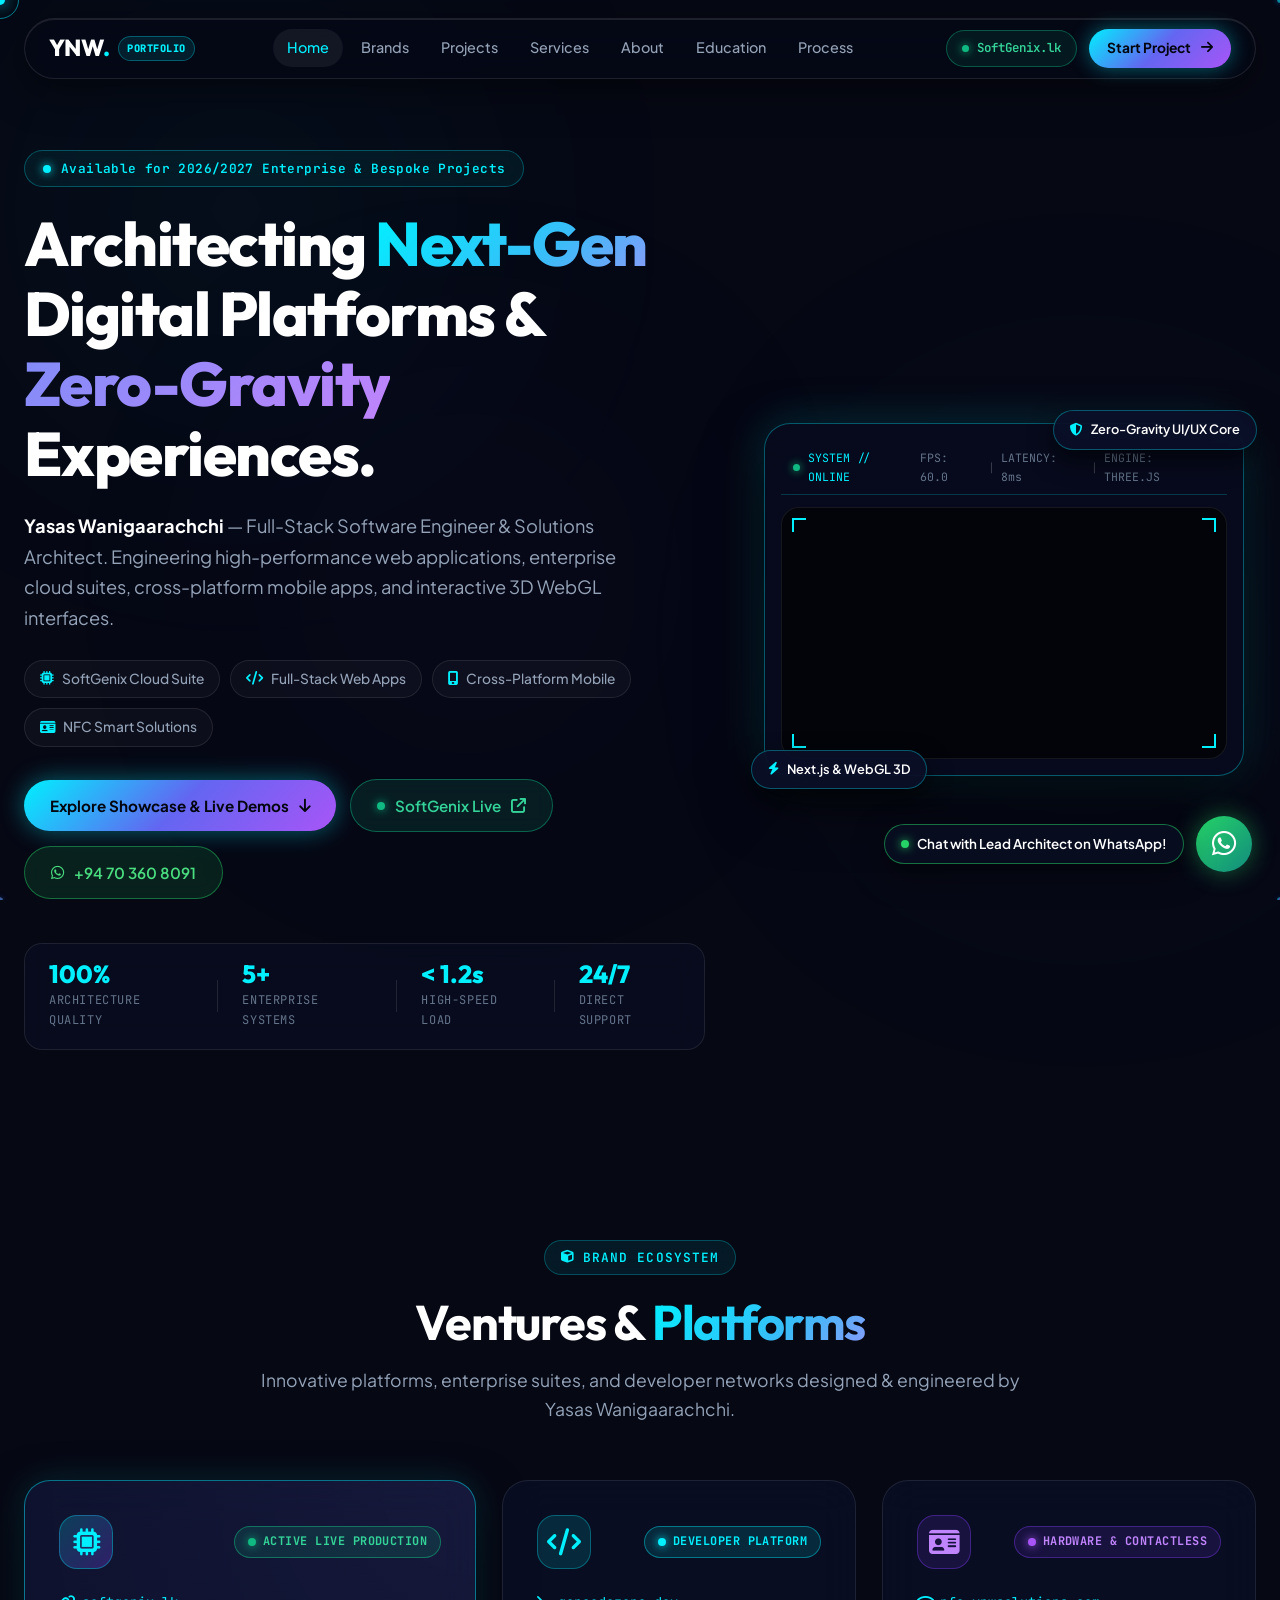
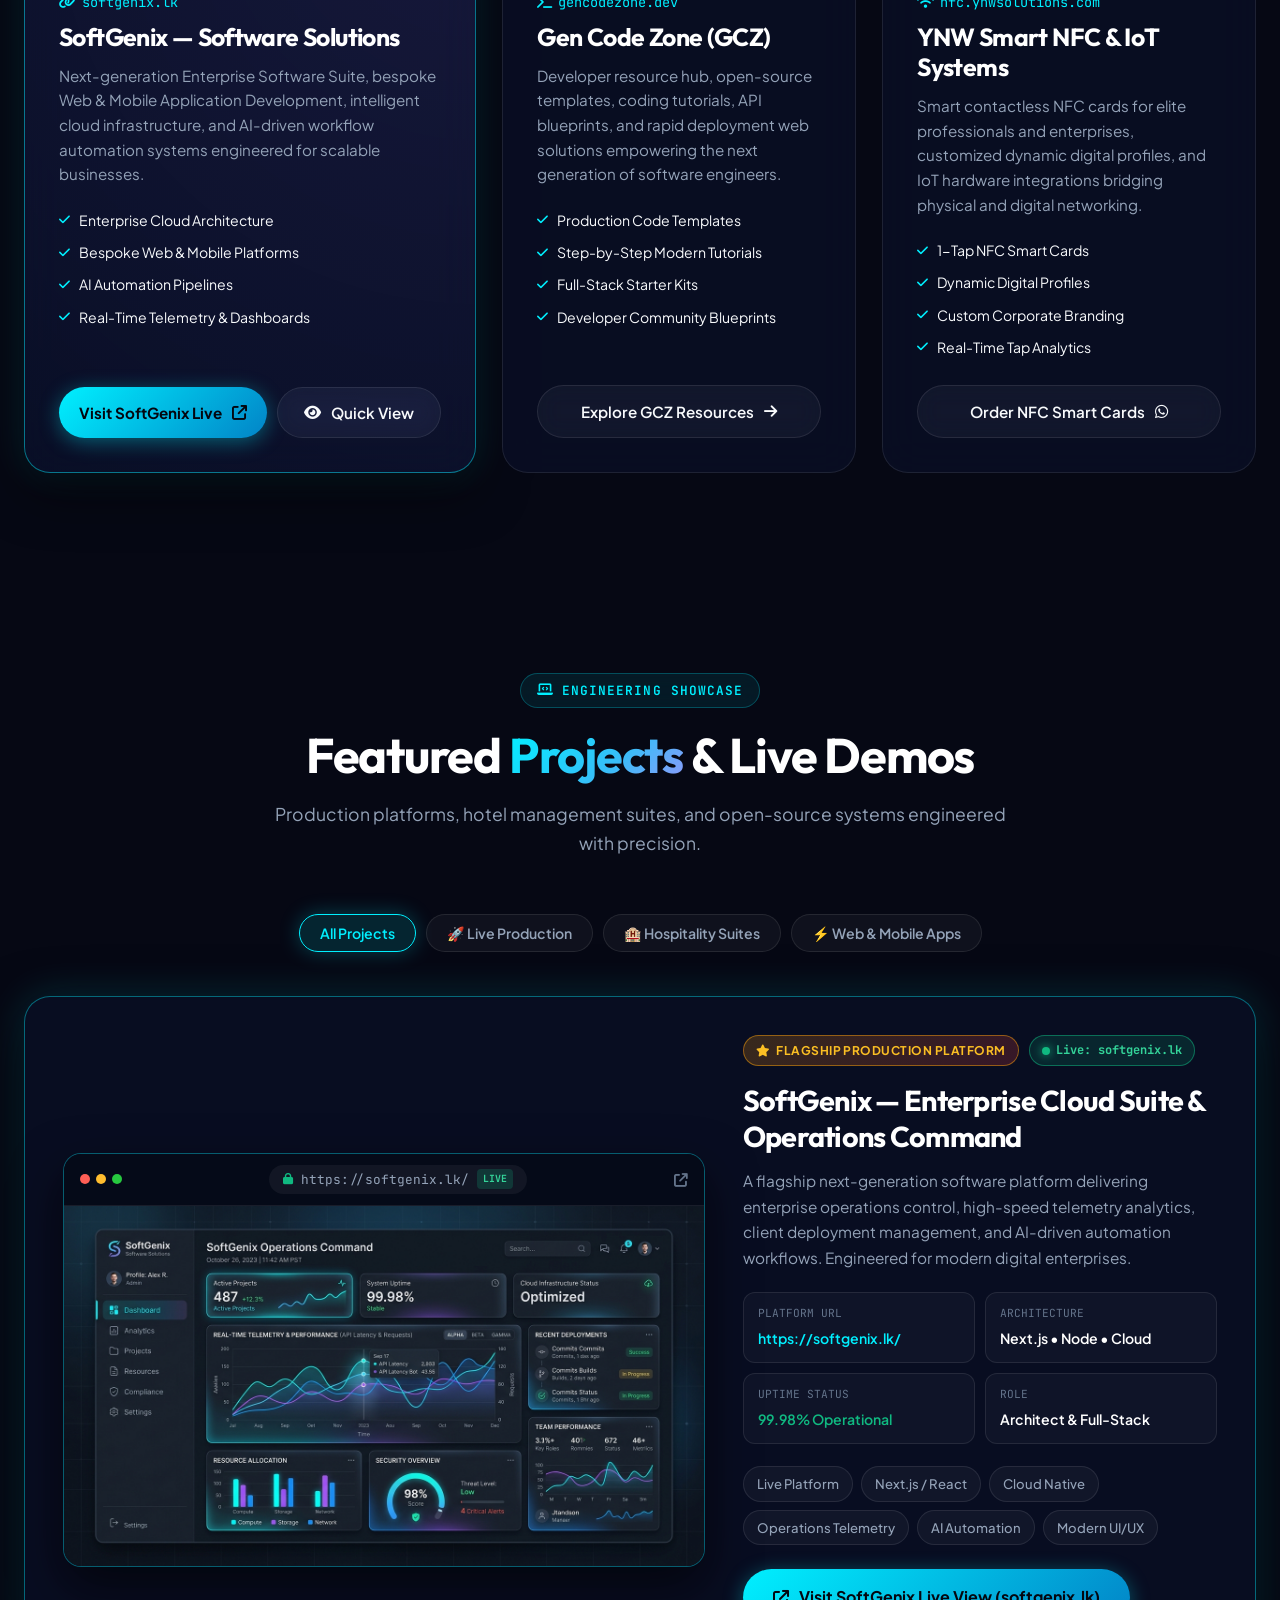
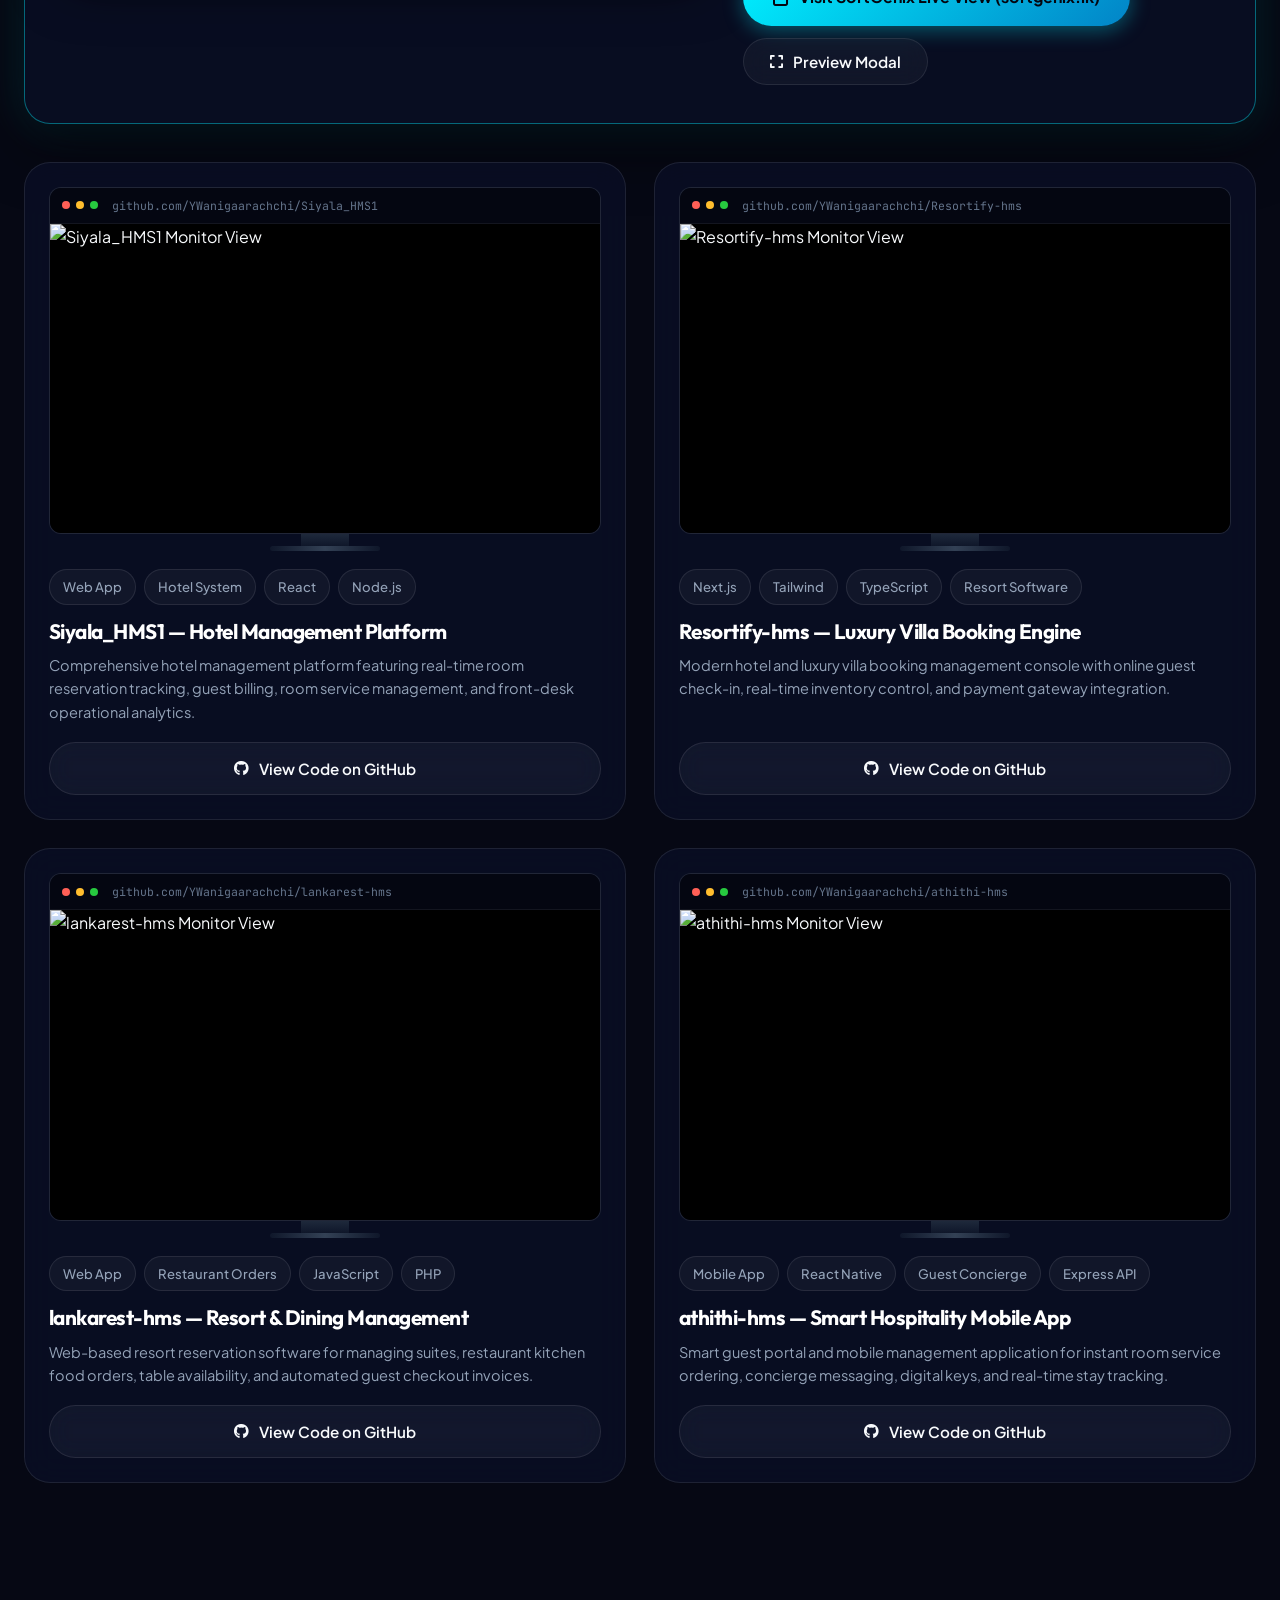
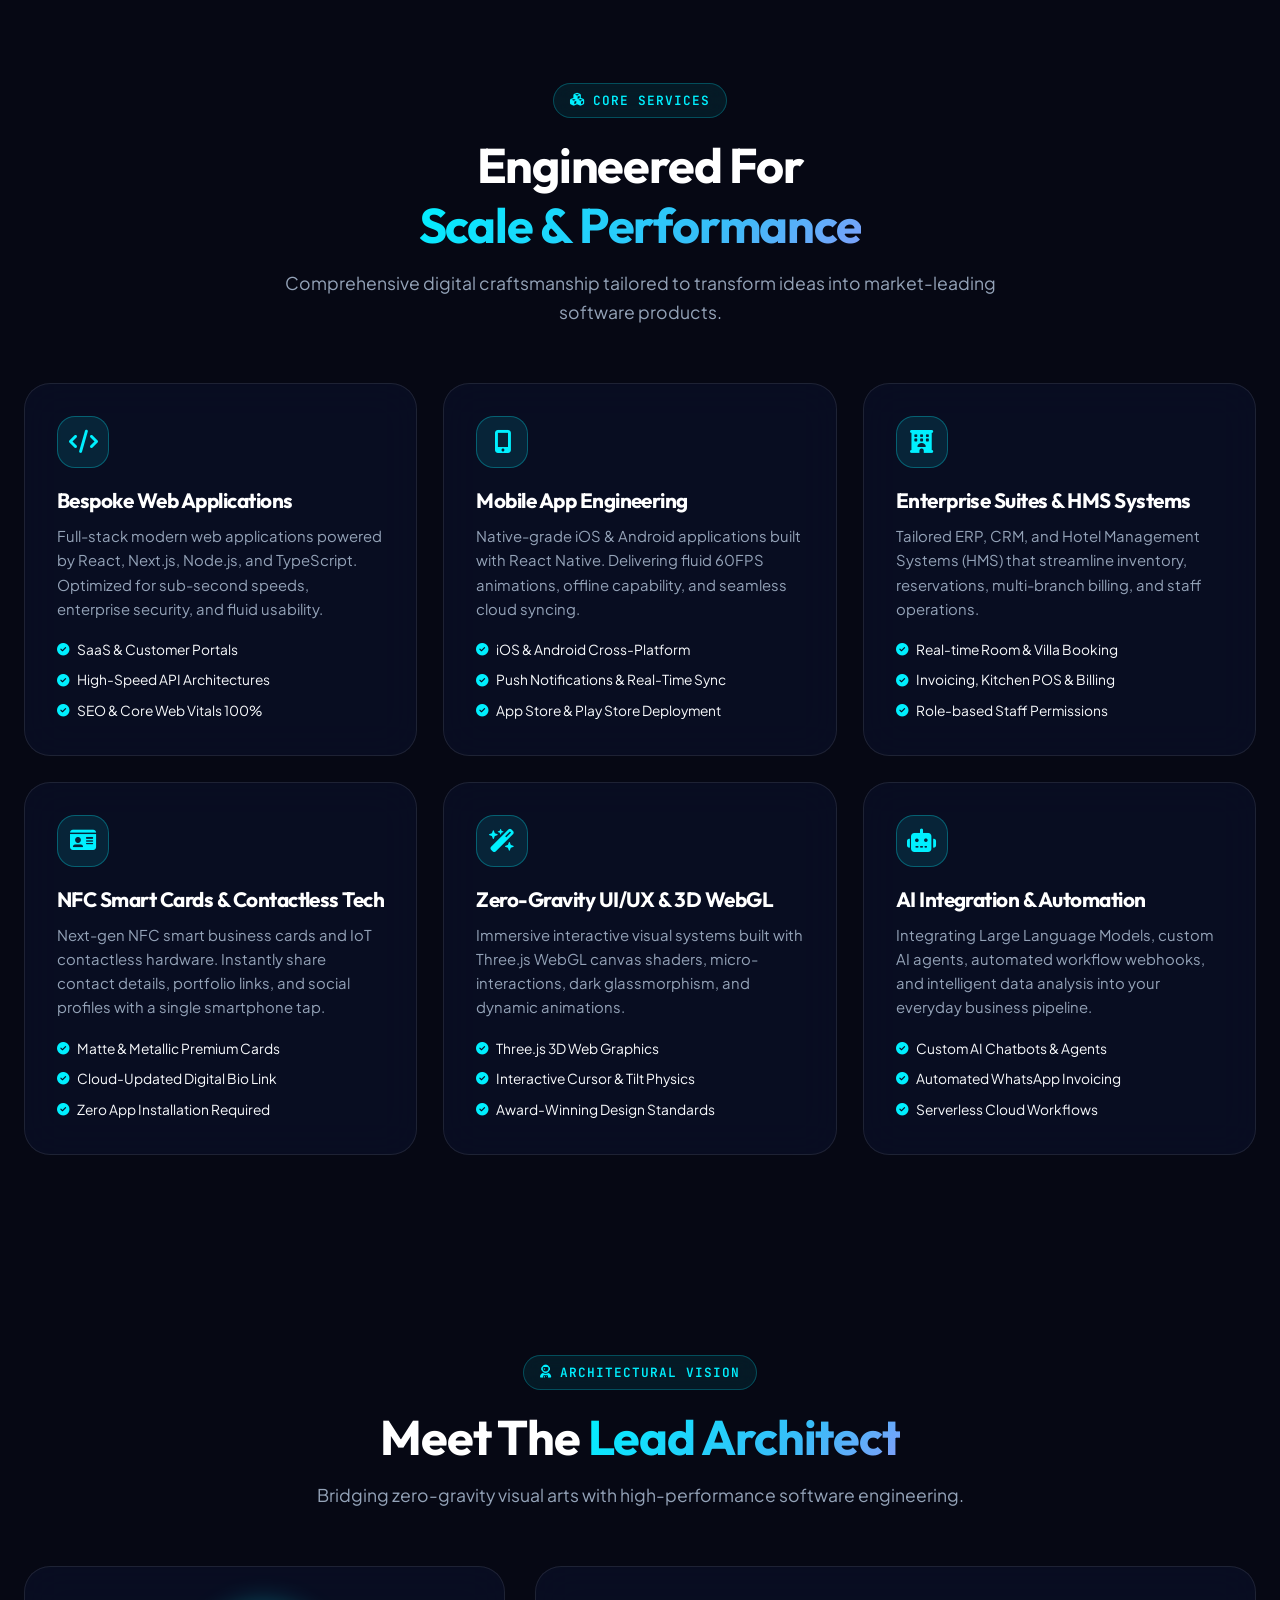
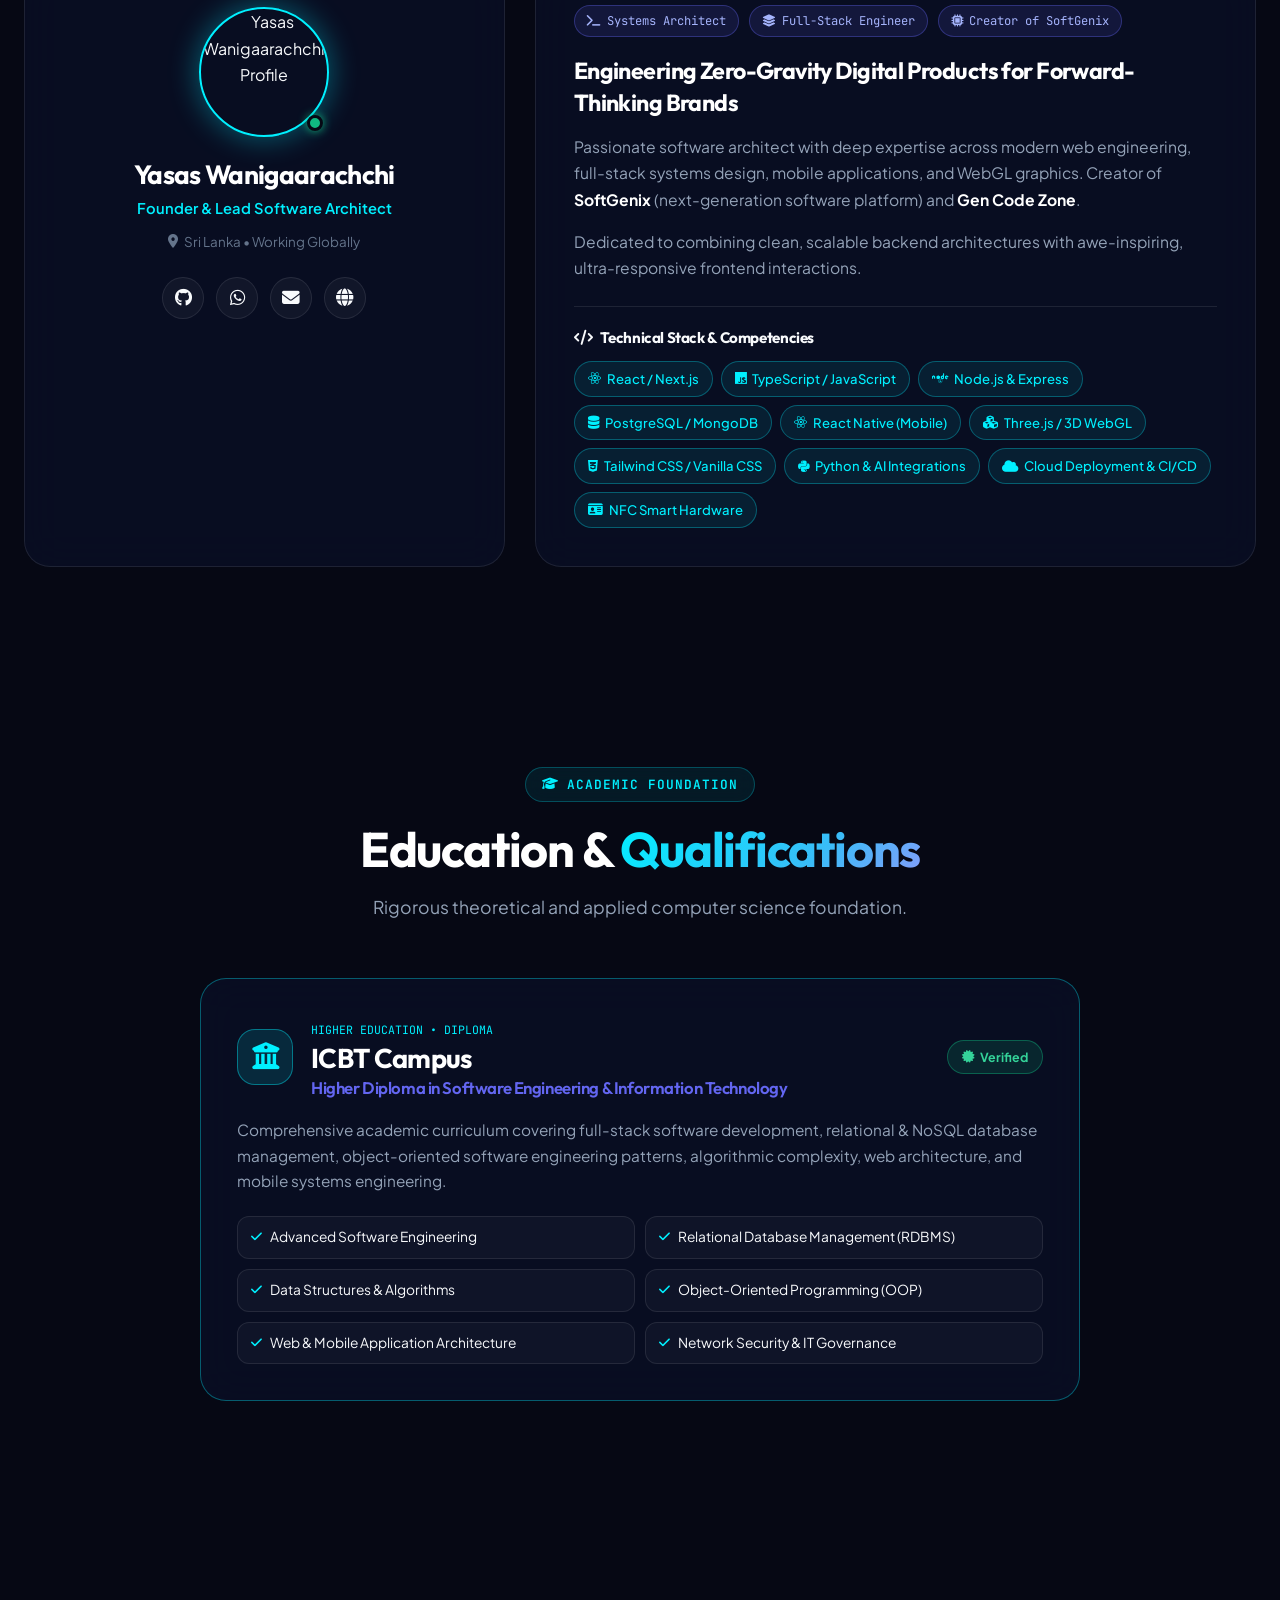
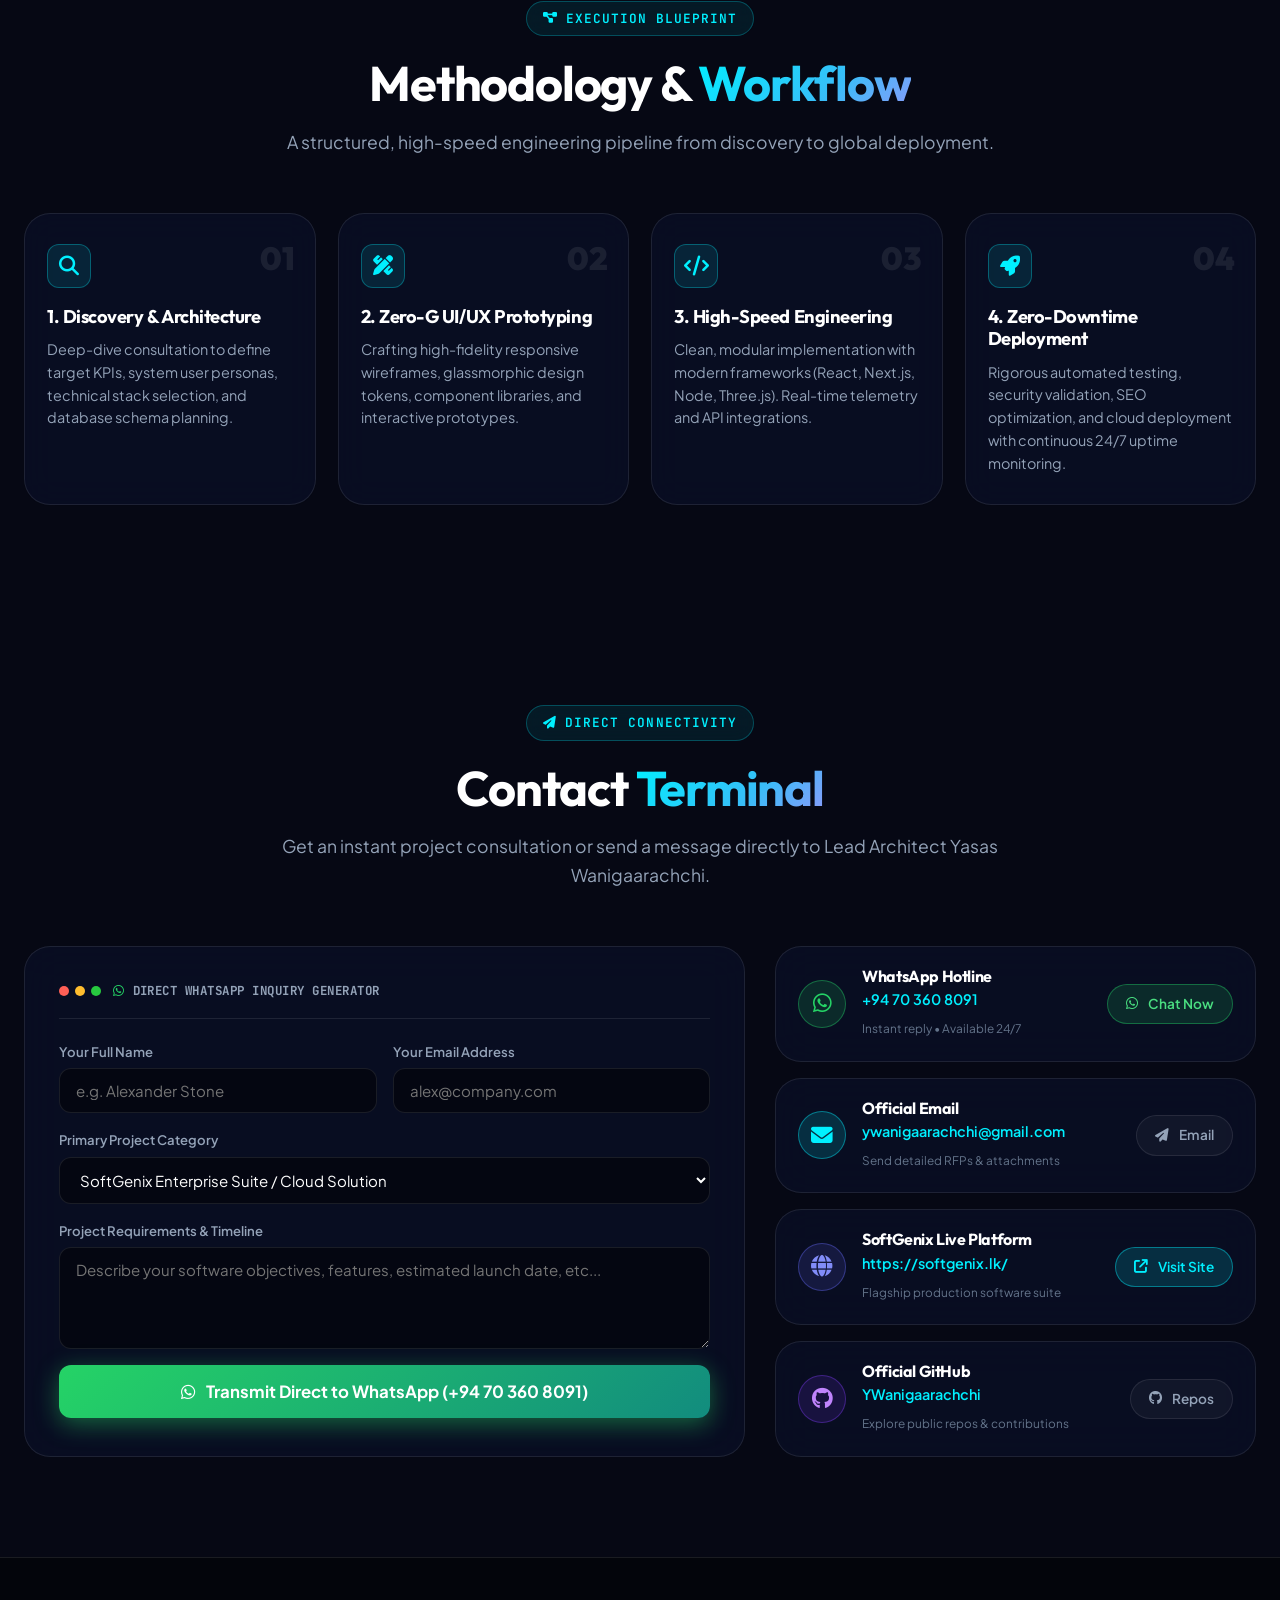
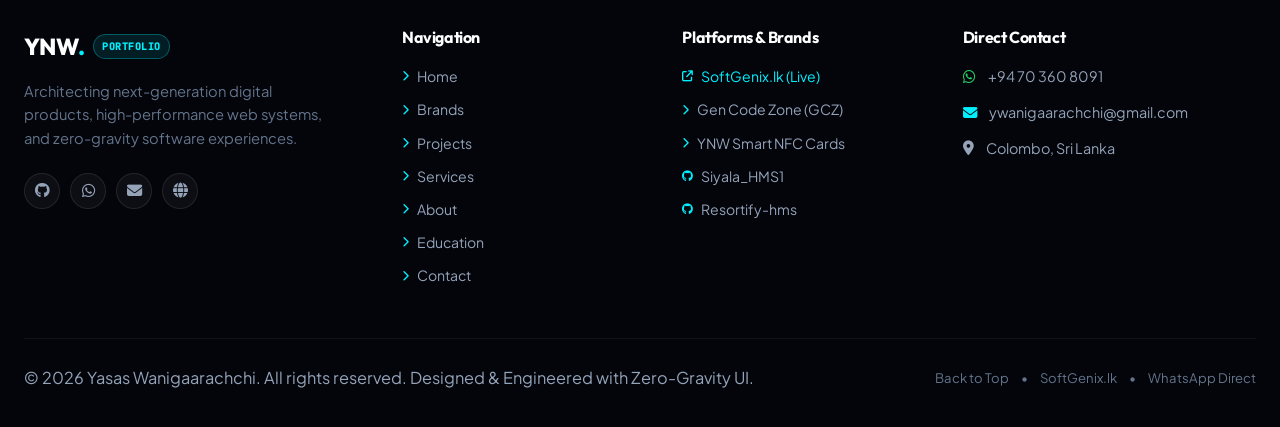
==== commit 879dde16: "refactor: rebrand project identity from YNW Software Solutions to personal developer portfolio" ====
--- a/index.html
+++ b/index.html
@@ -3,10 +3,10 @@
 <head>
     <meta charset="UTF-8">
     <meta name="viewport" content="width=device-width, initial-scale=1.0">
-    <meta name="description" content="YNW Software Solutions — High-performance enterprise web platforms, mobile apps, 3D WebGL visuals & modern software engineering. Led by Yasas Wanigaarachchi.">
-    <meta name="keywords" content="YNW Software Solutions, Yasas Wanigaarachchi, SoftGenix, Gen Code Zone, Web Development, Mobile Apps, NFC Smart Cards, Hotel Management Systems">
+    <meta name="description" content="Yasas Wanigaarachchi — Full-Stack Software Engineer & Solutions Architect Portfolio. High-performance enterprise web platforms, mobile apps, and interactive 3D WebGL interfaces.">
+    <meta name="keywords" content="Yasas Wanigaarachchi, YNW, Portfolio, SoftGenix, Gen Code Zone, Web Development, Full-Stack Developer, Mobile Apps, NFC Smart Cards, Hotel Management Systems">
     <meta name="author" content="Yasas Wanigaarachchi">
-    <title>YNW Software Solutions | Yasas Wanigaarachchi</title>
+    <title>Yasas Wanigaarachchi | Full-Stack Software Engineer & Portfolio</title>
     
     <!-- Fonts & Icons -->
     <link rel="preconnect" href="https://fonts.googleapis.com">
@@ -55,7 +55,7 @@
     <nav class="nav-container">
         <a href="#home" class="logo">
             <span class="logo-mark">YNW<span class="logo-dot">.</span></span>
-            <span class="logo-badge">Solutions</span>
+            <span class="logo-badge">Portfolio</span>
         </a>
 
         <div class="nav-links">
@@ -127,7 +127,7 @@
                 </h1>
 
                 <p class="hero-desc">
-                    <strong>YNW Software Solutions</strong> — Led by <em>Yasas Wanigaarachchi</em>. Engineering high-performance web applications, enterprise cloud suites, cross-platform mobile apps, and interactive 3D WebGL interfaces.
+                    <strong>Yasas Wanigaarachchi</strong> — Full-Stack Software Engineer & Solutions Architect. Engineering high-performance web applications, enterprise cloud suites, cross-platform mobile apps, and interactive 3D WebGL interfaces.
                 </p>
 
                 <!-- Interactive Hero Tags -->
@@ -231,8 +231,8 @@
     <div class="container">
         <div class="section-heading text-center">
             <div class="section-tag"><i class="fa-solid fa-cube"></i> Brand Ecosystem</div>
-            <h2 class="section-title">Our <span class="shimmer-text">Brands</span> & Platforms</h2>
-            <p class="section-desc">Innovative platforms, enterprise suites, and developer networks engineered under the YNW Software Solutions architecture.</p>
+            <h2 class="section-title">Ventures & <span class="shimmer-text">Platforms</span></h2>
+            <p class="section-desc">Innovative platforms, enterprise suites, and developer networks designed & engineered by Yasas Wanigaarachchi.</p>
         </div>
 
         <div class="brands-grid">
@@ -344,7 +344,7 @@
                 </div>
 
                 <div class="brand-actions-row">
-                    <a href="https://wa.me/94703608091?text=Hi%20YNW%20Solutions!%20I%20am%20interested%20in%20Smart%20NFC%20Cards." target="_blank" rel="noopener noreferrer" class="btn btn-outline" style="width:100%;">
+                    <a href="https://wa.me/94703608091?text=Hi%20Yasas!%20I%20am%20interested%20in%20Smart%20NFC%20Cards." target="_blank" rel="noopener noreferrer" class="btn btn-outline" style="width:100%;">
                         <span>Order NFC Smart Cards</span>
                         <i class="fa-brands fa-whatsapp"></i>
                     </a>
@@ -893,7 +893,7 @@
                     const service = document.getElementById('term-service').value;
                     const msg = document.getElementById('term-msg').value.trim();
                     
-                    const text = `*New Project Inquiry — YNW Software Solutions*%0A=================================%0A*Client Name:* ${encodeURIComponent(name)}%0A*Email:* ${encodeURIComponent(email)}%0A*Service Required:* ${encodeURIComponent(service)}%0A---------------------------------%0A*Project Brief:*%0A${encodeURIComponent(msg)}%0A=================================%0APlease connect with me at your earliest convenience.`;
+                    const text = `*New Project Inquiry — Yasas Wanigaarachchi Portfolio*%0A=================================%0A*Client Name:* ${encodeURIComponent(name)}%0A*Email:* ${encodeURIComponent(email)}%0A*Service Required:* ${encodeURIComponent(service)}%0A---------------------------------%0A*Project Brief:*%0A${encodeURIComponent(msg)}%0A=================================%0APlease connect with me at your earliest convenience.`;
                     
                     window.open('https://wa.me/94703608091?text=' + text, '_blank');
                 ">
@@ -1052,7 +1052,7 @@
                     <a href="https://softgenix.lk" target="_blank" rel="noopener noreferrer" class="btn btn-cyan btn-lg" style="flex:1;">
                         <i class="fa-solid fa-arrow-up-right-from-square"></i> Open Live Site (softgenix.lk)
                     </a>
-                    <a href="https://wa.me/94703608091?text=Hi%20YNW%20Solutions!%20I%20would%20like%20to%20inquire%20about%20SoftGenix%20Platform." target="_blank" rel="noopener noreferrer" class="btn btn-whatsapp btn-lg">
+                    <a href="https://wa.me/94703608091?text=Hi%20Yasas!%20I%20would%20like%20to%20inquire%20about%20SoftGenix%20Platform." target="_blank" rel="noopener noreferrer" class="btn btn-whatsapp btn-lg">
                         <i class="fa-brands fa-whatsapp"></i> Inquire via WhatsApp
                     </a>
                 </div>
@@ -1070,7 +1070,7 @@
             <div class="footer-brand-col">
                 <a href="#home" class="logo">
                     <span class="logo-mark">YNW<span class="logo-dot">.</span></span>
-                    <span class="logo-badge">Solutions</span>
+                    <span class="logo-badge">Portfolio</span>
                 </a>
                 <p class="footer-motto">
                     Architecting next-generation digital products, high-performance web systems, and zero-gravity software experiences.
@@ -1125,7 +1125,7 @@
         </div>
 
         <div class="footer-bottom-bar">
-            <p>&copy; 2026 YNW Software Solutions. All rights reserved. Designed & Engineered by Yasas Wanigaarachchi.</p>
+            <p>&copy; 2026 Yasas Wanigaarachchi. All rights reserved. Designed & Engineered with Zero-Gravity UI.</p>
             <div class="footer-sub-links">
                 <a href="#home">Back to Top</a>
                 <span>•</span>
--- a/style.css
+++ b/style.css
@@ -1,76 +1,74 @@
 /* =====================================================
-   ANTI-GRAVITY & ZERO-G PORTFOLIO & AGENCY DESIGN SYSTEM
-   Theme: Deep Space Blue (#0A1128) | Neon Cyan (#00E5FF) | Soft Indigo (#5C67DE)
+   YNW SOFTWARE SOLUTIONS — ZERO-GRAVITY MODERN DESIGN SYSTEM
+   Lead Architect: Yasas Wanigaarachchi
+   Theme: Deep Obsidian Space (#060814) | Electric Cyan (#00F0FF) | Cyber Violet (#7C3AED)
    ===================================================== */
 
-@import url('https://fonts.googleapis.com/css2?family=Outfit:wght@300;400;500;600;700;800;900&family=Space+Grotesk:wght@300;400;500;600;700&display=swap');
+@import url('https://fonts.googleapis.com/css2?family=Outfit:wght@300;400;500;600;700;800;900&family=Plus+Jakarta+Sans:wght@300;400;500;600;700;800&family=Space+Grotesk:wght@400;500;600;700&family=JetBrains+Mono:wght@400;500;600&display=swap');
 
 /* =====================================================
-   CSS CUSTOM PROPERTIES
+   CSS CUSTOM PROPERTIES & COLOR ENGINE
    ===================================================== */
 :root {
-  /* Core Color Palette */
-  --bg-space: #0A1128;
-  --bg-space-dark: #050A19;
-  --bg-space-card: rgba(10, 17, 40, 0.65);
-
-  /* Accent Palette */
-  --neon-cyan: #00E5FF;
-  --cyan-glow: rgba(0, 229, 255, 0.4);
-  --soft-indigo: #5C67DE;
-  --indigo-glow: rgba(92, 103, 222, 0.35);
-  --deep-purple: #7C3AED;
+  /* Obsidian Space Palette */
+  --bg-darkest: #03050C;
+  --bg-space: #060814;
+  --bg-space-alt: #080D22;
+  --bg-card: rgba(10, 16, 40, 0.72);
+  --bg-card-hover: rgba(15, 24, 58, 0.88);
+  --bg-surface: rgba(255, 255, 255, 0.03);
+
+  /* Modern Cyber Accents */
+  --neon-cyan: #00F0FF;
+  --cyan-subtle: rgba(0, 240, 255, 0.12);
+  --cyan-glow: rgba(0, 240, 255, 0.45);
+
+  --electric-violet: #7C3AED;
+  --soft-indigo: #6366F1;
+  --violet-glow: rgba(124, 58, 237, 0.4);
+
   --whatsapp-green: #25D366;
-  --whatsapp-glow: rgba(37, 211, 102, 0.5);
-
-  /* Backward Compatibility Aliases */
-  --bg-primary: #0A1128;
-  --bg-secondary: #050A19;
-  --bg-card: rgba(10, 17, 40, 0.65);
-  --bg-card-hover: rgba(15, 23, 54, 0.85);
-  --accent-cyan: #00E5FF;
-  --accent-violet: #5C67DE;
-
-  /* Typography */
+  --whatsapp-glow: rgba(37, 211, 102, 0.45);
+
+  /* Typography Colors */
   --text-white: #FFFFFF;
-  --text-primary: #FFFFFF;
+  --text-primary: #F8FAFC;
   --text-secondary: #94A3B8;
   --text-muted: #64748B;
 
-  /* Glassmorphism & Borders */
-  --glass-bg: rgba(10, 17, 40, 0.65);
-  --glass-border: rgba(0, 229, 255, 0.18);
-  --glass-border-hover: rgba(0, 229, 255, 0.5);
-  --glass-shadow: 0 20px 50px rgba(0, 0, 0, 0.5);
-  --indigo-shadow: 0 20px 60px rgba(92, 103, 222, 0.3);
-  --cyan-shadow: 0 0 35px rgba(0, 229, 255, 0.4);
+  /* Glassmorphic Borders & Highlights */
+  --border-glass: rgba(255, 255, 255, 0.09);
+  --border-cyan: rgba(0, 240, 255, 0.32);
+  --border-cyan-active: rgba(0, 240, 255, 0.8);
+  --border-violet: rgba(124, 58, 237, 0.4);
 
   /* Gradients */
-  --grad-cyan-indigo: linear-gradient(135deg, #00E5FF 0%, #5C67DE 100%);
+  --grad-cyan-indigo: linear-gradient(135deg, #00F0FF 0%, #6366F1 50%, #A855F7 100%);
   --grad-whatsapp: linear-gradient(135deg, #25D366 0%, #128C7E 100%);
-  --grad-indigo-purple: linear-gradient(135deg, #5C67DE 0%, #7C3AED 100%);
-
-  /* Spacing & Radius */
-  --section-padding: 120px 0;
+
+  /* Typography Fonts */
+  --font-heading: 'Outfit', 'Plus Jakarta Sans', -apple-system, BlinkMacSystemFont, 'Segoe UI', Roboto, sans-serif;
+  --font-body: 'Plus Jakarta Sans', -apple-system, BlinkMacSystemFont, 'Segoe UI', Roboto, sans-serif;
+  --font-mono: 'JetBrains Mono', 'Space Grotesk', monospace;
+
+  /* Dimensions & Spacing */
   --container-max: 1280px;
   --container-pad: 24px;
-  --radius-sm: 10px;
-  --radius-md: 20px;
-  --radius-lg: 30px;
-  --radius-full: 999px;
+  --radius-xs: 6px;
+  --radius-sm: 12px;
+  --radius-md: 18px;
+  --radius-lg: 26px;
+  --radius-full: 9999px;
 
   /* Transitions */
-  --transition-fast: all 0.2s cubic-bezier(0.4, 0, 0.2, 1);
-  --transition: all 0.4s cubic-bezier(0.16, 1, 0.3, 1);
-  --transition-slow: all 0.8s cubic-bezier(0.16, 1, 0.3, 1);
+  --trans-fast: 0.2s cubic-bezier(0.16, 1, 0.3, 1);
+  --trans-smooth: 0.35s cubic-bezier(0.16, 1, 0.3, 1);
 }
 
 /* =====================================================
-   RESET & BASE STYLES
+   RESET & FOUNDATIONS
    ===================================================== */
-*,
-*::before,
-*::after {
+*, *::before, *::after {
   margin: 0;
   padding: 0;
   box-sizing: border-box;
@@ -79,37 +77,23 @@
 html {
   scroll-behavior: smooth;
   font-size: 16px;
-  background-color: var(--bg-space);
+  background-color: var(--bg-darkest);
   color: var(--text-white);
   -webkit-font-smoothing: antialiased;
   -moz-osx-font-smoothing: grayscale;
-  text-rendering: optimizeLegibility;
-}
-
-.glass-card,
-.pricing-card-5,
-.portfolio-card-work,
-.btn,
-.hero-tag-pill,
-#ynw-preloader,
-#ai-core-canvas,
-#preloader-3d-canvas,
-.cursor-follower {
-  will-change: transform, opacity;
-  transform: translateZ(0);
 }
 
 body {
-  font-family: 'Outfit', sans-serif;
+  font-family: var(--font-body);
   background-color: var(--bg-space);
-  color: var(--text-white);
-  line-height: 1.7;
+  color: var(--text-primary);
+  line-height: 1.65;
   overflow-x: hidden;
   position: relative;
-  cursor: none;
-}
-
-/* Starfield / Drifting Particles Canvas */
+  min-height: 100vh;
+}
+
+/* Particles Canvas */
 #particles-canvas {
   position: fixed;
   top: 0;
@@ -118,6 +102,84 @@
   height: 100vh;
   pointer-events: none;
   z-index: 0;
+  opacity: 0.6;
+}
+
+/* Ambient Cyber Aurora Glows */
+.ambient-glow {
+  position: fixed;
+  border-radius: 50%;
+  filter: blur(140px);
+  pointer-events: none;
+  z-index: 0;
+  opacity: 0.35;
+  animation: auroraDrift 16s ease-in-out infinite alternate;
+}
+
+.glow-cyan {
+  top: -10%;
+  left: -5%;
+  width: 600px;
+  height: 600px;
+  background: radial-gradient(circle, rgba(0, 240, 255, 0.24) 0%, transparent 70%);
+}
+
+.glow-indigo {
+  top: 35%;
+  right: -10%;
+  width: 650px;
+  height: 650px;
+  background: radial-gradient(circle, rgba(99, 102, 241, 0.2) 0%, transparent 70%);
+}
+
+.glow-purple {
+  bottom: 5%;
+  left: 15%;
+  width: 550px;
+  height: 550px;
+  background: radial-gradient(circle, rgba(124, 58, 237, 0.2) 0%, transparent 70%);
+}
+
+@keyframes auroraDrift {
+  0% { transform: translate(0, 0) scale(1); }
+  50% { transform: translate(30px, 30px) scale(1.06); }
+  100% { transform: translate(-20px, 20px) scale(0.96); }
+}
+
+/* Container & Section Base */
+.container {
+  width: 100%;
+  max-width: var(--container-max);
+  margin: 0 auto;
+  padding: 0 var(--container-pad);
+  position: relative;
+  z-index: 2;
+}
+
+.section {
+  padding: 100px 0;
+  position: relative;
+  z-index: 2;
+}
+
+/* Typography Hierarchy */
+h1, h2, h3, h4, h5, h6 {
+  font-family: var(--font-heading);
+  color: var(--text-white);
+  font-weight: 700;
+  letter-spacing: -0.025em;
+  line-height: 1.22;
+}
+
+p {
+  color: var(--text-secondary);
+  font-size: 1.02rem;
+}
+
+a {
+  text-decoration: none;
+  color: inherit;
+  transition: var(--trans-fast);
 }
 
 img {
@@ -126,26 +188,2305 @@
   display: block;
 }
 
-a {
-  text-decoration: none;
-  color: inherit;
-}
-
-ul {
+/* Shimmer & Gradient Text */
+.shimmer-text {
+  background: linear-gradient(135deg, #00F0FF 0%, #38BDF8 35%, #C084FC 70%, #00F0FF 100%);
+  background-size: 200% auto;
+  -webkit-background-clip: text;
+  -webkit-text-fill-color: transparent;
+  background-clip: text;
+  animation: textShimmer 6s linear infinite;
+  display: inline-block;
+}
+
+.gradient-violet {
+  background: linear-gradient(135deg, #818CF8 0%, #C084FC 100%);
+  -webkit-background-clip: text;
+  -webkit-text-fill-color: transparent;
+  background-clip: text;
+  display: inline-block;
+}
+
+@keyframes textShimmer {
+  to { background-position: 200% center; }
+}
+
+/* Section Headings */
+.section-heading {
+  max-width: 760px;
+  margin: 0 auto 56px auto;
+}
+
+.section-heading.text-center {
+  text-align: center;
+}
+
+.section-tag {
+  display: inline-flex;
+  align-items: center;
+  gap: 8px;
+  padding: 6px 16px;
+  background: rgba(0, 240, 255, 0.08);
+  border: 1px solid rgba(0, 240, 255, 0.25);
+  border-radius: var(--radius-full);
+  color: var(--neon-cyan);
+  font-family: var(--font-mono);
+  font-size: 0.8rem;
+  font-weight: 600;
+  text-transform: uppercase;
+  letter-spacing: 0.08em;
+  margin-bottom: 18px;
+  backdrop-filter: blur(10px);
+}
+
+.section-title {
+  font-size: clamp(2.2rem, 3.8vw, 3.4rem);
+  margin-bottom: 14px;
+}
+
+.section-desc {
+  font-size: 1.1rem;
+  color: var(--text-secondary);
+}
+
+/* =====================================================
+   BUTTONS & MICRO-INTERACTIONS
+   ===================================================== */
+.btn {
+  display: inline-flex;
+  align-items: center;
+  justify-content: center;
+  gap: 10px;
+  padding: 13px 26px;
+  font-family: var(--font-body);
+  font-size: 0.95rem;
+  font-weight: 600;
+  border-radius: var(--radius-full);
+  cursor: pointer;
+  border: none;
+  outline: none;
+  transition: var(--trans-smooth);
+  position: relative;
+  overflow: hidden;
+  white-space: nowrap;
+}
+
+.btn-primary {
+  background: var(--grad-cyan-indigo);
+  color: #04060F;
+  font-weight: 700;
+  box-shadow: 0 0 25px rgba(0, 240, 255, 0.4);
+}
+
+.btn-primary:hover {
+  transform: translateY(-3px) scale(1.02);
+  box-shadow: 0 0 40px rgba(0, 240, 255, 0.7);
+  color: #04060F;
+}
+
+.btn-cyan {
+  background: linear-gradient(135deg, #00F0FF 0%, #0284C7 100%);
+  color: #04060F;
+  font-weight: 700;
+  box-shadow: 0 4px 20px rgba(0, 240, 255, 0.35);
+}
+
+.btn-cyan:hover {
+  transform: translateY(-3px);
+  box-shadow: 0 8px 30px rgba(0, 240, 255, 0.6);
+  color: #04060F;
+}
+
+.btn-cyan.btn-lg {
+  padding: 15px 30px;
+  font-size: 1rem;
+}
+
+.btn-live-portal {
+  background: rgba(16, 185, 129, 0.12);
+  border: 1px solid rgba(16, 185, 129, 0.45);
+  color: #34D399;
+  backdrop-filter: blur(10px);
+}
+
+.btn-live-portal:hover {
+  background: rgba(16, 185, 129, 0.25);
+  border-color: #34D399;
+  box-shadow: 0 0 25px rgba(16, 185, 129, 0.4);
+  color: #FFFFFF;
+  transform: translateY(-3px);
+}
+
+.btn-whatsapp-hero {
+  background: rgba(37, 211, 102, 0.12);
+  border: 1px solid rgba(37, 211, 102, 0.45);
+  color: #4ADE80;
+  backdrop-filter: blur(10px);
+}
+
+.btn-whatsapp-hero:hover {
+  background: var(--whatsapp-green);
+  color: #FFFFFF;
+  box-shadow: 0 0 30px var(--whatsapp-glow);
+  transform: translateY(-3px);
+}
+
+.btn-outline {
+  background: rgba(255, 255, 255, 0.04);
+  border: 1px solid var(--border-glass);
+  color: var(--text-primary);
+  backdrop-filter: blur(12px);
+}
+
+.btn-outline:hover {
+  background: rgba(0, 240, 255, 0.08);
+  border-color: var(--neon-cyan);
+  color: var(--neon-cyan);
+  transform: translateY(-3px);
+  box-shadow: 0 0 20px rgba(0, 240, 255, 0.2);
+}
+
+.btn-whatsapp {
+  background: var(--grad-whatsapp);
+  color: #FFFFFF;
+  box-shadow: 0 4px 20px var(--whatsapp-glow);
+}
+
+.btn-whatsapp:hover {
+  transform: translateY(-3px);
+  box-shadow: 0 8px 30px rgba(37, 211, 102, 0.7);
+  color: #FFFFFF;
+}
+
+.btn-whatsapp-submit {
+  width: 100%;
+  padding: 16px 24px;
+  background: var(--grad-whatsapp);
+  color: #FFFFFF;
+  font-weight: 700;
+  font-size: 1.05rem;
+  border-radius: var(--radius-sm);
+  box-shadow: 0 6px 25px var(--whatsapp-glow);
+}
+
+.btn-whatsapp-submit:hover {
+  transform: translateY(-3px);
+  box-shadow: 0 10px 35px rgba(37, 211, 102, 0.7);
+}
+
+.btn-whatsapp-sm {
+  padding: 8px 18px;
+  font-size: 0.85rem;
+  background: rgba(37, 211, 102, 0.15);
+  border: 1px solid rgba(37, 211, 102, 0.4);
+  color: #4ADE80;
+  border-radius: var(--radius-full);
+}
+
+.btn-whatsapp-sm:hover {
+  background: var(--whatsapp-green);
+  color: #FFFFFF;
+}
+
+.btn-outline-sm {
+  padding: 8px 18px;
+  font-size: 0.85rem;
+  background: rgba(255, 255, 255, 0.04);
+  border: 1px solid var(--border-glass);
+  color: var(--text-secondary);
+  border-radius: var(--radius-full);
+}
+
+.btn-outline-sm:hover {
+  border-color: var(--neon-cyan);
+  color: var(--neon-cyan);
+}
+
+.btn-cyan-sm {
+  padding: 8px 18px;
+  font-size: 0.85rem;
+  background: rgba(0, 240, 255, 0.15);
+  border: 1px solid rgba(0, 240, 255, 0.4);
+  color: var(--neon-cyan);
+  border-radius: var(--radius-full);
+}
+
+.btn-cyan-sm:hover {
+  background: var(--neon-cyan);
+  color: #04060F;
+}
+
+/* =====================================================
+   BENTO CARDS & SPOTLIGHT HOVER ENGINE
+   ===================================================== */
+.bento-card {
+  background: var(--bg-card);
+  border: 1px solid var(--border-glass);
+  border-radius: var(--radius-lg);
+  padding: 34px;
+  backdrop-filter: blur(20px);
+  -webkit-backdrop-filter: blur(20px);
+  position: relative;
+  overflow: hidden;
+  transition: border-color 0.3s ease, transform 0.3s ease, box-shadow 0.3s ease;
+  z-index: 1;
+}
+
+.bento-card::before {
+  content: '';
+  position: absolute;
+  top: 0;
+  left: 0;
+  right: 0;
+  bottom: 0;
+  background: radial-gradient(550px circle at var(--mouse-x, 50%) var(--mouse-y, 50%), rgba(0, 240, 255, 0.12), transparent 40%);
+  pointer-events: none;
+  opacity: 0;
+  transition: opacity 0.3s ease;
+  z-index: -1;
+}
+
+.bento-card:hover::before {
+  opacity: 1;
+}
+
+.bento-card:hover {
+  border-color: var(--border-cyan);
+  transform: translateY(-5px);
+  box-shadow: 0 15px 40px rgba(0, 0, 0, 0.4), 0 0 25px rgba(0, 240, 255, 0.1);
+}
+
+/* =====================================================
+   FLOATING COMMAND BAR NAVIGATION
+   ===================================================== */
+.header-nav {
+  position: fixed;
+  top: 18px;
+  left: 0;
+  right: 0;
+  z-index: 999;
+  display: flex;
+  justify-content: center;
+  padding: 0 var(--container-pad);
+}
+
+.nav-container {
+  width: 100%;
+  max-width: var(--container-max);
+  display: flex;
+  align-items: center;
+  justify-content: space-between;
+  padding: 10px 24px;
+  background: rgba(6, 8, 20, 0.82);
+  backdrop-filter: blur(24px) saturate(180%);
+  -webkit-backdrop-filter: blur(24px) saturate(180%);
+  border: 1px solid rgba(255, 255, 255, 0.1);
+  border-radius: var(--radius-full);
+  box-shadow: 0 10px 40px rgba(0, 0, 0, 0.5), inset 0 1px 0 rgba(255, 255, 255, 0.1);
+  transition: var(--trans-smooth);
+}
+
+.header-nav.scrolled .nav-container {
+  background: rgba(4, 6, 15, 0.94);
+  border-color: rgba(0, 240, 255, 0.25);
+  box-shadow: 0 15px 40px rgba(0, 0, 0, 0.7), 0 0 20px rgba(0, 240, 255, 0.15);
+}
+
+/* Logo */
+.logo {
+  display: flex;
+  align-items: center;
+  gap: 8px;
+  font-family: var(--font-heading);
+  font-size: 1.45rem;
+  font-weight: 800;
+  color: var(--text-white);
+  flex-shrink: 0;
+}
+
+.logo-dot {
+  color: var(--neon-cyan);
+}
+
+.logo-badge {
+  font-family: var(--font-mono);
+  font-size: 0.65rem;
+  padding: 3px 8px;
+  border-radius: var(--radius-full);
+  background: rgba(0, 240, 255, 0.1);
+  border: 1px solid rgba(0, 240, 255, 0.3);
+  color: var(--neon-cyan);
+  text-transform: uppercase;
+  letter-spacing: 0.05em;
+}
+
+/* Navigation Links */
+.nav-links {
+  display: flex;
+  align-items: center;
+  gap: 4px;
+  white-space: nowrap;
+}
+
+.nav-link {
+  padding: 7px 14px;
+  font-size: 0.9rem;
+  font-weight: 500;
+  color: var(--text-secondary);
+  border-radius: var(--radius-full);
+  transition: var(--trans-fast);
+}
+
+.nav-link:hover, .nav-link.active {
+  color: var(--text-white);
+  background: rgba(255, 255, 255, 0.06);
+}
+
+.nav-link.active {
+  color: var(--neon-cyan);
+}
+
+/* Nav Actions */
+.nav-actions {
+  display: flex;
+  align-items: center;
+  gap: 12px;
+  flex-shrink: 0;
+}
+
+.nav-brand-pill {
+  display: inline-flex;
+  align-items: center;
+  gap: 8px;
+  padding: 7px 15px;
+  border-radius: var(--radius-full);
+  background: rgba(16, 185, 129, 0.1);
+  border: 1px solid rgba(16, 185, 129, 0.4);
+  color: #34D399;
+  font-family: var(--font-mono);
+  font-size: 0.78rem;
+  font-weight: 600;
+  transition: var(--trans-fast);
+}
+
+.nav-brand-pill:hover {
+  background: rgba(16, 185, 129, 0.22);
+  border-color: #34D399;
+  color: #FFFFFF;
+}
+
+.live-beacon {
+  width: 7px;
+  height: 7px;
+  border-radius: 50%;
+  background: #10B981;
+  box-shadow: 0 0 8px #10B981;
+}
+
+.btn-nav-cta {
+  padding: 8px 18px;
+  font-size: 0.86rem;
+  background: var(--grad-cyan-indigo);
+  color: #04060F;
+  font-weight: 700;
+  box-shadow: 0 0 20px rgba(0, 240, 255, 0.4);
+}
+
+.btn-nav-cta:hover {
+  transform: translateY(-2px);
+  color: #04060F;
+}
+
+.hamburger {
+  display: none;
+  flex-direction: column;
+  justify-content: center;
+  gap: 5px;
+  width: 36px;
+  height: 36px;
+  background: rgba(255, 255, 255, 0.05);
+  border: 1px solid var(--border-glass);
+  border-radius: 8px;
+  cursor: pointer;
+  padding: 6px;
+}
+
+.hamburger span {
+  width: 100%;
+  height: 2px;
+  background: var(--text-white);
+  border-radius: 2px;
+}
+
+/* =====================================================
+   MOBILE DRAWER NAVIGATION
+   ===================================================== */
+.mobile-drawer {
+  position: fixed;
+  top: 0;
+  right: -100%;
+  width: 100%;
+  max-width: 360px;
+  height: 100vh;
+  background: rgba(6, 8, 20, 0.98);
+  backdrop-filter: blur(28px);
+  border-left: 1px solid var(--border-cyan);
+  z-index: 10000;
+  padding: 26px;
+  display: flex;
+  flex-direction: column;
+  justify-content: space-between;
+  visibility: hidden;
+  pointer-events: none;
+  transition: right 0.35s cubic-bezier(0.16, 1, 0.3, 1), visibility 0.35s;
+  box-shadow: -20px 0 60px rgba(0, 0, 0, 0.8);
+}
+
+.mobile-drawer.open {
+  right: 0;
+  visibility: visible;
+  pointer-events: auto;
+}
+
+.drawer-header {
+  display: flex;
+  align-items: center;
+  justify-content: space-between;
+  padding-bottom: 18px;
+  border-bottom: 1px solid var(--border-glass);
+}
+
+.drawer-close {
+  background: rgba(255, 255, 255, 0.08);
+  border: 1px solid var(--border-glass);
+  color: var(--text-white);
+  font-size: 1.1rem;
+  width: 38px;
+  height: 38px;
+  border-radius: 50%;
+  cursor: pointer;
+  display: flex;
+  align-items: center;
+  justify-content: center;
+}
+
+.drawer-links {
+  display: flex;
+  flex-direction: column;
+  gap: 10px;
+  margin: 24px 0;
+}
+
+.drawer-link {
+  display: flex;
+  align-items: center;
+  gap: 14px;
+  padding: 12px 16px;
+  border-radius: var(--radius-sm);
+  background: rgba(255, 255, 255, 0.02);
+  border: 1px solid var(--border-glass);
+  font-size: 1rem;
+  font-weight: 600;
+  color: var(--text-primary);
+}
+
+.drawer-link i {
+  color: var(--neon-cyan);
+  width: 20px;
+}
+
+.drawer-link:hover {
+  background: rgba(0, 240, 255, 0.08);
+  border-color: var(--neon-cyan);
+  color: var(--neon-cyan);
+}
+
+/* =====================================================
+   HERO SECTION
+   ===================================================== */
+.hero-section {
+  padding-top: 150px;
+  padding-bottom: 90px;
+  position: relative;
+  z-index: 2;
+  overflow: hidden;
+}
+
+.hero-grid {
+  display: grid;
+  grid-template-columns: 1.15fr 0.85fr;
+  align-items: center;
+  gap: 48px;
+}
+
+.status-chip {
+  display: inline-flex;
+  align-items: center;
+  gap: 10px;
+  padding: 7px 18px;
+  border-radius: var(--radius-full);
+  background: rgba(0, 240, 255, 0.06);
+  border: 1px solid rgba(0, 240, 255, 0.28);
+  color: var(--neon-cyan);
+  font-family: var(--font-mono);
+  font-size: 0.8rem;
+  font-weight: 600;
+  letter-spacing: 0.03em;
+  margin-bottom: 22px;
+  backdrop-filter: blur(12px);
+}
+
+.pulse-beacon {
+  width: 8px;
+  height: 8px;
+  border-radius: 50%;
+  background: var(--neon-cyan);
+  box-shadow: 0 0 10px var(--neon-cyan);
+  animation: pulseBeacon 2s infinite ease-in-out;
+}
+
+.pulse-beacon.green {
+  background: #10B981;
+  box-shadow: 0 0 10px #10B981;
+}
+
+.pulse-beacon.cyan {
+  background: var(--neon-cyan);
+  box-shadow: 0 0 10px var(--neon-cyan);
+}
+
+.pulse-beacon.purple {
+  background: #A855F7;
+  box-shadow: 0 0 10px #A855F7;
+}
+
+@keyframes pulseBeacon {
+  0%, 100% { transform: scale(1); opacity: 1; }
+  50% { transform: scale(1.6); opacity: 0.5; }
+}
+
+.hero-title {
+  font-size: clamp(2.6rem, 4.8vw, 4.4rem);
+  font-weight: 800;
+  line-height: 1.14;
+  margin-bottom: 22px;
+}
+
+.hero-desc {
+  font-size: 1.14rem;
+  line-height: 1.68;
+  color: var(--text-secondary);
+  margin-bottom: 26px;
+  max-width: 600px;
+}
+
+.hero-desc strong {
+  color: var(--text-white);
+}
+
+.hero-desc em {
+  color: var(--neon-cyan);
+  font-style: normal;
+}
+
+.hero-pill-cluster {
+  display: flex;
+  flex-wrap: wrap;
+  gap: 10px;
+  margin-bottom: 32px;
+}
+
+.hero-pill {
+  display: inline-flex;
+  align-items: center;
+  gap: 8px;
+  padding: 7px 15px;
+  border-radius: var(--radius-full);
+  background: rgba(255, 255, 255, 0.03);
+  border: 1px solid var(--border-glass);
+  font-size: 0.86rem;
+  font-weight: 500;
+  color: var(--text-secondary);
+}
+
+.hero-pill i {
+  color: var(--neon-cyan);
+}
+
+.hero-btn-group {
+  display: flex;
+  flex-wrap: wrap;
+  align-items: center;
+  gap: 14px;
+  margin-bottom: 44px;
+}
+
+.live-dot-green {
+  width: 8px;
+  height: 8px;
+  border-radius: 50%;
+  background: #10B981;
+  box-shadow: 0 0 10px #10B981;
+}
+
+/* Metrics Row */
+.hero-metrics-row {
+  display: flex;
+  align-items: center;
+  gap: 24px;
+  padding: 18px 24px;
+  background: rgba(10, 16, 38, 0.55);
+  border: 1px solid var(--border-glass);
+  border-radius: var(--radius-md);
+  backdrop-filter: blur(14px);
+  width: fit-content;
+}
+
+.metric-item {
+  display: flex;
+  flex-direction: column;
+}
+
+.metric-val {
+  font-family: var(--font-heading);
+  font-size: 1.55rem;
+  font-weight: 800;
+  color: var(--neon-cyan);
+  line-height: 1;
+  margin-bottom: 4px;
+}
+
+.metric-lbl {
+  font-size: 0.75rem;
+  color: var(--text-muted);
+  text-transform: uppercase;
+  letter-spacing: 0.05em;
+  font-family: var(--font-mono);
+}
+
+.metric-divider {
+  width: 1px;
+  height: 32px;
+  background: rgba(255, 255, 255, 0.1);
+}
+
+/* Hero Visual & Holographic HUD Frame */
+.hero-visual {
+  position: relative;
+  display: flex;
+  justify-content: center;
+}
+
+.cyber-hud-card {
+  position: relative;
+  width: 100%;
+  max-width: 480px;
+  border-radius: var(--radius-lg);
+  background: rgba(8, 12, 30, 0.8);
+  border: 1px solid rgba(0, 240, 255, 0.35);
+  box-shadow: 0 25px 60px rgba(0, 0, 0, 0.7), 0 0 45px rgba(0, 240, 255, 0.2);
+  padding: 16px;
+  backdrop-filter: blur(20px);
+  transition: transform 0.3s ease, box-shadow 0.3s ease;
+}
+
+.cyber-hud-card:hover {
+  box-shadow: 0 30px 70px rgba(0, 0, 0, 0.8), 0 0 60px rgba(0, 240, 255, 0.35);
+}
+
+.hud-top-bar {
+  display: flex;
+  align-items: center;
+  justify-content: space-between;
+  padding: 8px 12px;
+  border-bottom: 1px solid rgba(0, 240, 255, 0.2);
+  margin-bottom: 12px;
+  font-family: var(--font-mono);
+  font-size: 0.72rem;
+  color: var(--neon-cyan);
+}
+
+.hud-indicator {
+  display: flex;
+  align-items: center;
+  gap: 8px;
+}
+
+.hud-dot.green {
+  width: 7px;
+  height: 7px;
+  background: #10B981;
+  border-radius: 50%;
+  box-shadow: 0 0 8px #10B981;
+}
+
+.hud-telemetry {
+  display: flex;
+  align-items: center;
+  gap: 6px;
+  color: var(--text-muted);
+}
+
+.hud-telemetry .separator {
+  color: rgba(255, 255, 255, 0.2);
+}
+
+.hud-viewport {
+  position: relative;
+  border-radius: var(--radius-md);
+  overflow: hidden;
+  border: 1px solid rgba(255, 255, 255, 0.08);
+  background: #02040A;
+}
+
+.hud-video {
+  width: 100%;
+  height: auto;
+  aspect-ratio: 16/9;
+  object-fit: cover;
+  display: block;
+}
+
+.hud-scanlines {
+  position: absolute;
+  top: 0;
+  left: 0;
+  right: 0;
+  bottom: 0;
+  background: repeating-linear-gradient(
+    0deg,
+    rgba(0, 0, 0, 0.15),
+    rgba(0, 0, 0, 0.15) 1px,
+    transparent 1px,
+    transparent 3px
+  );
+  pointer-events: none;
+  opacity: 0.6;
+}
+
+.hud-corner {
+  position: absolute;
+  width: 14px;
+  height: 14px;
+  border: 2px solid var(--neon-cyan);
+  pointer-events: none;
+}
+
+.hud-corner.top-left { top: 10px; left: 10px; border-right: none; border-bottom: none; }
+.hud-corner.top-right { top: 10px; right: 10px; border-left: none; border-bottom: none; }
+.hud-corner.bottom-left { bottom: 10px; left: 10px; border-right: none; border-top: none; }
+.hud-corner.bottom-right { bottom: 10px; right: 10px; border-left: none; border-top: none; }
+
+.hud-floating-badge {
+  position: absolute;
+  display: flex;
+  align-items: center;
+  gap: 8px;
+  padding: 8px 16px;
+  border-radius: var(--radius-full);
+  background: rgba(10, 16, 40, 0.92);
+  border: 1px solid var(--border-cyan);
+  backdrop-filter: blur(16px);
+  color: var(--text-white);
+  font-size: 0.8rem;
+  font-weight: 600;
+  box-shadow: 0 10px 25px rgba(0, 0, 0, 0.6);
+  pointer-events: none;
+}
+
+.hud-floating-badge i {
+  color: var(--neon-cyan);
+}
+
+.hud-floating-badge.badge-top {
+  top: -14px;
+  right: -14px;
+}
+
+.hud-floating-badge.badge-bottom {
+  bottom: -14px;
+  left: -14px;
+}
+
+/* =====================================================
+   BRAND ECOSYSTEM SECTION
+   ===================================================== */
+.brands-grid {
+  display: grid;
+  grid-template-columns: 1.15fr 0.9fr 0.95fr;
+  gap: 26px;
+}
+
+.brand-card {
+  display: flex;
+  flex-direction: column;
+  justify-content: space-between;
+  padding: 34px;
+}
+
+.brand-softgenix {
+  background: radial-gradient(circle at top right, rgba(99, 102, 241, 0.18) 0%, rgba(10, 17, 44, 0.75) 100%);
+  border: 1px solid rgba(0, 240, 255, 0.45);
+  box-shadow: 0 20px 50px rgba(0, 0, 0, 0.5), 0 0 35px rgba(0, 240, 255, 0.15);
+}
+
+.brand-top-row {
+  display: flex;
+  align-items: center;
+  justify-content: space-between;
+  margin-bottom: 22px;
+}
+
+.brand-icon-box {
+  width: 54px;
+  height: 54px;
+  border-radius: var(--radius-md);
+  display: flex;
+  align-items: center;
+  justify-content: center;
+  font-size: 1.7rem;
+}
+
+.brand-icon-box.cyan-violet {
+  background: linear-gradient(135deg, rgba(0, 240, 255, 0.2), rgba(124, 58, 237, 0.3));
+  border: 1px solid var(--border-cyan);
+  color: var(--neon-cyan);
+}
+
+.brand-icon-box.cyan {
+  background: rgba(0, 240, 255, 0.12);
+  border: 1px solid rgba(0, 240, 255, 0.3);
+  color: var(--neon-cyan);
+}
+
+.brand-icon-box.purple {
+  background: rgba(124, 58, 237, 0.15);
+  border: 1px solid rgba(124, 58, 237, 0.4);
+  color: #C084FC;
+}
+
+.brand-status-pill {
+  display: inline-flex;
+  align-items: center;
+  gap: 7px;
+  padding: 5px 13px;
+  border-radius: var(--radius-full);
+  font-family: var(--font-mono);
+  font-size: 0.74rem;
+  font-weight: 700;
+  text-transform: uppercase;
+  letter-spacing: 0.04em;
+}
+
+.brand-status-pill.live-pill {
+  background: rgba(16, 185, 129, 0.15);
+  border: 1px solid rgba(16, 185, 129, 0.5);
+  color: #34D399;
+}
+
+.brand-status-pill.cyan-pill {
+  background: rgba(0, 240, 255, 0.12);
+  border: 1px solid rgba(0, 240, 255, 0.4);
+  color: var(--neon-cyan);
+}
+
+.brand-status-pill.purple-pill {
+  background: rgba(124, 58, 237, 0.15);
+  border: 1px solid rgba(124, 58, 237, 0.4);
+  color: #C084FC;
+}
+
+.brand-url-tag {
+  font-family: var(--font-mono);
+  font-size: 0.85rem;
+  color: var(--neon-cyan);
+  margin-bottom: 8px;
+  display: flex;
+  align-items: center;
+  gap: 6px;
+}
+
+.brand-name {
+  font-size: 1.55rem;
+  margin-bottom: 12px;
+}
+
+.brand-bio {
+  font-size: 0.95rem;
+  color: var(--text-secondary);
+  line-height: 1.62;
+  margin-bottom: 22px;
+}
+
+.brand-features-list {
+  display: flex;
+  flex-direction: column;
+  gap: 9px;
+  margin-bottom: 26px;
+}
+
+.feature-tag {
+  display: flex;
+  align-items: center;
+  gap: 9px;
+  font-size: 0.88rem;
+  color: var(--text-primary);
+}
+
+.feature-tag i {
+  color: var(--neon-cyan);
+  font-size: 0.78rem;
+}
+
+.brand-actions-row {
+  display: flex;
+  gap: 10px;
+  margin-top: auto;
+}
+
+.brand-launch-btn {
+  flex: 1;
+}
+
+/* =====================================================
+   FEATURED PROJECTS SECTION
+   ===================================================== */
+.project-filter-tabs {
+  display: flex;
+  align-items: center;
+  justify-content: center;
+  flex-wrap: wrap;
+  gap: 10px;
+  margin-bottom: 44px;
+}
+
+.filter-tab {
+  padding: 9px 20px;
+  border-radius: var(--radius-full);
+  background: rgba(255, 255, 255, 0.04);
+  border: 1px solid var(--border-glass);
+  color: var(--text-secondary);
+  font-family: var(--font-body);
+  font-size: 0.88rem;
+  font-weight: 600;
+  cursor: pointer;
+  transition: var(--trans-fast);
+}
+
+.filter-tab:hover, .filter-tab.active {
+  background: rgba(0, 240, 255, 0.12);
+  border-color: var(--neon-cyan);
+  color: var(--neon-cyan);
+  box-shadow: 0 0 20px rgba(0, 240, 255, 0.25);
+}
+
+/* Flagship Project Hero Card */
+.project-hero-card {
+  background: rgba(10, 16, 40, 0.72);
+  border: 1px solid rgba(0, 240, 255, 0.4);
+  border-radius: var(--radius-lg);
+  padding: 38px;
+  box-shadow: 0 20px 60px rgba(0, 0, 0, 0.6), 0 0 40px rgba(0, 240, 255, 0.18);
+  margin-bottom: 38px;
+}
+
+.project-hero-grid {
+  display: grid;
+  grid-template-columns: 1.15fr 0.85fr;
+  gap: 38px;
+  align-items: center;
+}
+
+/* Browser / Monitor Mockup Frame */
+.browser-frame {
+  border-radius: var(--radius-md);
+  background: #090E22;
+  border: 1px solid rgba(0, 240, 255, 0.35);
+  overflow: hidden;
+  box-shadow: 0 20px 50px rgba(0, 0, 0, 0.6);
+}
+
+.browser-header {
+  display: flex;
+  align-items: center;
+  justify-content: space-between;
+  padding: 11px 16px;
+  background: rgba(6, 10, 24, 0.95);
+  border-bottom: 1px solid rgba(255, 255, 255, 0.08);
+}
+
+.browser-dots {
+  display: flex;
+  gap: 6px;
+}
+
+.dot {
+  width: 10px;
+  height: 10px;
+  border-radius: 50%;
+}
+
+.dot.red { background: #FF5F56; }
+.dot.yellow { background: #FFBD2E; }
+.dot.green { background: #27C93F; }
+
+.browser-address {
+  display: flex;
+  align-items: center;
+  gap: 8px;
+  padding: 4px 14px;
+  background: rgba(255, 255, 255, 0.05);
+  border-radius: var(--radius-full);
+  font-family: var(--font-mono);
+  font-size: 0.8rem;
+  color: var(--text-secondary);
+}
+
+.browser-address i {
+  color: #10B981;
+  font-size: 0.72rem;
+}
+
+.live-tag {
+  font-size: 0.62rem;
+  background: rgba(16, 185, 129, 0.2);
+  color: #34D399;
+  padding: 2px 6px;
+  border-radius: 4px;
+  font-weight: 700;
+}
+
+.browser-launch {
+  color: var(--text-muted);
+  font-size: 0.85rem;
+}
+
+.browser-launch:hover {
+  color: var(--neon-cyan);
+}
+
+.browser-viewport {
+  position: relative;
+  overflow: hidden;
+  aspect-ratio: 16/9;
+  background: #020409;
+}
+
+.browser-screen-img {
+  width: 100%;
+  height: 100%;
+  object-fit: cover;
+  transition: transform 0.5s ease;
+}
+
+.browser-overlay {
+  position: absolute;
+  top: 0;
+  left: 0;
+  right: 0;
+  bottom: 0;
+  background: rgba(4, 6, 15, 0.72);
+  backdrop-filter: blur(6px);
+  display: flex;
+  align-items: center;
+  justify-content: center;
+  opacity: 0;
+  transition: opacity 0.3s ease;
+}
+
+.browser-frame:hover .browser-overlay {
+  opacity: 1;
+}
+
+.browser-frame:hover .browser-screen-img {
+  transform: scale(1.03);
+}
+
+/* Project Hero Info */
+.project-badge-row {
+  display: flex;
+  align-items: center;
+  flex-wrap: wrap;
+  gap: 10px;
+  margin-bottom: 16px;
+}
+
+.badge-flagship {
+  display: inline-flex;
+  align-items: center;
+  gap: 6px;
+  padding: 5px 12px;
+  border-radius: var(--radius-full);
+  background: linear-gradient(135deg, rgba(245, 158, 11, 0.2), rgba(239, 68, 68, 0.2));
+  border: 1px solid rgba(245, 158, 11, 0.5);
+  color: #FBBF24;
+  font-size: 0.75rem;
+  font-weight: 700;
+  text-transform: uppercase;
+  letter-spacing: 0.04em;
+}
+
+.badge-live {
+  display: inline-flex;
+  align-items: center;
+  gap: 6px;
+  padding: 5px 12px;
+  border-radius: var(--radius-full);
+  background: rgba(16, 185, 129, 0.15);
+  border: 1px solid rgba(16, 185, 129, 0.5);
+  color: #34D399;
+  font-size: 0.75rem;
+  font-weight: 700;
+  font-family: var(--font-mono);
+}
+
+.project-hero-title {
+  font-size: 1.8rem;
+  margin-bottom: 14px;
+  line-height: 1.25;
+}
+
+.project-hero-desc {
+  font-size: 0.96rem;
+  color: var(--text-secondary);
+  line-height: 1.66;
+  margin-bottom: 22px;
+}
+
+.project-spec-grid {
+  display: grid;
+  grid-template-columns: repeat(2, 1fr);
+  gap: 10px;
+  margin-bottom: 22px;
+}
+
+.spec-card {
+  padding: 11px 14px;
+  border-radius: var(--radius-sm);
+  background: rgba(255, 255, 255, 0.03);
+  border: 1px solid var(--border-glass);
+}
+
+.spec-label {
+  display: block;
+  font-size: 0.7rem;
+  color: var(--text-muted);
+  text-transform: uppercase;
+  font-family: var(--font-mono);
+  margin-bottom: 2px;
+}
+
+.spec-val {
+  font-size: 0.88rem;
+  font-weight: 600;
+  color: var(--text-white);
+}
+
+.project-btn-group {
+  display: flex;
+  align-items: center;
+  gap: 12px;
+  flex-wrap: wrap;
+}
+
+/* Skills Tags */
+.skills-tags {
+  display: flex;
+  flex-wrap: wrap;
+  gap: 8px;
+}
+
+.skill-tag {
+  display: inline-flex;
+  align-items: center;
+  gap: 6px;
+  padding: 6px 13px;
+  border-radius: var(--radius-full);
+  background: rgba(255, 255, 255, 0.04);
+  border: 1px solid var(--border-glass);
+  font-size: 0.82rem;
+  color: var(--text-secondary);
+  font-weight: 500;
+}
+
+.skill-tag.active {
+  background: rgba(0, 240, 255, 0.08);
+  border-color: rgba(0, 240, 255, 0.3);
+  color: var(--neon-cyan);
+}
+
+/* Projects Subgrid (PC Monitors) */
+.projects-subgrid {
+  display: grid;
+  grid-template-columns: repeat(2, 1fr);
+  gap: 28px;
+}
+
+.pc-monitor-card {
+  background: var(--bg-card);
+  border: 1px solid var(--border-glass);
+  border-radius: var(--radius-lg);
+  padding: 24px;
+  backdrop-filter: blur(16px);
+  display: flex;
+  flex-direction: column;
+  transition: var(--trans-smooth);
+}
+
+.pc-monitor-card:hover {
+  border-color: var(--border-cyan);
+  transform: translateY(-5px);
+  box-shadow: 0 20px 45px rgba(0, 0, 0, 0.5), 0 0 25px rgba(0, 240, 255, 0.15);
+}
+
+.pc-monitor-frame {
+  margin-bottom: 18px;
+}
+
+.pc-monitor-bezel {
+  border-radius: var(--radius-sm);
+  background: #080D20;
+  border: 1px solid rgba(255, 255, 255, 0.1);
+  overflow: hidden;
+}
+
+.pc-monitor-bar {
+  display: flex;
+  align-items: center;
+  gap: 6px;
+  padding: 8px 12px;
+  background: rgba(4, 6, 16, 0.9);
+  border-bottom: 1px solid rgba(255, 255, 255, 0.06);
+}
+
+.monitor-dot {
+  width: 8px;
+  height: 8px;
+  border-radius: 50%;
+}
+
+.monitor-dot.red { background: #FF5F56; }
+.monitor-dot.yellow { background: #FFBD2E; }
+.monitor-dot.green { background: #27C93F; }
+
+.monitor-address-bar {
+  margin-left: 8px;
+  font-family: var(--font-mono);
+  font-size: 0.72rem;
+  color: var(--text-muted);
+}
+
+.pc-monitor-screen {
+  aspect-ratio: 16/9;
+  overflow: hidden;
+  background: #000;
+}
+
+.pc-monitor-screen img {
+  width: 100%;
+  height: 100%;
+  object-fit: cover;
+  transition: transform 0.5s ease;
+}
+
+.pc-monitor-card:hover .pc-monitor-screen img {
+  transform: scale(1.04);
+}
+
+.pc-monitor-stand {
+  width: 48px;
+  height: 12px;
+  background: linear-gradient(to bottom, #1E293B, #0F172A);
+  margin: 0 auto;
+}
+
+.pc-monitor-base {
+  width: 110px;
+  height: 5px;
+  background: linear-gradient(to right, #0F172A, #334155, #0F172A);
+  margin: 0 auto;
+  border-radius: 3px;
+}
+
+.pc-project-body {
+  display: flex;
+  flex-direction: column;
+  flex-grow: 1;
+}
+
+.pc-project-title {
+  font-size: 1.3rem;
+  margin: 14px 0 10px 0;
+}
+
+.pc-project-desc {
+  font-size: 0.91rem;
+  color: var(--text-secondary);
+  line-height: 1.6;
+  margin-bottom: 18px;
+}
+
+.project-card-actions {
+  margin-top: auto;
+}
+
+/* =====================================================
+   SERVICES BENTO GRID
+   ===================================================== */
+.services-bento-grid {
+  display: grid;
+  grid-template-columns: repeat(3, 1fr);
+  gap: 26px;
+}
+
+.service-card {
+  padding: 32px;
+  display: flex;
+  flex-direction: column;
+}
+
+.service-icon-box {
+  width: 52px;
+  height: 52px;
+  border-radius: var(--radius-md);
+  background: rgba(0, 240, 255, 0.1);
+  border: 1px solid rgba(0, 240, 255, 0.3);
+  color: var(--neon-cyan);
+  font-size: 1.45rem;
+  display: flex;
+  align-items: center;
+  justify-content: center;
+  margin-bottom: 20px;
+}
+
+.service-card h3 {
+  font-size: 1.3rem;
+  margin-bottom: 11px;
+}
+
+.service-card p {
+  font-size: 0.93rem;
+  color: var(--text-secondary);
+  line-height: 1.62;
+  margin-bottom: 18px;
+}
+
+.service-points {
   list-style: none;
-}
-
-button {
+  display: flex;
+  flex-direction: column;
+  gap: 8px;
+  margin-top: auto;
+}
+
+.service-points li {
+  display: flex;
+  align-items: center;
+  gap: 8px;
+  font-size: 0.86rem;
+  color: var(--text-primary);
+}
+
+.service-points li i {
+  color: var(--neon-cyan);
+  font-size: 0.78rem;
+}
+
+/* =====================================================
+   ABOUT ARCHITECT
+   ===================================================== */
+.profile-bento-grid {
+  display: grid;
+  grid-template-columns: 0.8fr 1.2fr;
+  gap: 30px;
+  align-items: stretch;
+}
+
+.profile-avatar-card {
+  display: flex;
+  flex-direction: column;
+  align-items: center;
+  text-align: center;
+  padding: 40px 28px;
+}
+
+.avatar-ring-container {
+  position: relative;
+  width: 130px;
+  height: 130px;
+  margin-bottom: 22px;
+}
+
+.avatar-img {
+  width: 100%;
+  height: 100%;
+  border-radius: 50%;
+  object-fit: cover;
+  border: 2px solid var(--neon-cyan);
+  box-shadow: 0 0 30px rgba(0, 240, 255, 0.4);
+}
+
+.avatar-status-beacon {
+  position: absolute;
+  bottom: 6px;
+  right: 6px;
+  width: 16px;
+  height: 16px;
+  border-radius: 50%;
+  background: #10B981;
+  border: 3px solid #060814;
+  box-shadow: 0 0 10px #10B981;
+}
+
+.profile-name {
+  font-size: 1.65rem;
+  margin-bottom: 5px;
+}
+
+.profile-designation {
+  font-size: 0.92rem;
+  color: var(--neon-cyan);
+  font-weight: 600;
+  margin-bottom: 10px;
+}
+
+.profile-location {
+  font-size: 0.84rem;
+  color: var(--text-muted);
+  display: flex;
+  align-items: center;
+  gap: 6px;
+  margin-bottom: 24px;
+}
+
+.profile-social-row {
+  display: flex;
+  gap: 12px;
+}
+
+.social-btn {
+  width: 42px;
+  height: 42px;
+  border-radius: 50%;
+  background: rgba(255, 255, 255, 0.04);
+  border: 1px solid var(--border-glass);
+  color: var(--text-primary);
+  display: flex;
+  align-items: center;
+  justify-content: center;
+  font-size: 1.1rem;
+  transition: var(--trans-fast);
+}
+
+.social-btn:hover {
+  background: rgba(0, 240, 255, 0.15);
+  border-color: var(--neon-cyan);
+  color: var(--neon-cyan);
+  transform: translateY(-3px);
+  box-shadow: 0 0 15px rgba(0, 240, 255, 0.3);
+}
+
+.profile-details-card {
+  padding: 38px;
+}
+
+.bio-tag-row {
+  display: flex;
+  flex-wrap: wrap;
+  gap: 10px;
+  margin-bottom: 18px;
+}
+
+.bio-badge {
+  display: inline-flex;
+  align-items: center;
+  gap: 6px;
+  padding: 5px 12px;
+  border-radius: var(--radius-full);
+  background: rgba(99, 102, 241, 0.12);
+  border: 1px solid rgba(99, 102, 241, 0.35);
+  color: #A5B4FC;
+  font-size: 0.76rem;
+  font-family: var(--font-mono);
+}
+
+.bio-headline {
+  font-size: 1.45rem;
+  margin-bottom: 16px;
+  line-height: 1.35;
+}
+
+.bio-text {
+  font-size: 0.98rem;
+  color: var(--text-secondary);
+  line-height: 1.68;
+  margin-bottom: 16px;
+}
+
+.bio-text strong {
+  color: var(--text-white);
+}
+
+.tech-stack-showcase {
+  margin-top: 24px;
+  padding-top: 22px;
+  border-top: 1px solid var(--border-glass);
+}
+
+.stack-heading {
+  font-size: 0.95rem;
+  color: var(--text-primary);
+  margin-bottom: 14px;
+  display: flex;
+  align-items: center;
+  gap: 8px;
+}
+
+/* =====================================================
+   EDUCATION & QUALIFICATIONS
+   ===================================================== */
+.education-card-wrapper {
+  max-width: 880px;
+  margin: 0 auto;
+}
+
+.education-card {
+  padding: 36px;
+  border-color: rgba(0, 240, 255, 0.35);
+}
+
+.edu-top-row {
+  display: flex;
+  align-items: center;
+  gap: 18px;
+  margin-bottom: 18px;
+  flex-wrap: wrap;
+}
+
+.edu-badge-icon {
+  width: 56px;
+  height: 56px;
+  border-radius: var(--radius-md);
+  background: rgba(0, 240, 255, 0.12);
+  border: 1px solid rgba(0, 240, 255, 0.4);
+  color: var(--neon-cyan);
+  font-size: 1.7rem;
+  display: flex;
+  align-items: center;
+  justify-content: center;
+}
+
+.edu-institution-info {
+  flex-grow: 1;
+}
+
+.edu-level-chip {
+  display: inline-block;
+  font-family: var(--font-mono);
+  font-size: 0.72rem;
+  color: var(--neon-cyan);
+  margin-bottom: 3px;
+  text-transform: uppercase;
+}
+
+.edu-institution-name {
+  font-size: 1.7rem;
+  margin-bottom: 3px;
+}
+
+.edu-degree-title {
+  font-size: 1.05rem;
+  color: var(--soft-indigo);
+  font-weight: 600;
+}
+
+.edu-verified-stamp {
+  padding: 6px 14px;
+  border-radius: var(--radius-full);
+  background: rgba(16, 185, 129, 0.15);
+  border: 1px solid rgba(16, 185, 129, 0.4);
+  color: #34D399;
+  font-size: 0.78rem;
+  font-weight: 700;
+  display: flex;
+  align-items: center;
+  gap: 6px;
+}
+
+.edu-desc {
+  font-size: 0.96rem;
+  color: var(--text-secondary);
+  line-height: 1.68;
+  margin-bottom: 22px;
+}
+
+.edu-modules-grid {
+  display: grid;
+  grid-template-columns: repeat(2, 1fr);
+  gap: 10px;
+}
+
+.module-chip {
+  display: flex;
+  align-items: center;
+  gap: 8px;
+  padding: 9px 13px;
+  border-radius: var(--radius-sm);
+  background: rgba(255, 255, 255, 0.03);
+  border: 1px solid var(--border-glass);
+  font-size: 0.86rem;
+  color: var(--text-primary);
+}
+
+.module-chip i {
+  color: var(--neon-cyan);
+  font-size: 0.78rem;
+}
+
+/* =====================================================
+   PROCESS & WORKFLOW SECTION
+   ===================================================== */
+.workflow-grid {
+  display: grid;
+  grid-template-columns: repeat(4, 1fr);
+  gap: 22px;
+}
+
+.workflow-card {
+  background: var(--bg-card);
+  border: 1px solid var(--border-glass);
+  border-radius: var(--radius-lg);
+  padding: 30px 22px;
+  backdrop-filter: blur(16px);
+  position: relative;
+  transition: var(--trans-smooth);
+}
+
+.workflow-card:hover {
+  border-color: var(--border-cyan);
+  transform: translateY(-5px);
+  box-shadow: 0 15px 35px rgba(0, 0, 0, 0.5), 0 0 20px rgba(0, 240, 255, 0.15);
+}
+
+.workflow-num {
+  font-family: var(--font-heading);
+  font-size: 2rem;
+  font-weight: 900;
+  color: rgba(255, 255, 255, 0.08);
+  position: absolute;
+  top: 18px;
+  right: 20px;
+}
+
+.workflow-icon {
+  width: 44px;
+  height: 44px;
+  border-radius: var(--radius-sm);
+  background: rgba(0, 240, 255, 0.1);
+  border: 1px solid rgba(0, 240, 255, 0.3);
+  color: var(--neon-cyan);
+  display: flex;
+  align-items: center;
+  justify-content: center;
+  font-size: 1.25rem;
+  margin-bottom: 18px;
+}
+
+.workflow-card h3 {
+  font-size: 1.15rem;
+  margin-bottom: 10px;
+}
+
+.workflow-card p {
+  font-size: 0.9rem;
+  color: var(--text-secondary);
+  line-height: 1.58;
+}
+
+/* =====================================================
+   CONTACT & WHATSAPP TERMINAL
+   ===================================================== */
+.terminal-layout {
+  display: grid;
+  grid-template-columns: 1.2fr 0.8fr;
+  gap: 30px;
+  align-items: stretch;
+}
+
+.terminal-form-card {
+  padding: 34px;
+}
+
+.terminal-header {
+  display: flex;
+  align-items: center;
+  gap: 12px;
+  padding-bottom: 16px;
+  border-bottom: 1px solid var(--border-glass);
+  margin-bottom: 22px;
+}
+
+.terminal-signals {
+  display: flex;
+  gap: 6px;
+}
+
+.sig-dot {
+  width: 10px;
+  height: 10px;
+  border-radius: 50%;
+}
+
+.sig-dot.red { background: #FF5F56; }
+.sig-dot.yellow { background: #FFBD2E; }
+.sig-dot.green { background: #27C93F; }
+
+.terminal-title {
+  font-family: var(--font-mono);
+  font-size: 0.78rem;
+  font-weight: 700;
+  color: var(--text-secondary);
+  letter-spacing: 0.04em;
+  display: flex;
+  align-items: center;
+  gap: 8px;
+}
+
+.terminal-form {
+  display: flex;
+  flex-direction: column;
+  gap: 16px;
+}
+
+.form-row-2col {
+  display: grid;
+  grid-template-columns: 1fr 1fr;
+  gap: 16px;
+}
+
+.form-group {
+  display: flex;
+  flex-direction: column;
+  gap: 6px;
+}
+
+.form-group label {
+  font-size: 0.82rem;
+  font-weight: 600;
+  color: var(--text-secondary);
+}
+
+.form-input {
+  width: 100%;
+  padding: 12px 16px;
+  background: rgba(4, 6, 16, 0.85);
+  border: 1px solid var(--border-glass);
+  border-radius: var(--radius-sm);
+  color: var(--text-white);
+  font-family: var(--font-body);
+  font-size: 0.94rem;
+  transition: var(--trans-fast);
+  outline: none;
+}
+
+.form-input:focus {
+  border-color: var(--neon-cyan);
+  box-shadow: 0 0 15px rgba(0, 240, 255, 0.25);
+  background: rgba(4, 6, 20, 0.95);
+}
+
+textarea.form-input {
+  resize: vertical;
+}
+
+/* Channels Column */
+.terminal-channels {
+  display: flex;
+  flex-direction: column;
+  gap: 16px;
+}
+
+.channel-card {
+  padding: 20px 22px;
+  display: flex;
+  align-items: center;
+  gap: 16px;
+}
+
+.channel-icon-ring {
+  width: 48px;
+  height: 48px;
+  border-radius: 50%;
+  display: flex;
+  align-items: center;
+  justify-content: center;
+  font-size: 1.35rem;
+  flex-shrink: 0;
+}
+
+.channel-icon-ring.green {
+  background: rgba(37, 211, 102, 0.15);
+  border: 1px solid rgba(37, 211, 102, 0.4);
+  color: var(--whatsapp-green);
+}
+
+.channel-icon-ring.cyan {
+  background: rgba(0, 240, 255, 0.15);
+  border: 1px solid rgba(0, 240, 255, 0.4);
+  color: var(--neon-cyan);
+}
+
+.channel-icon-ring.violet {
+  background: rgba(99, 102, 241, 0.15);
+  border: 1px solid rgba(99, 102, 241, 0.4);
+  color: #818CF8;
+}
+
+.channel-icon-ring.purple {
+  background: rgba(124, 58, 237, 0.15);
+  border: 1px solid rgba(124, 58, 237, 0.4);
+  color: #C084FC;
+}
+
+.channel-content {
+  flex-grow: 1;
+}
+
+.channel-content h4 {
+  font-size: 1rem;
+  margin-bottom: 2px;
+}
+
+.channel-val {
+  font-size: 0.9rem;
+  font-weight: 600;
+  color: var(--neon-cyan);
+  margin-bottom: 2px;
+}
+
+.channel-hint {
+  font-size: 0.74rem;
+  color: var(--text-muted);
+}
+
+/* =====================================================
+   SOFTGENIX LIVE PREVIEW MODAL
+   ===================================================== */
+.preview-modal-backdrop {
+  position: fixed;
+  top: 0;
+  left: 0;
+  width: 100vw;
+  height: 100vh;
+  background: rgba(4, 6, 15, 0.88);
+  backdrop-filter: blur(16px);
+  -webkit-backdrop-filter: blur(16px);
+  z-index: 100000;
+  display: flex;
+  align-items: center;
+  justify-content: center;
+  padding: 20px;
+  opacity: 0;
+  pointer-events: none;
+  visibility: hidden;
+  transition: opacity 0.3s ease, visibility 0.3s ease;
+}
+
+.preview-modal-backdrop.active {
+  opacity: 1;
+  pointer-events: auto;
+  visibility: visible;
+}
+
+.preview-modal-box {
+  width: 100%;
+  max-width: 880px;
+  background: #090E22;
+  border: 1px solid var(--border-cyan);
+  border-radius: var(--radius-lg);
+  overflow: hidden;
+  box-shadow: 0 30px 80px rgba(0, 0, 0, 0.8), 0 0 50px rgba(0, 240, 255, 0.25);
+  transform: scale(0.94) translateY(20px);
+  transition: transform 0.3s cubic-bezier(0.16, 1, 0.3, 1);
+}
+
+.preview-modal-backdrop.active .preview-modal-box {
+  transform: scale(1) translateY(0);
+}
+
+.modal-browser-header {
+  display: flex;
+  align-items: center;
+  justify-content: space-between;
+  padding: 12px 18px;
+  background: rgba(6, 10, 24, 0.95);
+  border-bottom: 1px solid rgba(255, 255, 255, 0.08);
+}
+
+.modal-close-btn {
+  background: none;
   border: none;
-  background: none;
-  cursor: none;
-  font-family: inherit;
-}
-
-/* Custom Cursor */
+  color: var(--text-secondary);
+  font-size: 1.15rem;
+  cursor: pointer;
+  padding: 4px;
+}
+
+.modal-close-btn:hover {
+  color: var(--text-white);
+}
+
+.modal-body {
+  padding: 24px;
+  display: grid;
+  grid-template-columns: 1.1fr 0.9fr;
+  gap: 24px;
+  align-items: center;
+}
+
+.modal-preview-img-wrap {
+  border-radius: var(--radius-sm);
+  overflow: hidden;
+  border: 1px solid var(--border-glass);
+}
+
+.modal-img {
+  width: 100%;
+  height: auto;
+  display: block;
+}
+
+.modal-info-pane h3 {
+  font-size: 1.45rem;
+  margin-bottom: 10px;
+}
+
+.modal-info-pane p {
+  font-size: 0.92rem;
+  color: var(--text-secondary);
+  line-height: 1.6;
+  margin-bottom: 18px;
+}
+
+.modal-stats-grid {
+  display: grid;
+  grid-template-columns: repeat(3, 1fr);
+  gap: 8px;
+  margin-bottom: 22px;
+}
+
+.modal-stat {
+  padding: 9px 11px;
+  background: rgba(255, 255, 255, 0.03);
+  border: 1px solid var(--border-glass);
+  border-radius: var(--radius-xs);
+}
+
+.s-label {
+  display: block;
+  font-size: 0.66rem;
+  color: var(--text-muted);
+  font-family: var(--font-mono);
+  text-transform: uppercase;
+}
+
+.s-val {
+  font-size: 0.84rem;
+  font-weight: 600;
+  color: var(--text-white);
+}
+
+.modal-actions-row {
+  display: flex;
+  flex-direction: column;
+  gap: 10px;
+}
+
+.modal-actions-row .btn {
+  width: 100%;
+  padding: 12px 20px;
+  font-size: 0.92rem;
+  justify-content: center;
+}
+
+/* =====================================================
+   GLOBAL RIGHT-SIDE FLOATING WHATSAPP & SCROLL TOP
+   ===================================================== */
+.whatsapp-float-container {
+  position: fixed;
+  bottom: 28px;
+  right: 28px;
+  z-index: 9998;
+  display: flex;
+  align-items: center;
+  gap: 12px;
+}
+
+.whatsapp-popout-bubble {
+  background: rgba(8, 14, 32, 0.94);
+  border: 1px solid rgba(37, 211, 102, 0.5);
+  backdrop-filter: blur(16px);
+  padding: 8px 16px;
+  border-radius: var(--radius-full);
+  font-size: 0.84rem;
+  font-weight: 600;
+  color: var(--text-white);
+  box-shadow: 0 10px 30px rgba(0, 0, 0, 0.5);
+  display: flex;
+  align-items: center;
+  gap: 8px;
+  white-space: nowrap;
+}
+
+.pulse-dot-green {
+  width: 8px;
+  height: 8px;
+  border-radius: 50%;
+  background: var(--whatsapp-green);
+  box-shadow: 0 0 10px var(--whatsapp-green);
+}
+
+.whatsapp-float-btn {
+  width: 56px;
+  height: 56px;
+  border-radius: 50%;
+  background: var(--grad-whatsapp);
+  color: #FFFFFF;
+  display: flex;
+  align-items: center;
+  justify-content: center;
+  font-size: 1.75rem;
+  box-shadow: 0 0 25px var(--whatsapp-glow);
+  transition: var(--trans-smooth);
+}
+
+.whatsapp-float-btn:hover {
+  transform: scale(1.12) rotate(8deg);
+  box-shadow: 0 0 40px rgba(37, 211, 102, 0.8);
+}
+
+.auto-scroll-btn {
+  position: fixed;
+  bottom: 96px;
+  right: 32px;
+  width: 48px;
+  height: 48px;
+  border-radius: 50%;
+  background: rgba(8, 14, 32, 0.88);
+  border: 1px solid var(--border-glass);
+  color: var(--neon-cyan);
+  display: flex;
+  align-items: center;
+  justify-content: center;
+  cursor: pointer;
+  z-index: 9997;
+  opacity: 0;
+  pointer-events: none;
+  transform: translateY(15px);
+  transition: var(--trans-smooth);
+}
+
+.auto-scroll-btn.visible {
+  opacity: 1;
+  pointer-events: auto;
+  transform: translateY(0);
+}
+
+.auto-scroll-btn:hover {
+  border-color: var(--neon-cyan);
+  background: rgba(0, 240, 255, 0.15);
+  box-shadow: 0 0 20px rgba(0, 240, 255, 0.3);
+}
+
+.scroll-progress-ring {
+  position: absolute;
+  top: 0;
+  left: 0;
+  transform: rotate(-90deg);
+  pointer-events: none;
+}
+
+.scroll-progress-circle {
+  fill: none;
+  stroke: var(--neon-cyan);
+  stroke-width: 2.5;
+  stroke-dasharray: 132;
+  stroke-dashoffset: 132;
+  transition: stroke-dashoffset 0.1s linear;
+}
+
+/* =====================================================
+   FOOTER
+   ===================================================== */
+.site-footer {
+  background: #03050B;
+  border-top: 1px solid var(--border-glass);
+  padding: 70px 0 35px 0;
+  position: relative;
+  z-index: 2;
+}
+
+.footer-top-grid {
+  display: grid;
+  grid-template-columns: 1.4fr 1fr 1fr 1.2fr;
+  gap: 36px;
+  margin-bottom: 50px;
+}
+
+.footer-brand-col .logo {
+  margin-bottom: 14px;
+}
+
+.footer-motto {
+  font-size: 0.92rem;
+  color: var(--text-muted);
+  line-height: 1.6;
+  max-width: 300px;
+  margin-bottom: 22px;
+}
+
+.footer-social-links {
+  display: flex;
+  gap: 10px;
+}
+
+.footer-social-links a {
+  width: 36px;
+  height: 36px;
+  border-radius: 50%;
+  background: rgba(255, 255, 255, 0.04);
+  border: 1px solid var(--border-glass);
+  color: var(--text-secondary);
+  display: flex;
+  align-items: center;
+  justify-content: center;
+  font-size: 0.95rem;
+}
+
+.footer-social-links a:hover {
+  background: rgba(0, 240, 255, 0.12);
+  border-color: var(--neon-cyan);
+  color: var(--neon-cyan);
+}
+
+.footer-links-col h4 {
+  font-size: 1rem;
+  margin-bottom: 18px;
+  color: var(--text-white);
+}
+
+.footer-links-col ul {
+  list-style: none;
+  display: flex;
+  flex-direction: column;
+  gap: 10px;
+}
+
+.footer-links-col ul li a {
+  font-size: 0.88rem;
+  color: var(--text-secondary);
+  display: flex;
+  align-items: center;
+  gap: 8px;
+}
+
+.footer-links-col ul li a i {
+  font-size: 0.68rem;
+  color: var(--neon-cyan);
+}
+
+.footer-links-col ul li a:hover {
+  color: var(--text-white);
+  transform: translateX(4px);
+}
+
+.footer-contact-item {
+  display: flex;
+  align-items: center;
+  gap: 12px;
+  margin-bottom: 12px;
+  font-size: 0.9rem;
+  color: var(--text-secondary);
+}
+
+.footer-contact-item a:hover {
+  color: var(--neon-cyan);
+}
+
+.footer-bottom-bar {
+  display: flex;
+  align-items: center;
+  justify-content: space-between;
+  padding-top: 26px;
+  border-top: 1px solid rgba(255, 255, 255, 0.05);
+  font-size: 0.82rem;
+  color: var(--text-muted);
+  flex-wrap: wrap;
+  gap: 14px;
+}
+
+.footer-sub-links {
+  display: flex;
+  align-items: center;
+  gap: 12px;
+}
+
+.footer-sub-links a:hover {
+  color: var(--neon-cyan);
+}
+
+/* =====================================================
+   FLOATING MOBILE BOTTOM NAVIGATION DOCK
+   ===================================================== */
+.mobile-bottom-dock {
+  display: none;
+  position: fixed;
+  bottom: 14px;
+  left: 50%;
+  transform: translateX(-50%);
+  background: rgba(8, 12, 28, 0.92);
+  border: 1px solid rgba(0, 240, 255, 0.35);
+  backdrop-filter: blur(20px);
+  -webkit-backdrop-filter: blur(20px);
+  border-radius: var(--radius-full);
+  padding: 6px 12px;
+  box-shadow: 0 10px 40px rgba(0, 0, 0, 0.7), 0 0 25px rgba(0, 240, 255, 0.15);
+  z-index: 9990;
+  gap: 6px;
+}
+
+.mobile-dock-btn {
+  display: flex;
+  flex-direction: column;
+  align-items: center;
+  padding: 6px 12px;
+  border-radius: var(--radius-full);
+  color: var(--text-secondary);
+  font-size: 0.7rem;
+  font-weight: 600;
+  transition: var(--trans-fast);
+}
+
+.mobile-dock-btn i {
+  font-size: 1.05rem;
+  margin-bottom: 2px;
+}
+
+.mobile-dock-btn.active, .mobile-dock-btn:hover {
+  color: var(--neon-cyan);
+  background: rgba(0, 240, 255, 0.12);
+}
+
+.mobile-dock-btn.live-btn {
+  color: #34D399;
+}
+
+/* =====================================================
+   CUSTOM CURSOR
+   ===================================================== */
 .cursor {
-  width: 12px;
-  height: 12px;
+  width: 10px;
+  height: 10px;
   background: var(--neon-cyan);
   border-radius: 50%;
   position: fixed;
@@ -159,9 +2500,9 @@
 }
 
 .cursor-follower {
-  width: 44px;
-  height: 44px;
-  border: 1.5px solid rgba(0, 229, 255, 0.5);
+  width: 38px;
+  height: 38px;
+  border: 1.5px solid rgba(0, 240, 255, 0.5);
   border-radius: 50%;
   position: fixed;
   top: 0;
@@ -169,2310 +2510,140 @@
   pointer-events: none;
   z-index: 99998;
   transform: translate(-50%, -50%);
-  transition: transform 0.18s ease-out, width 0.3s, height 0.3s, border-color 0.3s, background-color 0.3s;
+  transition: transform 0.15s ease-out, width 0.3s, height 0.3s, border-color 0.3s;
 }
 
 .cursor.active {
-  transform: translate(-50%, -50%) scale(2.2);
+  transform: translate(-50%, -50%) scale(2.4);
 }
 
 .cursor-follower.active {
-  width: 65px;
-  height: 65px;
+  width: 58px;
+  height: 58px;
   border-color: var(--neon-cyan);
-  background-color: rgba(0, 229, 255, 0.08);
-}
-
-/* Scrollbar */
-::-webkit-scrollbar {
-  width: 6px;
-}
-
-::-webkit-scrollbar-track {
-  background: var(--bg-space-dark);
-}
-
-::-webkit-scrollbar-thumb {
-  background: linear-gradient(to bottom, var(--neon-cyan), var(--soft-indigo));
-  border-radius: 3px;
-}
-
-/* Typography & Headings */
-h1,
-h2,
-h3,
-h4,
-h5,
-h6 {
-  font-family: 'Space Grotesk', 'Outfit', sans-serif;
-  font-weight: 700;
-  line-height: 1.15;
-  letter-spacing: -0.03em;
-  color: var(--text-white);
-}
-
-h1 {
-  font-size: clamp(3rem, 6.5vw, 5.5rem);
-}
-
-h2 {
-  font-size: clamp(2.2rem, 4.5vw, 3.8rem);
-}
-
-h3 {
-  font-size: clamp(1.4rem, 2.5vw, 2.2rem);
-}
-
-h4 {
-  font-size: 1.25rem;
-}
-
-p {
-  color: var(--text-secondary);
-  font-size: 1.05rem;
-}
-
-.text-gradient {
-  background: var(--grad-cyan-indigo);
-  -webkit-background-clip: text;
-  -webkit-text-fill-color: transparent;
-  background-clip: text;
-  display: inline-block;
-}
-
-.badge-glow {
-  display: inline-flex;
-  align-items: center;
-  gap: 10px;
-  padding: 8px 20px;
-  border-radius: 50px;
-  background: rgba(0, 229, 255, 0.08);
-  border: 1px solid rgba(0, 229, 255, 0.3);
-  color: var(--neon-cyan);
-  font-size: 0.85rem;
-  font-weight: 600;
-  letter-spacing: 0.05em;
-  text-transform: uppercase;
-  backdrop-filter: blur(10px);
-  margin-bottom: 24px;
-}
-
-.badge-glow-dot {
-  width: 8px;
-  height: 8px;
-  background: var(--neon-cyan);
-  border-radius: 50%;
-  box-shadow: 0 0 10px var(--neon-cyan);
-  animation: orbPulse 2s infinite ease-in-out;
+  background: rgba(0, 240, 255, 0.08);
+}
+
+@media (pointer: coarse) {
+  .cursor, .cursor-follower { display: none !important; }
 }
 
 /* =====================================================
-   GLASSMORPHISM & ZERO-G CORE CLASSES
+   RESPONSIVE DESIGN BREAKPOINTS
    ===================================================== */
-.glass-panel {
-  background: var(--glass-bg);
-  backdrop-filter: blur(16px);
-  -webkit-backdrop-filter: blur(16px);
-  border: 1px solid var(--glass-border);
-  border-radius: var(--radius-md);
-  box-shadow: var(--glass-shadow);
-  position: relative;
-  overflow: hidden;
-  transition: var(--transition);
-}
-
-.glass-card {
-  background: rgba(10, 17, 40, 0.55);
-  backdrop-filter: blur(16px);
-  -webkit-backdrop-filter: blur(16px);
-  border: 1px solid rgba(0, 229, 255, 0.15);
-  border-radius: var(--radius-md);
-  padding: 36px;
-  box-shadow: 0 15px 40px rgba(0, 0, 0, 0.4);
-  transition: var(--transition);
-  transform-style: preserve-3d;
-}
-
-.glass-card:hover {
-  border-color: var(--neon-cyan);
-  box-shadow: var(--indigo-shadow), var(--cyan-shadow);
-  transform: translateY(-8px);
-}
-
-/* Layout Utilities */
-.container {
-  max-width: var(--container-max);
-  margin: 0 auto;
-  padding: 0 var(--container-pad);
-  position: relative;
-  z-index: 2;
-}
-
-.section {
-  padding: var(--section-padding);
-  position: relative;
-  z-index: 2;
-}
-
-.section-header {
-  text-align: center;
-  max-width: 750px;
-  margin: 0 auto 70px auto;
-}
-
-.section-title {
-  margin-bottom: 20px;
-}
-
-.section-subtitle {
-  color: var(--text-secondary);
-  font-size: 1.15rem;
-}
-
-/* Buttons */
-.btn {
-  display: inline-flex;
-  align-items: center;
-  justify-content: center;
-  gap: 10px;
-  padding: 14px 28px;
-  font-size: 0.95rem;
-  font-weight: 600;
-  border-radius: var(--radius-full);
-  transition: var(--transition);
-  position: relative;
-  overflow: hidden;
-  z-index: 1;
-}
-
-.btn-cyan {
-  background: var(--grad-cyan-indigo);
-  color: #0A1128;
-  font-weight: 700;
-  box-shadow: 0 0 25px rgba(0, 229, 255, 0.45);
-  border: none;
-}
-
-.btn-cyan:hover {
-  transform: translateY(-4px) scale(1.02);
-  box-shadow: 0 0 45px rgba(0, 229, 255, 0.8), var(--indigo-shadow);
-  color: #0A1128;
-}
-
-.btn-whatsapp {
-  background: var(--grad-whatsapp);
-  color: #FFFFFF;
-  font-weight: 700;
-  box-shadow: 0 0 25px var(--whatsapp-glow);
-  border: none;
-}
-
-.btn-whatsapp:hover {
-  transform: translateY(-4px) scale(1.03);
-  box-shadow: 0 0 40px rgba(37, 211, 102, 0.8);
-  color: #FFFFFF;
-}
-
-.btn-outline {
-  background: rgba(0, 229, 255, 0.05);
-  border: 1px solid rgba(0, 229, 255, 0.4);
-  color: var(--text-white);
-  backdrop-filter: blur(10px);
-}
-
-.btn-outline:hover {
-  background: rgba(0, 229, 255, 0.15);
-  border-color: var(--neon-cyan);
-  box-shadow: var(--cyan-shadow);
-  color: var(--neon-cyan);
-  transform: translateY(-4px);
-}
-
-/* =====================================================
-   GLOBAL RIGHT-SIDE FLOATING WHATSAPP BUTTON WITH POP-OUT TOOLTIP
-   ===================================================== */
-.whatsapp-float-container {
-  position: fixed;
-  bottom: 32px;
-  right: 32px;
-  z-index: 9999;
-  display: flex;
-  align-items: center;
-  gap: 14px;
-}
-
-.whatsapp-popout-bubble {
-  background: rgba(10, 17, 40, 0.9);
-  border: 1px solid var(--whatsapp-green);
-  backdrop-filter: blur(16px);
-  -webkit-backdrop-filter: blur(16px);
-  padding: 10px 18px;
-  border-radius: 24px;
-  box-shadow: 0 10px 30px rgba(37, 211, 102, 0.3);
-  color: var(--text-white);
-  font-size: 0.88rem;
-  font-weight: 600;
-  display: flex;
-  align-items: center;
-  gap: 8px;
-  animation: popOutBounce 4s infinite ease-in-out;
-  pointer-events: auto;
-  white-space: nowrap;
-}
-
-.whatsapp-popout-bubble span {
-  color: var(--whatsapp-green);
-}
-
-.whatsapp-float-btn {
-  width: 60px;
-  height: 60px;
-  border-radius: 50%;
-  background: var(--grad-whatsapp);
-  color: #FFFFFF;
-  display: flex;
-  align-items: center;
-  justify-content: center;
-  font-size: 1.8rem;
-  box-shadow: 0 0 25px var(--whatsapp-glow);
-  transition: var(--transition);
-  position: relative;
-  animation: whatsappPulse 2.5s infinite ease-in-out;
-}
-
-.whatsapp-float-btn:hover {
-  transform: scale(1.15) rotate(8deg);
-  box-shadow: 0 0 45px rgba(37, 211, 102, 0.9);
-}
-
-/* =====================================================
-   GLOBAL FLOATING TOP-RIGHT BACKGROUND MUSIC PLAYER WIDGET
-   ===================================================== */
-.top-right-music-widget {
-  position: fixed;
-  top: 24px;
-  right: 28px;
-  z-index: 10001;
-  display: flex;
-  align-items: center;
-}
-
-.music-toggle-btn {
-  width: 48px;
-  height: 48px;
-  border-radius: 50%;
-  background: rgba(10, 17, 40, 0.85);
-  border: 1px solid var(--neon-cyan);
-  backdrop-filter: blur(16px);
-  -webkit-backdrop-filter: blur(16px);
-  color: var(--neon-cyan);
-  display: flex;
-  align-items: center;
-  justify-content: center;
-  gap: 6px;
-  font-size: 1.05rem;
-  box-shadow: 0 0 20px rgba(0, 229, 255, 0.35);
-  transition: var(--transition);
-  cursor: pointer;
-}
-
-.music-toggle-btn:hover {
-  background: rgba(0, 229, 255, 0.2);
-  transform: scale(1.12);
-  box-shadow: 0 0 35px var(--neon-cyan);
-}
-
-.music-toggle-btn.playing {
-  border-color: var(--whatsapp-green);
-  color: var(--whatsapp-green);
-  box-shadow: 0 0 25px rgba(37, 211, 102, 0.6);
-  animation: musicPulse 2s infinite ease-in-out;
-}
-
-@media (max-width: 768px) {
-  .top-right-music-widget {
-    top: 14px;
-    right: 16px;
-  }
-
-  .music-toggle-btn {
-    width: 40px;
-    height: 40px;
-    font-size: 0.9rem;
-  }
-}
-
-.sound-wave {
-  display: none;
-  align-items: flex-end;
-  gap: 2px;
-  height: 14px;
-}
-
-.music-toggle-btn.playing .sound-wave {
-  display: flex;
-}
-
-.sound-wave span {
-  width: 3px;
-  height: 100%;
-  background: var(--whatsapp-green);
-  border-radius: 2px;
-  animation: equalizer 1s ease-in-out infinite alternate;
-}
-
-.sound-wave span:nth-child(1) {
-  animation-delay: 0.1s;
-}
-
-.sound-wave span:nth-child(2) {
-  animation-delay: 0.3s;
-}
-
-.sound-wave span:nth-child(3) {
-  animation-delay: 0.2s;
-}
-
-.sound-wave span:nth-child(4) {
-  animation-delay: 0.4s;
-}
-
-@keyframes equalizer {
-  0% {
-    height: 3px;
-  }
-
-  100% {
-    height: 14px;
-  }
-}
-
-@keyframes musicPulse {
-
-  0%,
-  100% {
-    box-shadow: 0 0 20px rgba(37, 211, 102, 0.4);
-  }
-
-  50% {
-    box-shadow: 0 0 35px rgba(37, 211, 102, 0.8);
-  }
-}
-
-/* =====================================================
-   GLOBAL RIGHT-SIDE FLOATING AUTO-SCROLL BUTTON
-   ===================================================== */
-.auto-scroll-btn {
-  position: fixed;
-  bottom: 106px;
-  right: 38px;
-  z-index: 9998;
-  width: 48px;
-  height: 48px;
-  border-radius: 50%;
-  background: rgba(10, 17, 40, 0.85);
-  border: 1px solid var(--neon-cyan);
-  backdrop-filter: blur(16px);
-  color: var(--neon-cyan);
-  display: flex;
-  align-items: center;
-  justify-content: center;
-  font-size: 1.2rem;
-  box-shadow: 0 0 20px rgba(0, 229, 255, 0.3);
-  transition: opacity 0.3s ease, transform 0.3s ease, background-color 0.3s ease;
-  cursor: pointer;
-  opacity: 0;
-  pointer-events: none;
-  transform: translateY(15px);
-}
-
-.auto-scroll-btn.visible {
-  opacity: 1;
-  pointer-events: auto;
-  transform: translateY(0);
-}
-
-.auto-scroll-btn:hover {
-  background: var(--neon-cyan);
-  color: #0A1128;
-  transform: translateY(-5px) scale(1.1);
-  box-shadow: 0 0 35px var(--neon-cyan);
-}
-
-/* =====================================================
-   NAVIGATION BAR
-   ===================================================== */
-nav {
-  position: fixed;
-  top: 20px;
-  left: 50%;
-  transform: translateX(-50%);
-  width: min(var(--container-max), calc(100% - 40px));
-  z-index: 1000;
-  transition: var(--transition);
-  border-radius: var(--radius-full);
-  background: rgba(10, 17, 40, 0.7);
-  backdrop-filter: blur(20px);
-  -webkit-backdrop-filter: blur(20px);
-  border: 1px solid rgba(0, 229, 255, 0.2);
-  box-shadow: 0 10px 40px rgba(0, 0, 0, 0.5);
-  padding: 12px 28px;
-}
-
-nav.scrolled {
-  top: 10px;
-  background: rgba(5, 10, 25, 0.88);
-  border-color: rgba(0, 229, 255, 0.4);
-  box-shadow: 0 15px 50px rgba(0, 0, 0, 0.7), 0 0 20px rgba(0, 229, 255, 0.2);
-}
-
-.nav-inner {
-  display: flex;
-  align-items: center;
-  justify-content: space-between;
-  position: relative;
-  width: 100%;
-}
-
-.logo {
-  font-family: 'Space Grotesk', sans-serif;
-  font-size: 1.8rem;
-  font-weight: 800;
-  color: var(--text-white);
-  display: inline-flex;
-  align-items: center;
-  gap: 2px;
-  text-decoration: none;
-  z-index: 5;
-}
-
-.logo span {
-  color: var(--neon-cyan);
-  text-shadow: 0 0 15px var(--neon-cyan);
-}
-
-.nav-center-cluster {
-  display: flex;
-  align-items: center;
-  justify-content: center;
-  gap: 32px;
-}
-
-.nav-center-cluster a {
-  font-size: 0.95rem;
-  font-weight: 600;
-  color: var(--text-secondary);
-  transition: var(--transition-fast);
-  position: relative;
-  white-space: nowrap;
-}
-
-.nav-center-cluster a:hover,
-.nav-center-cluster a.active {
-  color: var(--neon-cyan);
-  text-shadow: 0 0 12px rgba(0, 229, 255, 0.6);
-}
-
-/* Futuristic Pop-out Contact Us Button on Navbar */
-.nav-contact-popout-btn {
-  display: inline-flex;
-  align-items: center;
-  gap: 8px;
-  padding: 8px 20px;
-  font-family: 'Space Grotesk', sans-serif;
-  font-size: 0.88rem;
-  font-weight: 700;
-  letter-spacing: 1px;
-  color: #FFFFFF;
-  background: linear-gradient(135deg, rgba(0, 229, 255, 0.18), rgba(124, 58, 237, 0.28));
-  border: 1px solid rgba(0, 229, 255, 0.6);
-  border-radius: var(--radius-full);
-  box-shadow: 0 0 18px rgba(0, 229, 255, 0.3);
-  backdrop-filter: blur(12px);
-  -webkit-backdrop-filter: blur(12px);
-  transition: all 0.35 cubic-bezier(0.16, 1, 0.3, 1);
-  text-decoration: none;
-  white-space: nowrap;
-  position: relative;
-  z-index: 5;
-  animation: navPopoutGlow 3s infinite ease-in-out alternate;
-}
-
-.nav-contact-popout-btn:hover {
-  transform: translateY(-2px) scale(1.06);
-  background: var(--grad-cyan-indigo);
-  color: #050A19;
-  border-color: var(--neon-cyan);
-  box-shadow: 0 0 28px var(--neon-cyan), 0 0 45px rgba(0, 229, 255, 0.6);
-}
-
-.nav-contact-popout-btn.active {
-  background: var(--grad-cyan-indigo);
-  color: #050A19;
-  box-shadow: 0 0 22px var(--neon-cyan);
-  border-color: var(--neon-cyan);
-}
-
-@keyframes navPopoutGlow {
-  0% { box-shadow: 0 0 12px rgba(0, 229, 255, 0.25); }
-  100% { box-shadow: 0 0 24px rgba(0, 229, 255, 0.65), 0 0 35px rgba(124, 58, 237, 0.4); }
-}
-
-.hamburger {
-  display: none;
-  flex-direction: column;
-  gap: 5px;
-  cursor: pointer;
-  position: absolute;
-  right: 24px;
-  top: 50%;
-  transform: translateY(-50%);
-}
-
-.hamburger span {
-  width: 26px;
-  height: 2px;
-  background: var(--neon-cyan);
-  transition: 0.3s;
-}
-
-/* Mobile Menu */
-.mobile-menu {
-  position: fixed;
-  top: 0;
-  right: -100%;
-  width: 300px;
-  height: 100vh;
-  background: rgba(5, 10, 25, 0.96);
-  backdrop-filter: blur(25px);
-  z-index: 999;
-  display: flex;
-  flex-direction: column;
-  padding: 100px 40px 40px 40px;
-  gap: 24px;
-  transition: 0.4s cubic-bezier(0.16, 1, 0.3, 1);
-  border-left: 1px solid var(--glass-border);
-}
-
-.mobile-menu.open {
-  right: 0;
-}
-
-.mobile-menu a {
-  font-size: 1.2rem;
-  font-weight: 600;
-  color: var(--text-white);
-}
-
-.mobile-menu a:hover {
-  color: var(--neon-cyan);
-}
-
-/* =====================================================
-   HERO SECTION
-   ===================================================== */
-.hero {
-  min-height: 100vh;
-  display: flex;
-  align-items: center;
-  position: relative;
-  padding-top: 140px;
-  padding-bottom: 80px;
-  overflow: hidden;
-}
-
-.hero-grid-layout {
-  display: grid;
-  grid-template-columns: 1fr 1fr;
-  gap: 40px;
-  align-items: center;
-  width: 100%;
-}
-
-.hero-content h1 {
-  margin-bottom: 24px;
-  line-height: 1.1;
-}
-
-.hero-content p {
-  font-size: 1.2rem;
-  max-width: 540px;
-  margin-bottom: 24px;
-  color: var(--text-secondary);
-}
-
-/* Hero Section Interactive Tag Pills */
-.hero-tag-pills-row {
-  display: flex;
-  align-items: center;
-  gap: 12px;
-  flex-wrap: wrap;
-  margin-bottom: 36px;
-}
-
-.hero-tag-pill {
-  display: inline-flex;
-  align-items: center;
-  gap: 8px;
-  padding: 8px 18px;
-  border-radius: var(--radius-full);
-  background: rgba(10, 17, 40, 0.65);
-  border: 1px solid rgba(0, 229, 255, 0.3);
-  color: var(--text-white);
-  font-size: 0.88rem;
-  font-weight: 600;
-  backdrop-filter: blur(12px);
-  -webkit-backdrop-filter: blur(12px);
-  transition: var(--transition);
-  box-shadow: 0 5px 20px rgba(0, 0, 0, 0.4);
-  animation: floatZeroG 6s infinite ease-in-out;
-  cursor: pointer;
-}
-
-.hero-tag-pill:nth-child(2) {
-  animation-delay: 1.2s;
-  border-color: rgba(92, 103, 222, 0.4);
-}
-
-.hero-tag-pill:nth-child(3) {
-  animation-delay: 2.4s;
-  border-color: rgba(37, 211, 102, 0.4);
-}
-
-.hero-tag-pill:hover {
-  background: rgba(0, 229, 255, 0.18);
-  border-color: var(--neon-cyan);
-  color: var(--neon-cyan);
-  box-shadow: 0 0 25px rgba(0, 229, 255, 0.6);
-  transform: translateY(-6px) scale(1.06);
-}
-
-.hero-btns {
-  display: flex;
-  align-items: center;
-  gap: 16px;
-  flex-wrap: wrap;
-}
-
-.hero-canvas-wrapper {
-  position: relative;
-  width: 100%;
-  height: 520px;
-  display: flex;
-  align-items: center;
-  justify-content: center;
-}
-
-#ai-core-canvas {
-  width: 100%;
-  height: 100%;
-}
-
-.hero-canvas-glow {
-  position: absolute;
-  width: 350px;
-  height: 350px;
-  background: radial-gradient(circle, rgba(0, 229, 255, 0.25) 0%, rgba(92, 103, 222, 0.15) 50%, transparent 70%);
-  filter: blur(40px);
-  border-radius: 50%;
-  pointer-events: none;
-  animation: orbPulse 6s infinite ease-in-out;
-}
-
-/* =====================================================
-   SERVICES PAGE: INTERACTIVE CATEGORY TABS & CARDS
-   ===================================================== */
-.service-category-tabs {
-  display: flex;
-  align-items: center;
-  justify-content: center;
-  gap: 16px;
-  flex-wrap: wrap;
-  margin-bottom: 50px;
-}
-
-.tab-btn {
-  padding: 12px 28px;
-  border-radius: var(--radius-full);
-  background: rgba(10, 17, 40, 0.6);
-  border: 1px solid var(--glass-border);
-  color: var(--text-secondary);
-  font-size: 0.95rem;
-  font-weight: 600;
-  backdrop-filter: blur(10px);
-  transition: var(--transition);
-}
-
-.tab-btn:hover,
-.tab-btn.active {
-  background: rgba(0, 229, 255, 0.15);
-  border-color: var(--neon-cyan);
-  color: var(--neon-cyan);
-  box-shadow: 0 0 20px rgba(0, 229, 255, 0.3);
-}
-
-.pricing-grid-5 {
-  display: grid;
-  grid-template-columns: repeat(auto-fit, minmax(260px, 1fr));
-  gap: 24px;
-  align-items: stretch;
-  perspective: 1200px;
-}
-
-.pricing-card-5 {
-  position: relative;
-  background: rgba(10, 17, 40, 0.75);
-  backdrop-filter: blur(20px);
-  -webkit-backdrop-filter: blur(20px);
-  border: 1px solid rgba(0, 229, 255, 0.15);
-  border-radius: var(--radius-lg);
-  padding: 36px 24px;
-  display: flex;
-  flex-direction: column;
-  justify-content: space-between;
-  box-shadow: var(--indigo-shadow);
-  transition: var(--transition);
-  transform-style: preserve-3d;
-  animation: floatZeroG 7s infinite ease-in-out;
-}
-
-.pricing-card-5.hidden-category {
-  display: none !important;
-}
-
-.pricing-card-5:hover {
-  transform: translateY(-20px) scale(1.03) rotateX(2deg) rotateY(2deg);
-  border-color: var(--whatsapp-green);
-  box-shadow: 0 30px 80px rgba(37, 211, 102, 0.35);
-}
-
-.pricing-badge-tier {
-  position: absolute;
-  top: -14px;
-  right: 20px;
-  padding: 4px 14px;
-  background: var(--grad-cyan-indigo);
-  color: #0A1128;
-  font-weight: 800;
-  font-size: 0.72rem;
-  text-transform: uppercase;
-  letter-spacing: 0.05em;
-  border-radius: 20px;
-}
-
-.pricing-icon-5 {
-  font-size: 2.4rem;
-  margin-bottom: 16px;
-}
-
-.pricing-title-5 {
-  font-size: 1.25rem;
-  margin-bottom: 8px;
-}
-
-.pricing-price-5 {
-  font-size: 1.8rem;
-  font-weight: 800;
-  color: var(--neon-cyan);
-  margin-bottom: 20px;
-  font-family: 'Space Grotesk', sans-serif;
-}
-
-.pricing-features-5 {
-  margin-bottom: 28px;
-  display: flex;
-  flex-direction: column;
-  gap: 10px;
-}
-
-.pricing-features-5 li {
-  display: flex;
-  align-items: center;
-  gap: 10px;
-  color: var(--text-secondary);
-  font-size: 0.9rem;
-}
-
-.pricing-features-5 li i {
-  color: var(--neon-cyan);
-}
-
-/* =====================================================
-   POP-OUT PACKAGE ORDER MODAL WITH WHATSAPP LINKING
-   ===================================================== */
-.modal-overlay {
-  position: fixed;
-  top: 0;
-  left: 0;
-  width: 100vw;
-  height: 100vh;
-  background: rgba(5, 10, 25, 0.85);
-  backdrop-filter: blur(20px);
-  -webkit-backdrop-filter: blur(20px);
-  z-index: 100000;
-  display: flex;
-  align-items: center;
-  justify-content: center;
-  opacity: 0;
-  pointer-events: none;
-  transition: opacity 0.35s ease;
-  padding: 20px;
-  overflow-y: auto;
-}
-
-.modal-overlay.active {
-  opacity: 1;
-  pointer-events: auto;
-}
-
-.modal-close-btn {
-  position: absolute;
-  top: 20px;
-  right: 20px;
-  width: 40px;
-  height: 40px;
-  border-radius: 50%;
-  background: rgba(0, 229, 255, 0.1);
-  border: 1px solid var(--neon-cyan);
-  color: var(--neon-cyan);
-  display: flex;
-  align-items: center;
-  justify-content: center;
-  font-size: 1.2rem;
-  cursor: pointer;
-  transition: var(--transition);
-  z-index: 10;
-}
-
-.modal-close-btn:hover {
-  background: var(--neon-cyan);
-  color: #0A1128;
-  transform: rotate(90deg);
-}
-
-.order-modal-pane {
-  background: rgba(10, 17, 40, 0.96);
-  border: 1px solid var(--whatsapp-green);
-  border-radius: var(--radius-lg);
-  max-width: 650px;
-  width: 100%;
-  max-height: 90vh;
-  overflow-y: auto;
-  padding: 40px;
-  box-shadow: 0 30px 90px rgba(37, 211, 102, 0.35);
-  position: relative;
-  transform: scale(0.85) translateY(30px);
-  transition: transform 0.4s cubic-bezier(0.16, 1, 0.3, 1);
-}
-
-.modal-overlay.active .order-modal-pane {
-  transform: scale(1) translateY(0);
-}
-
-/* Enable native cursor inside pop-out modal window and inputs for clean typing */
-.order-modal-pane,
-.order-modal-pane *,
-.glass-form-pane,
-.glass-form-pane *,
-.form-input,
-input,
-select,
-textarea {
-  cursor: auto !important;
-}
-
-input[type="text"],
-input[type="email"],
-input[type="tel"],
-textarea {
-  cursor: text !important;
-}
-
-button,
-select,
-a,
-.modal-close-btn,
-.btn {
-  cursor: pointer !important;
-}
-
-.order-summary-box {
-  background: rgba(37, 211, 102, 0.1);
-  border: 1px solid var(--whatsapp-green);
-  border-radius: var(--radius-sm);
-  padding: 16px 20px;
-  margin-bottom: 24px;
-  display: flex;
-  align-items: center;
-  justify-content: space-between;
-}
-
-.order-summary-box h4 {
-  color: var(--text-white);
-  font-size: 1.1rem;
-}
-
-.order-summary-box span {
-  color: var(--whatsapp-green);
-  font-weight: 800;
-  font-size: 1.25rem;
-  font-family: 'Space Grotesk', sans-serif;
-}
-
-/* ABOUT PAGE STYLING */
-.profile-card-wrapper {
-  perspective: 1000px;
-  max-width: 950px;
-  margin: 0 auto;
-}
-
-.tilt-card {
-  transition: transform 0.1s ease-out;
-  transform-style: preserve-3d;
-}
-
-.profile-card-content {
-  display: grid;
-  grid-template-columns: 320px 1fr;
-  gap: 40px;
-  align-items: center;
-}
-
-.profile-avatar-box {
-  position: relative;
-  width: 100%;
-  height: 360px;
-  border-radius: var(--radius-md);
-  overflow: hidden;
-  border: 1px solid var(--glass-border);
-  box-shadow: 0 15px 35px rgba(0, 0, 0, 0.5);
-}
-
-.profile-avatar-box img {
-  width: 100%;
-  height: 100%;
-  object-fit: cover;
-  transition: transform 0.6s ease;
-}
-
-.tilt-card:hover .profile-avatar-box img {
-  transform: scale(1.08);
-}
-
-.skills-tags {
-  display: flex;
-  flex-wrap: wrap;
-  gap: 10px;
-  margin-top: 16px;
-}
-
-.skill-tag {
-  padding: 6px 16px;
-  background: rgba(0, 229, 255, 0.08);
-  border: 1px solid rgba(0, 229, 255, 0.25);
-  border-radius: 20px;
-  font-size: 0.85rem;
-  color: var(--text-white);
-  transition: var(--transition-fast);
-}
-
-.skill-tag:hover {
-  background: rgba(0, 229, 255, 0.2);
-  border-color: var(--neon-cyan);
-  color: var(--neon-cyan);
-  box-shadow: 0 0 15px rgba(0, 229, 255, 0.4);
-}
-
-.experience-milestones {
-  display: grid;
-  grid-template-columns: repeat(auto-fit, minmax(280px, 1fr));
-  gap: 24px;
-  margin-top: 50px;
-}
-
-.milestone-card {
-  padding: 28px;
-  background: rgba(10, 17, 40, 0.6);
-  border: 1px solid var(--glass-border);
-  border-radius: var(--radius-md);
-  backdrop-filter: blur(16px);
-  transition: var(--transition);
-}
-
-.milestone-card:hover {
-  transform: translateY(-8px);
-  border-color: var(--neon-cyan);
-  box-shadow: var(--cyan-shadow);
-}
-
-/* PROJECTS PAGE */
-.portfolio-grid-6 {
-  display: grid;
-  grid-template-columns: repeat(auto-fit, minmax(360px, 1fr));
-  gap: 32px;
-  perspective: 1000px;
-}
-
-.portfolio-card-work {
-  position: relative;
-  border-radius: var(--radius-md);
-  overflow: hidden;
-  background: rgba(10, 17, 40, 0.7);
-  border: 1px solid var(--glass-border);
-  backdrop-filter: blur(16px);
-  box-shadow: 0 20px 40px rgba(0, 0, 0, 0.5);
-  transition: var(--transition);
-  transform-style: preserve-3d;
-  display: flex;
-  flex-direction: column;
-}
-
-.portfolio-card-work.elevation-1 {
-  transform: translateY(0px);
-  animation: floatZeroG 8s ease-in-out infinite;
-}
-
-.portfolio-card-work.elevation-2 {
-  transform: translateY(-15px);
-  animation: floatZeroG 9s ease-in-out infinite 1.5s;
-}
-
-.portfolio-card-work.elevation-3 {
-  transform: translateY(-30px);
-  animation: floatZeroG 7.5s ease-in-out infinite 3s;
-}
-
-.portfolio-card-work:hover {
-  transform: translateY(-40px) scale(1.03) !important;
-  border-color: var(--neon-cyan);
-  box-shadow: 0 30px 70px rgba(0, 229, 255, 0.35), var(--indigo-shadow);
-  z-index: 10;
-}
-
-.portfolio-work-img {
-  width: 100%;
-  height: 220px;
-  overflow: hidden;
-  position: relative;
-}
-
-.portfolio-work-img img {
-  width: 100%;
-  height: 100%;
-  object-fit: cover;
-  transition: transform 0.6s ease;
-}
-
-.portfolio-card-work:hover .portfolio-work-img img {
-  transform: scale(1.1);
-}
-
-.portfolio-work-body {
-  padding: 24px;
-  display: flex;
-  flex-direction: column;
-  flex-grow: 1;
-  justify-content: space-between;
-}
-
-.portfolio-action-btns {
-  display: flex;
-  gap: 12px;
-  margin-top: 20px;
-}
-
-.portfolio-action-btns .btn {
-  flex: 1;
-  padding: 10px 14px;
-  font-size: 0.85rem;
-}
-
-/* PROCESS & WORKFLOW */
-.workflow-container {
-  position: relative;
-  max-width: 900px;
-  margin: 0 auto;
-  padding: 40px 0;
-}
-
-.laser-beam-line {
-  position: absolute;
-  top: 0;
-  left: 50%;
-  transform: translateX(-50%);
-  width: 4px;
-  height: 100%;
-  background: linear-gradient(180deg, var(--neon-cyan) 0%, var(--soft-indigo) 50%, var(--neon-cyan) 100%);
-  box-shadow: 0 0 15px var(--neon-cyan), 0 0 30px var(--soft-indigo);
-  border-radius: 2px;
-  z-index: 1;
-}
-
-.laser-beam-pulse {
-  position: absolute;
-  top: 0;
-  left: 0;
-  width: 100%;
-  height: 120px;
-  background: linear-gradient(180deg, transparent, #FFFFFF, transparent);
-  box-shadow: 0 0 25px #FFFFFF;
-  animation: laserPulse 4s infinite linear;
-}
-
-.workflow-step {
-  position: relative;
-  display: flex;
-  align-items: center;
-  margin-bottom: 80px;
-  z-index: 2;
-}
-
-.workflow-step:nth-child(even) {
-  flex-direction: row-reverse;
-}
-
-.workflow-orb-wrapper {
-  position: absolute;
-  left: 50%;
-  transform: translateX(-50%);
-  width: 64px;
-  height: 64px;
-  border-radius: 50%;
-  background: rgba(10, 17, 40, 0.9);
-  border: 2px solid var(--neon-cyan);
-  box-shadow: 0 0 25px var(--neon-cyan);
-  display: flex;
-  align-items: center;
-  justify-content: center;
-  font-size: 1.3rem;
-  color: var(--neon-cyan);
-  z-index: 3;
-  animation: orbPulse 3s infinite ease-in-out;
-}
-
-.workflow-card {
-  width: calc(50% - 60px);
-  padding: 32px;
-}
-
-/* CONTACT PAGE */
-.glass-terminal-wrapper {
-  max-width: 980px;
-  margin: 0 auto;
-  display: grid;
-  grid-template-columns: 1fr 1fr;
-  gap: 40px;
-  align-items: center;
-}
-
-.glass-form-pane {
-  padding: 40px;
-  border-color: rgba(0, 229, 255, 0.25);
-  box-shadow: 0 25px 70px rgba(0, 0, 0, 0.6), var(--indigo-shadow);
-}
-
-.form-group {
-  margin-bottom: 20px;
-}
-
-.form-group label {
-  display: block;
-  font-size: 0.9rem;
-  color: var(--text-secondary);
-  margin-bottom: 8px;
-  font-weight: 500;
-}
-
-.form-input {
-  width: 100%;
-  padding: 14px 20px;
-  background: rgba(5, 10, 25, 0.6);
-  border: 1px solid rgba(0, 229, 255, 0.2);
-  border-radius: var(--radius-sm);
-  color: var(--text-white);
-  font-family: inherit;
-  font-size: 1rem;
-  transition: var(--transition-fast);
-}
-
-.form-input:focus {
-  outline: none;
-  border-color: var(--neon-cyan);
-  box-shadow: 0 0 15px rgba(0, 229, 255, 0.4);
-  background: rgba(5, 10, 25, 0.8);
-}
-
-textarea.form-input {
-  resize: vertical;
-  min-height: 110px;
-}
-
-.whatsapp-lines-box {
-  display: flex;
-  flex-direction: column;
-  gap: 20px;
-}
-
-.whatsapp-card-item {
-  display: flex;
-  align-items: center;
-  justify-content: space-between;
-  padding: 24px;
-  background: rgba(10, 17, 40, 0.7);
-  border: 1px solid rgba(37, 211, 102, 0.3);
-  border-radius: var(--radius-md);
-  backdrop-filter: blur(16px);
-  transition: var(--transition);
-  box-shadow: 0 10px 30px rgba(37, 211, 102, 0.15);
-}
-
-.whatsapp-card-item:hover {
-  transform: translateY(-8px);
-  border-color: var(--whatsapp-green);
-  box-shadow: 0 20px 45px rgba(37, 211, 102, 0.35);
-}
-
-.whatsapp-icon-ring {
-  width: 50px;
-  height: 50px;
-  border-radius: 50%;
-  background: rgba(37, 211, 102, 0.12);
-  border: 1px solid var(--whatsapp-green);
-  display: flex;
-  align-items: center;
-  justify-content: center;
-  font-size: 1.5rem;
-  color: var(--whatsapp-green);
-}
-
-/* FOOTER */
-footer {
-  border-top: 1px solid var(--glass-border);
-  padding: 80px 0 30px 0;
-  background: rgba(5, 10, 25, 0.95);
-  position: relative;
-  z-index: 2;
-}
-
-.footer-grid {
-  display: grid;
-  grid-template-columns: 2fr 1fr 1.5fr;
-  gap: 50px;
-  margin-bottom: 60px;
-}
-
-.footer-col h4 {
-  font-size: 1.15rem;
-  margin-bottom: 24px;
-  color: var(--text-white);
-  position: relative;
-}
-
-.footer-col h4::after {
-  content: '';
-  position: absolute;
-  bottom: -8px;
-  left: 0;
-  width: 30px;
-  height: 2px;
-  background: var(--neon-cyan);
-}
-
-.footer-links-list {
-  display: flex;
-  flex-direction: column;
-  gap: 12px;
-}
-
-.footer-links-list a {
-  color: var(--text-secondary);
-  font-size: 0.95rem;
-  transition: var(--transition-fast);
-}
-
-.footer-links-list a:hover {
-  color: var(--neon-cyan);
-  transform: translateX(5px);
-}
-
-.footer-bottom {
-  text-align: center;
-  color: var(--text-muted);
-  font-size: 0.9rem;
-  border-top: 1px solid rgba(255, 255, 255, 0.05);
-  padding-top: 24px;
-}
-
-/* KEYFRAMES */
-@keyframes floatZeroG {
-  0% {
-    transform: translateY(0px) rotate(0deg);
-  }
-
-  50% {
-    transform: translateY(-16px) rotate(1deg);
-  }
-
-  100% {
-    transform: translateY(0px) rotate(0deg);
-  }
-}
-
-@keyframes orbPulse {
-
-  0%,
-  100% {
-    box-shadow: 0 0 15px var(--neon-cyan), 0 0 30px rgba(0, 229, 255, 0.3);
-  }
-
-  50% {
-    box-shadow: 0 0 35px var(--neon-cyan), 0 0 60px rgba(92, 103, 222, 0.6);
-  }
-}
-
-@keyframes laserPulse {
-  0% {
-    top: -120px;
-    opacity: 0;
-  }
-
-  20% {
-    opacity: 1;
-  }
-
-  80% {
-    opacity: 1;
-  }
-
-  100% {
-    top: 100%;
-    opacity: 0;
-  }
-}
-
-@keyframes whatsappPulse {
-
-  0%,
-  100% {
-    box-shadow: 0 0 20px rgba(37, 211, 102, 0.5), 0 0 40px rgba(37, 211, 102, 0.2);
-  }
-
-  50% {
-    box-shadow: 0 0 35px rgba(37, 211, 102, 0.8), 0 0 60px rgba(37, 211, 102, 0.4);
-  }
-}
-
-@keyframes popOutBounce {
-
-  0%,
-  100% {
-    transform: scale(1) translateX(0);
-  }
-
-  50% {
-    transform: scale(1.05) translateX(-4px);
-  }
-}
-
-/* RESPONSIVE MEDIA QUERIES */
-.form-row-2col {
-  display: grid;
-  grid-template-columns: 1fr 1fr;
-  gap: 16px;
-}
-
-@media (max-width: 1024px) {
-  .hero-grid-layout {
+@media (max-width: 1200px) {
+  .brands-grid {
+    grid-template-columns: 1fr 1fr;
+  }
+  .brand-softgenix {
+    grid-column: span 2;
+  }
+  .footer-top-grid {
+    grid-template-columns: repeat(2, 1fr);
+  }
+  .workflow-grid {
+    grid-template-columns: repeat(2, 1fr);
+  }
+}
+
+@media (max-width: 1050px) {
+  .nav-links {
+    display: none;
+  }
+  .hamburger {
+    display: flex;
+  }
+  .mobile-bottom-dock {
+    display: flex;
+  }
+}
+
+@media (max-width: 900px) {
+  .hero-grid {
     grid-template-columns: 1fr;
     text-align: center;
   }
-
-  .hero-content h1 {
-    margin: 0 auto 24px auto;
-  }
-
-  .hero-content p {
-    margin: 0 auto 36px auto;
-  }
-
-  .hero-btns {
-    justify-content: center !important;
-  }
-
-  .hero-tag-pills-row {
-    justify-content: center !important;
-  }
-
-  .hero-canvas-wrapper {
-    height: 360px;
-    max-width: 100%;
-  }
-
-  .profile-card-content {
+  .hero-desc {
+    margin-left: auto;
+    margin-right: auto;
+  }
+  .hero-pill-cluster {
+    justify-content: center;
+  }
+  .hero-btn-group {
+    justify-content: center;
+  }
+  .hero-metrics-row {
+    margin: 0 auto;
+  }
+  .project-hero-grid {
     grid-template-columns: 1fr;
-    text-align: center;
-  }
-
-  .profile-avatar-box {
-    height: 300px;
-    max-width: 300px;
-    margin: 0 auto;
-  }
-
-  .glass-terminal-wrapper {
+  }
+  .services-bento-grid {
+    grid-template-columns: repeat(2, 1fr);
+  }
+  .profile-bento-grid {
     grid-template-columns: 1fr;
   }
-
-  .footer-grid {
+  .terminal-layout {
     grid-template-columns: 1fr;
-    gap: 36px;
-  }
-}
-
-@media (max-width: 850px) {
+  }
+  .modal-body {
+    grid-template-columns: 1fr;
+  }
+  .nav-actions .nav-brand-pill {
+    display: none;
+  }
+}
+
+@media (max-width: 680px) {
+  .section {
+    padding: 65px 0;
+  }
+  .hero-section {
+    padding-top: 120px;
+  }
+  .brands-grid {
+    grid-template-columns: 1fr;
+  }
+  .brand-softgenix {
+    grid-column: span 1;
+  }
+  .projects-subgrid {
+    grid-template-columns: 1fr;
+  }
+  .services-bento-grid {
+    grid-template-columns: 1fr;
+  }
+  .edu-modules-grid {
+    grid-template-columns: 1fr;
+  }
+  .workflow-grid {
+    grid-template-columns: 1fr;
+  }
   .form-row-2col {
-    grid-template-columns: 1fr !important;
-    gap: 0px !important;
-  }
-}
-
-@media (max-width: 768px) {
-  nav {
-    width: calc(100% - 24px);
-    padding: 8px 14px;
-    top: 12px;
-  }
-
-  .nav-inner {
-    display: flex;
-    align-items: center;
-    justify-content: space-between;
-    position: relative;
-    width: 100%;
-  }
-
-  .nav-center-cluster a:not(.logo) {
-    display: none !important;
-  }
-
-  .nav-center-cluster .logo {
-    margin: 0;
-  }
-
-  .nav-contact-popout-btn {
-    position: static;
-    transform: none !important;
-    padding: 6px 14px;
-    font-size: 0.78rem;
-    gap: 6px;
-    margin-left: auto;
-    margin-right: 10px;
-    box-shadow: 0 0 14px rgba(0, 229, 255, 0.4);
-  }
-
-  .hamburger {
-    display: flex;
-    position: static;
-    transform: none;
-  }
-
-  .mobile-menu {
-    width: min(300px, 82vw);
-    padding: 85px 28px 30px 28px;
-  }
-
-  .hero-content {
-    text-align: center !important;
-  }
-
-  .hero-content h1 {
-    font-size: clamp(1.8rem, 6.5vw, 2.6rem);
-    text-align: center !important;
-    margin: 0 auto 20px auto !important;
-  }
-
-  .hero-content p {
-    font-size: 0.98rem;
-    text-align: center !important;
-    margin: 0 auto 24px auto !important;
-  }
-
-  h2,
-  .section-title {
-    font-size: clamp(1.5rem, 5.5vw, 2.1rem);
-  }
-
-  .section {
-    padding: 50px 0;
-  }
-
-  /* Hero Tag Pills & Buttons on Mobile */
-  .hero-tag-pills-row {
-    justify-content: center !important;
-    gap: 8px;
-    margin-bottom: 24px;
-  }
-
-  .hero-tag-pill {
-    font-size: 0.8rem;
-    padding: 6px 14px;
-  }
-
-  .hero-btns {
-    justify-content: center !important;
-    width: 100%;
-    gap: 12px;
-  }
-
-  /* Mobile Pop-Out Order Modal Form Scrollability & Zoom Fix */
-  .modal-overlay {
-    align-items: flex-start !important;
-    padding: 12px 8px !important;
-    overflow-y: auto !important;
-  }
-
-  .order-modal-pane {
-    padding: 20px 14px !important;
-    max-height: calc(100vh - 24px) !important;
-    overflow-y: auto !important;
-    border-radius: 16px;
-    width: 100% !important;
-    margin: 6px auto !important;
-    transform: none !important;
-  }
-
-  .modal-overlay.active .order-modal-pane {
-    transform: none !important;
-  }
-
-  .order-summary-box {
-    flex-direction: column;
-    align-items: flex-start;
-    gap: 8px;
-  }
-
-  /* Force Inputs to 16px to prevent iOS Viewport Auto-Zoom */
-  .form-control,
-  input,
-  select,
-  textarea {
-    font-size: 16px !important;
-  }
-
-  /* Projects & Pricing Grids on Mobile */
-  .portfolio-grid-6 {
-    grid-template-columns: 1fr !important;
-    gap: 20px !important;
-  }
-
-  .portfolio-card-work.elevation-1,
-  .portfolio-card-work.elevation-2,
-  .portfolio-card-work.elevation-3 {
-    transform: none !important;
-    animation: none !important;
-  }
-
-  .pricing-grid-5 {
-    grid-template-columns: 1fr !important;
-    gap: 20px !important;
-  }
-
-  .pricing-card-5 {
-    animation: none !important;
-  }
-
-  /* Workflow Laser Timeline on Mobile */
-  .laser-beam-line {
-    left: 20px;
-    transform: none;
-  }
-
-  .laser-beam-pulse {
-    left: 20px;
-    transform: none;
-  }
-
-  .workflow-orb-wrapper {
-    left: 20px;
-    transform: translateX(-50%);
-    width: 42px;
-    height: 42px;
-    font-size: 1rem;
-  }
-
-  .workflow-step {
-    flex-direction: row !important;
-    margin-bottom: 40px;
-  }
-
-  .workflow-card {
-    width: calc(100% - 54px);
-    margin-left: 54px;
-    padding: 18px;
-  }
-
-  /* Contact Terminal on Mobile */
-  .glass-form-pane {
-    padding: 20px 14px;
-  }
-
-  /* Floating Widgets on Mobile */
+    grid-template-columns: 1fr;
+  }
+  .footer-top-grid {
+    grid-template-columns: 1fr;
+  }
+  .hero-metrics-row {
+    flex-wrap: wrap;
+    justify-content: center;
+    gap: 14px;
+  }
+  .metric-divider {
+    display: none;
+  }
   .whatsapp-popout-bubble {
-    display: none !important;
-  }
-
+    display: none;
+  }
   .whatsapp-float-container {
-    bottom: 16px;
-    right: 16px;
-  }
-
-  .whatsapp-float-btn {
-    width: 48px;
-    height: 48px;
-    font-size: 1.5rem;
-  }
-
+    bottom: 74px;
+    right: 18px;
+  }
   .auto-scroll-btn {
-    bottom: 76px;
-    right: 18px;
-    width: 40px;
-    height: 40px;
-    font-size: 0.95rem;
-  }
-
-  .top-right-music-widget {
-    top: 14px;
-    right: 16px;
-  }
-
-  .music-toggle-btn {
-    width: 40px;
-    height: 40px;
-    font-size: 0.9rem;
-  }
-}
-
-@media (max-width: 480px) {
-  .container {
-    padding: 0 16px;
-  }
-
-  .hero-btns {
-    flex-direction: column;
-    width: 100%;
-  }
-
-  .hero-btns .btn {
-    width: 100%;
-    justify-content: center;
-  }
-
-  .tab-btn {
-    padding: 10px 16px;
-    font-size: 0.82rem;
-    width: 100%;
-    text-align: center;
-  }
-
-  .service-category-tabs {
-    flex-direction: column;
-    gap: 8px;
-  }
-
-  .preloader-3d-wrapper {
-    width: 280px;
-    height: 240px;
-  }
-
-  .preloader-logo-title {
-    font-size: 1.8rem;
-    letter-spacing: 2px;
-  }
-}
-
-@media (max-width: 360px) {
-  nav {
-    padding: 8px 12px;
-    width: calc(100% - 16px);
-  }
-
-  .nav-center-cluster .logo {
-    font-size: 1.5rem;
-  }
-
-  .hero-content h1 {
-    font-size: 1.6rem;
-  }
-
-  .preloader-3d-wrapper {
-    width: 240px;
-    height: 200px;
-  }
-}
-
-/* =====================================================
-   12. FUTURISTIC 3D YNW LOGO PRELOADER
-   ===================================================== */
-#ynw-preloader {
-  position: fixed;
-  top: 0;
-  left: 0;
-  width: 100vw;
-  height: 100vh;
-  background: var(--bg-space-dark, #050A19);
-  z-index: 999999;
-  display: flex;
-  flex-direction: column;
-  align-items: center;
-  justify-content: center;
-  overflow: hidden;
-  opacity: 1;
-  visibility: visible;
-  transition: opacity 0.8s cubic-bezier(0.16, 1, 0.3, 1), transform 0.8s cubic-bezier(0.16, 1, 0.3, 1), visibility 0.8s ease;
-}
-
-#ynw-preloader.preloader-hidden {
-  opacity: 0;
-  visibility: hidden;
-  transform: translateY(-20px) scale(1.03);
-  pointer-events: none;
-}
-
-.preloader-glow-bg {
-  position: absolute;
-  width: 500px;
-  height: 500px;
-  background: radial-gradient(circle, rgba(0, 229, 255, 0.15) 0%, rgba(92, 103, 222, 0.08) 50%, transparent 70%);
-  border-radius: 50%;
-  top: 50%;
-  left: 50%;
-  transform: translate(-50%, -50%);
-  pointer-events: none;
-  animation: preloaderPulse 3s infinite ease-in-out;
-}
-
-@keyframes preloaderPulse {
-
-  0%,
-  100% {
-    transform: translate(-50%, -50%) scale(0.9);
-    opacity: 0.6;
-  }
-
-  50% {
-    transform: translate(-50%, -50%) scale(1.25);
-    opacity: 1;
-  }
-}
-
-.preloader-3d-wrapper {
-  position: relative;
-  width: 320px;
-  height: 280px;
-  display: flex;
-  align-items: center;
-  justify-content: center;
-}
-
-#preloader-3d-canvas {
-  width: 100%;
-  height: 100%;
-}
-
-.preloader-branding {
-  position: absolute;
-  bottom: 0;
-  text-align: center;
-  z-index: 2;
-}
-
-.preloader-logo-title {
-  font-family: 'Space Grotesk', sans-serif;
-  font-size: 2.4rem;
-  font-weight: 800;
-  letter-spacing: 6px;
-  color: #FFFFFF;
-  text-transform: uppercase;
-  text-shadow: 0 0 25px var(--cyan-glow), 0 0 45px rgba(0, 229, 255, 0.4);
-  position: relative;
-  display: inline-block;
-  animation: preloaderLogoGlow 2.5s infinite ease-in-out alternate;
-}
-
-.preloader-logo-title span {
-  color: var(--neon-cyan);
-  text-shadow: 0 0 35px var(--neon-cyan);
-}
-
-@keyframes preloaderLogoGlow {
-  0% {
-    text-shadow: 0 0 20px var(--cyan-glow), 0 0 35px rgba(0, 229, 255, 0.3);
-  }
-
-  100% {
-    text-shadow: 0 0 35px var(--neon-cyan), 0 0 60px rgba(0, 229, 255, 0.7);
-  }
-}
-
-.preloader-status-container {
-  margin-top: 24px;
-  width: 320px;
-  max-width: 85vw;
-  display: flex;
-  flex-direction: column;
-  align-items: center;
-  gap: 10px;
-  z-index: 2;
-}
-
-.preloader-bar-outer {
-  width: 100%;
-  height: 6px;
-  background: rgba(255, 255, 255, 0.08);
-  border-radius: 999px;
-  overflow: hidden;
-  position: relative;
-  border: 1px solid rgba(0, 229, 255, 0.2);
-  box-shadow: 0 0 15px rgba(0, 229, 255, 0.15);
-}
-
-.preloader-bar-fill {
-  height: 100%;
-  width: 0%;
-  background: var(--grad-cyan-indigo);
-  border-radius: 999px;
-  box-shadow: 0 0 12px var(--neon-cyan);
-  transition: width 0.15s ease-out;
-}
-
-.preloader-info-row {
-  width: 100%;
-  display: flex;
-  justify-content: space-between;
-  align-items: center;
-  font-family: 'Space Grotesk', sans-serif;
-  font-size: 0.85rem;
-}
-
-.preloader-status-text {
-  color: var(--text-secondary);
-  letter-spacing: 1px;
-  font-weight: 500;
-  text-transform: uppercase;
-  font-size: 0.78rem;
-}
-
-.preloader-percent-counter {
-  color: var(--neon-cyan);
-  font-weight: 700;
-  font-size: 0.95rem;
-  letter-spacing: 1px;
-  text-shadow: 0 0 10px var(--cyan-glow);
-}
-
-.preloader-enter-btn {
-  margin-top: 15px;
-  padding: 12px 28px;
-  font-family: 'Space Grotesk', sans-serif;
-  font-size: 0.9rem;
-  font-weight: 700;
-  letter-spacing: 2px;
-  color: #050A19;
-  background: var(--grad-cyan-indigo);
-  border: none;
-  border-radius: 999px;
-  cursor: pointer;
-  box-shadow: 0 0 25px var(--cyan-glow);
-  transition: all 0.4s cubic-bezier(0.16, 1, 0.3, 1);
-  display: inline-flex;
-  align-items: center;
-  gap: 10px;
-  z-index: 10;
-  text-transform: uppercase;
-}
-
-.preloader-enter-btn:hover {
-  transform: translateY(-2px) scale(1.05);
-  box-shadow: 0 0 35px var(--neon-cyan);
-}
-
-/* =====================================================
-   PC MONITOR MOCKUP FRAME STYLES
-   ===================================================== */
-.pc-monitor-grid {
-  display: grid;
-  grid-template-columns: repeat(2, 1fr);
-  gap: 40px;
-}
-
-@media (max-width: 992px) {
-  .pc-monitor-grid {
-    grid-template-columns: 1fr;
-    gap: 32px;
-  }
-}
-
-.pc-monitor-card {
-  display: flex;
-  flex-direction: column;
-  height: 100%;
-  background: var(--glass-bg);
-  border: 1px solid var(--glass-border);
-  border-radius: var(--radius-md);
-  padding: 24px;
-  backdrop-filter: blur(16px);
-  -webkit-backdrop-filter: blur(16px);
-  transition: var(--transition);
-}
-
-.pc-monitor-card:hover {
-  border-color: var(--neon-cyan);
-  box-shadow: 0 15px 40px rgba(0, 229, 255, 0.25);
-  transform: translateY(-6px);
-}
-
-.pc-monitor-frame {
-  position: relative;
-  width: 100%;
-  margin-bottom: 24px;
-}
-
-.pc-monitor-bezel {
-  background: #090e1d;
-  border: 2px solid rgba(0, 229, 255, 0.35);
-  border-radius: 12px 12px 4px 4px;
-  padding: 8px 8px 10px 8px;
-  box-shadow: 0 15px 35px rgba(0, 0, 0, 0.7), inset 0 0 15px rgba(0, 229, 255, 0.1);
-  position: relative;
-}
-
-.pc-monitor-bar {
-  display: flex;
-  align-items: center;
-  gap: 6px;
-  padding: 2px 8px 8px 8px;
-  border-bottom: 1px solid rgba(255, 255, 255, 0.08);
-  margin-bottom: 8px;
-}
-
-.monitor-dot {
-  width: 10px;
-  height: 10px;
-  border-radius: 50%;
-  display: inline-block;
-}
-
-.monitor-dot.red { background: #ff5f56; }
-.monitor-dot.yellow { background: #ffbd2e; }
-.monitor-dot.green { background: #27c93f; }
-
-.monitor-address-bar {
-  flex-grow: 1;
-  background: rgba(255, 255, 255, 0.06);
-  border-radius: 12px;
-  height: 18px;
-  margin: 0 12px;
-  display: flex;
-  align-items: center;
-  padding: 0 10px;
-  font-size: 0.65rem;
-  color: var(--text-muted);
-  font-family: monospace;
-}
-
-.pc-monitor-screen {
-  position: relative;
-  width: 100%;
-  aspect-ratio: 16 / 10;
-  overflow: hidden;
-  border-radius: 4px;
-  background: #040814;
-}
-
-.pc-monitor-screen img {
-  width: 100%;
-  height: 100%;
-  object-fit: cover;
-  transition: transform 0.6s cubic-bezier(0.16, 1, 0.3, 1);
-}
-
-.pc-monitor-card:hover .pc-monitor-screen img {
-  transform: scale(1.06);
-}
-
-.pc-monitor-stand {
-  width: 60px;
-  height: 24px;
-  background: linear-gradient(180deg, #18223c, #0b1124);
-  margin: 0 auto;
-  border-left: 1px solid rgba(0, 229, 255, 0.2);
-  border-right: 1px solid rgba(0, 229, 255, 0.2);
-}
-
-.pc-monitor-base {
-  width: 150px;
-  height: 8px;
-  background: linear-gradient(180deg, #1c2744, #080d1a);
-  margin: 0 auto;
-  border-radius: 4px;
-  border: 1px solid rgba(0, 229, 255, 0.3);
-  box-shadow: 0 4px 15px rgba(0, 0, 0, 0.6);
-}
-
-.pc-project-body {
-  display: flex;
-  flex-direction: column;
-  flex-grow: 1;
-}
-
-.pc-project-title {
-  font-size: 1.35rem;
-  font-weight: 700;
-  margin-bottom: 8px;
-  color: var(--text-white);
-}
-
-.pc-project-desc {
-  font-size: 0.92rem;
-  color: var(--text-secondary);
-  line-height: 1.6;
-  margin-bottom: 20px;
-  flex-grow: 1;
-}
-
-/* =====================================================
-   INTERACTIVE 3D ANIMATED ROBOT SHOWCASE STYLES
-   ===================================================== */
-.hero-robot-wrapper {
-  position: relative;
-  width: 100%;
-  max-width: 760px;
-  margin: 0 auto;
-  display: flex;
-  justify-content: center;
-  align-items: center;
-  overflow: visible;
-}
-
-.hero-robot-glow {
-  position: absolute;
-  width: 120%;
-  height: 120%;
-  background: radial-gradient(circle at 50% 45%, rgba(0, 229, 255, 0.45) 0%, rgba(92, 103, 222, 0.2) 40%, transparent 70%);
-  border-radius: 50%;
-  filter: blur(55px);
-  z-index: 0;
-  animation: robotGlowPulse 4s infinite ease-in-out alternate;
-}
-
-@keyframes robotGlowPulse {
-  0% { transform: scale(0.9); opacity: 0.5; }
-  100% { transform: scale(1.2); opacity: 0.95; }
-}
-
-.hero-robot-video {
-  width: 100%;
-  height: auto;
-  display: block;
-  position: relative;
-  z-index: 2;
-  filter: hue-rotate(190deg) saturate(1.85) brightness(1.05) contrast(1.2) drop-shadow(0 0 25px rgba(0, 229, 255, 0.4));
-  border: none !important;
-  box-shadow: none !important;
-  outline: none !important;
-  border-radius: 0 !important;
-  mix-blend-mode: screen;
-  transform: scale(1.45);
-  transform-origin: center 45%;
-  transition: transform 0.6s cubic-bezier(0.16, 1, 0.3, 1);
-  animation: robotFloat 6s infinite ease-in-out;
-  mask-image: radial-gradient(ellipse 65% 65% at 50% 45%, rgba(0, 0, 0, 1) 25%, rgba(0, 0, 0, 0.8) 45%, rgba(0, 0, 0, 0) 65%);
-  -webkit-mask-image: radial-gradient(ellipse 65% 65% at 50% 45%, rgba(0, 0, 0, 1) 25%, rgba(0, 0, 0, 0.8) 45%, rgba(0, 0, 0, 0) 65%);
-}
-
-.hud-corner {
-  position: absolute;
-  width: 20px;
-  height: 20px;
-  border-color: var(--neon-cyan);
-  border-style: solid;
-  z-index: 6;
-  pointer-events: none;
-  filter: drop-shadow(0 0 8px var(--neon-cyan));
-}
-
-.hud-corner.top-left {
-  top: 18px;
-  left: 18px;
-  border-width: 2px 0 0 2px;
-  border-top-left-radius: 6px;
-}
-
-.hud-corner.top-right {
-  top: 18px;
-  right: 18px;
-  border-width: 2px 2px 0 0;
-  border-top-right-radius: 6px;
-}
-
-.hud-corner.bottom-left {
-  bottom: 18px;
-  left: 18px;
-  border-width: 0 0 2px 2px;
-  border-bottom-left-radius: 6px;
-}
-
-.hud-corner.bottom-right {
-  bottom: 18px;
-  right: 18px;
-  border-width: 0 2px 2px 0;
-  border-bottom-right-radius: 6px;
-}
-
-@keyframes robotFloat {
-  0%, 100% { transform: translateY(0) scale(1); }
-  50% { transform: translateY(-10px) scale(1.02); }
-}
-
-.robot-scanline {
-  position: absolute;
-  top: 0;
-  left: 0;
-  width: 100%;
-  height: 6px;
-  background: linear-gradient(90deg, transparent, var(--neon-cyan), transparent);
-  box-shadow: 0 0 15px var(--neon-cyan);
-  z-index: 5;
-  opacity: 0.85;
-  animation: robotScan 3.5s infinite linear;
-  pointer-events: none;
-}
-
-@keyframes robotScan {
-  0% { top: -5%; }
-  100% { top: 105%; }
-}
-
-.robot-orbit-ring {
-  position: absolute;
-  border-radius: 50%;
-  border: 1px dashed rgba(0, 229, 255, 0.4);
-  pointer-events: none;
-  z-index: 1;
-}
-
-.robot-orbit-ring.ring-1 {
-  width: 110%;
-  height: 110%;
-  border-top-color: var(--neon-cyan);
-  animation: spinRing 12s linear infinite;
-}
-
-.robot-orbit-ring.ring-2 {
-  width: 125%;
-  height: 125%;
-  border-bottom-color: var(--soft-indigo);
-  animation: spinRingReverse 18s linear infinite;
-}
-
-@keyframes spinRing {
-  0% { transform: rotate(0deg); }
-  100% { transform: rotate(360deg); }
-}
-
-@keyframes spinRingReverse {
-  0% { transform: rotate(360deg); }
-  100% { transform: rotate(0deg); }
-}
-
-/* =====================================================
-   MOBILE NAVIGATION (BOTTOM DOCK & CENTERED TOP LOGO)
-   ===================================================== */
-.mobile-bottom-nav {
-  display: none;
-}
-
-@media screen and (max-width: 768px) {
-  /* Center YNW Logo on Mobile Top Header & Remove Top Nav Menu */
-  nav .nav-inner {
-    display: flex;
-    justify-content: center !important;
-    align-items: center;
-    width: 100%;
-    position: relative;
-  }
-
-  nav .logo {
-    margin: 0 auto !important;
-    text-align: center;
-    font-size: 1.6rem;
-  }
-
-  .nav-center-cluster,
-  .nav-contact-popout-btn,
-  .hamburger,
-  .mobile-menu {
-    display: none !important;
-  }
-
-  /* Floating Bottom Mobile Nav Dock */
-  .mobile-bottom-nav {
-    display: flex !important;
-    justify-content: space-around;
-    align-items: center;
-    position: fixed;
-    bottom: 16px;
-    left: 50%;
-    transform: translateX(-50%);
-    width: 92%;
-    max-width: 440px;
-    height: 64px;
-    background: rgba(10, 16, 32, 0.92);
-    backdrop-filter: blur(20px);
-    -webkit-backdrop-filter: blur(20px);
-    border: 1px solid rgba(0, 229, 255, 0.35);
-    border-radius: 35px;
-    box-shadow: 0 10px 30px rgba(0, 0, 0, 0.8), 0 0 25px rgba(0, 229, 255, 0.25);
-    z-index: 9999;
-    padding: 0 12px;
-  }
-
-  .mobile-nav-item {
-    display: flex;
-    flex-direction: column;
-    align-items: center;
-    justify-content: center;
-    color: var(--text-secondary);
-    font-size: 0.7rem;
-    font-weight: 600;
-    gap: 3px;
-    text-decoration: none;
-    transition: all 0.3s cubic-bezier(0.16, 1, 0.3, 1);
-    padding: 6px 10px;
-    border-radius: 20px;
-    flex: 1;
-    text-align: center;
-  }
-
-  .mobile-nav-item i {
-    font-size: 1.2rem;
-    transition: transform 0.3s ease;
-  }
-
-  .mobile-nav-item.active,
-  .mobile-nav-item:hover {
-    color: var(--neon-cyan);
-    background: rgba(0, 229, 255, 0.12);
-  }
-
-  .mobile-nav-item.active i {
-    transform: translateY(-2px);
-    color: var(--neon-cyan);
-    filter: drop-shadow(0 0 8px var(--neon-cyan));
-  }
-
-  /* Give space at bottom of page for floating nav */
-  body {
-    padding-bottom: 70px;
+    bottom: 140px;
+    right: 22px;
   }
 }
